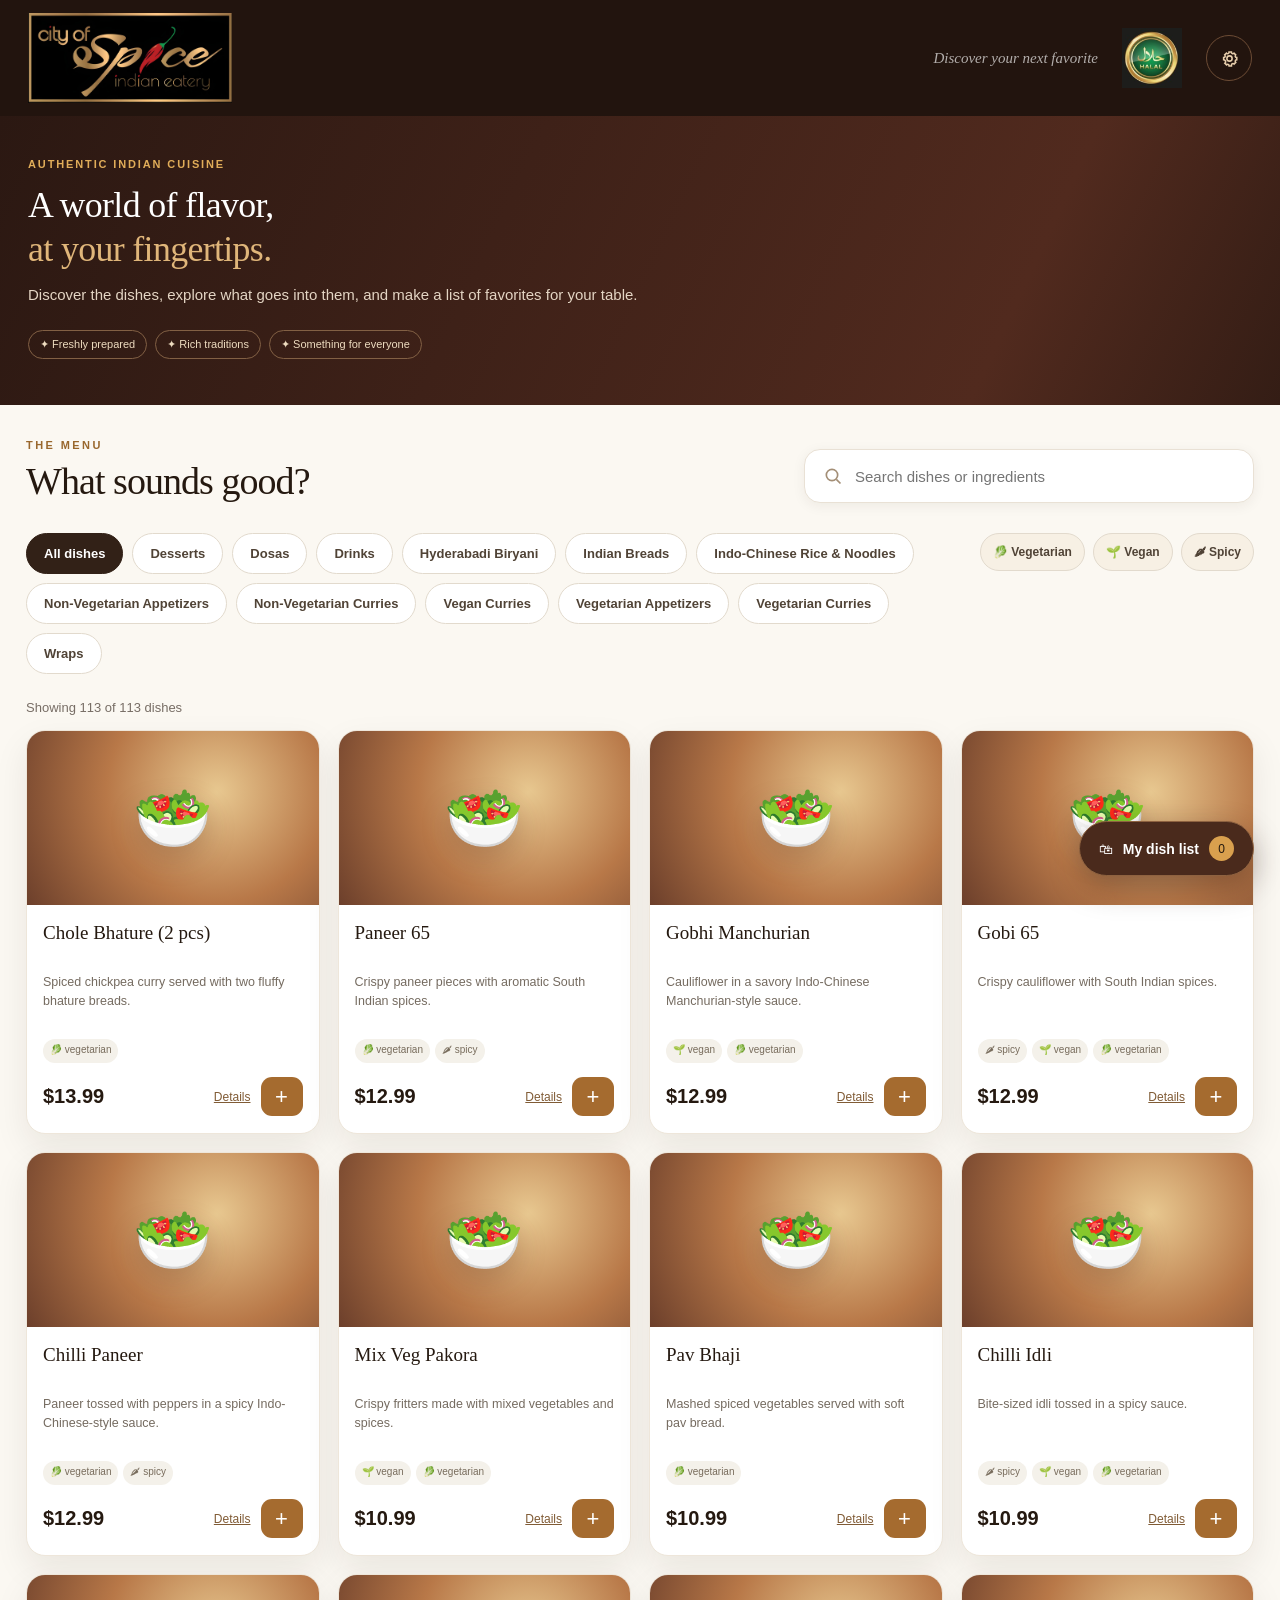
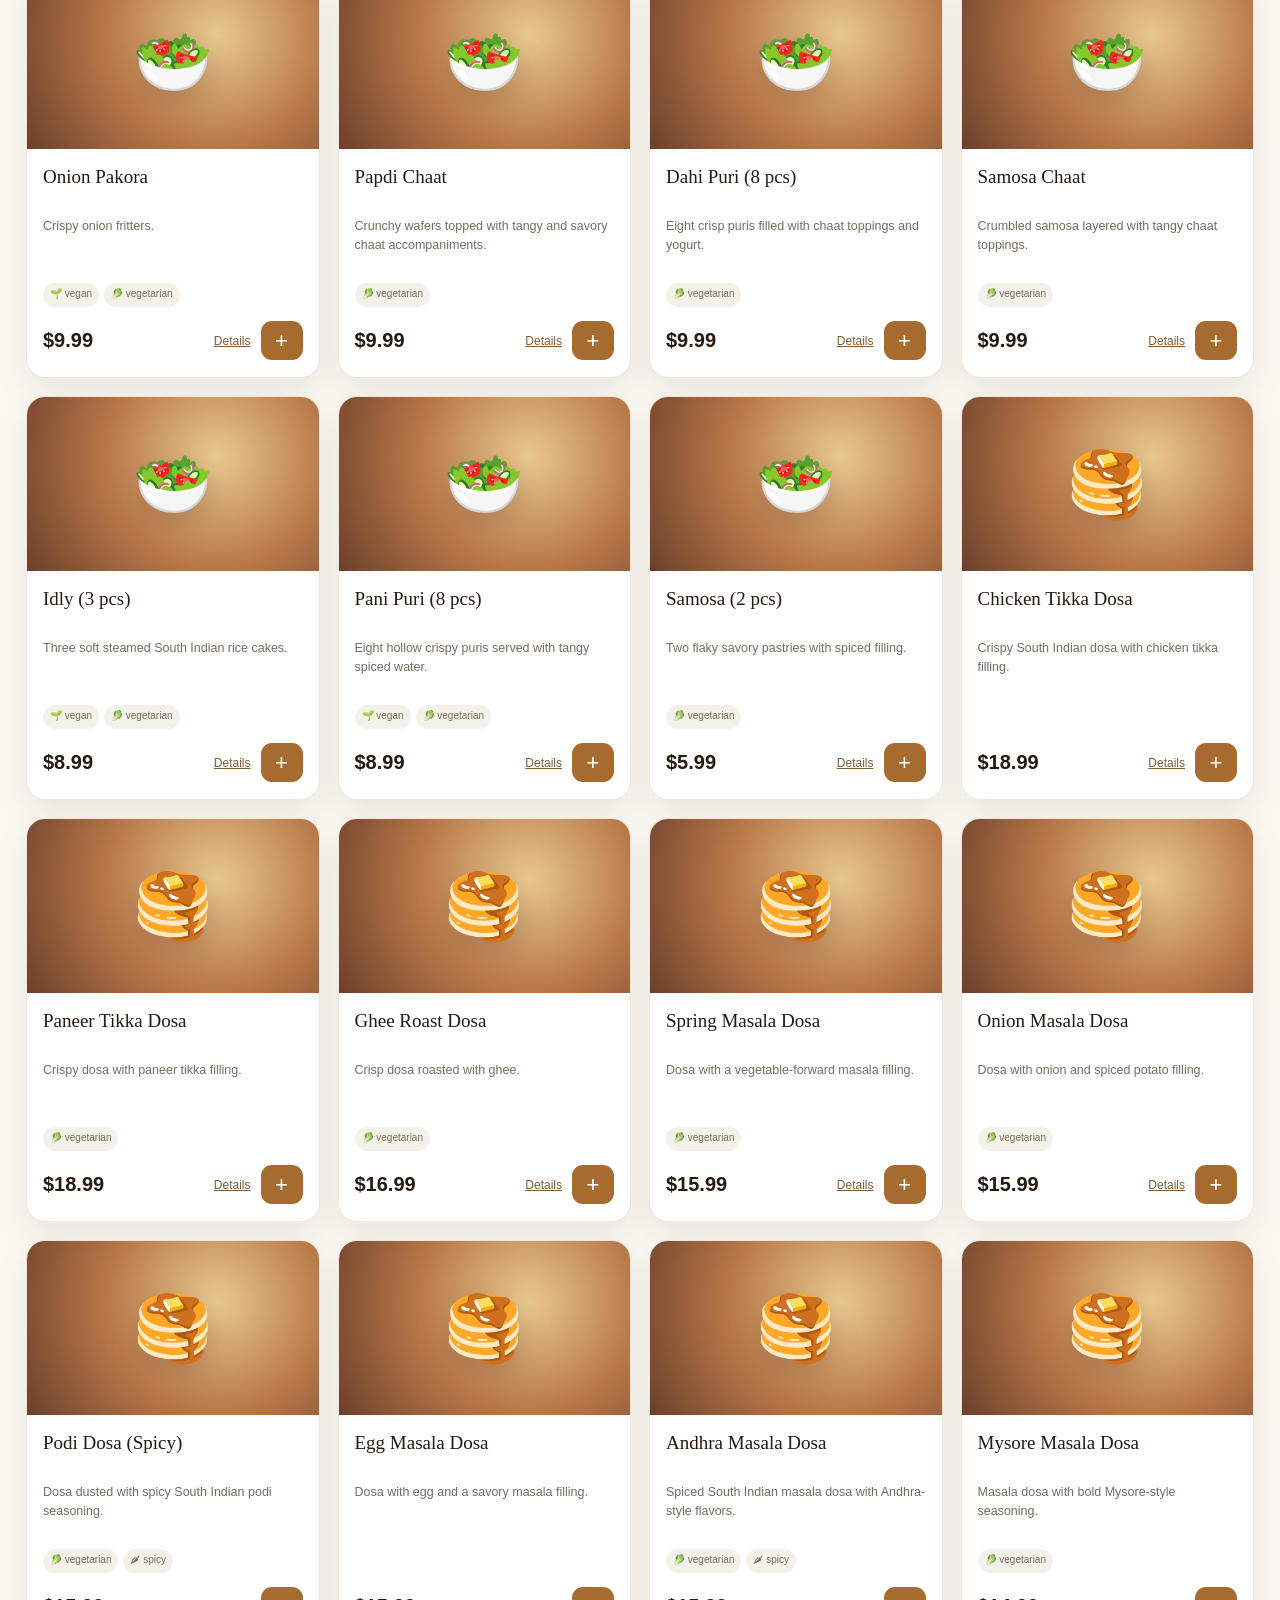
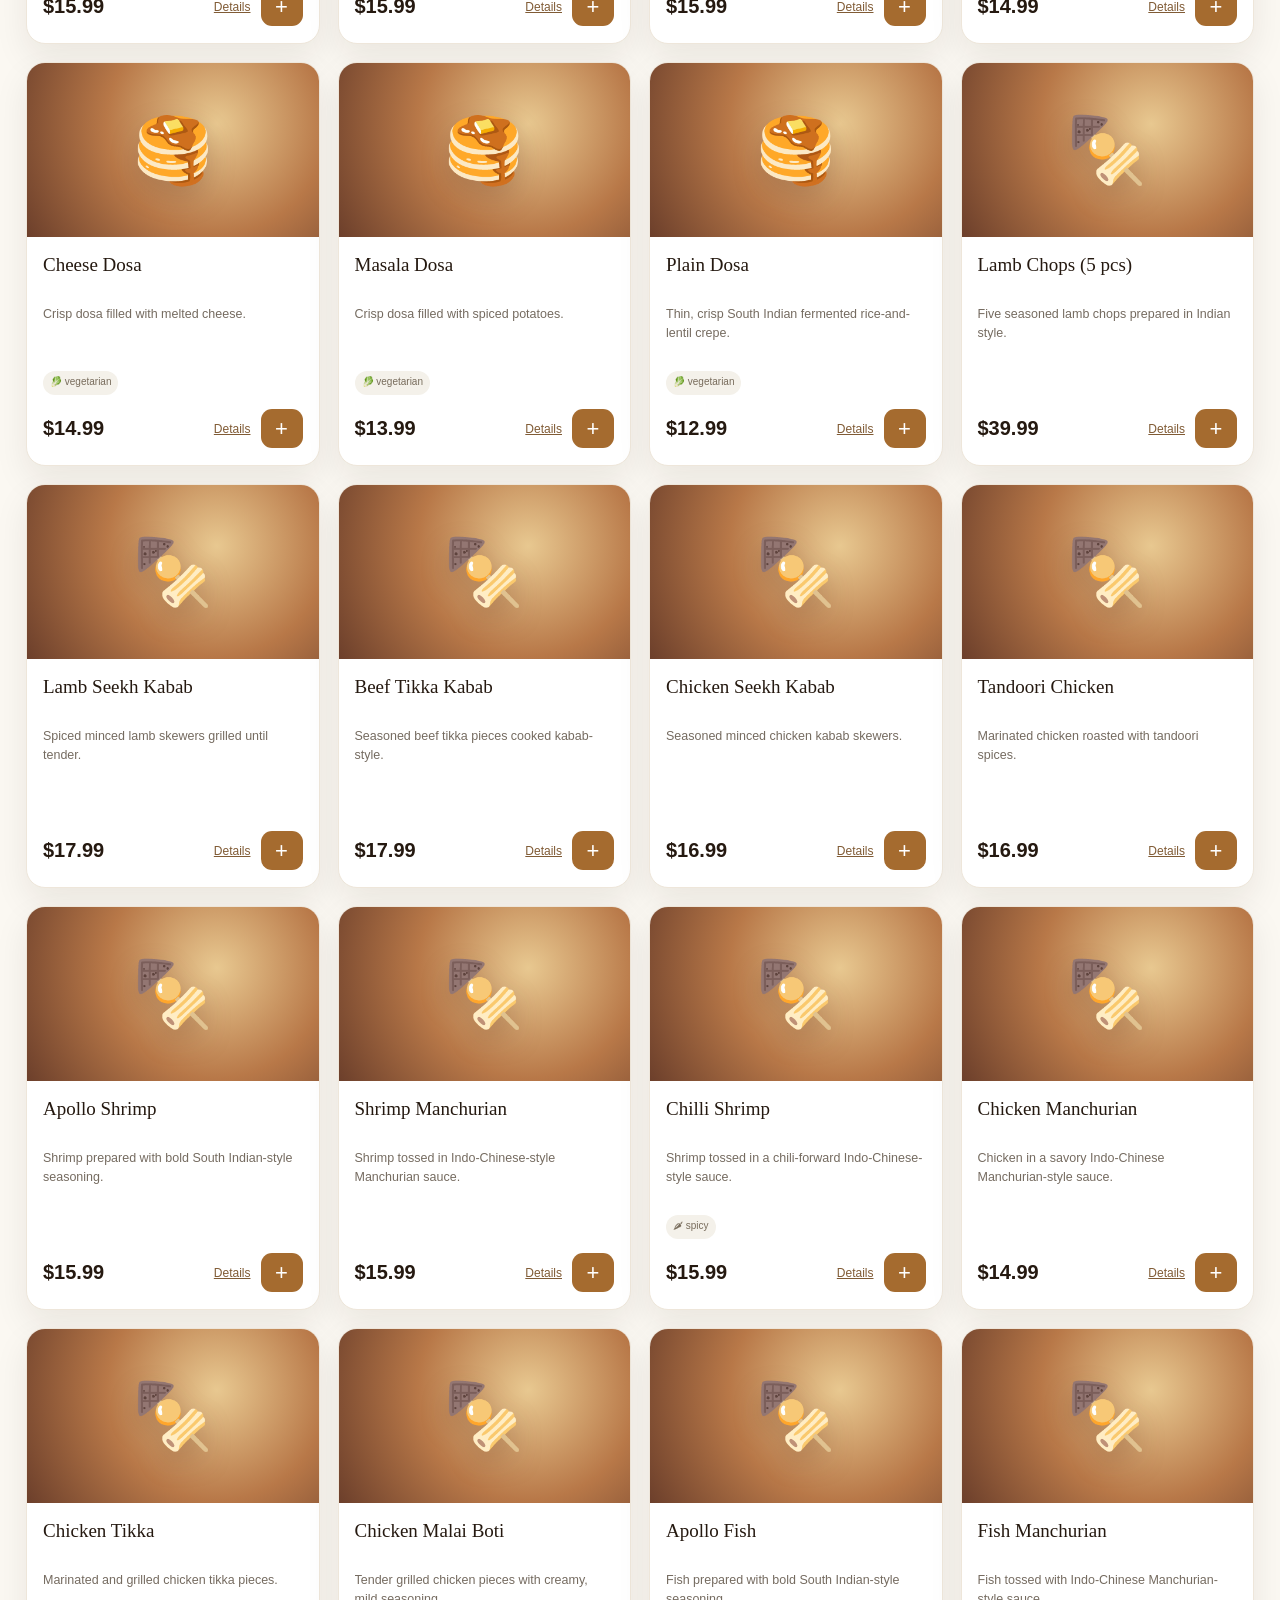
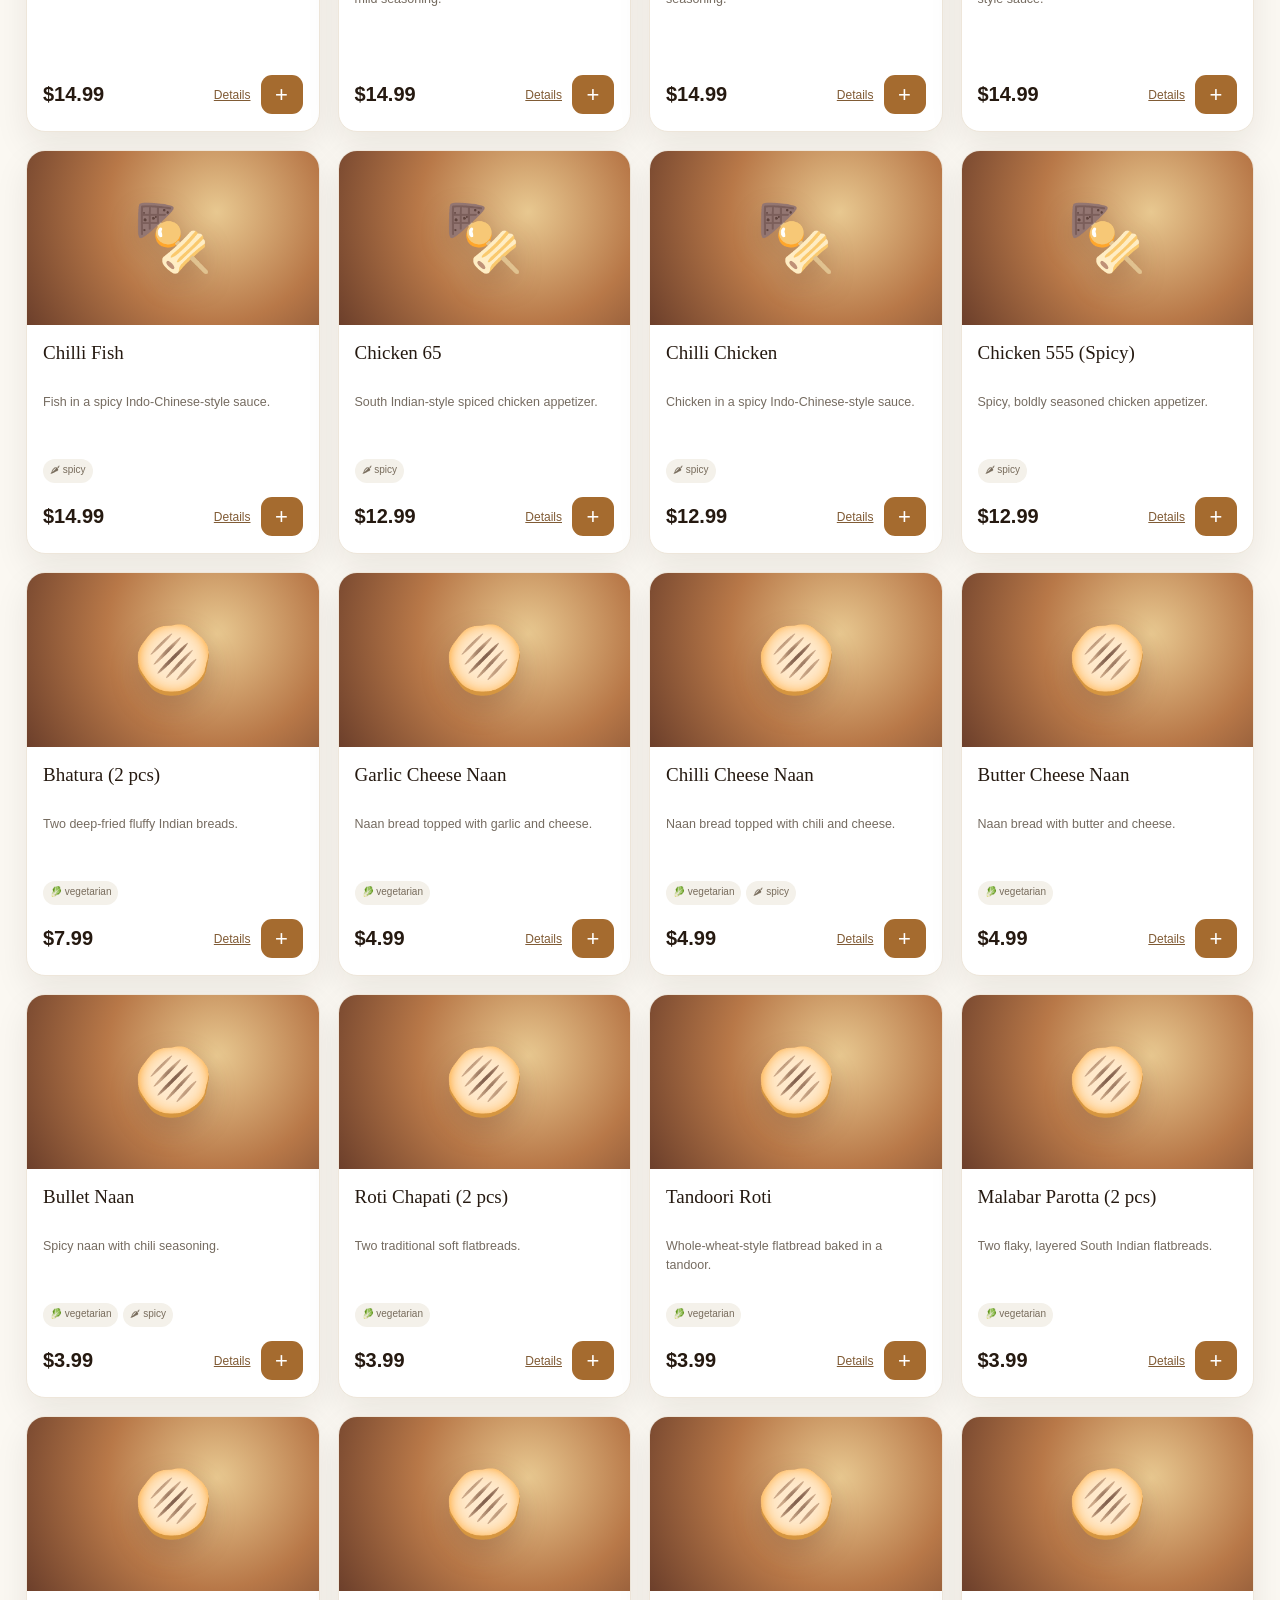
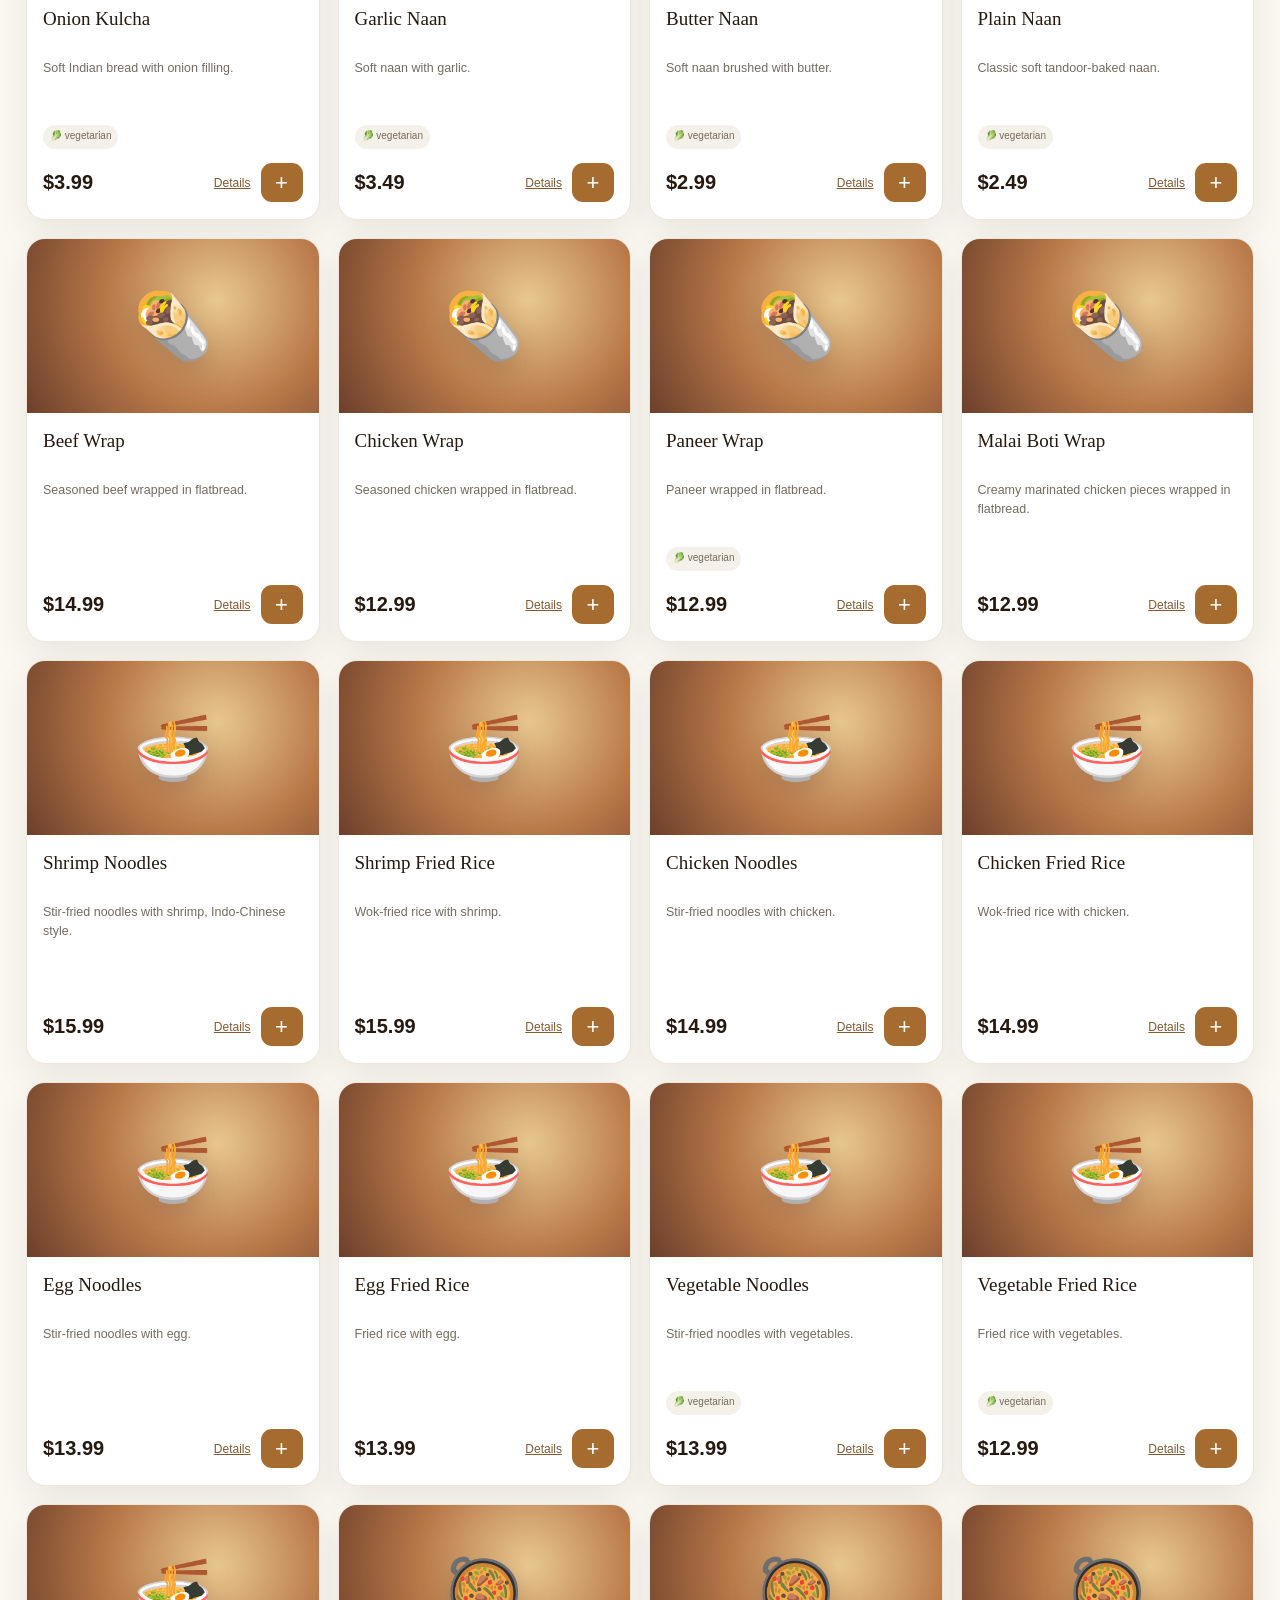
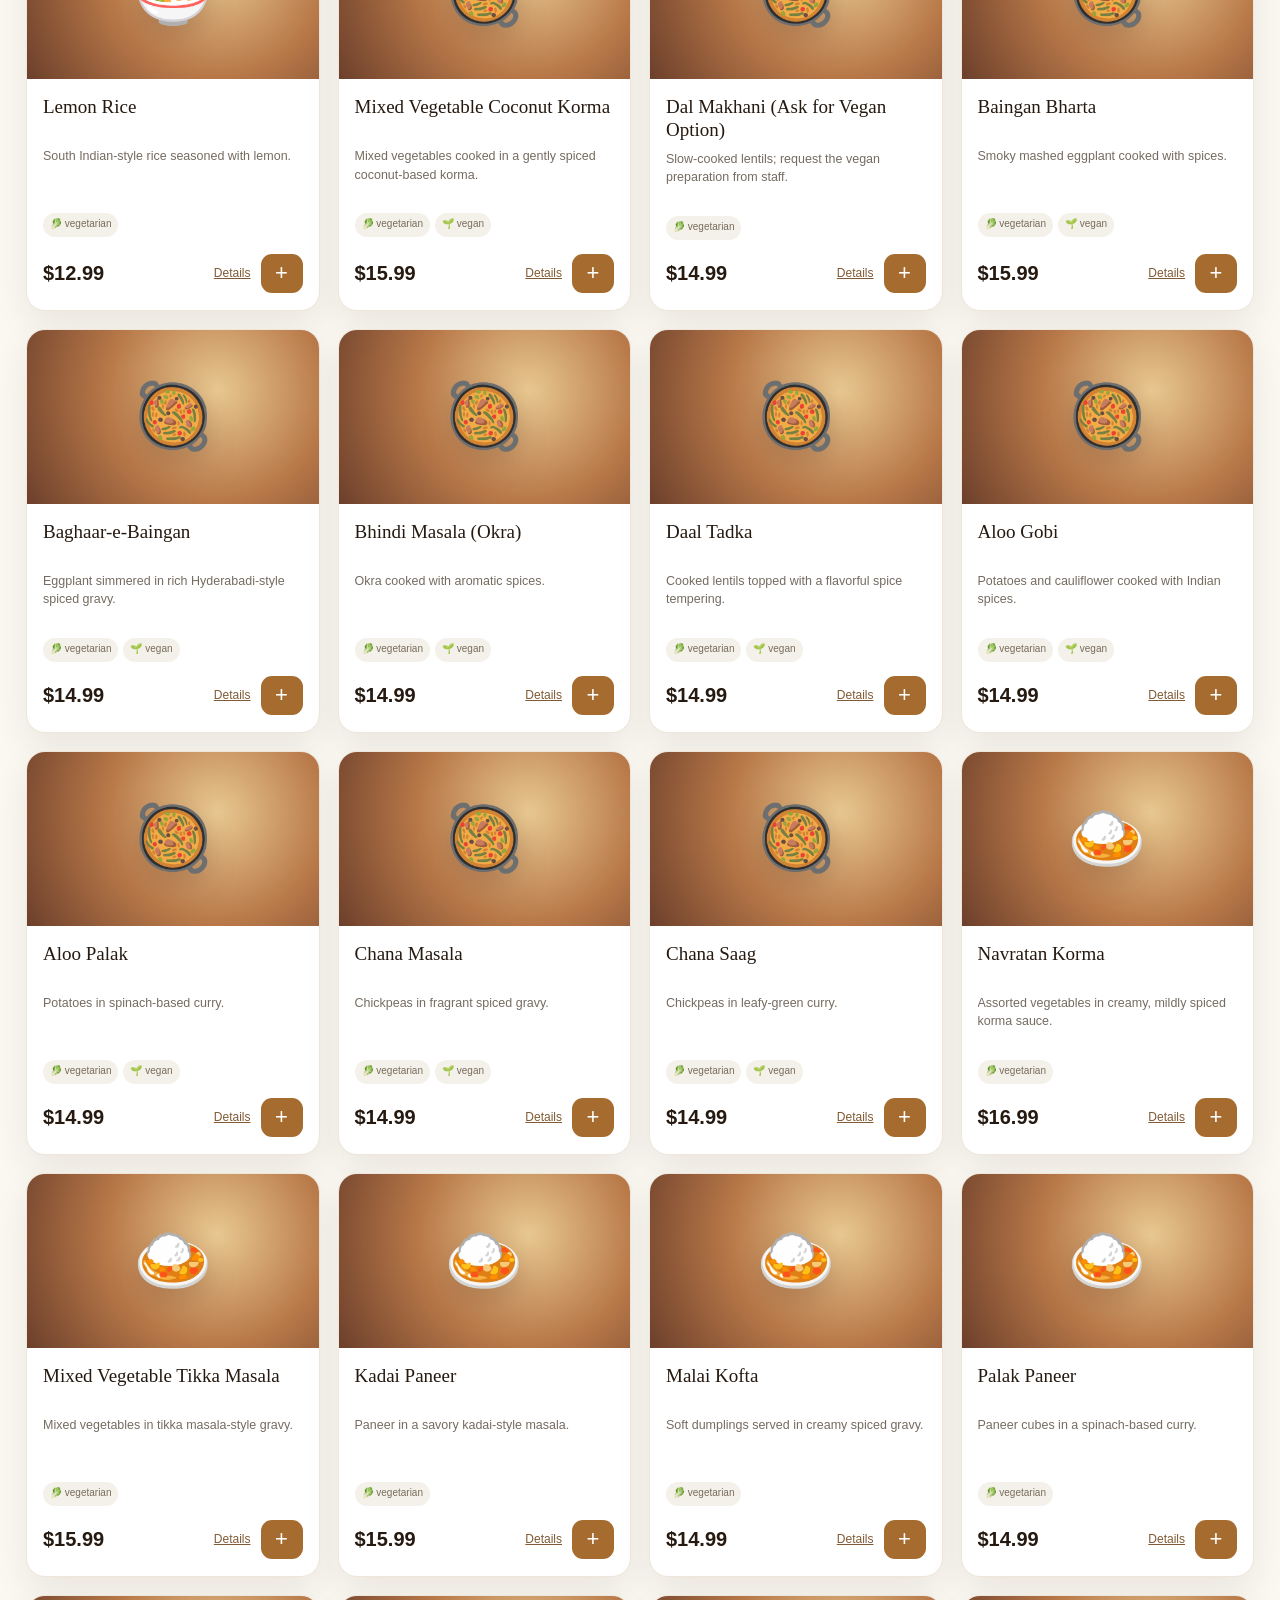
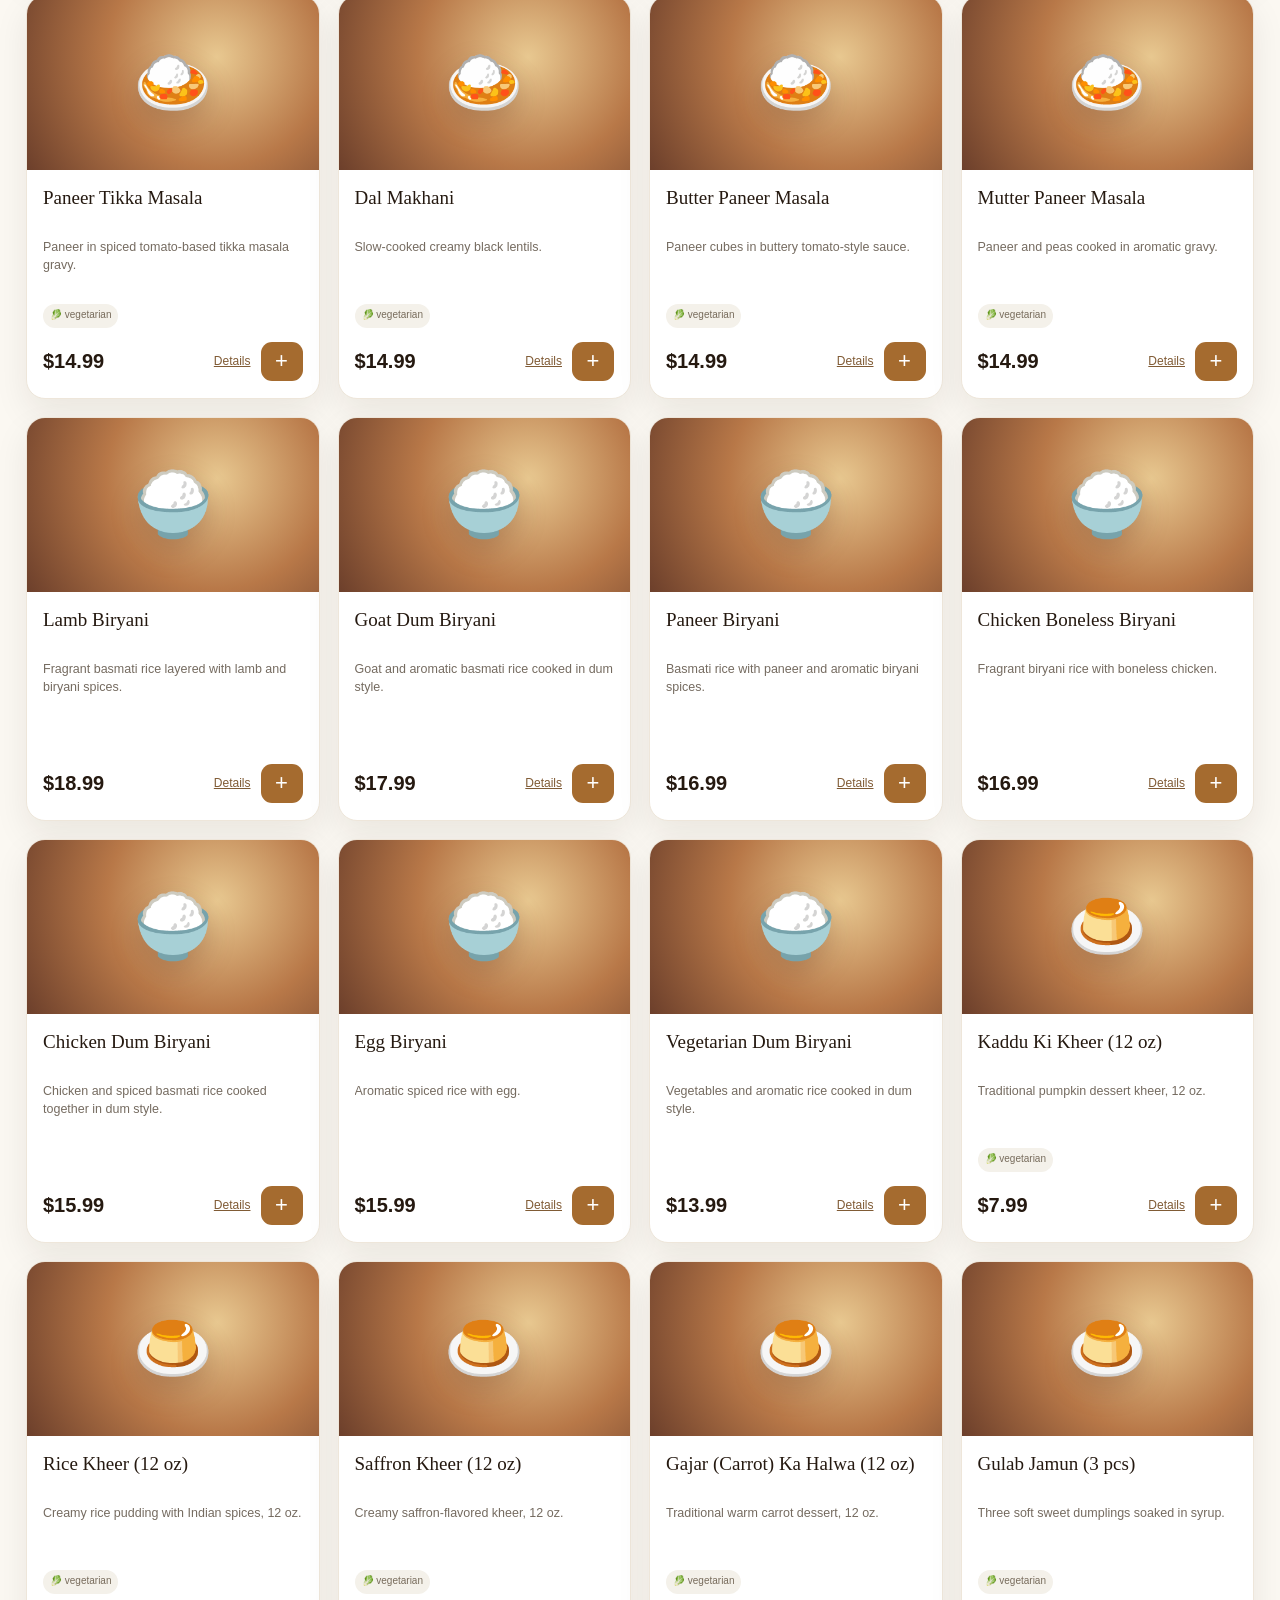
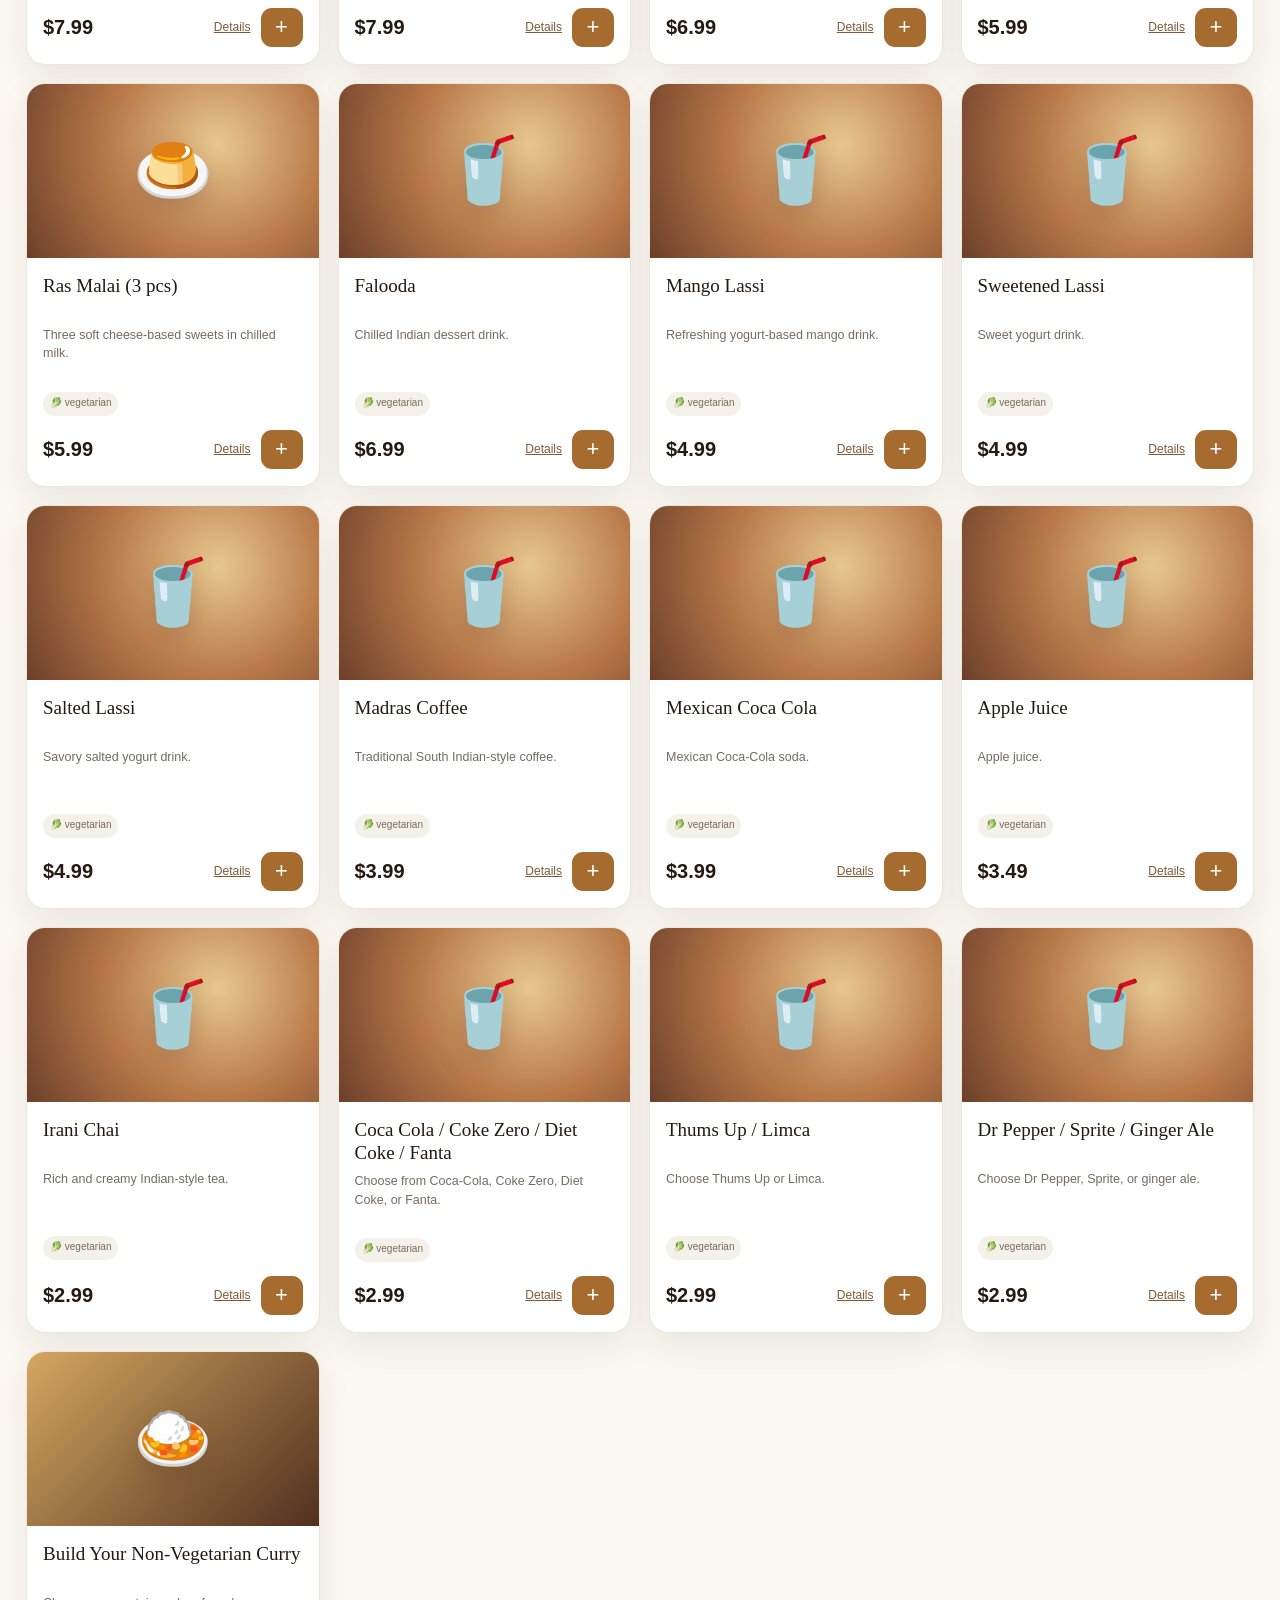
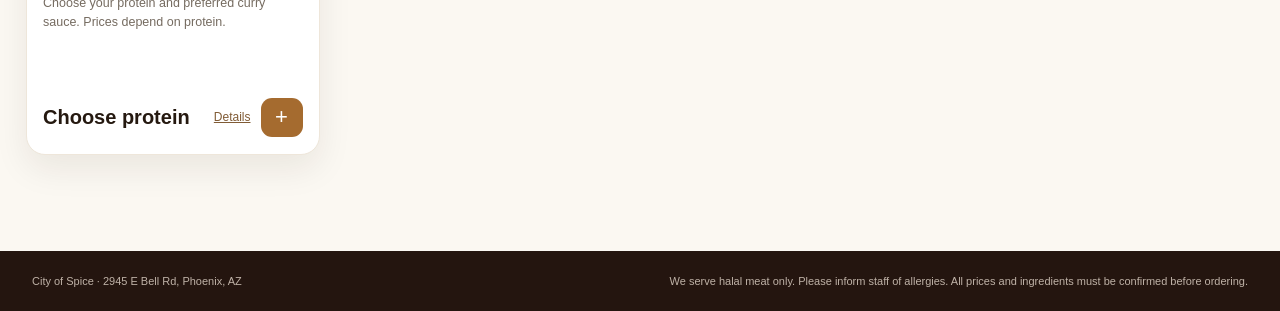
==== CityOfSpice/index.html @ f5d98ce8 "Add CityOfSpice website folder" ====
<!doctype html><html lang="en"><head><meta charset="utf-8"><meta name="viewport" content="width=device-width, initial-scale=1, viewport-fit=cover"><meta name="theme-color" content="#24150f"><meta name="apple-mobile-web-app-capable" content="yes"><meta name="apple-mobile-web-app-status-bar-style" content="black-translucent"><meta name="apple-mobile-web-app-title" content="City of Spice"><link rel="manifest" href="manifest.webmanifest"><link rel="icon" href="icon.png" type="image/png"><link rel="apple-touch-icon" href="icon.png"><title>City of Spice | Explore the Menu</title><link rel="stylesheet" href="styles.css"></head><body>
<header class="topbar"><button class="brand" id="homeBtn" aria-label="Show all dishes"><img class="brand-logo" src="city-of-spice-logo.jpg" alt="City of Spice Indian Eatery"><span class="brand-subtitle">EXPLORE THE MENU</span></button><span class="top-note">Discover your next favorite</span><img class="header-halal" src="halal-badge.png" alt="Halal" title="Halal"><button class="staff-entry" id="staffBtn" aria-label="Staff settings"><svg width="21" height="21" viewBox="0 0 24 24" fill="none" stroke="currentColor" stroke-width="1.8"><path d="M12 15a3 3 0 1 0 0-6 3 3 0 0 0 0 6Z"/><path d="M19.4 15a1.7 1.7 0 0 0 .34 1.9l.06.06-1.9 1.9-.06-.06a1.7 1.7 0 0 0-1.9-.34 1.7 1.7 0 0 0-1 1.58V21h-2.7v-.08a1.7 1.7 0 0 0-1-1.58 1.7 1.7 0 0 0-1.9.34l-.06.06-1.9-1.9.06-.06A1.7 1.7 0 0 0 7.7 15a1.7 1.7 0 0 0-1.58-1H6v-2.7h.12A1.7 1.7 0 0 0 7.7 10.3a1.7 1.7 0 0 0-.34-1.9L7.3 8.34l1.9-1.9.06.06a1.7 1.7 0 0 0 1.9.34 1.7 1.7 0 0 0 1-1.58V5h2.7v.26a1.7 1.7 0 0 0 1 1.58 1.7 1.7 0 0 0 1.9-.34l.06-.06 1.9 1.9-.06.06a1.7 1.7 0 0 0-.34 1.9 1.7 1.7 0 0 0 1.58 1H21V14h-.12a1.7 1.7 0 0 0-1.48 1Z" transform="translate(-.7 -.5)"/></svg></button></header>
<main><section class="hero"><div class="hero-inner"><span class="eyebrow">AUTHENTIC INDIAN CUISINE</span><h1>A world of flavor,<br><em>at your fingertips.</em></h1><p>Discover the dishes, explore what goes into them, and make a list of favorites for your table.</p><div class="hero-pills"><span>✦ Freshly prepared</span><span>✦ Rich traditions</span><span>✦ Something for everyone</span></div></div></section>
<section class="browse"><div class="section-head"><div><span class="eyebrow dark">THE MENU</span><h2>What sounds good?</h2></div><label class="searchbox"><svg viewBox="0 0 24 24" width="20" height="20" fill="none" stroke="currentColor" stroke-width="2"><circle cx="10.8" cy="10.8" r="6.8"/><path d="m16 16 5 5"/></svg><input id="search" type="search" placeholder="Search dishes or ingredients" autocomplete="off" aria-label="Search dishes"></label></div>
<div class="filters"><div id="categories" class="category-scroll" aria-label="Menu categories"></div><div class="dietary" id="dietary"><button class="diet" data-filter="vegetarian">🥬 Vegetarian</button><button class="diet" data-filter="vegan">🌱 Vegan</button><button class="diet" data-filter="spicy">🌶 Spicy</button></div></div><div id="resultsInfo" class="results-info"></div><div id="dishGrid" class="dish-grid"></div><div id="empty" class="empty hidden"><strong>Nothing found</strong><p>Try another search or clear your filters.</p><button id="clearFilters" class="btn btn-gold">Clear filters</button></div></section></main>
<footer><span>City of Spice · 2945 E Bell Rd, Phoenix, AZ</span><span>We serve halal meat only. Please inform staff of allergies. All prices and ingredients must be confirmed before ordering.</span></footer>
<button id="cartFab" class="cart-fab" aria-label="Open my dish list"><span>🛍</span> <b>My dish list</b><span id="cartCount" class="cart-count">0</span></button>
<div id="modalLayer" class="modal-layer hidden" aria-hidden="true"><div id="modalBackdrop" class="backdrop"></div><div class="dialog" id="dialog" role="dialog" aria-modal="true"></div></div>
<div id="toast" role="status" class="toast hidden"></div>
<script src="data.js"></script><script src="app.js"></script></body></html>
---- CityOfSpice/styles.css ----
:root{--ink:#251910;--cream:#fbf8f2;--paper:#fff;--sub:#776d65;--line:#e9e1d5;--gold:#c28b39;--wine:#5c261c;--shadow:0 14px 34px rgba(40,23,10,.08)}*{box-sizing:border-box}html{scroll-behavior:smooth}body{margin:0;font-family:-apple-system,BlinkMacSystemFont,"Segoe UI",sans-serif;color:var(--ink);background:var(--cream)}button,input,select,textarea{font:inherit}button{cursor:pointer}button:focus-visible,input:focus-visible,textarea:focus-visible,select:focus-visible{outline:3px solid #dcac5b;outline-offset:2px}.hidden{display:none!important}.topbar{height:82px;padding:0 max(24px,calc((100vw - 1380px)/2));background:#24150f;display:flex;align-items:center;gap:16px;color:white}.brand{border:0;background:none;display:flex;align-items:center;gap:13px;color:#fff;text-align:left;padding:0}.brandmark{font-size:35px;color:#e4ae55}.brand strong{display:block;font-family:Georgia,serif;letter-spacing:.1em;font-size:20px;line-height:1.1}.brand small{display:block;color:#d4b68c;font-size:9px;letter-spacing:.23em;margin-top:6px}.top-note{font-family:Georgia,serif;font-style:italic;opacity:.65;margin-left:auto}.staff-entry{border:1px solid #6d4c35;background:transparent;color:#e7ceac;width:44px;height:44px;display:grid;place-items:center;border-radius:50%}.hero{min-height:348px;background:radial-gradient(circle at 70% 55%,#572b1c 0,#331c14 46%,#25150f 80%);color:#fff;display:flex;overflow:hidden;position:relative;padding:54px max(24px,calc((100vw - 1380px)/2))}.hero-inner{z-index:1;max-width:740px}.eyebrow{display:block;color:#e1ad59;letter-spacing:.22em;font-size:11px;font-weight:750}.eyebrow.dark{color:#99672d}h1{font-family:Georgia,serif;font-size:clamp(34px,4.2vw,64px);font-weight:500;line-height:1.08;letter-spacing:-.035em;margin:14px 0 15px}h1 em{color:#e2b56a;font-weight:400}.hero p{color:#e4d5c4;font-size:16px;line-height:1.65;max-width:560px}.hero-pills{display:flex;flex-wrap:wrap;gap:9px;margin-top:22px}.hero-pills span{font-size:11px;color:#eddbbf;border:1px solid #826044;padding:8px 11px;border-radius:99px}.hero-art{flex:1;min-width:240px;position:relative}.art-circle{position:absolute;border-radius:50%;border:1px solid #92633e;right:50px;top:-100px;width:400px;height:400px;opacity:.45}.circle-two{right:95px;top:-55px;width:310px;height:310px}.art-symbol{position:absolute;right:185px;top:13px;font-size:120px;color:#be8b4e}.art-label{position:absolute;right:175px;top:180px;color:#d9af78;font:italic 20px/1.4 Georgia,serif;text-align:center}.browse{max-width:1430px;margin:auto;padding:40px 26px 96px}.section-head{display:flex;align-items:end;justify-content:space-between;gap:22px}.section-head h2{font:normal 38px Georgia,serif;margin:8px 0 0;letter-spacing:-.025em}.searchbox{min-width:320px;max-width:450px;flex:1;display:flex;align-items:center;gap:10px;background:#fff;border:1px solid var(--line);border-radius:16px;padding:0 18px;height:54px;box-shadow:0 3px 13px #321a0810}.searchbox svg{flex:none;color:#a38e76}.searchbox input{min-width:0;width:100%;border:0;outline:0;background:transparent;font-size:15px}.filters{margin-top:30px;display:flex;justify-content:space-between;gap:15px;align-items:start}.category-scroll{display:flex;gap:9px;flex-wrap:wrap;flex:1}.cat,.diet{border:1px solid #e2dacd;border-radius:99px;background:#fff;color:#504336;padding:12px 17px;font-size:13px;font-weight:650;white-space:nowrap}.cat.active{background:#322117;border-color:#322117;color:white}.dietary{display:flex;flex-wrap:wrap;gap:8px;justify-content:flex-end;max-width:370px}.diet{font-size:12px;padding:11px 12px;background:#f7f0e4}.diet.active{background:#dfe9d8;border-color:#97b583;color:#2c5b20}.results-info{font-size:13px;color:var(--sub);margin:26px 0 15px}.dish-grid{display:grid;grid-template-columns:repeat(4,minmax(0,1fr));gap:18px}.dish-card{background:white;border:1px solid #eee6da;border-radius:19px;overflow:hidden;box-shadow:var(--shadow);display:flex;flex-direction:column;min-width:0}.dish-photo{border:0;position:relative;display:grid;place-items:center;height:174px;background:radial-gradient(circle at 65% 35%,#e8c890,#b87848 50%,#6c3f2b 100%);overflow:hidden;width:100%;padding:0}.dish-photo img{width:100%;height:100%;object-fit:cover}.dish-photo .placeholder{font-size:64px;filter:drop-shadow(0 12px 14px #4a221833)}.pill{display:inline-block;border-radius:20px;padding:6px 9px;font-size:10px;font-weight:750;background:#f2e4cb;color:#7b4e20}.photo-badge{position:absolute;top:12px;left:12px;background:#fffffff0}.dish-content{padding:16px 16px 17px;display:flex;flex-direction:column;flex:1}.dish-content h3{margin:0;font:normal 19px/1.22 Georgia,serif;min-height:44px}.dish-content p{color:#756b60;font-size:12.5px;line-height:1.5;margin:8px 0 10px;display:-webkit-box;-webkit-line-clamp:3;-webkit-box-orient:vertical;overflow:hidden;min-height:56px}.tag-row{display:flex;gap:5px;flex-wrap:wrap;min-height:24px}.tag{font-size:10px;background:#f4f1ea;color:#786c5c;border-radius:20px;padding:5px 7px}.dish-bottom{display:flex;justify-content:space-between;align-items:center;gap:8px;margin-top:auto;padding-top:14px}.price{font-size:20px;font-weight:750}.small-actions{display:flex;align-items:center;gap:6px}.more{border:0;background:none;color:#805b35;text-decoration:underline;font-size:12px;padding:8px 4px}.add{border:0;background:#a56b2f;color:white;border-radius:11px;min-width:42px;height:39px;font-size:22px}.unavailable{opacity:.55}.unavailable .add{background:#b4b0a9;font-size:12px}.empty{text-align:center;padding:80px;color:#786d60}.empty strong{font-size:22px}footer{padding:24px 32px;background:#24150f;color:#bfb2a7;font-size:11px;display:flex;gap:15px;justify-content:space-between}.cart-fab{position:fixed;right:26px;bottom:24px;z-index:9;background:#4a2a1c;color:#fff;border:1px solid #8e6240;border-radius:99px;box-shadow:0 12px 30px #301b1560;padding:14px 19px;font-size:14px;display:flex;align-items:center;gap:10px}.cart-count{background:#d9a04e;color:#23180e;border-radius:99px;min-width:25px;height:25px;display:grid;place-items:center;padding:0 5px;font-size:12px}.modal-layer{position:fixed;inset:0;z-index:20;display:grid;place-items:center;padding:22px}.backdrop{position:absolute;inset:0;background:#1c120dbb;backdrop-filter:blur(4px)}.dialog{position:relative;z-index:1;background:#fffdf8;border-radius:22px;box-shadow:0 20px 80px #0004;width:min(760px,100%);max-height:92dvh;overflow:auto;padding:27px}.dialog.wide{width:min(1050px,100%)}.modal-title{font:normal 30px Georgia,serif;margin:0 0 8px}.muted{color:#81746a;font-size:13px;line-height:1.5}.modal-head{display:flex;align-items:start;justify-content:space-between;gap:15px;margin-bottom:20px}.close{border:1px solid #e6dfd5;color:#554233;background:#fff;border-radius:12px;width:38px;height:38px;font-size:22px;flex:none}.detail{display:grid;grid-template-columns:44% 1fr;gap:24px}.detail-visual{background:linear-gradient(145deg,#d7a56c,#663620);min-height:340px;border-radius:18px;display:grid;place-items:center;overflow:hidden}.detail-visual img{width:100%;height:100%;object-fit:cover}.detail-visual span{font-size:120px}.detail h2{font:normal 38px Georgia,serif;margin:10px 0}.detail p{font-size:15px;line-height:1.7;color:#6a5d4e}.detail .tag-row{margin:20px 0}.detail .price{font-size:29px}.btn{border:0;border-radius:11px;padding:12px 17px;font-weight:700;font-size:14px}.btn-gold{background:#ae7938;color:#fff}.btn-dark{background:#302018;color:#fff}.btn-soft{background:#f0e9dd;color:#60452b}.btn-red{background:#fff0e9;color:#a13f2e}.btn:disabled{opacity:.45;cursor:default}.btn-row{display:flex;flex-wrap:wrap;gap:9px;margin-top:18px}.cart-row{display:grid;grid-template-columns:1fr auto auto;align-items:center;gap:14px;padding:15px 0;border-bottom:1px solid var(--line)}.cart-row strong{display:block;font-size:15px}.cart-row small{display:block;color:#918478;margin-top:4px}.qty{display:flex;align-items:center;gap:12px}.qty button{width:30px;height:30px;border:1px solid #e4d6c3;background:white;border-radius:9px}.cart-total{display:flex;justify-content:space-between;align-items:center;padding:20px 0;border-top:1px solid #e5dccc;margin-top:12px}.cart-total strong{font-size:25px}.help-note{padding:12px 14px;border-radius:11px;background:#f7f0e6;color:#765f44;font-size:12px;line-height:1.5}.field{display:flex;flex-direction:column;gap:7px;font-weight:650;font-size:12px;color:#574437}.field input,.field select,.field textarea{width:100%;border:1px solid #dcd0c1;border-radius:10px;background:#fff;padding:12px;font-size:15px;color:#2f241a}.field textarea{min-height:92px;resize:vertical}.form-grid{display:grid;grid-template-columns:1fr 1fr;gap:15px}.field.full{grid-column:1/-1}.admin-layout{display:grid;grid-template-columns:190px 1fr;gap:20px}.admin-nav{display:flex;flex-direction:column;gap:7px}.admin-nav button{border:0;text-align:left;border-radius:10px;padding:12px;background:#f4efe6;color:#5b4737}.admin-nav button.active{background:#332219;color:#fff}.admin-row{display:grid;grid-template-columns:1fr auto;gap:12px;padding:12px 0;border-bottom:1px solid #e6dccd;align-items:center}.admin-row strong{display:block;font-size:13px}.admin-row small{display:block;margin-top:4px;color:#82766a}.admin-row .actions{display:flex;gap:5px}.admin-row .actions button{border:1px solid #e3d5c3;border-radius:8px;padding:8px;background:white;font-size:12px}.pin-box{max-width:360px;margin:auto;padding:25px 0}.pin-box .field{margin-bottom:12px}.notice{font-size:12px;border-left:3px solid #b68a52;background:#f6efdf;padding:10px 13px;color:#6b563b;margin:14px 0}.toast{position:fixed;bottom:90px;left:50%;transform:translateX(-50%);z-index:40;background:#2c2119;color:white;padding:13px 20px;border-radius:12px;box-shadow:0 8px 25px #0003;text-align:center}.checkboxes{display:flex;gap:12px;flex-wrap:wrap;margin-top:10px}.checkboxes label{font-size:13px;font-weight:400;display:flex;gap:5px;align-items:center}.upload-preview{width:112px;height:78px;object-fit:cover;border-radius:10px;border:1px solid #ddd}.file-input{font-size:12px!important}.empty-cart{text-align:center;padding:25px 0}.empty-cart span{font-size:54px}.empty-cart h3{font:normal 24px Georgia,serif}@media(max-width:1120px){.dish-grid{grid-template-columns:repeat(3,minmax(0,1fr))}.filters{display:block}.dietary{justify-content:flex-start;max-width:none;margin-top:13px}.hero-art{opacity:.5}}@media(max-width:720px){.topbar{height:70px;padding:0 15px}.brand strong{font-size:15px}.top-note{display:none}.hero{padding:35px 20px;min-height:310px}.hero-art{display:none}.hero-pills span{font-size:10px}.browse{padding:30px 14px 100px}.section-head{display:block}.section-head h2{font-size:30px}.searchbox{min-width:0;width:100%;margin-top:20px}.category-scroll{flex-wrap:nowrap;overflow:auto;padding:4px 0 8px}.dish-grid{grid-template-columns:repeat(2,minmax(0,1fr));gap:10px}.dish-photo{height:135px}.dish-content{padding:11px}.dish-content h3{font-size:16px;min-height:38px}.dish-content p{font-size:11px;min-height:50px}.price{font-size:17px}.more{font-size:11px}.add{min-width:35px;height:35px}.dialog{padding:16px}.detail{grid-template-columns:1fr}.detail-visual{min-height:200px;max-height:230px}.detail h2{font-size:29px}.admin-layout{grid-template-columns:1fr}.admin-nav{flex-direction:row;overflow:auto}.admin-nav button{white-space:nowrap}.form-grid{grid-template-columns:1fr}.field.full{grid-column:auto}footer{display:block;line-height:1.8}.cart-fab{right:12px;bottom:12px}}@media(max-width:400px){.dish-grid{grid-template-columns:1fr}.dish-photo{height:190px}}

/* Updated City of Spice branding: supplied restaurant logo and Halal badge. */
.brand{gap:10px;max-width:310px;flex-shrink:0}.brand-logo{width:190px;height:64px;object-fit:contain;object-position:center;display:block;border:0}.brand-subtitle{font-size:9px;letter-spacing:.17em;color:#e8c99f;white-space:nowrap}.header-halal{width:54px;height:54px;object-fit:contain;flex:none}.hero-brand{min-width:265px;display:flex;align-items:center;justify-content:center;gap:14px;padding-left:34px}.hero-logo{width:min(100%,440px);max-height:255px;object-fit:contain;filter:drop-shadow(0 12px 20px #170b0960)}.hero-halal{width:86px;height:86px;object-fit:contain;flex:none}.hero-art.hero-brand{opacity:1}.hero-brand .art-circle,.hero-brand .art-symbol,.hero-brand .art-label{display:none}
@media(max-width:1120px){.hero-art.hero-brand{opacity:1}.hero-halal{width:64px;height:64px}.hero-logo{max-height:210px}.brand-logo{width:150px}.brand-subtitle{display:none}}
@media(max-width:720px){.brand-logo{width:145px;height:52px}.header-halal{width:42px;height:42px}.hero{display:flex;flex-direction:column;gap:12px}.hero-art.hero-brand{display:flex;min-width:0;opacity:1;padding-left:0;justify-content:flex-start;gap:8px}.hero-logo{width:min(72vw,260px);max-height:125px}.hero-halal{width:55px;height:55px}.topbar{gap:8px}.staff-entry{margin-left:auto}}
@media(max-width:375px){.brand-logo{width:122px}.header-halal{width:36px;height:36px}}


/* City of Spice: clean single-logo layout, November 2026 */
.topbar{min-height:112px;height:auto;padding:13px max(28px,calc((100vw - 1380px)/2));gap:24px;background:#22140e}
.brand{gap:0;max-width:none;flex-shrink:1;min-width:0;display:flex;align-items:center}
.brand-logo{width:300px;height:auto;max-height:90px;object-fit:contain;object-position:left center;display:block}
.brand-subtitle{display:none}
.top-note{margin-left:auto;font-size:15px;white-space:nowrap}
.header-halal{width:60px;height:60px;object-fit:contain;flex-shrink:0}
.staff-entry{flex:none;width:46px;height:46px;margin-left:0}
.hero{min-height:0;padding:42px max(28px,calc((100vw - 1380px)/2)) 46px;background:linear-gradient(115deg,#2b1812,#512a1e 78%,#341d15);display:block}
.hero-inner{max-width:800px}
.hero .eyebrow{font-size:11px;letter-spacing:.17em}
.hero h1{font-family:Georgia,serif;font-size:clamp(27px,2.8vw,37px);font-weight:400;line-height:1.22;letter-spacing:-.018em;margin:14px 0 12px}
.hero h1 em{font-style:normal;font-weight:400;color:#e0b67a}
.hero p{font-size:15px;line-height:1.65;max-width:690px;margin:0}
.hero-pills{margin-top:22px;gap:8px}
.hero-pills span{font-size:11px;padding:7px 11px}
.browse{padding-top:34px}
@media(max-width:1120px){.brand-logo{width:255px;height:auto;max-height:78px}.top-note{display:none}}
@media(max-width:720px){
  .topbar{min-height:98px;height:auto;padding:13px 15px;gap:9px;align-items:center}
  .brand{flex:1;min-width:0;max-width:none}
  .brand-logo{width:min(100%,220px);height:auto;max-height:75px;object-position:left center}
  .header-halal{width:43px;height:43px}
  .staff-entry{width:42px;height:42px;margin-left:0}
  .hero{min-height:0;display:block;padding:28px 20px 30px}
  .hero h1{font-size:clamp(25px,6.6vw,31px);line-height:1.23;margin:11px 0 11px}
  .hero p{font-size:14px;line-height:1.6;max-width:490px}
  .hero-pills{margin-top:18px;gap:6px}
  .hero-pills span{font-size:10px;padding:7px 9px}
  .browse{padding:28px 15px 100px}
}
@media(max-width:390px){
  .topbar{padding:12px 11px;gap:7px;min-height:90px}
  .brand-logo{width:min(100%,200px);max-height:68px}
  .header-halal{width:37px;height:37px}
  .staff-entry{width:40px;height:40px}
  .hero{padding:25px 17px 28px}
  .hero h1{font-size:25px}
}

/* Printed-menu edition */
.curry-config{display:grid;gap:18px;max-width:560px}.curry-config .field{font-size:14px}.curry-selection{padding:18px 20px;border:1px solid #e4d2b3;background:#fcf5e8;border-radius:14px;font-size:19px;font-weight:700;color:#45301d}.curry-config .btn{width:max-content;max-width:100%;min-height:48px}.dish-card:has([data-detail="curry-builder"]) .dish-photo{background:linear-gradient(135deg,#d4a760,#51301f)}


/* Offline hybrid curry picker: compact, touch-friendly sauce descriptions */
.hybrid-curry{max-width:none;gap:22px}.sauce-title{font-size:14px;font-weight:750;margin-bottom:12px}.sauce-title span{display:block;color:#8c7b68;font-weight:400;font-size:12px;margin-top:4px}.sauce-grid{display:grid;grid-template-columns:repeat(3,minmax(0,1fr));gap:10px}.sauce-tile{display:flex;flex-direction:column;gap:9px;text-align:left;padding:15px;background:#fff;border:1.5px solid #e4d9c8;border-radius:14px;min-height:140px;color:#2e2119;transition:border-color .15s,background .15s}.sauce-tile.selected{border:2px solid #a5783f;background:#fbf2e5;box-shadow:0 0 0 2px #e9cc9e40}.sauce-tile-heading{display:flex;align-items:start;justify-content:space-between;gap:6px}.sauce-tile-heading strong{font-size:14px;line-height:1.25}.sauce-check{color:#8e5d21;font-weight:800;min-width:15px}.sauce-desc{font-size:12px;line-height:1.46;color:#756859;flex:1}.sauce-heat{font-size:11px;font-weight:700;color:#985d2e}.curry-summary{display:flex;align-items:center;justify-content:space-between;gap:18px;padding:17px 19px;background:#f7eee1;border:1px solid #e9d6ba;border-radius:15px}.curry-summary small{font-size:10px;letter-spacing:.12em;color:#977346;display:block;font-weight:750}.curry-summary strong{display:block;font-size:19px;margin-top:5px}.curry-summary-desc{font-size:12px;line-height:1.45;display:block;color:#756b60;margin-top:5px}.curry-summary-price{font-size:22px;font-weight:800;white-space:nowrap}.curry-action-row{display:flex;align-items:center;gap:15px;justify-content:space-between}.curry-action-row .btn{flex:1;min-width:0}.curry-qty{display:flex;align-items:center;gap:13px}.curry-qty button{width:42px;height:42px;background:#fff;border:1px solid #ddcdb8;border-radius:10px;font-size:22px}.curry-qty button:disabled{opacity:.35}.curry-qty b{min-width:20px;text-align:center}.curry-disclaimer{margin-top:16px}@media(max-width:800px){.sauce-grid{grid-template-columns:repeat(2,minmax(0,1fr))}.sauce-tile{min-height:135px}}@media(max-width:440px){.sauce-grid{gap:8px}.sauce-tile{padding:12px;min-height:155px}.sauce-tile-heading strong{font-size:13px}.curry-summary{align-items:flex-start;padding:13px}.curry-summary strong{font-size:16px}.curry-summary-price{font-size:18px}.curry-action-row{gap:8px}.curry-qty{gap:7px}.curry-qty button{width:36px;height:40px}.curry-action-row .btn{font-size:12px;padding:12px 9px}}

/* Optional customer spice preference */
.spice-choice{padding:15px 0;margin:14px 0;border-top:1px solid #eadfce;border-bottom:1px solid #eadfce}
.spice-title{font-weight:750;font-size:14px;color:#3e2b20;margin-bottom:11px}
.spice-title span{display:block;font-size:12px;font-weight:400;color:#7c6e61;margin-top:5px}
.spice-options{display:flex;gap:9px;flex-wrap:wrap}
.spice-options label{display:block;cursor:pointer;flex:1;min-width:98px}
.spice-options input{position:absolute;opacity:0;width:1px;height:1px}
.spice-options span{display:block;text-align:center;border:1px solid #ddceba;background:#fff;border-radius:12px;padding:12px 9px;font-size:13px;font-weight:700}
.spice-options input:checked+span{background:#463022;color:white;border-color:#463022;box-shadow:0 0 0 2px #c99758}
.spice-options input:focus-visible+span{outline:3px solid #dcb06c;outline-offset:2px}
.spice-admin-label{display:flex;align-items:center;gap:10px;font-size:13px;font-weight:600}
.spice-admin-label input{width:auto}
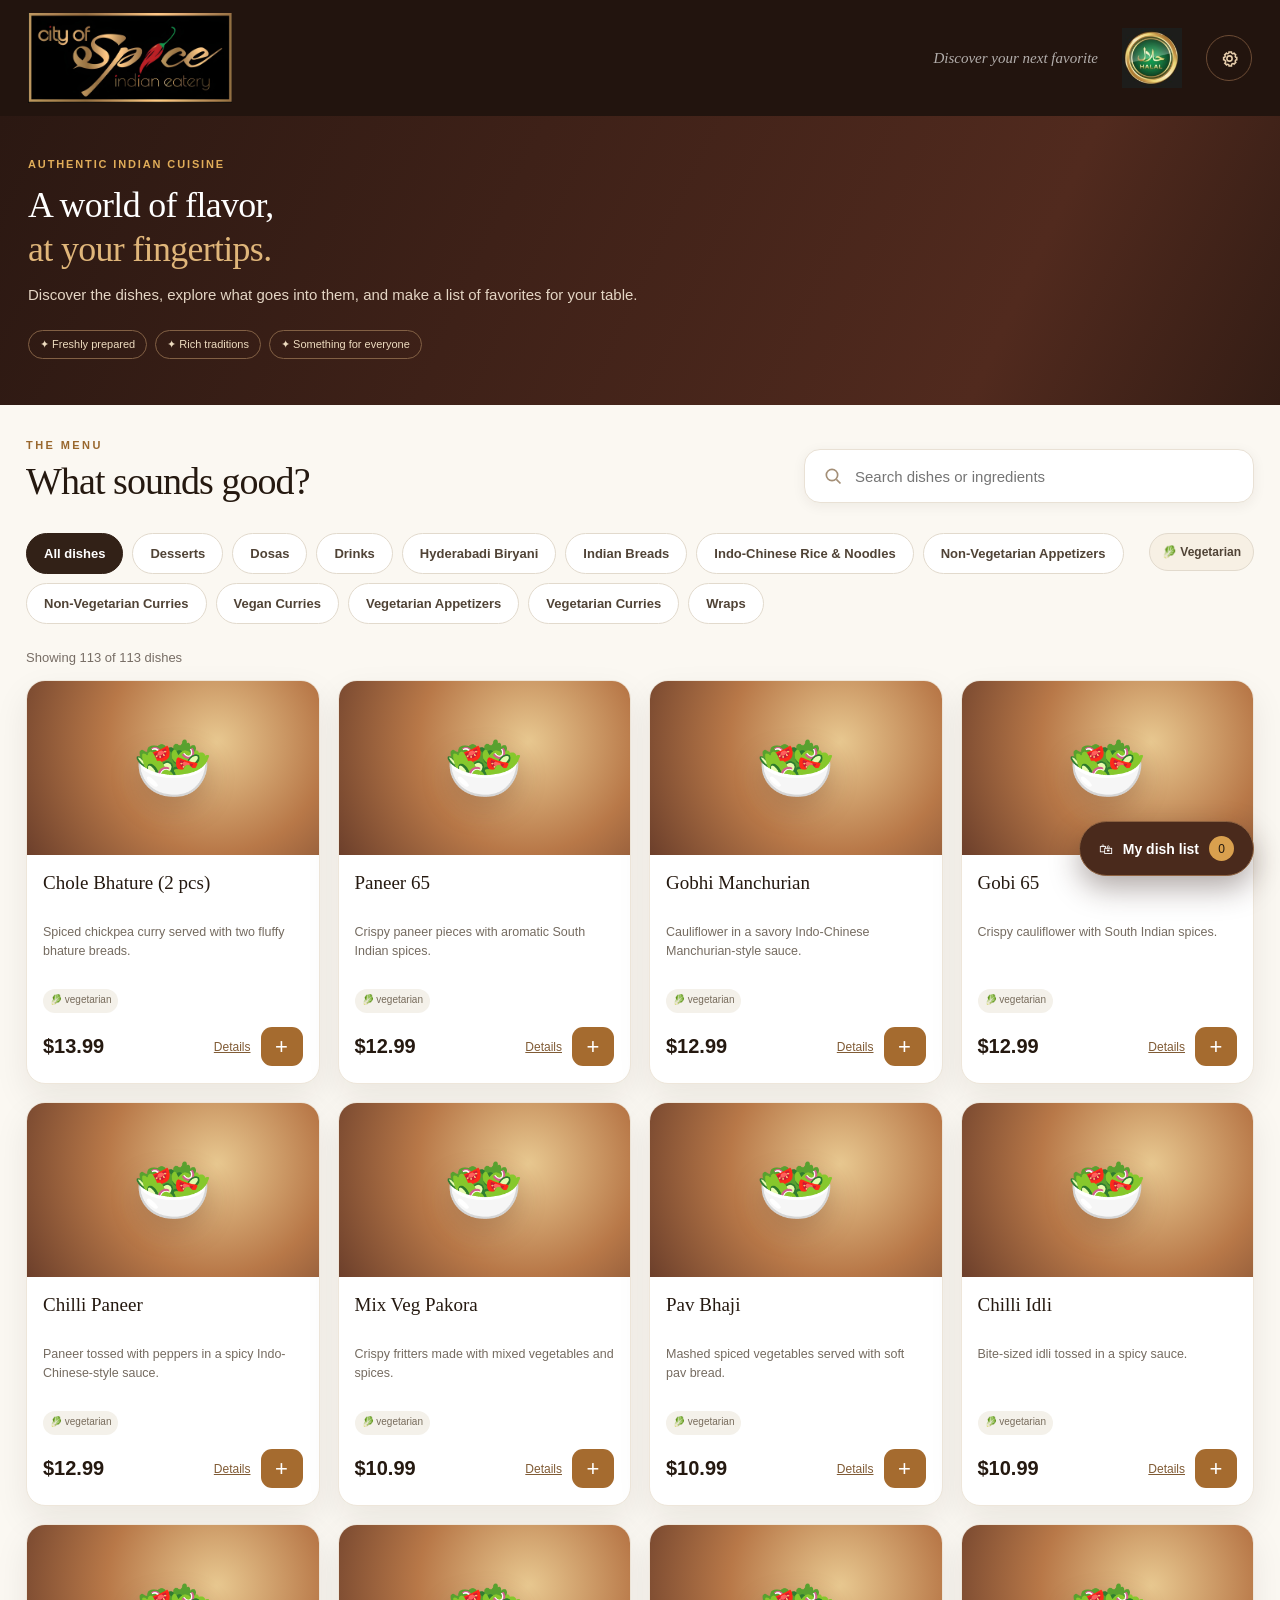
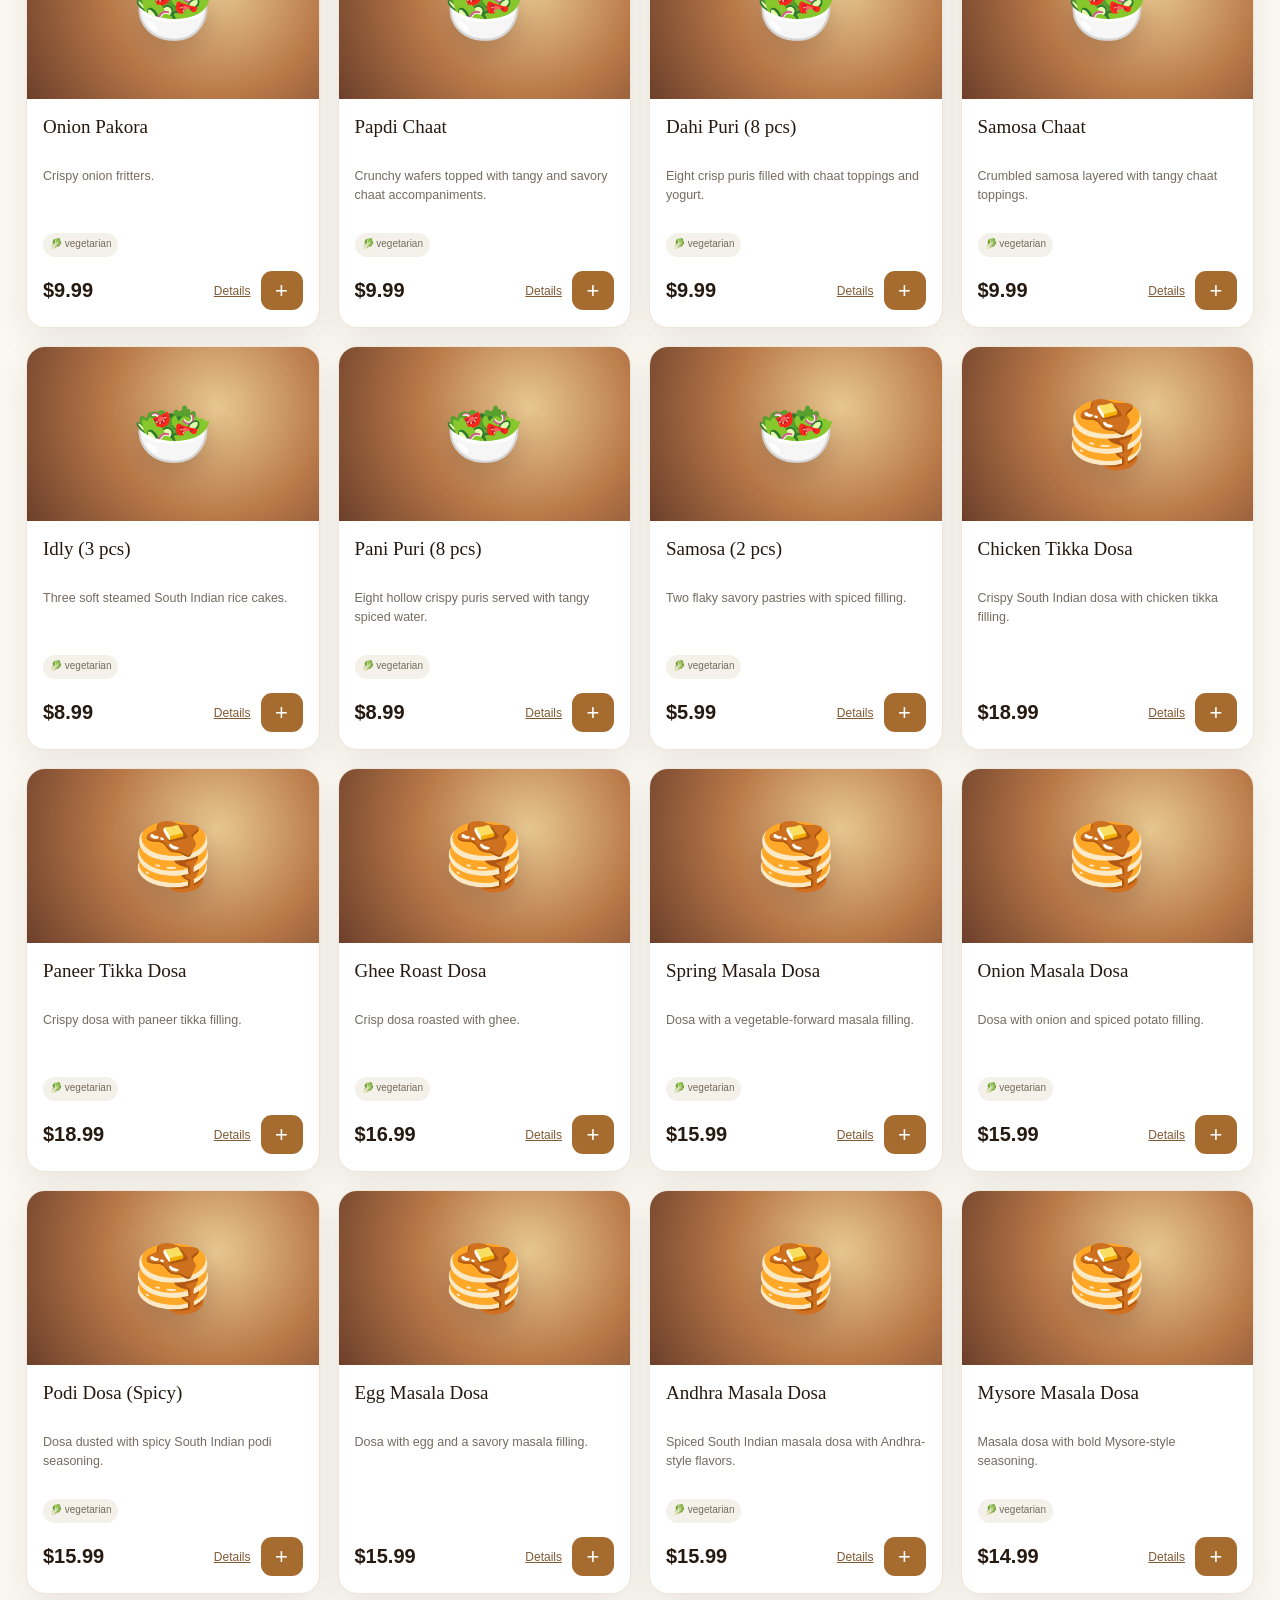
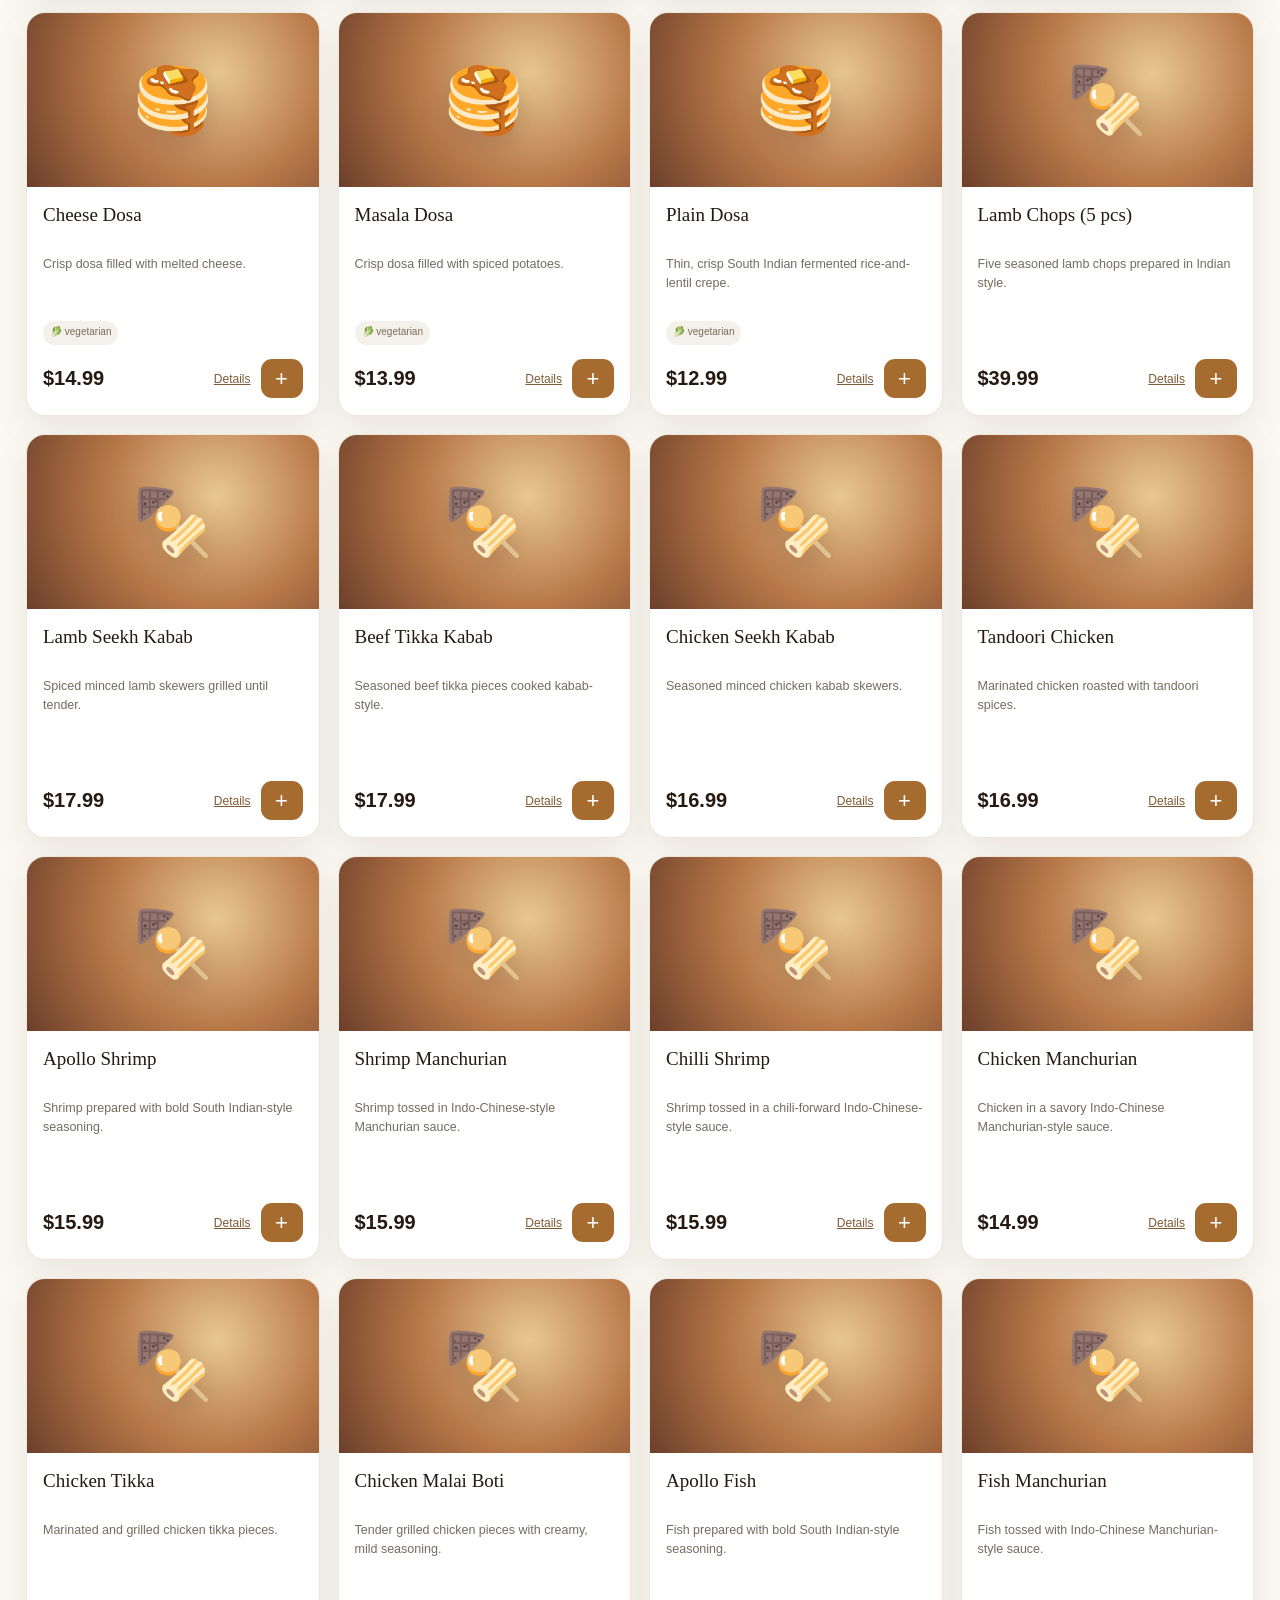
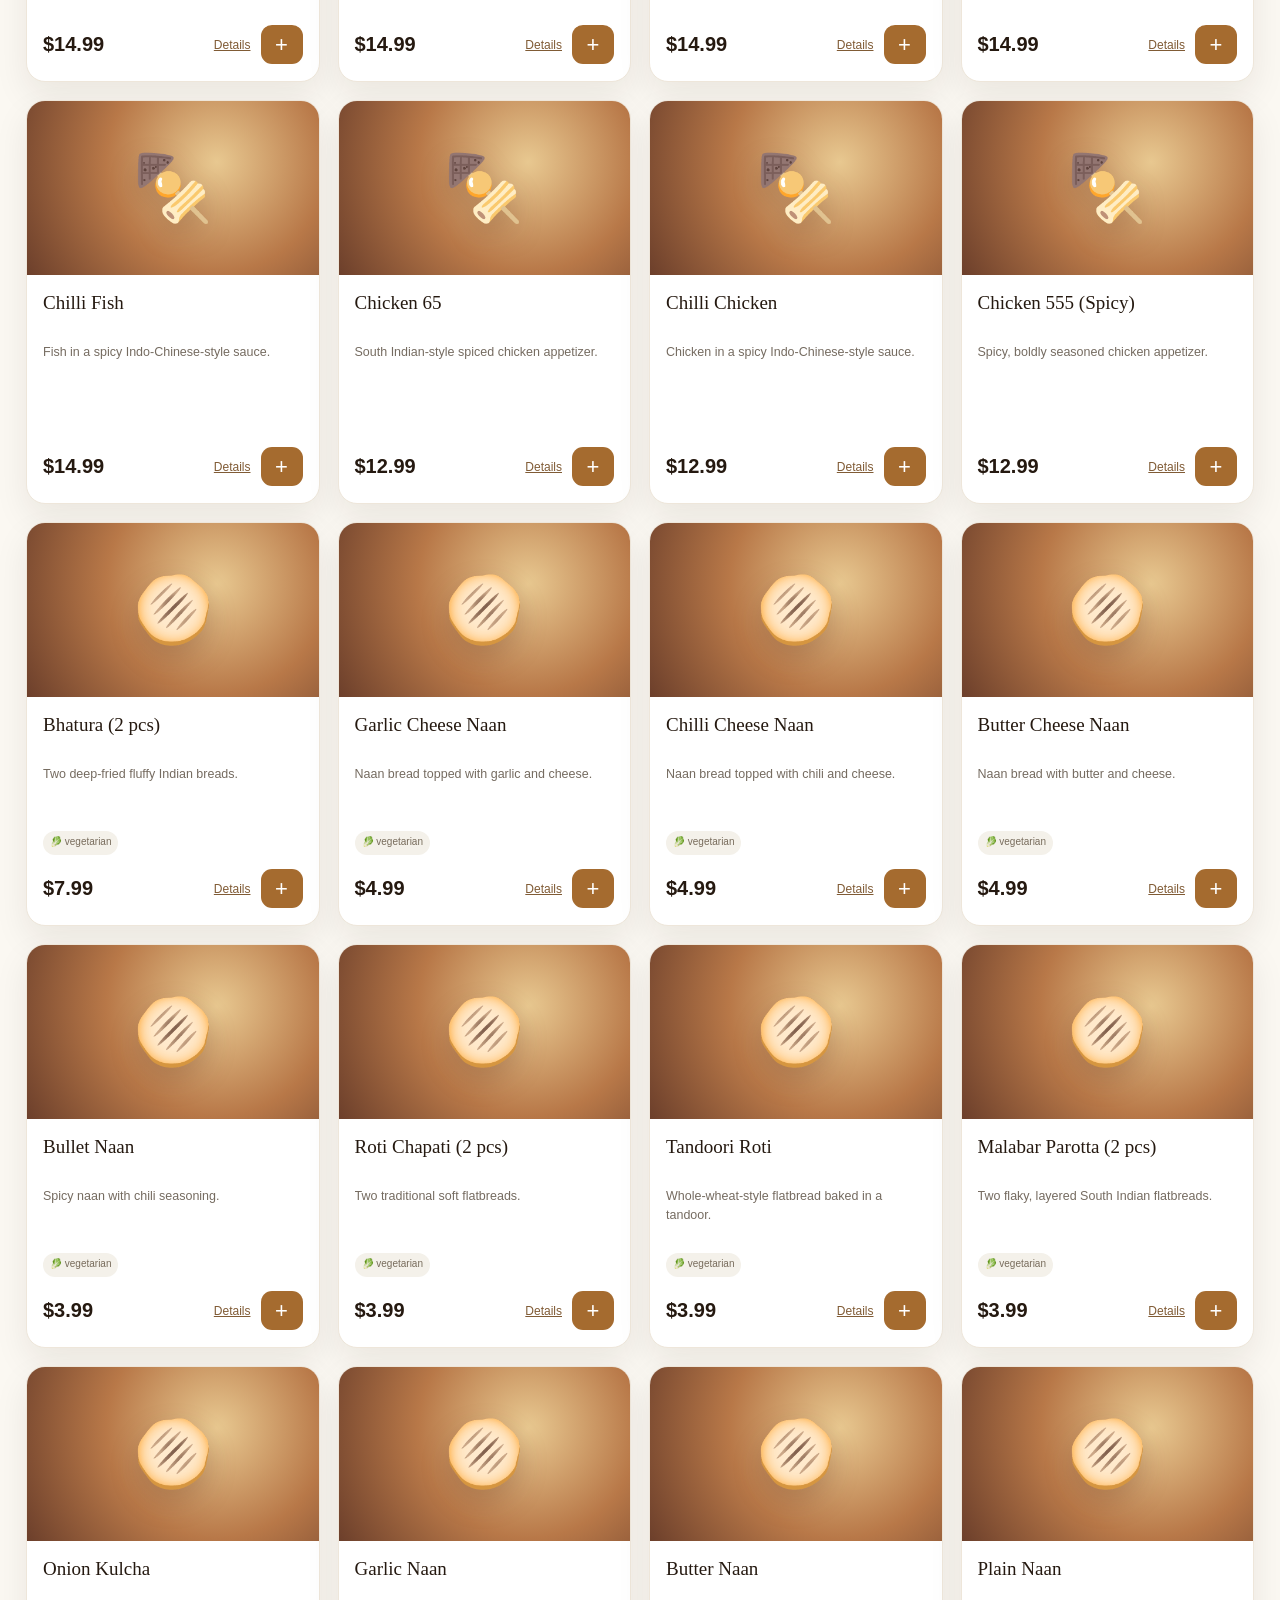
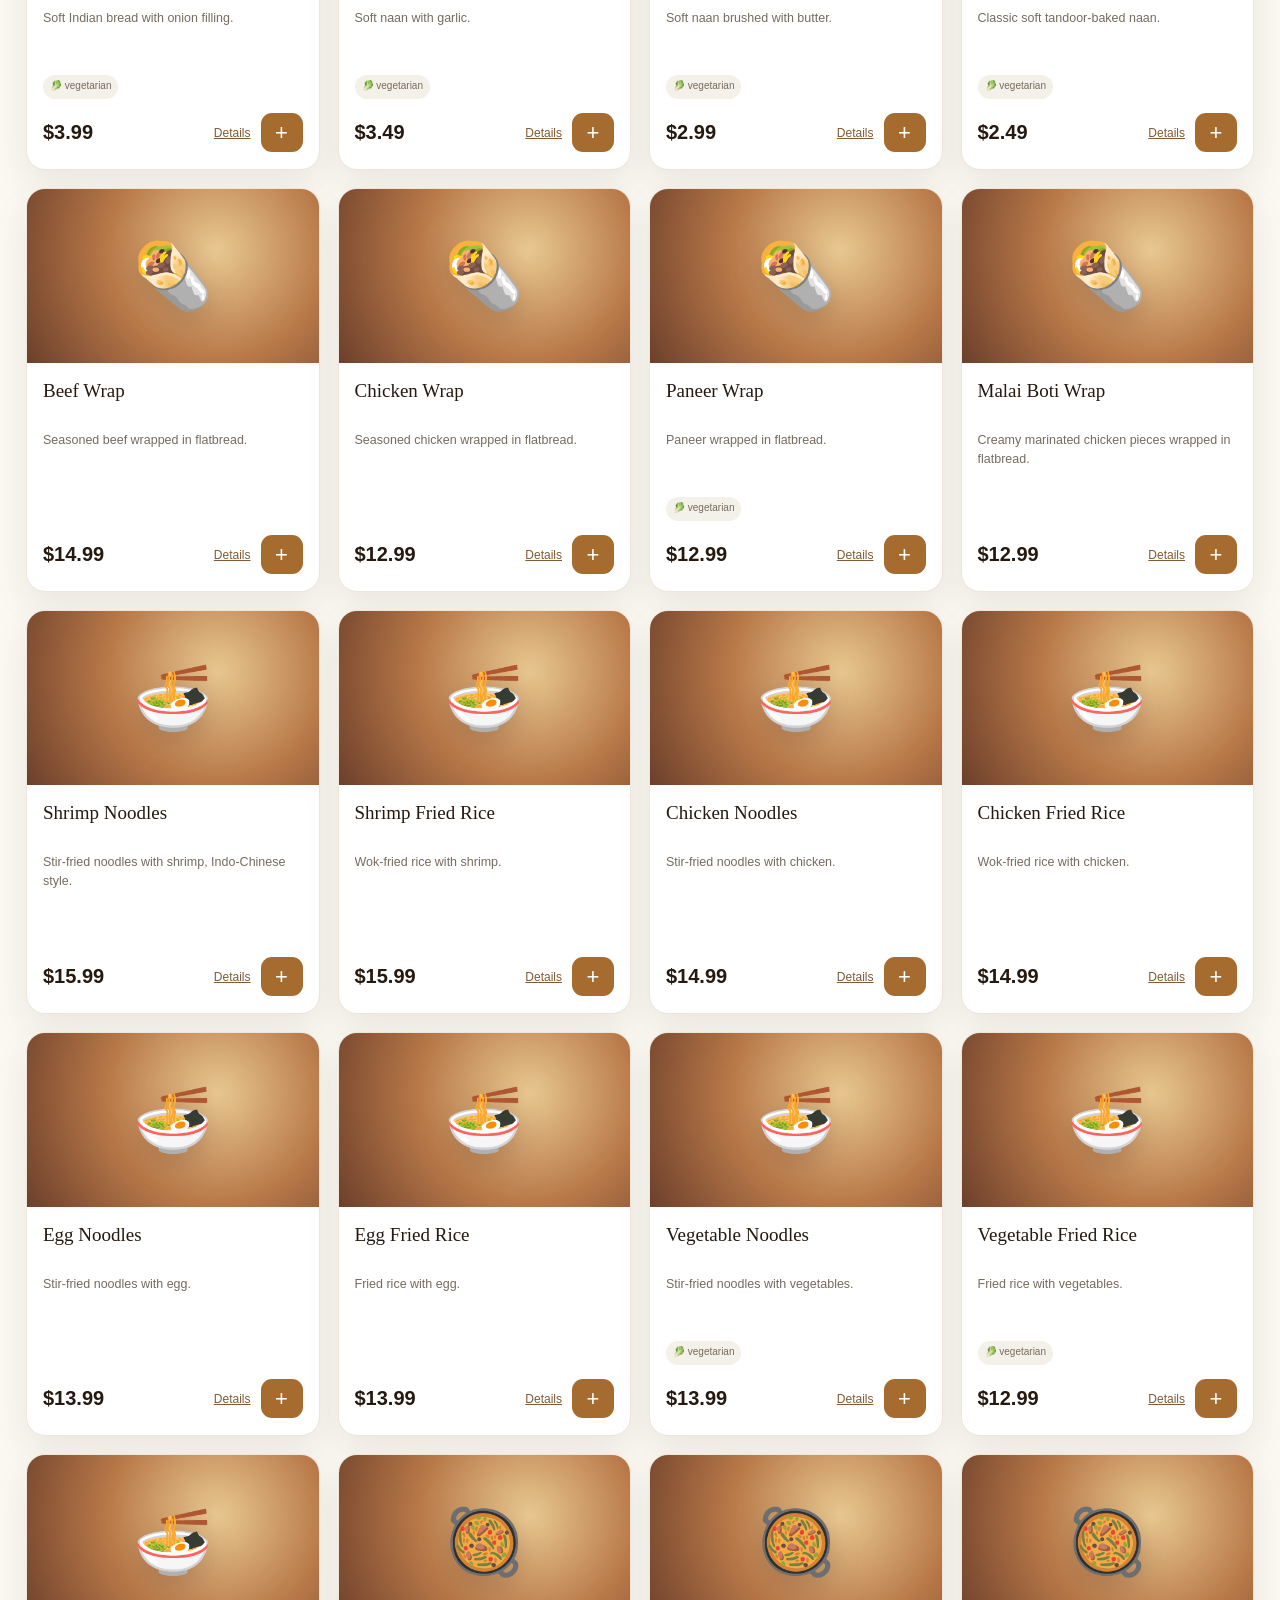
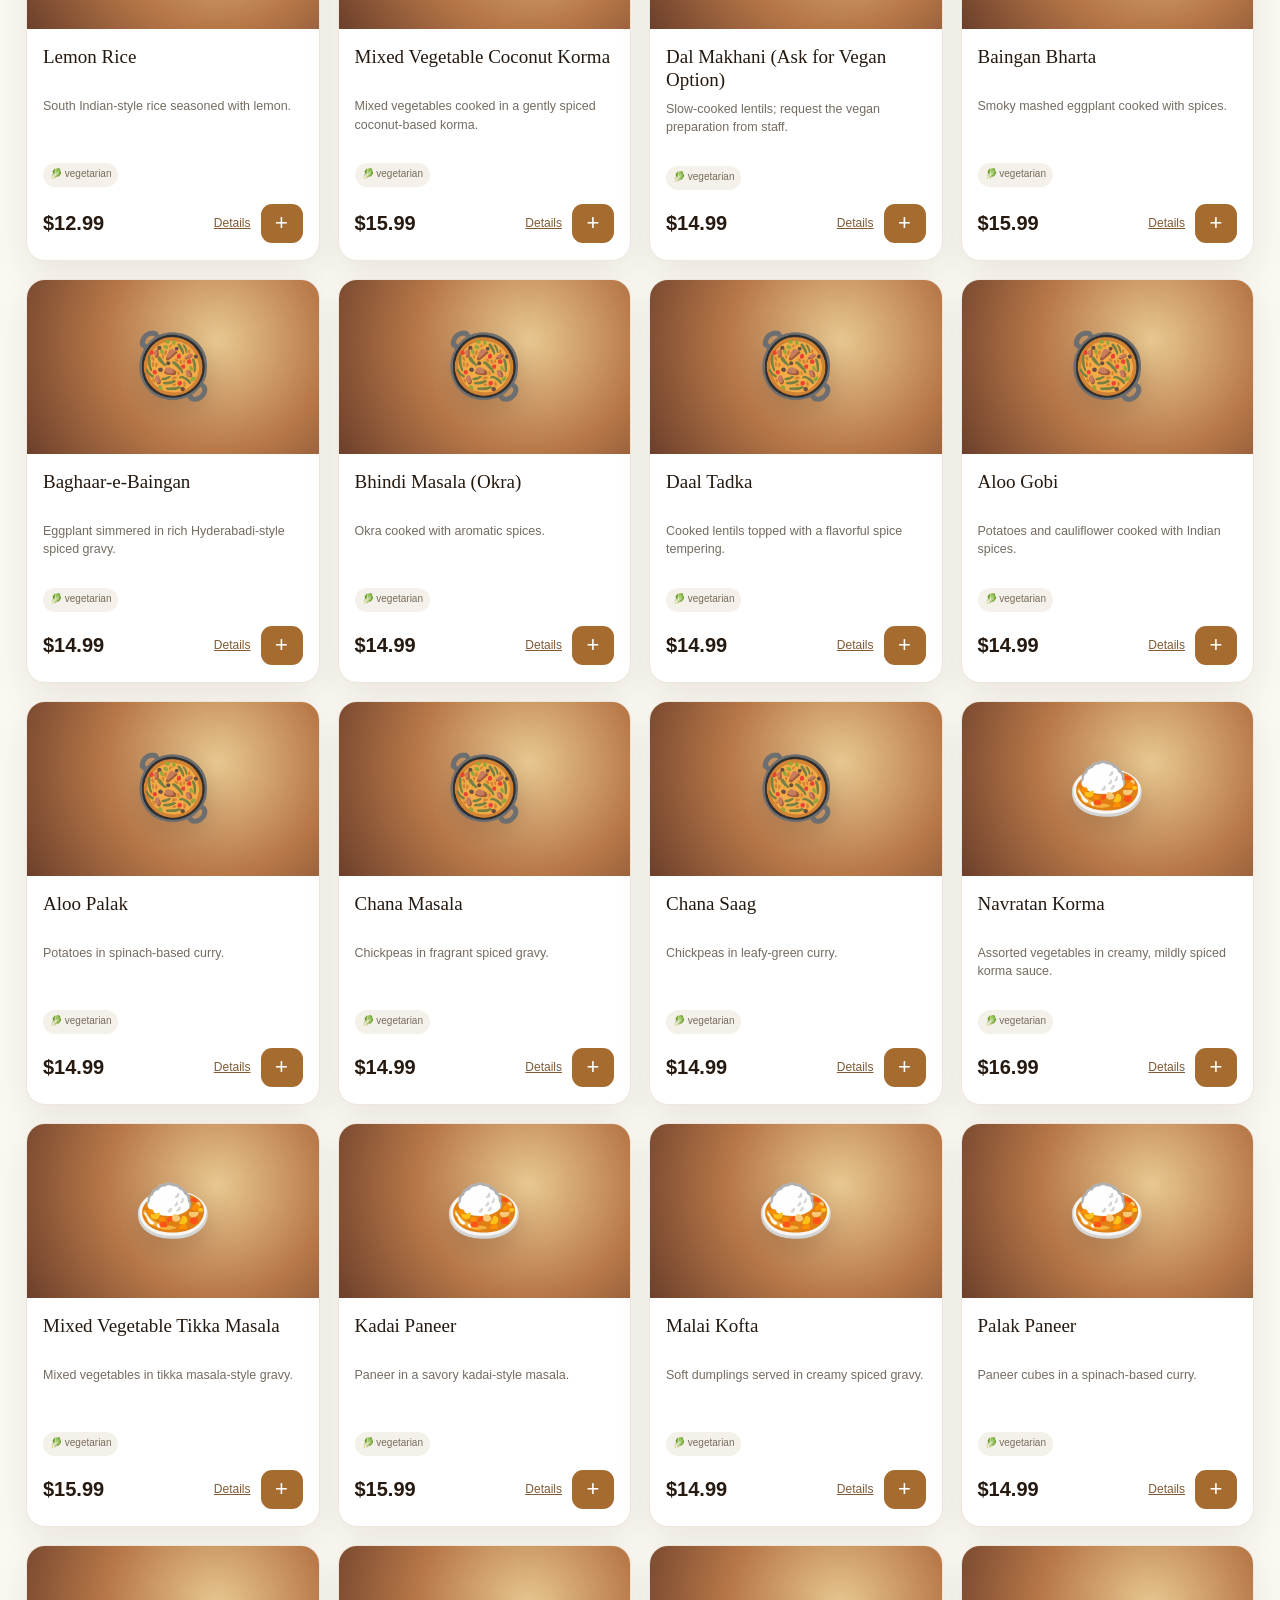
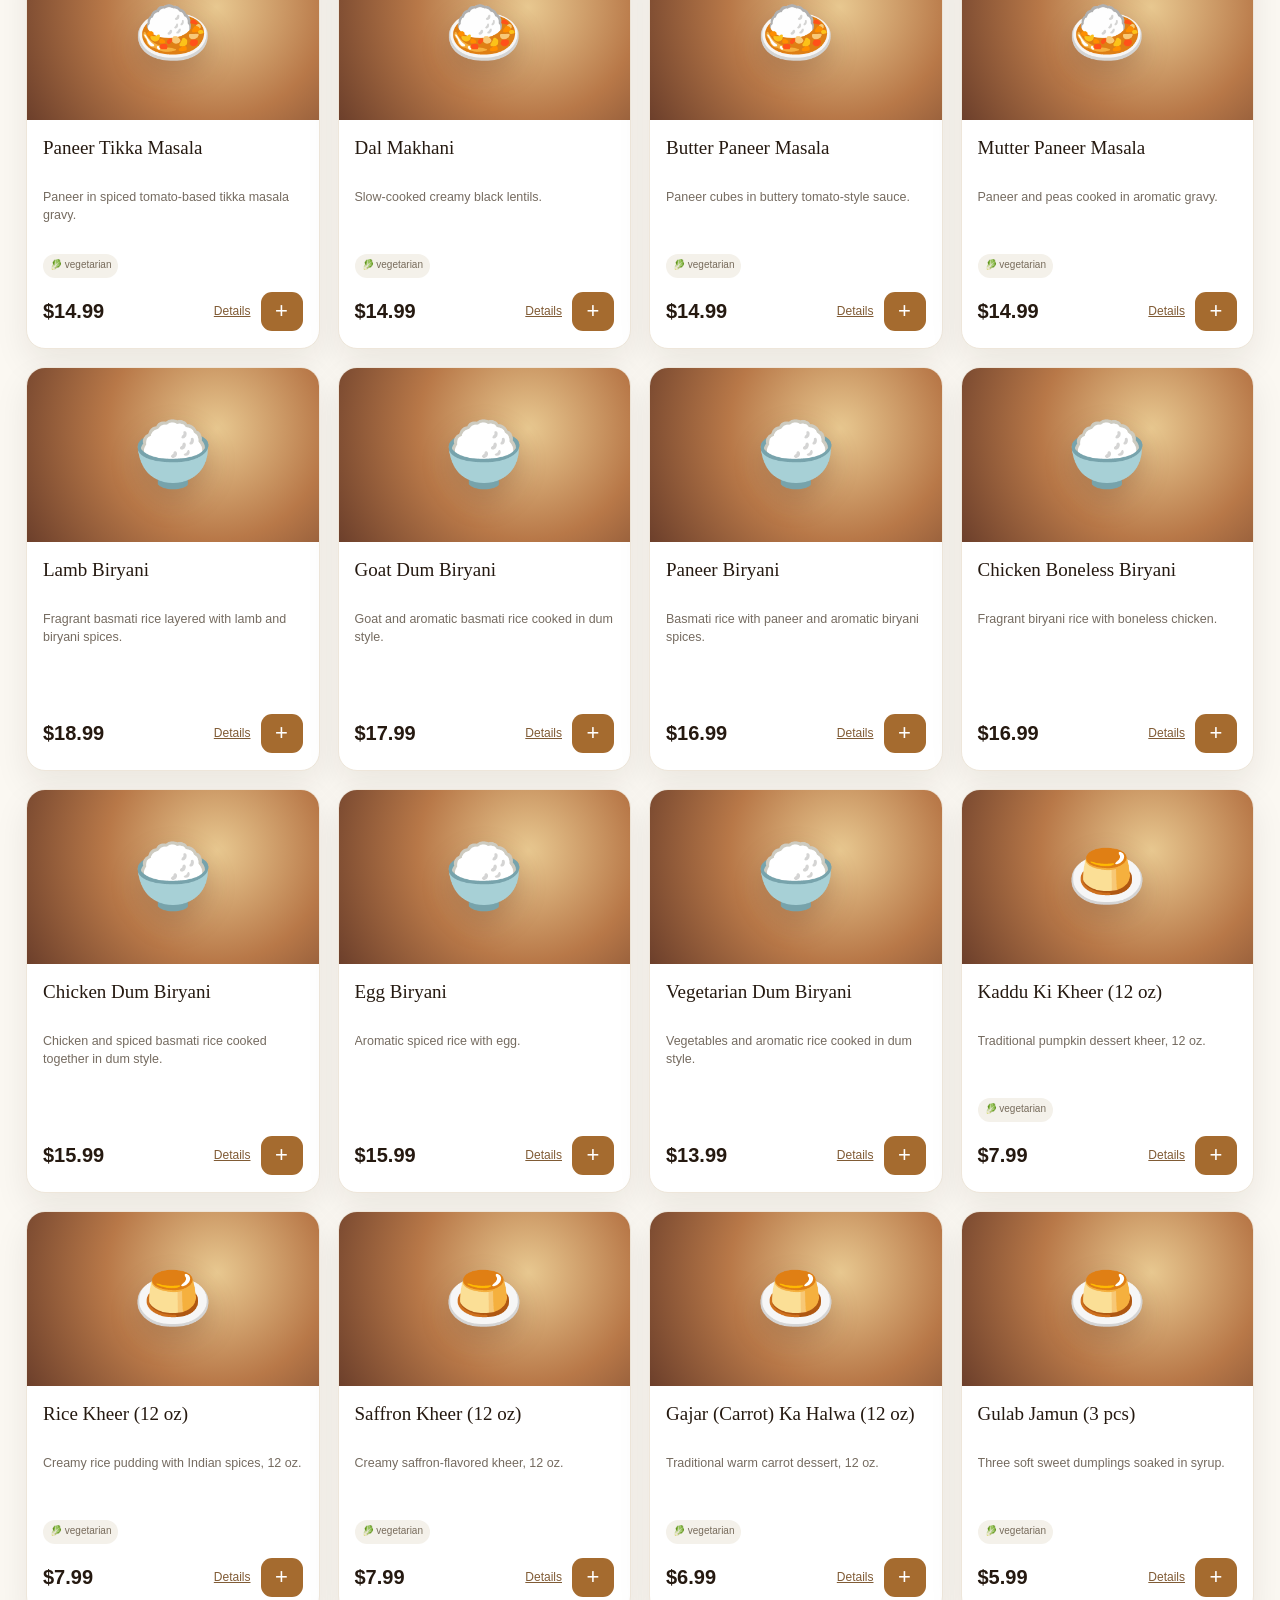
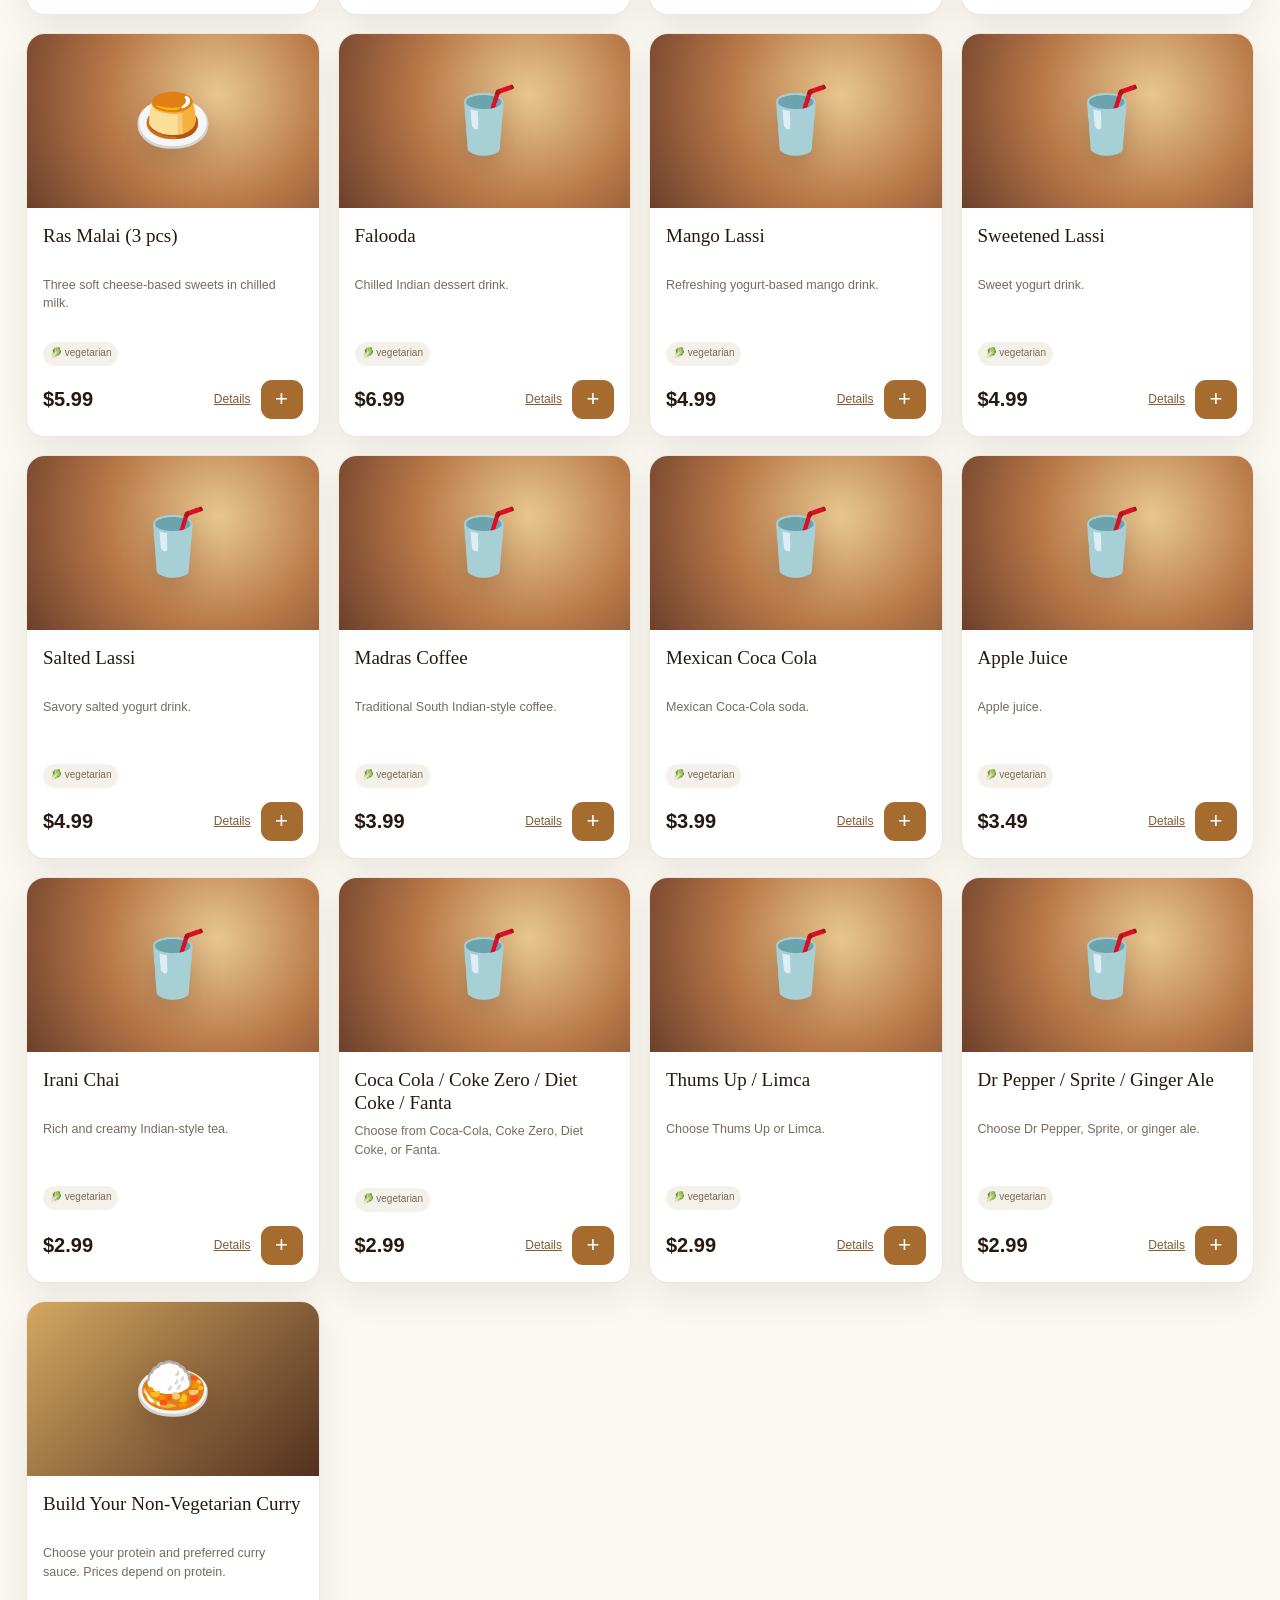
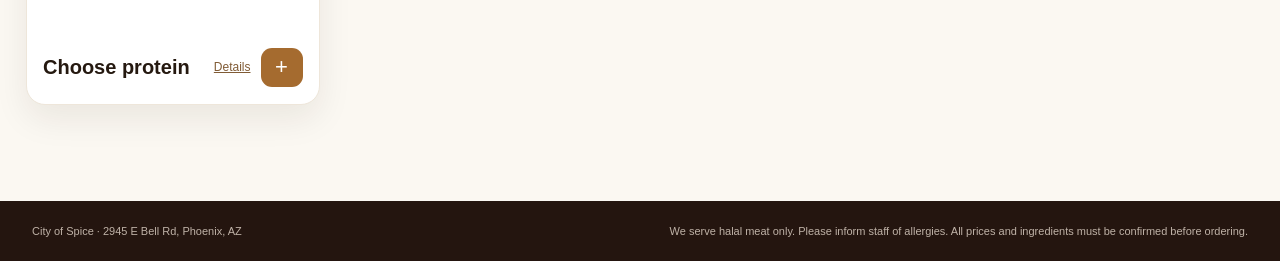
==== commit 5c62e043: "Remove unverified dietary and spice badges" ====
--- a/CityOfSpice/index.html
+++ b/CityOfSpice/index.html
@@ -2,7 +2,7 @@
 <header class="topbar"><button class="brand" id="homeBtn" aria-label="Show all dishes"><img class="brand-logo" src="city-of-spice-logo.jpg" alt="City of Spice Indian Eatery"><span class="brand-subtitle">EXPLORE THE MENU</span></button><span class="top-note">Discover your next favorite</span><img class="header-halal" src="halal-badge.png" alt="Halal" title="Halal"><button class="staff-entry" id="staffBtn" aria-label="Staff settings"><svg width="21" height="21" viewBox="0 0 24 24" fill="none" stroke="currentColor" stroke-width="1.8"><path d="M12 15a3 3 0 1 0 0-6 3 3 0 0 0 0 6Z"/><path d="M19.4 15a1.7 1.7 0 0 0 .34 1.9l.06.06-1.9 1.9-.06-.06a1.7 1.7 0 0 0-1.9-.34 1.7 1.7 0 0 0-1 1.58V21h-2.7v-.08a1.7 1.7 0 0 0-1-1.58 1.7 1.7 0 0 0-1.9.34l-.06.06-1.9-1.9.06-.06A1.7 1.7 0 0 0 7.7 15a1.7 1.7 0 0 0-1.58-1H6v-2.7h.12A1.7 1.7 0 0 0 7.7 10.3a1.7 1.7 0 0 0-.34-1.9L7.3 8.34l1.9-1.9.06.06a1.7 1.7 0 0 0 1.9.34 1.7 1.7 0 0 0 1-1.58V5h2.7v.26a1.7 1.7 0 0 0 1 1.58 1.7 1.7 0 0 0 1.9-.34l.06-.06 1.9 1.9-.06.06a1.7 1.7 0 0 0-.34 1.9 1.7 1.7 0 0 0 1.58 1H21V14h-.12a1.7 1.7 0 0 0-1.48 1Z" transform="translate(-.7 -.5)"/></svg></button></header>
 <main><section class="hero"><div class="hero-inner"><span class="eyebrow">AUTHENTIC INDIAN CUISINE</span><h1>A world of flavor,<br><em>at your fingertips.</em></h1><p>Discover the dishes, explore what goes into them, and make a list of favorites for your table.</p><div class="hero-pills"><span>✦ Freshly prepared</span><span>✦ Rich traditions</span><span>✦ Something for everyone</span></div></div></section>
 <section class="browse"><div class="section-head"><div><span class="eyebrow dark">THE MENU</span><h2>What sounds good?</h2></div><label class="searchbox"><svg viewBox="0 0 24 24" width="20" height="20" fill="none" stroke="currentColor" stroke-width="2"><circle cx="10.8" cy="10.8" r="6.8"/><path d="m16 16 5 5"/></svg><input id="search" type="search" placeholder="Search dishes or ingredients" autocomplete="off" aria-label="Search dishes"></label></div>
-<div class="filters"><div id="categories" class="category-scroll" aria-label="Menu categories"></div><div class="dietary" id="dietary"><button class="diet" data-filter="vegetarian">🥬 Vegetarian</button><button class="diet" data-filter="vegan">🌱 Vegan</button><button class="diet" data-filter="spicy">🌶 Spicy</button></div></div><div id="resultsInfo" class="results-info"></div><div id="dishGrid" class="dish-grid"></div><div id="empty" class="empty hidden"><strong>Nothing found</strong><p>Try another search or clear your filters.</p><button id="clearFilters" class="btn btn-gold">Clear filters</button></div></section></main>
+<div class="filters"><div id="categories" class="category-scroll" aria-label="Menu categories"></div><div class="dietary" id="dietary"><button class="diet" data-filter="vegetarian">🥬 Vegetarian</button></div></div><div id="resultsInfo" class="results-info"></div><div id="dishGrid" class="dish-grid"></div><div id="empty" class="empty hidden"><strong>Nothing found</strong><p>Try another search or clear your filters.</p><button id="clearFilters" class="btn btn-gold">Clear filters</button></div></section></main>
 <footer><span>City of Spice · 2945 E Bell Rd, Phoenix, AZ</span><span>We serve halal meat only. Please inform staff of allergies. All prices and ingredients must be confirmed before ordering.</span></footer>
 <button id="cartFab" class="cart-fab" aria-label="Open my dish list"><span>🛍</span> <b>My dish list</b><span id="cartCount" class="cart-count">0</span></button>
 <div id="modalLayer" class="modal-layer hidden" aria-hidden="true"><div id="modalBackdrop" class="backdrop"></div><div class="dialog" id="dialog" role="dialog" aria-modal="true"></div></div>
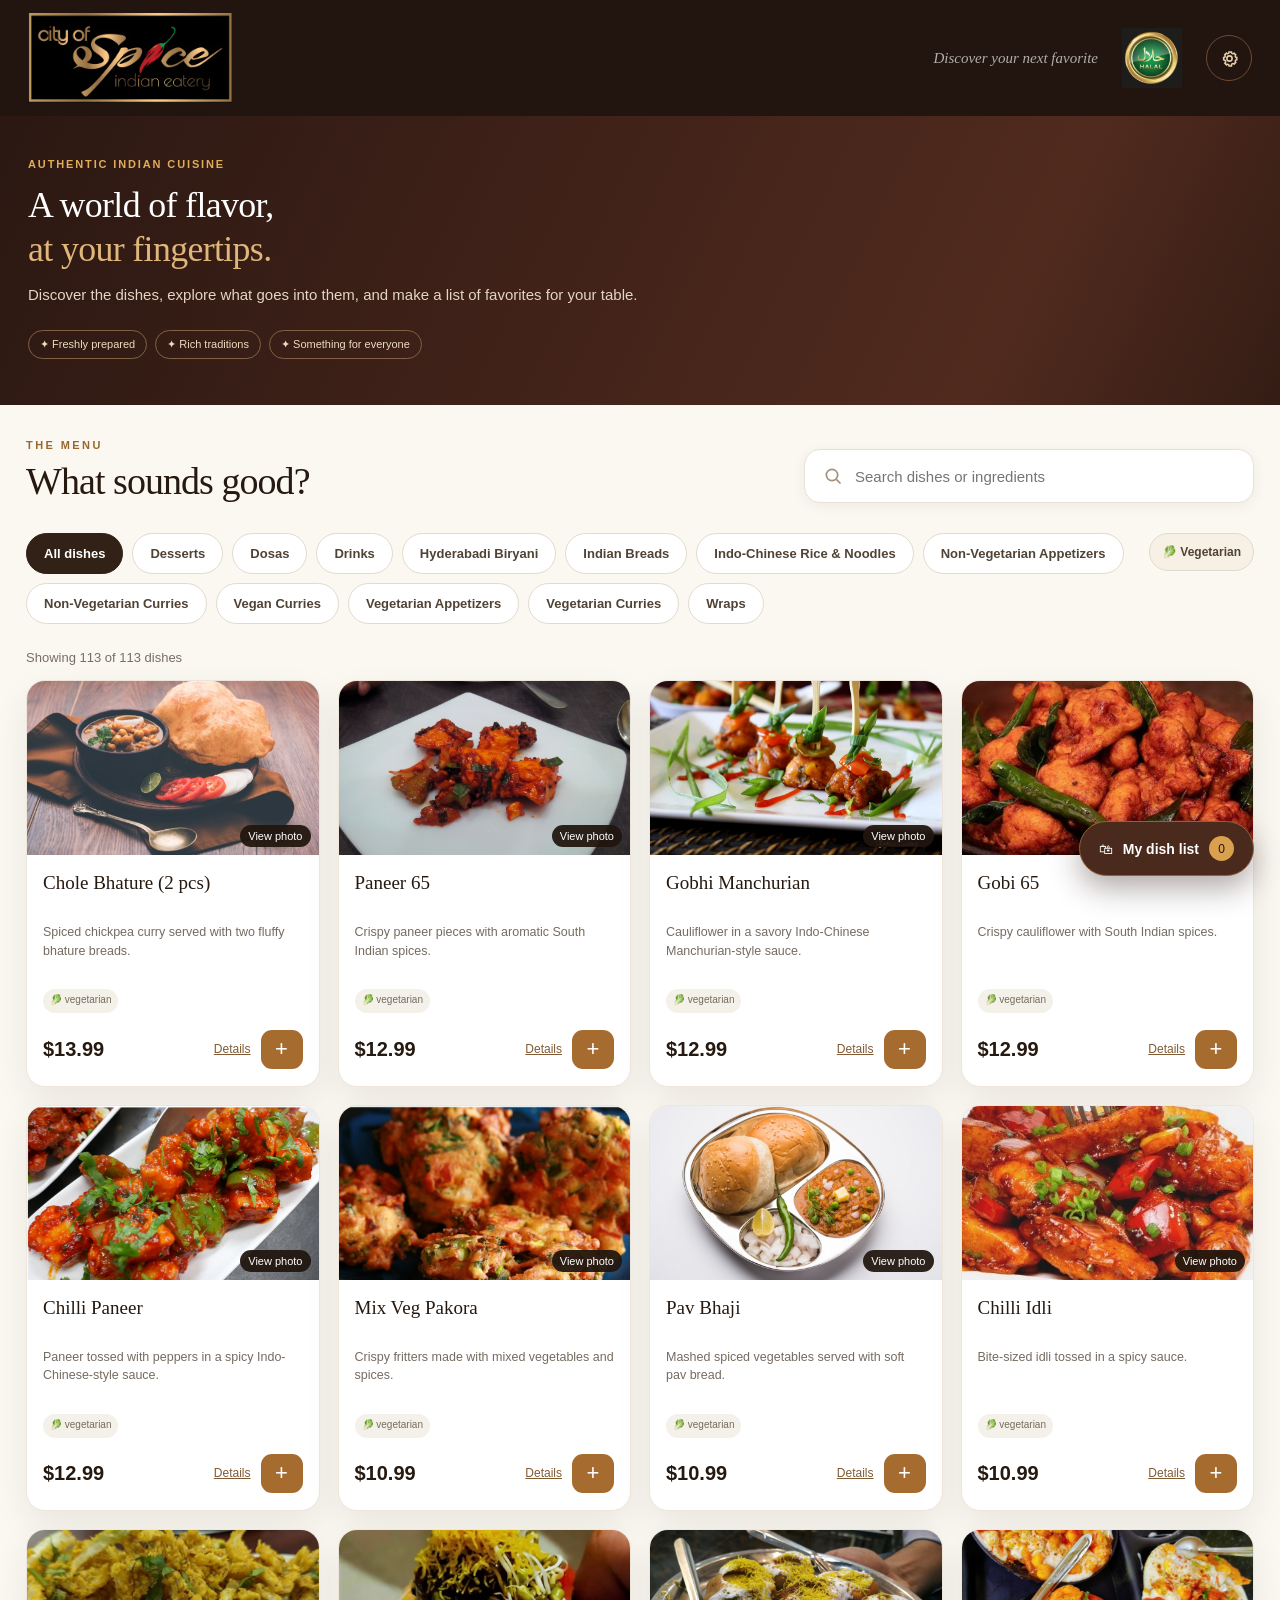
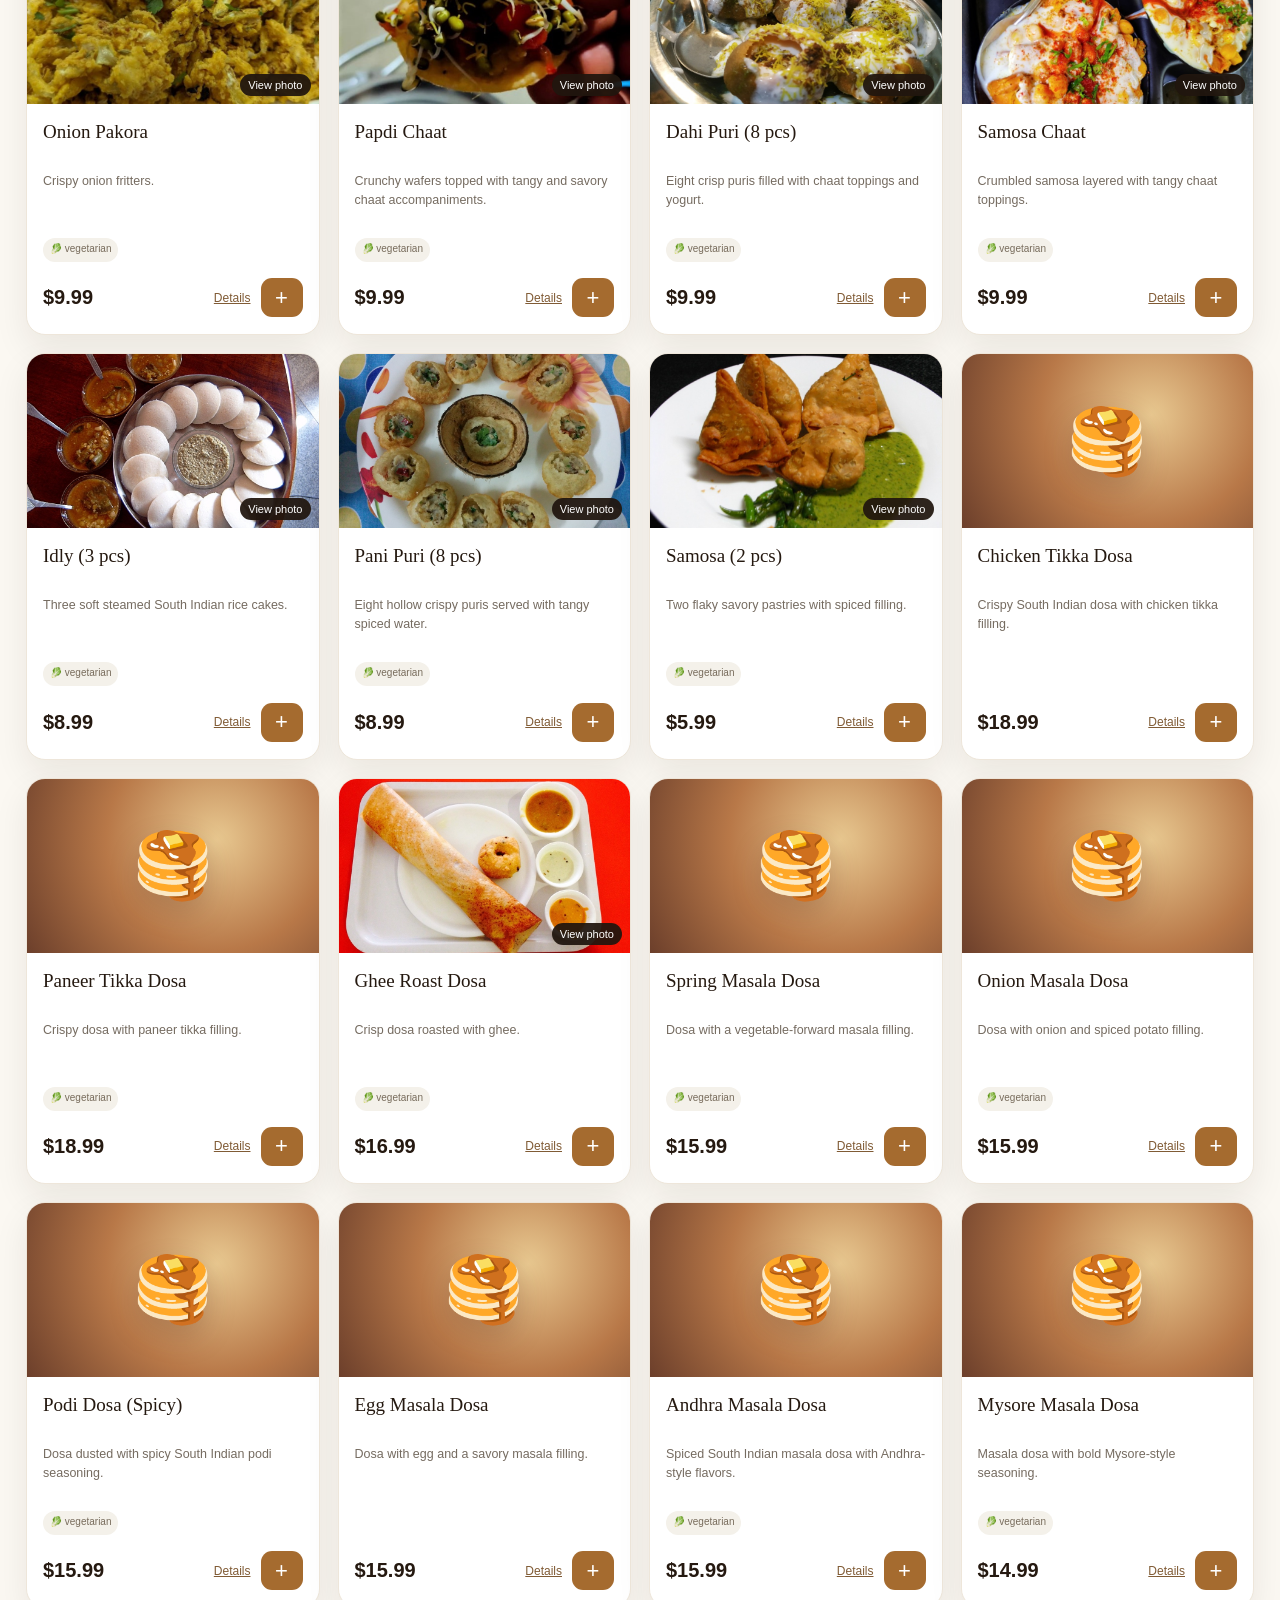
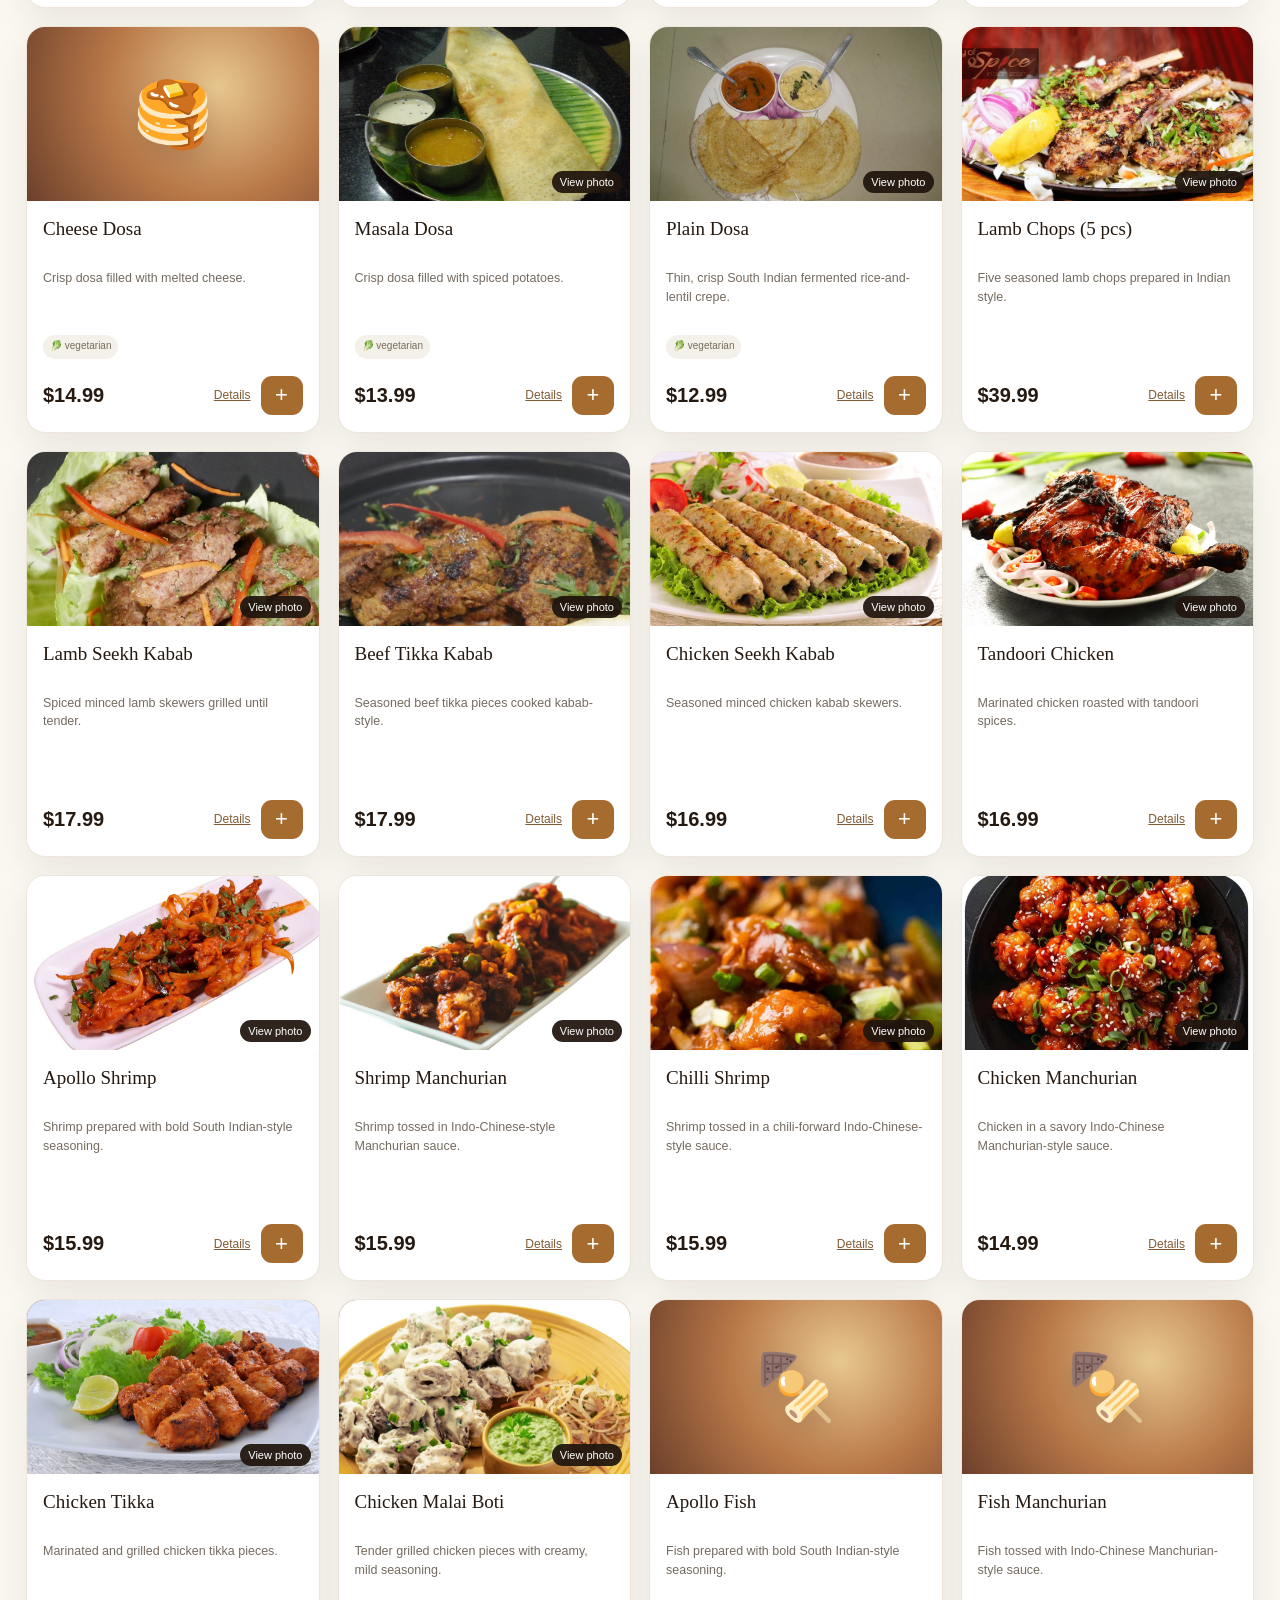
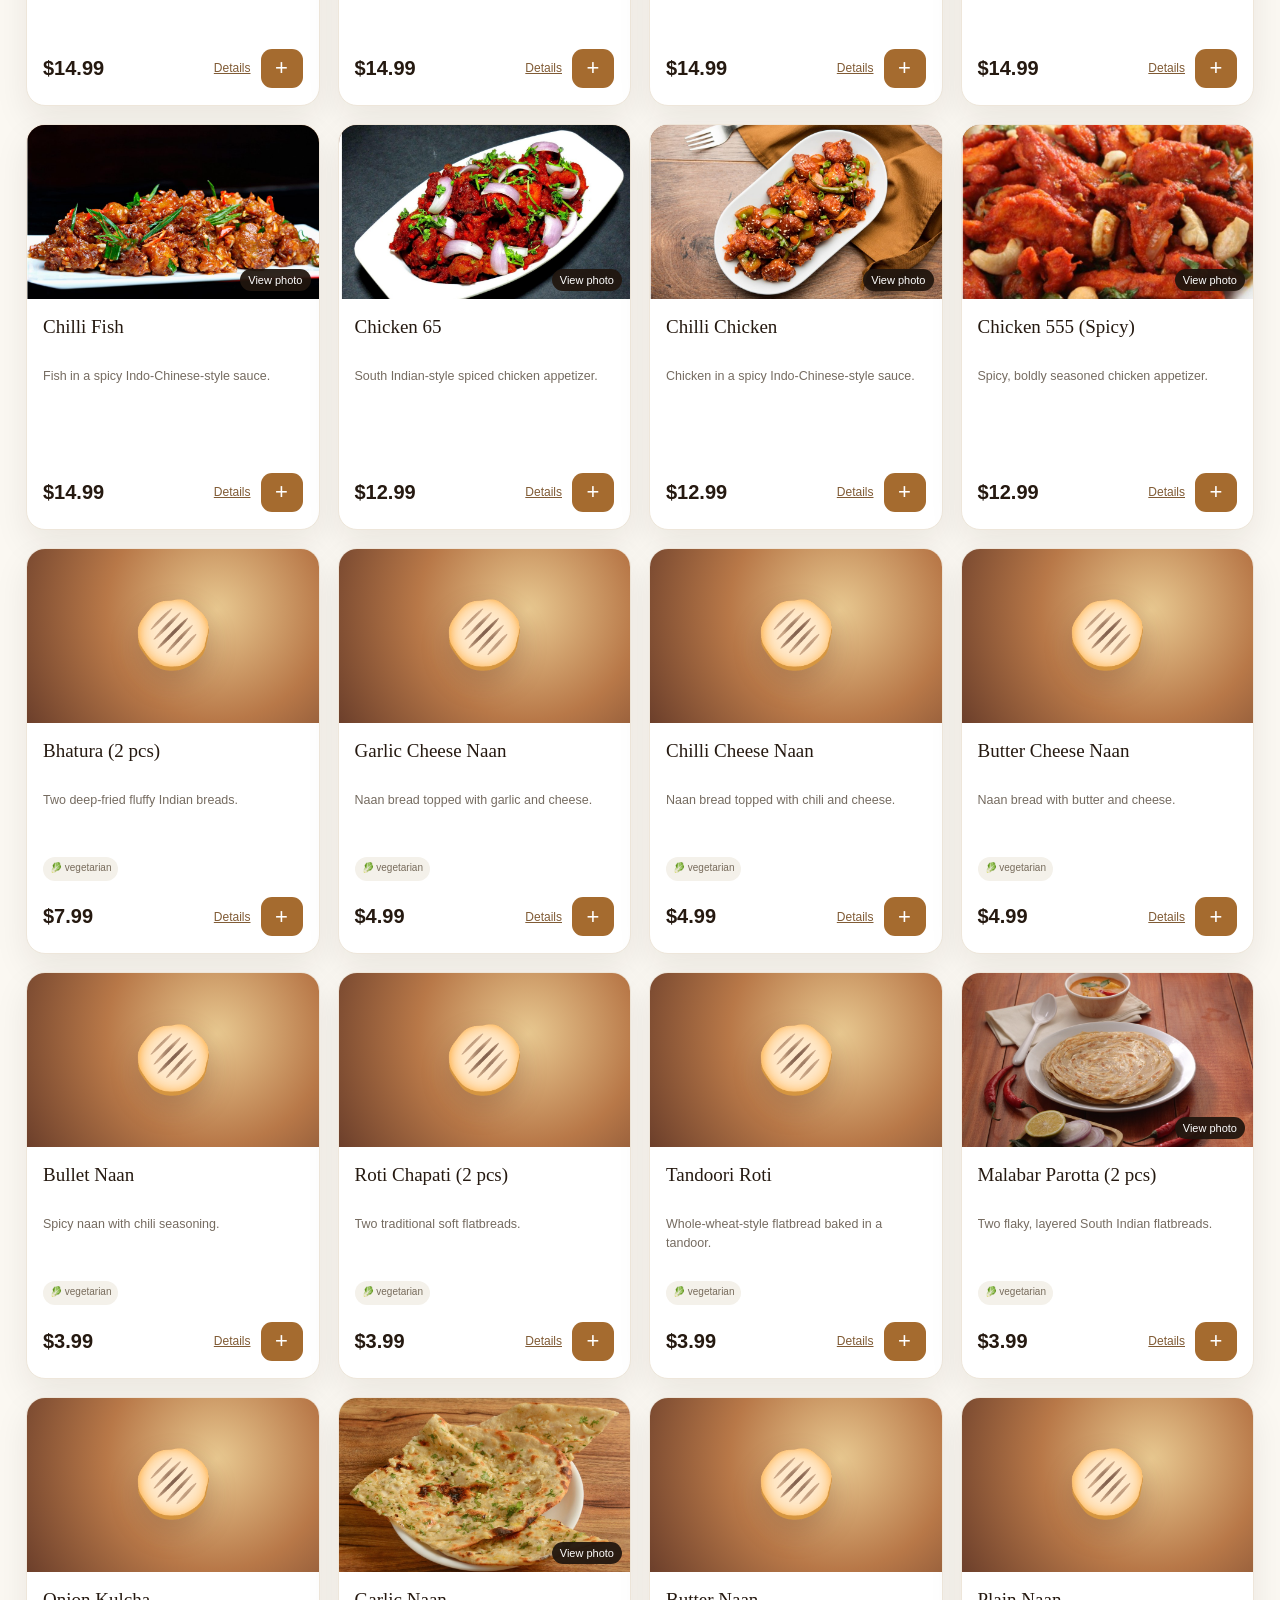
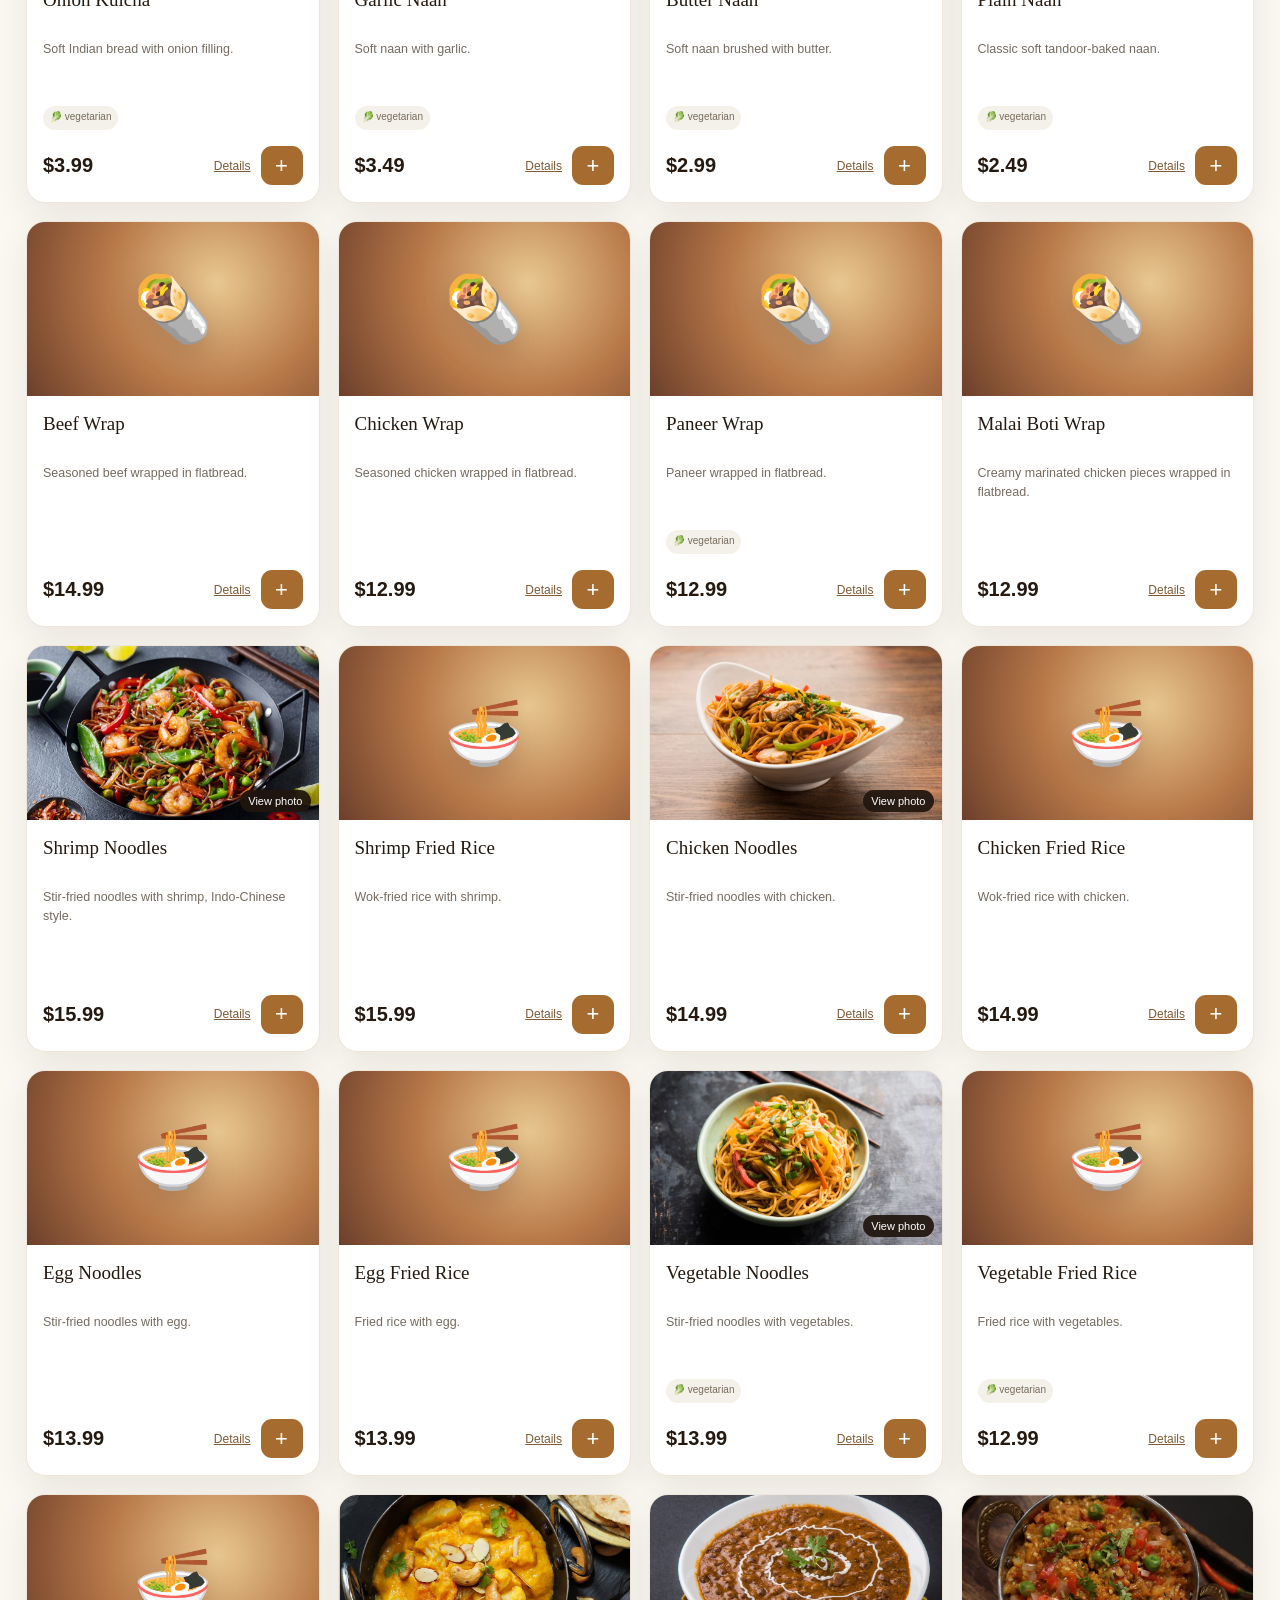
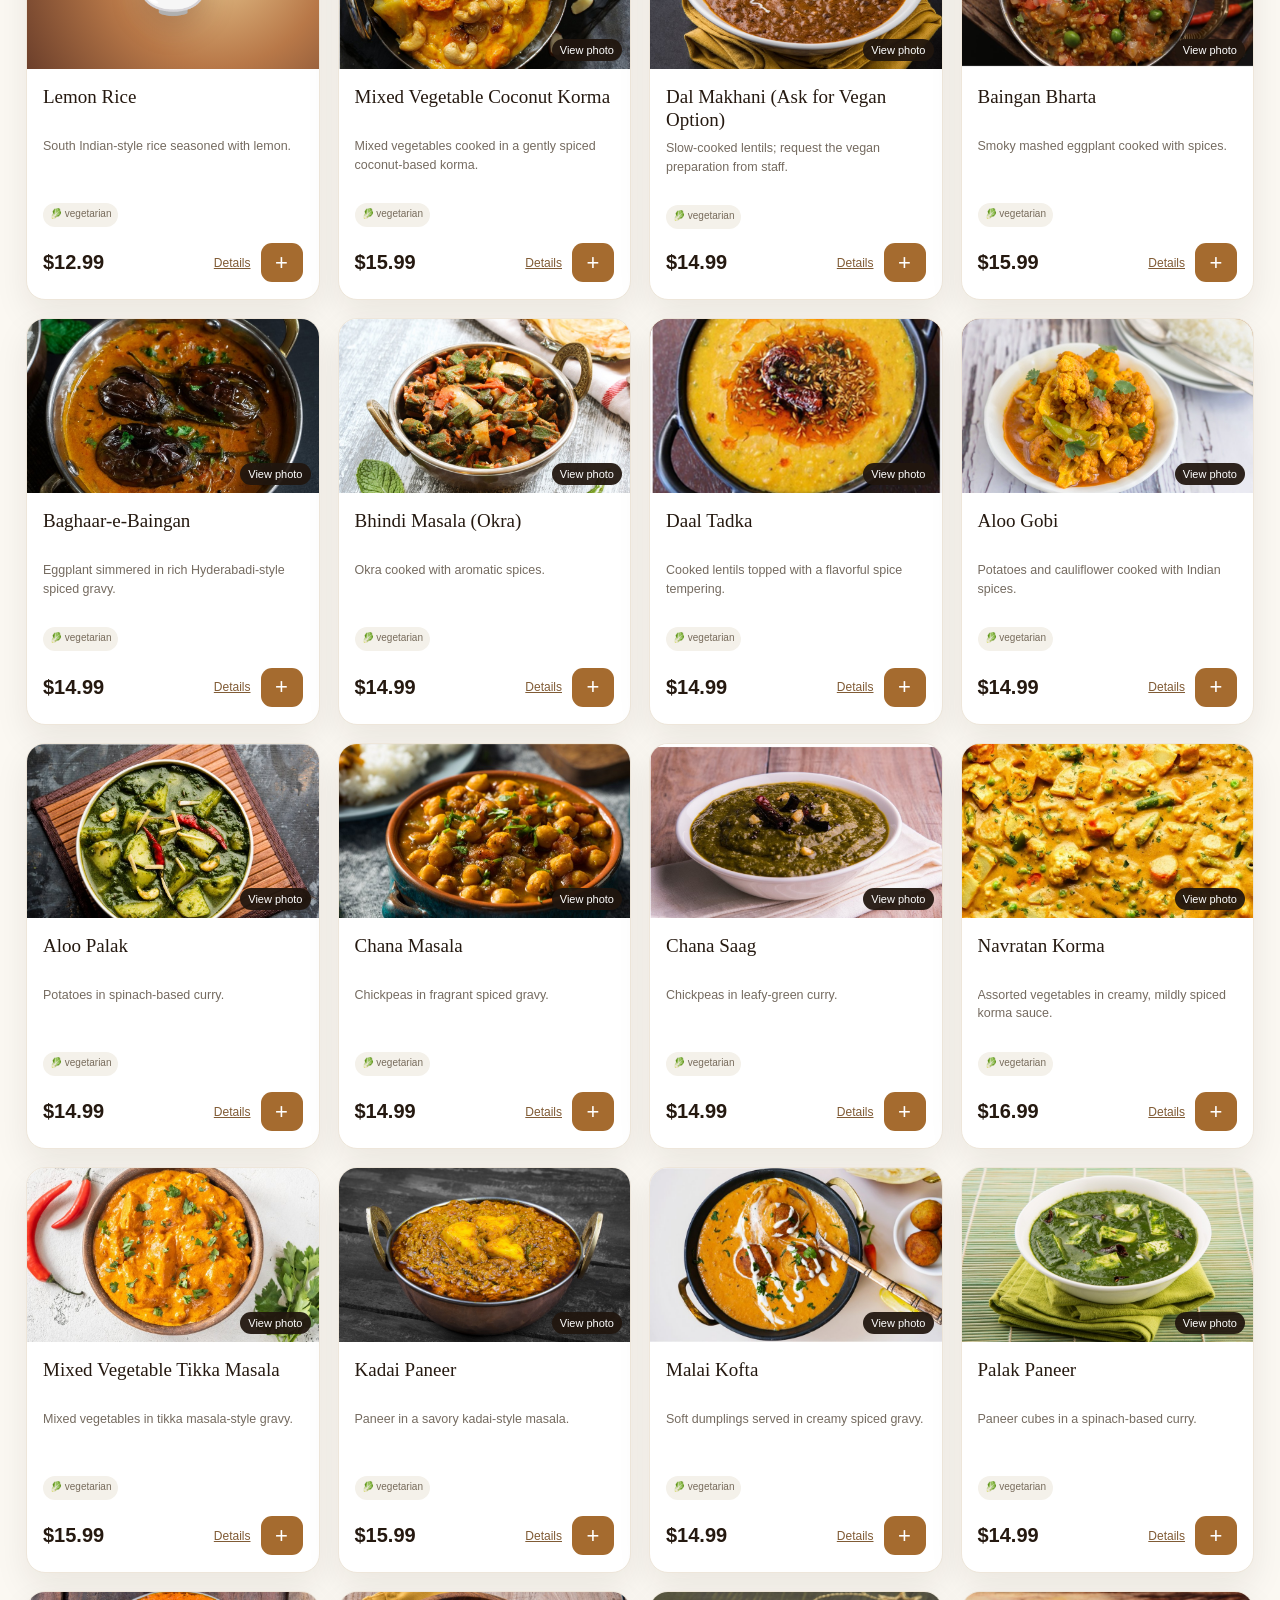
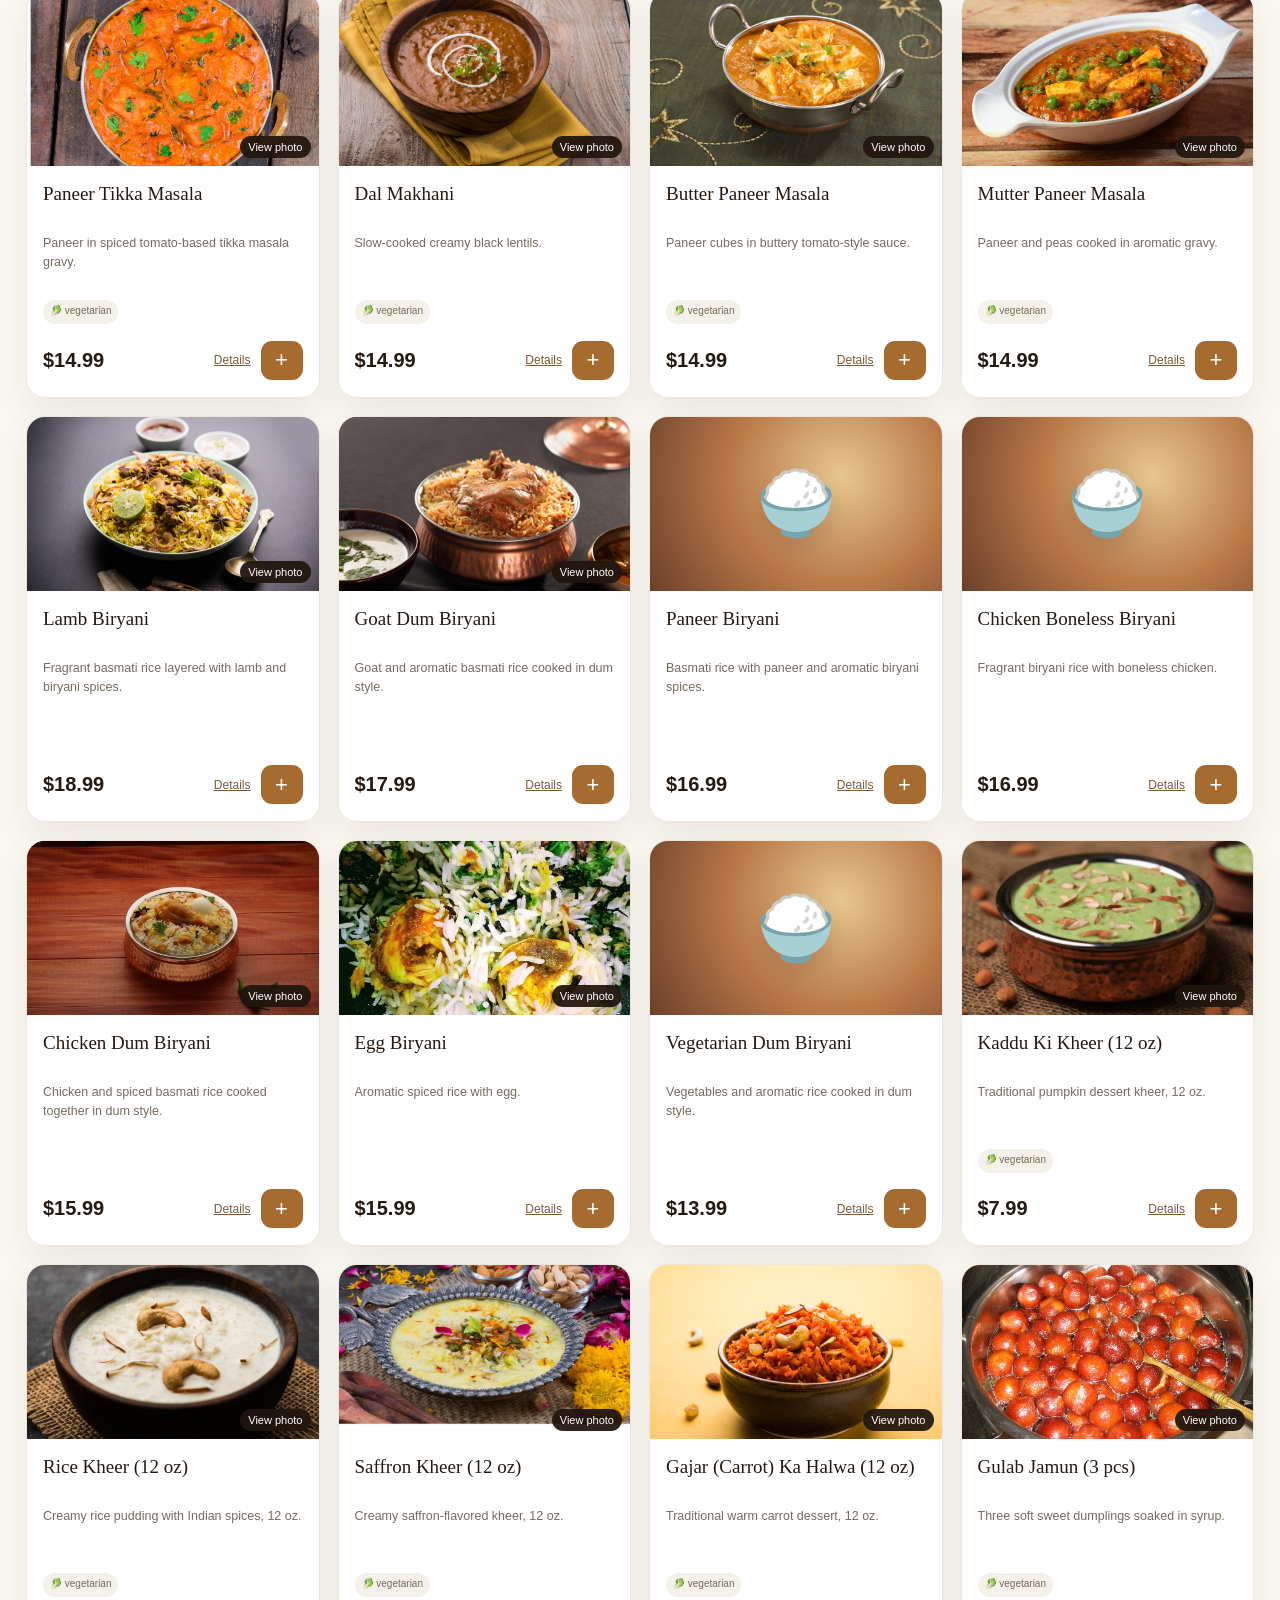
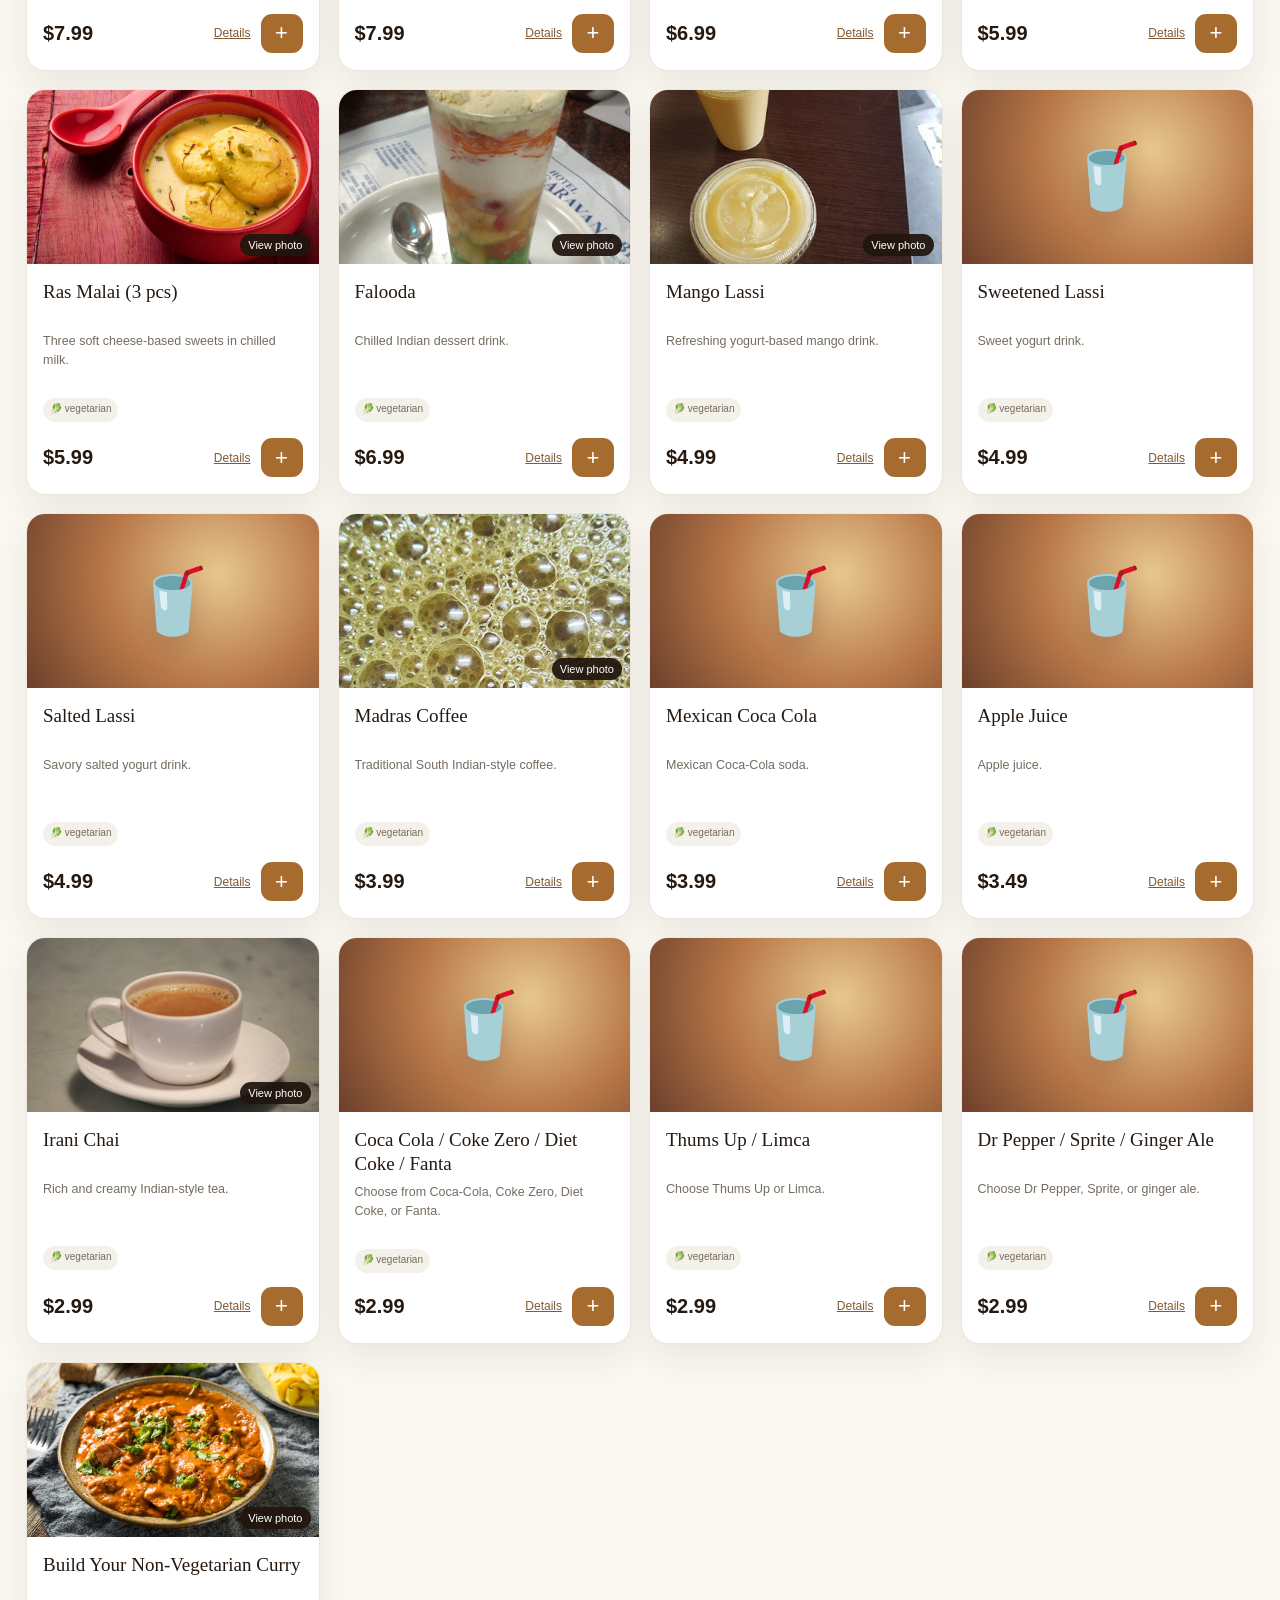
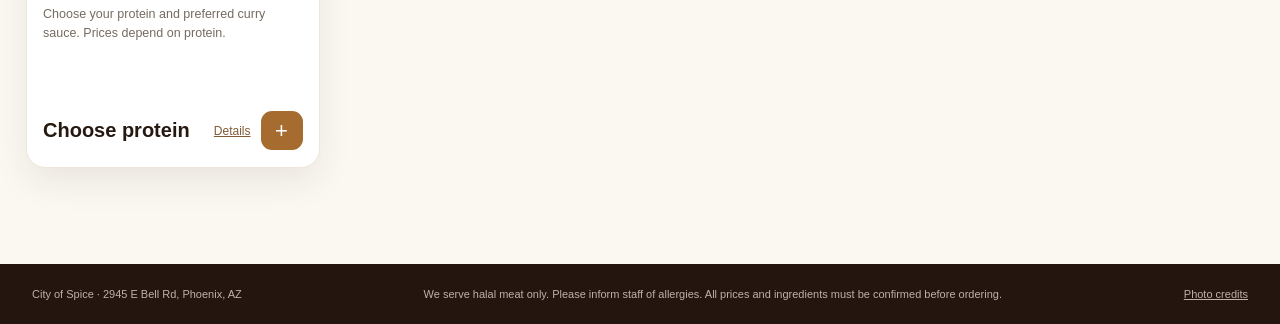
==== commit 3ed845a2: "Add dish photos and full-size menu photo viewer" ====
--- a/CityOfSpice/index.html
+++ b/CityOfSpice/index.html
@@ -3,7 +3,7 @@
 <main><section class="hero"><div class="hero-inner"><span class="eyebrow">AUTHENTIC INDIAN CUISINE</span><h1>A world of flavor,<br><em>at your fingertips.</em></h1><p>Discover the dishes, explore what goes into them, and make a list of favorites for your table.</p><div class="hero-pills"><span>✦ Freshly prepared</span><span>✦ Rich traditions</span><span>✦ Something for everyone</span></div></div></section>
 <section class="browse"><div class="section-head"><div><span class="eyebrow dark">THE MENU</span><h2>What sounds good?</h2></div><label class="searchbox"><svg viewBox="0 0 24 24" width="20" height="20" fill="none" stroke="currentColor" stroke-width="2"><circle cx="10.8" cy="10.8" r="6.8"/><path d="m16 16 5 5"/></svg><input id="search" type="search" placeholder="Search dishes or ingredients" autocomplete="off" aria-label="Search dishes"></label></div>
 <div class="filters"><div id="categories" class="category-scroll" aria-label="Menu categories"></div><div class="dietary" id="dietary"><button class="diet" data-filter="vegetarian">🥬 Vegetarian</button></div></div><div id="resultsInfo" class="results-info"></div><div id="dishGrid" class="dish-grid"></div><div id="empty" class="empty hidden"><strong>Nothing found</strong><p>Try another search or clear your filters.</p><button id="clearFilters" class="btn btn-gold">Clear filters</button></div></section></main>
-<footer><span>City of Spice · 2945 E Bell Rd, Phoenix, AZ</span><span>We serve halal meat only. Please inform staff of allergies. All prices and ingredients must be confirmed before ordering.</span></footer>
+<footer><span>City of Spice · 2945 E Bell Rd, Phoenix, AZ</span><span>We serve halal meat only. Please inform staff of allergies. All prices and ingredients must be confirmed before ordering.</span><a href="images/photo-credits.html" style="color:inherit">Photo credits</a></footer>
 <button id="cartFab" class="cart-fab" aria-label="Open my dish list"><span>🛍</span> <b>My dish list</b><span id="cartCount" class="cart-count">0</span></button>
 <div id="modalLayer" class="modal-layer hidden" aria-hidden="true"><div id="modalBackdrop" class="backdrop"></div><div class="dialog" id="dialog" role="dialog" aria-modal="true"></div></div>
 <div id="toast" role="status" class="toast hidden"></div>
--- a/CityOfSpice/styles.css
+++ b/CityOfSpice/styles.css
@@ -1,4 +1,4 @@
-:root{--ink:#251910;--cream:#fbf8f2;--paper:#fff;--sub:#776d65;--line:#e9e1d5;--gold:#c28b39;--wine:#5c261c;--shadow:0 14px 34px rgba(40,23,10,.08)}*{box-sizing:border-box}html{scroll-behavior:smooth}body{margin:0;font-family:-apple-system,BlinkMacSystemFont,"Segoe UI",sans-serif;color:var(--ink);background:var(--cream)}button,input,select,textarea{font:inherit}button{cursor:pointer}button:focus-visible,input:focus-visible,textarea:focus-visible,select:focus-visible{outline:3px solid #dcac5b;outline-offset:2px}.hidden{display:none!important}.topbar{height:82px;padding:0 max(24px,calc((100vw - 1380px)/2));background:#24150f;display:flex;align-items:center;gap:16px;color:white}.brand{border:0;background:none;display:flex;align-items:center;gap:13px;color:#fff;text-align:left;padding:0}.brandmark{font-size:35px;color:#e4ae55}.brand strong{display:block;font-family:Georgia,serif;letter-spacing:.1em;font-size:20px;line-height:1.1}.brand small{display:block;color:#d4b68c;font-size:9px;letter-spacing:.23em;margin-top:6px}.top-note{font-family:Georgia,serif;font-style:italic;opacity:.65;margin-left:auto}.staff-entry{border:1px solid #6d4c35;background:transparent;color:#e7ceac;width:44px;height:44px;display:grid;place-items:center;border-radius:50%}.hero{min-height:348px;background:radial-gradient(circle at 70% 55%,#572b1c 0,#331c14 46%,#25150f 80%);color:#fff;display:flex;overflow:hidden;position:relative;padding:54px max(24px,calc((100vw - 1380px)/2))}.hero-inner{z-index:1;max-width:740px}.eyebrow{display:block;color:#e1ad59;letter-spacing:.22em;font-size:11px;font-weight:750}.eyebrow.dark{color:#99672d}h1{font-family:Georgia,serif;font-size:clamp(34px,4.2vw,64px);font-weight:500;line-height:1.08;letter-spacing:-.035em;margin:14px 0 15px}h1 em{color:#e2b56a;font-weight:400}.hero p{color:#e4d5c4;font-size:16px;line-height:1.65;max-width:560px}.hero-pills{display:flex;flex-wrap:wrap;gap:9px;margin-top:22px}.hero-pills span{font-size:11px;color:#eddbbf;border:1px solid #826044;padding:8px 11px;border-radius:99px}.hero-art{flex:1;min-width:240px;position:relative}.art-circle{position:absolute;border-radius:50%;border:1px solid #92633e;right:50px;top:-100px;width:400px;height:400px;opacity:.45}.circle-two{right:95px;top:-55px;width:310px;height:310px}.art-symbol{position:absolute;right:185px;top:13px;font-size:120px;color:#be8b4e}.art-label{position:absolute;right:175px;top:180px;color:#d9af78;font:italic 20px/1.4 Georgia,serif;text-align:center}.browse{max-width:1430px;margin:auto;padding:40px 26px 96px}.section-head{display:flex;align-items:end;justify-content:space-between;gap:22px}.section-head h2{font:normal 38px Georgia,serif;margin:8px 0 0;letter-spacing:-.025em}.searchbox{min-width:320px;max-width:450px;flex:1;display:flex;align-items:center;gap:10px;background:#fff;border:1px solid var(--line);border-radius:16px;padding:0 18px;height:54px;box-shadow:0 3px 13px #321a0810}.searchbox svg{flex:none;color:#a38e76}.searchbox input{min-width:0;width:100%;border:0;outline:0;background:transparent;font-size:15px}.filters{margin-top:30px;display:flex;justify-content:space-between;gap:15px;align-items:start}.category-scroll{display:flex;gap:9px;flex-wrap:wrap;flex:1}.cat,.diet{border:1px solid #e2dacd;border-radius:99px;background:#fff;color:#504336;padding:12px 17px;font-size:13px;font-weight:650;white-space:nowrap}.cat.active{background:#322117;border-color:#322117;color:white}.dietary{display:flex;flex-wrap:wrap;gap:8px;justify-content:flex-end;max-width:370px}.diet{font-size:12px;padding:11px 12px;background:#f7f0e4}.diet.active{background:#dfe9d8;border-color:#97b583;color:#2c5b20}.results-info{font-size:13px;color:var(--sub);margin:26px 0 15px}.dish-grid{display:grid;grid-template-columns:repeat(4,minmax(0,1fr));gap:18px}.dish-card{background:white;border:1px solid #eee6da;border-radius:19px;overflow:hidden;box-shadow:var(--shadow);display:flex;flex-direction:column;min-width:0}.dish-photo{border:0;position:relative;display:grid;place-items:center;height:174px;background:radial-gradient(circle at 65% 35%,#e8c890,#b87848 50%,#6c3f2b 100%);overflow:hidden;width:100%;padding:0}.dish-photo img{width:100%;height:100%;object-fit:cover}.dish-photo .placeholder{font-size:64px;filter:drop-shadow(0 12px 14px #4a221833)}.pill{display:inline-block;border-radius:20px;padding:6px 9px;font-size:10px;font-weight:750;background:#f2e4cb;color:#7b4e20}.photo-badge{position:absolute;top:12px;left:12px;background:#fffffff0}.dish-content{padding:16px 16px 17px;display:flex;flex-direction:column;flex:1}.dish-content h3{margin:0;font:normal 19px/1.22 Georgia,serif;min-height:44px}.dish-content p{color:#756b60;font-size:12.5px;line-height:1.5;margin:8px 0 10px;display:-webkit-box;-webkit-line-clamp:3;-webkit-box-orient:vertical;overflow:hidden;min-height:56px}.tag-row{display:flex;gap:5px;flex-wrap:wrap;min-height:24px}.tag{font-size:10px;background:#f4f1ea;color:#786c5c;border-radius:20px;padding:5px 7px}.dish-bottom{display:flex;justify-content:space-between;align-items:center;gap:8px;margin-top:auto;padding-top:14px}.price{font-size:20px;font-weight:750}.small-actions{display:flex;align-items:center;gap:6px}.more{border:0;background:none;color:#805b35;text-decoration:underline;font-size:12px;padding:8px 4px}.add{border:0;background:#a56b2f;color:white;border-radius:11px;min-width:42px;height:39px;font-size:22px}.unavailable{opacity:.55}.unavailable .add{background:#b4b0a9;font-size:12px}.empty{text-align:center;padding:80px;color:#786d60}.empty strong{font-size:22px}footer{padding:24px 32px;background:#24150f;color:#bfb2a7;font-size:11px;display:flex;gap:15px;justify-content:space-between}.cart-fab{position:fixed;right:26px;bottom:24px;z-index:9;background:#4a2a1c;color:#fff;border:1px solid #8e6240;border-radius:99px;box-shadow:0 12px 30px #301b1560;padding:14px 19px;font-size:14px;display:flex;align-items:center;gap:10px}.cart-count{background:#d9a04e;color:#23180e;border-radius:99px;min-width:25px;height:25px;display:grid;place-items:center;padding:0 5px;font-size:12px}.modal-layer{position:fixed;inset:0;z-index:20;display:grid;place-items:center;padding:22px}.backdrop{position:absolute;inset:0;background:#1c120dbb;backdrop-filter:blur(4px)}.dialog{position:relative;z-index:1;background:#fffdf8;border-radius:22px;box-shadow:0 20px 80px #0004;width:min(760px,100%);max-height:92dvh;overflow:auto;padding:27px}.dialog.wide{width:min(1050px,100%)}.modal-title{font:normal 30px Georgia,serif;margin:0 0 8px}.muted{color:#81746a;font-size:13px;line-height:1.5}.modal-head{display:flex;align-items:start;justify-content:space-between;gap:15px;margin-bottom:20px}.close{border:1px solid #e6dfd5;color:#554233;background:#fff;border-radius:12px;width:38px;height:38px;font-size:22px;flex:none}.detail{display:grid;grid-template-columns:44% 1fr;gap:24px}.detail-visual{background:linear-gradient(145deg,#d7a56c,#663620);min-height:340px;border-radius:18px;display:grid;place-items:center;overflow:hidden}.detail-visual img{width:100%;height:100%;object-fit:cover}.detail-visual span{font-size:120px}.detail h2{font:normal 38px Georgia,serif;margin:10px 0}.detail p{font-size:15px;line-height:1.7;color:#6a5d4e}.detail .tag-row{margin:20px 0}.detail .price{font-size:29px}.btn{border:0;border-radius:11px;padding:12px 17px;font-weight:700;font-size:14px}.btn-gold{background:#ae7938;color:#fff}.btn-dark{background:#302018;color:#fff}.btn-soft{background:#f0e9dd;color:#60452b}.btn-red{background:#fff0e9;color:#a13f2e}.btn:disabled{opacity:.45;cursor:default}.btn-row{display:flex;flex-wrap:wrap;gap:9px;margin-top:18px}.cart-row{display:grid;grid-template-columns:1fr auto auto;align-items:center;gap:14px;padding:15px 0;border-bottom:1px solid var(--line)}.cart-row strong{display:block;font-size:15px}.cart-row small{display:block;color:#918478;margin-top:4px}.qty{display:flex;align-items:center;gap:12px}.qty button{width:30px;height:30px;border:1px solid #e4d6c3;background:white;border-radius:9px}.cart-total{display:flex;justify-content:space-between;align-items:center;padding:20px 0;border-top:1px solid #e5dccc;margin-top:12px}.cart-total strong{font-size:25px}.help-note{padding:12px 14px;border-radius:11px;background:#f7f0e6;color:#765f44;font-size:12px;line-height:1.5}.field{display:flex;flex-direction:column;gap:7px;font-weight:650;font-size:12px;color:#574437}.field input,.field select,.field textarea{width:100%;border:1px solid #dcd0c1;border-radius:10px;background:#fff;padding:12px;font-size:15px;color:#2f241a}.field textarea{min-height:92px;resize:vertical}.form-grid{display:grid;grid-template-columns:1fr 1fr;gap:15px}.field.full{grid-column:1/-1}.admin-layout{display:grid;grid-template-columns:190px 1fr;gap:20px}.admin-nav{display:flex;flex-direction:column;gap:7px}.admin-nav button{border:0;text-align:left;border-radius:10px;padding:12px;background:#f4efe6;color:#5b4737}.admin-nav button.active{background:#332219;color:#fff}.admin-row{display:grid;grid-template-columns:1fr auto;gap:12px;padding:12px 0;border-bottom:1px solid #e6dccd;align-items:center}.admin-row strong{display:block;font-size:13px}.admin-row small{display:block;margin-top:4px;color:#82766a}.admin-row .actions{display:flex;gap:5px}.admin-row .actions button{border:1px solid #e3d5c3;border-radius:8px;padding:8px;background:white;font-size:12px}.pin-box{max-width:360px;margin:auto;padding:25px 0}.pin-box .field{margin-bottom:12px}.notice{font-size:12px;border-left:3px solid #b68a52;background:#f6efdf;padding:10px 13px;color:#6b563b;margin:14px 0}.toast{position:fixed;bottom:90px;left:50%;transform:translateX(-50%);z-index:40;background:#2c2119;color:white;padding:13px 20px;border-radius:12px;box-shadow:0 8px 25px #0003;text-align:center}.checkboxes{display:flex;gap:12px;flex-wrap:wrap;margin-top:10px}.checkboxes label{font-size:13px;font-weight:400;display:flex;gap:5px;align-items:center}.upload-preview{width:112px;height:78px;object-fit:cover;border-radius:10px;border:1px solid #ddd}.file-input{font-size:12px!important}.empty-cart{text-align:center;padding:25px 0}.empty-cart span{font-size:54px}.empty-cart h3{font:normal 24px Georgia,serif}@media(max-width:1120px){.dish-grid{grid-template-columns:repeat(3,minmax(0,1fr))}.filters{display:block}.dietary{justify-content:flex-start;max-width:none;margin-top:13px}.hero-art{opacity:.5}}@media(max-width:720px){.topbar{height:70px;padding:0 15px}.brand strong{font-size:15px}.top-note{display:none}.hero{padding:35px 20px;min-height:310px}.hero-art{display:none}.hero-pills span{font-size:10px}.browse{padding:30px 14px 100px}.section-head{display:block}.section-head h2{font-size:30px}.searchbox{min-width:0;width:100%;margin-top:20px}.category-scroll{flex-wrap:nowrap;overflow:auto;padding:4px 0 8px}.dish-grid{grid-template-columns:repeat(2,minmax(0,1fr));gap:10px}.dish-photo{height:135px}.dish-content{padding:11px}.dish-content h3{font-size:16px;min-height:38px}.dish-content p{font-size:11px;min-height:50px}.price{font-size:17px}.more{font-size:11px}.add{min-width:35px;height:35px}.dialog{padding:16px}.detail{grid-template-columns:1fr}.detail-visual{min-height:200px;max-height:230px}.detail h2{font-size:29px}.admin-layout{grid-template-columns:1fr}.admin-nav{flex-direction:row;overflow:auto}.admin-nav button{white-space:nowrap}.form-grid{grid-template-columns:1fr}.field.full{grid-column:auto}footer{display:block;line-height:1.8}.cart-fab{right:12px;bottom:12px}}@media(max-width:400px){.dish-grid{grid-template-columns:1fr}.dish-photo{height:190px}}
+:root{--ink:#251910;--cream:#fbf8f2;--paper:#fff;--sub:#776d65;--line:#e9e1d5;--gold:#c28b39;--wine:#5c261c;--shadow:0 14px 34px rgba(40,23,10,.08)}*{box-sizing:border-box}html{scroll-behavior:smooth}body{margin:0;font-family:-apple-system,BlinkMacSystemFont,"Segoe UI",sans-serif;color:var(--ink);background:var(--cream)}button,input,select,textarea{font:inherit}button{cursor:pointer}button:focus-visible,input:focus-visible,textarea:focus-visible,select:focus-visible{outline:3px solid #dcac5b;outline-offset:2px}.hidden{display:none!important}.topbar{height:82px;padding:0 max(24px,calc((100vw - 1380px)/2));background:#24150f;display:flex;align-items:center;gap:16px;color:white}.brand{border:0;background:none;display:flex;align-items:center;gap:13px;color:#fff;text-align:left;padding:0}.brandmark{font-size:35px;color:#e4ae55}.brand strong{display:block;font-family:Georgia,serif;letter-spacing:.1em;font-size:20px;line-height:1.1}.brand small{display:block;color:#d4b68c;font-size:9px;letter-spacing:.23em;margin-top:6px}.top-note{font-family:Georgia,serif;font-style:italic;opacity:.65;margin-left:auto}.staff-entry{border:1px solid #6d4c35;background:transparent;color:#e7ceac;width:44px;height:44px;display:grid;place-items:center;border-radius:50%}.hero{min-height:348px;background:radial-gradient(circle at 70% 55%,#572b1c 0,#331c14 46%,#25150f 80%);color:#fff;display:flex;overflow:hidden;position:relative;padding:54px max(24px,calc((100vw - 1380px)/2))}.hero-inner{z-index:1;max-width:740px}.eyebrow{display:block;color:#e1ad59;letter-spacing:.22em;font-size:11px;font-weight:750}.eyebrow.dark{color:#99672d}h1{font-family:Georgia,serif;font-size:clamp(34px,4.2vw,64px);font-weight:500;line-height:1.08;letter-spacing:-.035em;margin:14px 0 15px}h1 em{color:#e2b56a;font-weight:400}.hero p{color:#e4d5c4;font-size:16px;line-height:1.65;max-width:560px}.hero-pills{display:flex;flex-wrap:wrap;gap:9px;margin-top:22px}.hero-pills span{font-size:11px;color:#eddbbf;border:1px solid #826044;padding:8px 11px;border-radius:99px}.hero-art{flex:1;min-width:240px;position:relative}.art-circle{position:absolute;border-radius:50%;border:1px solid #92633e;right:50px;top:-100px;width:400px;height:400px;opacity:.45}.circle-two{right:95px;top:-55px;width:310px;height:310px}.art-symbol{position:absolute;right:185px;top:13px;font-size:120px;color:#be8b4e}.art-label{position:absolute;right:175px;top:180px;color:#d9af78;font:italic 20px/1.4 Georgia,serif;text-align:center}.browse{max-width:1430px;margin:auto;padding:40px 26px 96px}.section-head{display:flex;align-items:end;justify-content:space-between;gap:22px}.section-head h2{font:normal 38px Georgia,serif;margin:8px 0 0;letter-spacing:-.025em}.searchbox{min-width:320px;max-width:450px;flex:1;display:flex;align-items:center;gap:10px;background:#fff;border:1px solid var(--line);border-radius:16px;padding:0 18px;height:54px;box-shadow:0 3px 13px #321a0810}.searchbox svg{flex:none;color:#a38e76}.searchbox input{min-width:0;width:100%;border:0;outline:0;background:transparent;font-size:15px}.filters{margin-top:30px;display:flex;justify-content:space-between;gap:15px;align-items:start}.category-scroll{display:flex;gap:9px;flex-wrap:wrap;flex:1}.cat,.diet{border:1px solid #e2dacd;border-radius:99px;background:#fff;color:#504336;padding:12px 17px;font-size:13px;font-weight:650;white-space:nowrap}.cat.active{background:#322117;border-color:#322117;color:white}.dietary{display:flex;flex-wrap:wrap;gap:8px;justify-content:flex-end;max-width:370px}.diet{font-size:12px;padding:11px 12px;background:#f7f0e4}.diet.active{background:#dfe9d8;border-color:#97b583;color:#2c5b20}.results-info{font-size:13px;color:var(--sub);margin:26px 0 15px}.dish-grid{display:grid;grid-template-columns:repeat(4,minmax(0,1fr));gap:18px}.dish-card{background:white;border:1px solid #eee6da;border-radius:19px;overflow:hidden;box-shadow:var(--shadow);display:flex;flex-direction:column;min-width:0}.dish-photo{border:0;position:relative;display:grid;place-items:center;height:174px;background:radial-gradient(circle at 65% 35%,#e8c890,#b87848 50%,#6c3f2b 100%);overflow:hidden;width:100%;padding:0}.dish-photo img{display:block;width:100%;height:100%;min-height:0;object-fit:cover}.dish-photo .placeholder{font-size:64px;filter:drop-shadow(0 12px 14px #4a221833)}.pill{display:inline-block;border-radius:20px;padding:6px 9px;font-size:10px;font-weight:750;background:#f2e4cb;color:#7b4e20}.photo-badge{position:absolute;top:12px;left:12px;background:#fffffff0}.dish-content{padding:16px 16px 17px;display:flex;flex-direction:column;flex:1}.dish-content h3{margin:0;font:normal 19px/1.22 Georgia,serif;min-height:44px}.dish-content p{color:#756b60;font-size:12.5px;line-height:1.5;margin:8px 0 10px;display:-webkit-box;-webkit-line-clamp:3;-webkit-box-orient:vertical;overflow:hidden;min-height:56px}.tag-row{display:flex;gap:5px;flex-wrap:wrap;min-height:24px}.tag{font-size:10px;background:#f4f1ea;color:#786c5c;border-radius:20px;padding:5px 7px}.dish-bottom{display:flex;justify-content:space-between;align-items:center;gap:8px;margin-top:auto;padding-top:14px}.price{font-size:20px;font-weight:750}.small-actions{display:flex;align-items:center;gap:6px}.more{border:0;background:none;color:#805b35;text-decoration:underline;font-size:12px;padding:8px 4px}.add{border:0;background:#a56b2f;color:white;border-radius:11px;min-width:42px;height:39px;font-size:22px}.unavailable{opacity:.55}.unavailable .add{background:#b4b0a9;font-size:12px}.empty{text-align:center;padding:80px;color:#786d60}.empty strong{font-size:22px}footer{padding:24px 32px;background:#24150f;color:#bfb2a7;font-size:11px;display:flex;gap:15px;justify-content:space-between}.cart-fab{position:fixed;right:26px;bottom:24px;z-index:9;background:#4a2a1c;color:#fff;border:1px solid #8e6240;border-radius:99px;box-shadow:0 12px 30px #301b1560;padding:14px 19px;font-size:14px;display:flex;align-items:center;gap:10px}.cart-count{background:#d9a04e;color:#23180e;border-radius:99px;min-width:25px;height:25px;display:grid;place-items:center;padding:0 5px;font-size:12px}.modal-layer{position:fixed;inset:0;z-index:20;display:grid;place-items:center;padding:22px}.backdrop{position:absolute;inset:0;background:#1c120dbb;backdrop-filter:blur(4px)}.dialog{position:relative;z-index:1;background:#fffdf8;border-radius:22px;box-shadow:0 20px 80px #0004;width:min(760px,100%);max-height:92dvh;overflow:auto;padding:27px}.dialog.wide{width:min(1050px,100%)}.modal-title{font:normal 30px Georgia,serif;margin:0 0 8px}.muted{color:#81746a;font-size:13px;line-height:1.5}.modal-head{display:flex;align-items:start;justify-content:space-between;gap:15px;margin-bottom:20px}.close{border:1px solid #e6dfd5;color:#554233;background:#fff;border-radius:12px;width:38px;height:38px;font-size:22px;flex:none}.detail{display:grid;grid-template-columns:44% 1fr;gap:24px}.detail-visual{background:linear-gradient(145deg,#d7a56c,#663620);min-height:340px;border-radius:18px;display:grid;place-items:center;overflow:hidden}.detail-visual img{display:block;width:100%;height:100%;min-height:0;object-fit:contain}.detail-visual span{font-size:120px}.detail h2{font:normal 38px Georgia,serif;margin:10px 0}.detail p{font-size:15px;line-height:1.7;color:#6a5d4e}.detail .tag-row{margin:20px 0}.detail .price{font-size:29px}.btn{border:0;border-radius:11px;padding:12px 17px;font-weight:700;font-size:14px}.btn-gold{background:#ae7938;color:#fff}.btn-dark{background:#302018;color:#fff}.btn-soft{background:#f0e9dd;color:#60452b}.btn-red{background:#fff0e9;color:#a13f2e}.btn:disabled{opacity:.45;cursor:default}.btn-row{display:flex;flex-wrap:wrap;gap:9px;margin-top:18px}.cart-row{display:grid;grid-template-columns:1fr auto auto;align-items:center;gap:14px;padding:15px 0;border-bottom:1px solid var(--line)}.cart-row strong{display:block;font-size:15px}.cart-row small{display:block;color:#918478;margin-top:4px}.qty{display:flex;align-items:center;gap:12px}.qty button{width:30px;height:30px;border:1px solid #e4d6c3;background:white;border-radius:9px}.cart-total{display:flex;justify-content:space-between;align-items:center;padding:20px 0;border-top:1px solid #e5dccc;margin-top:12px}.cart-total strong{font-size:25px}.help-note{padding:12px 14px;border-radius:11px;background:#f7f0e6;color:#765f44;font-size:12px;line-height:1.5}.field{display:flex;flex-direction:column;gap:7px;font-weight:650;font-size:12px;color:#574437}.field input,.field select,.field textarea{width:100%;border:1px solid #dcd0c1;border-radius:10px;background:#fff;padding:12px;font-size:15px;color:#2f241a}.field textarea{min-height:92px;resize:vertical}.form-grid{display:grid;grid-template-columns:1fr 1fr;gap:15px}.field.full{grid-column:1/-1}.admin-layout{display:grid;grid-template-columns:190px 1fr;gap:20px}.admin-nav{display:flex;flex-direction:column;gap:7px}.admin-nav button{border:0;text-align:left;border-radius:10px;padding:12px;background:#f4efe6;color:#5b4737}.admin-nav button.active{background:#332219;color:#fff}.admin-row{display:grid;grid-template-columns:1fr auto;gap:12px;padding:12px 0;border-bottom:1px solid #e6dccd;align-items:center}.admin-row strong{display:block;font-size:13px}.admin-row small{display:block;margin-top:4px;color:#82766a}.admin-row .actions{display:flex;gap:5px}.admin-row .actions button{border:1px solid #e3d5c3;border-radius:8px;padding:8px;background:white;font-size:12px}.pin-box{max-width:360px;margin:auto;padding:25px 0}.pin-box .field{margin-bottom:12px}.notice{font-size:12px;border-left:3px solid #b68a52;background:#f6efdf;padding:10px 13px;color:#6b563b;margin:14px 0}.toast{position:fixed;bottom:90px;left:50%;transform:translateX(-50%);z-index:40;background:#2c2119;color:white;padding:13px 20px;border-radius:12px;box-shadow:0 8px 25px #0003;text-align:center}.checkboxes{display:flex;gap:12px;flex-wrap:wrap;margin-top:10px}.checkboxes label{font-size:13px;font-weight:400;display:flex;gap:5px;align-items:center}.upload-preview{width:112px;height:78px;object-fit:cover;border-radius:10px;border:1px solid #ddd}.file-input{font-size:12px!important}.empty-cart{text-align:center;padding:25px 0}.empty-cart span{font-size:54px}.empty-cart h3{font:normal 24px Georgia,serif}@media(max-width:1120px){.dish-grid{grid-template-columns:repeat(3,minmax(0,1fr))}.filters{display:block}.dietary{justify-content:flex-start;max-width:none;margin-top:13px}.hero-art{opacity:.5}}@media(max-width:720px){.topbar{height:70px;padding:0 15px}.brand strong{font-size:15px}.top-note{display:none}.hero{padding:35px 20px;min-height:310px}.hero-art{display:none}.hero-pills span{font-size:10px}.browse{padding:30px 14px 100px}.section-head{display:block}.section-head h2{font-size:30px}.searchbox{min-width:0;width:100%;margin-top:20px}.category-scroll{flex-wrap:nowrap;overflow:auto;padding:4px 0 8px}.dish-grid{grid-template-columns:repeat(2,minmax(0,1fr));gap:10px}.dish-photo{height:135px}.dish-content{padding:11px}.dish-content h3{font-size:16px;min-height:38px}.dish-content p{font-size:11px;min-height:50px}.price{font-size:17px}.more{font-size:11px}.add{min-width:35px;height:35px}.dialog{padding:16px}.detail{grid-template-columns:1fr}.detail-visual{min-height:200px;max-height:230px}.detail h2{font-size:29px}.admin-layout{grid-template-columns:1fr}.admin-nav{flex-direction:row;overflow:auto}.admin-nav button{white-space:nowrap}.form-grid{grid-template-columns:1fr}.field.full{grid-column:auto}footer{display:block;line-height:1.8}.cart-fab{right:12px;bottom:12px}}@media(max-width:400px){.dish-grid{grid-template-columns:1fr}.dish-photo{height:190px}}
 
 /* Updated City of Spice branding: supplied restaurant logo and Halal badge. */
 .brand{gap:10px;max-width:310px;flex-shrink:0}.brand-logo{width:190px;height:64px;object-fit:contain;object-position:center;display:block;border:0}.brand-subtitle{font-size:9px;letter-spacing:.17em;color:#e8c99f;white-space:nowrap}.header-halal{width:54px;height:54px;object-fit:contain;flex:none}.hero-brand{min-width:265px;display:flex;align-items:center;justify-content:center;gap:14px;padding-left:34px}.hero-logo{width:min(100%,440px);max-height:255px;object-fit:contain;filter:drop-shadow(0 12px 20px #170b0960)}.hero-halal{width:86px;height:86px;object-fit:contain;flex:none}.hero-art.hero-brand{opacity:1}.hero-brand .art-circle,.hero-brand .art-symbol,.hero-brand .art-label{display:none}
@@ -66,3 +66,42 @@
 .spice-options input:focus-visible+span{outline:3px solid #dcb06c;outline-offset:2px}
 .spice-admin-label{display:flex;align-items:center;gap:10px;font-size:13px;font-weight:600}
 .spice-admin-label input{width:auto}
+
+/* Uniform thumbnails open a separate, uncropped photo view. */
+.dish-grid {
+  grid-auto-rows: 1fr;
+}
+.dish-photo {
+  flex-shrink: 0;
+}
+.dish-photo[data-photo] {
+  cursor: zoom-in;
+}
+.photo-view-label {
+  position: absolute;
+  right: 8px;
+  bottom: 8px;
+  padding: 5px 8px;
+  border-radius: 12px;
+  background: #21160eee;
+  color: #fff;
+  font-size: 11px;
+}
+.full-dish-photo {
+  display: block;
+  width: auto;
+  height: auto;
+  max-width: 100%;
+  max-height: 72dvh;
+  margin: auto;
+  border-radius: 12px;
+}
+.detail-visual img {
+  height: auto;
+}
+.detail-visual:has(img) {
+  align-self: start;
+  min-height: 0;
+  max-height: none;
+  background: none;
+}
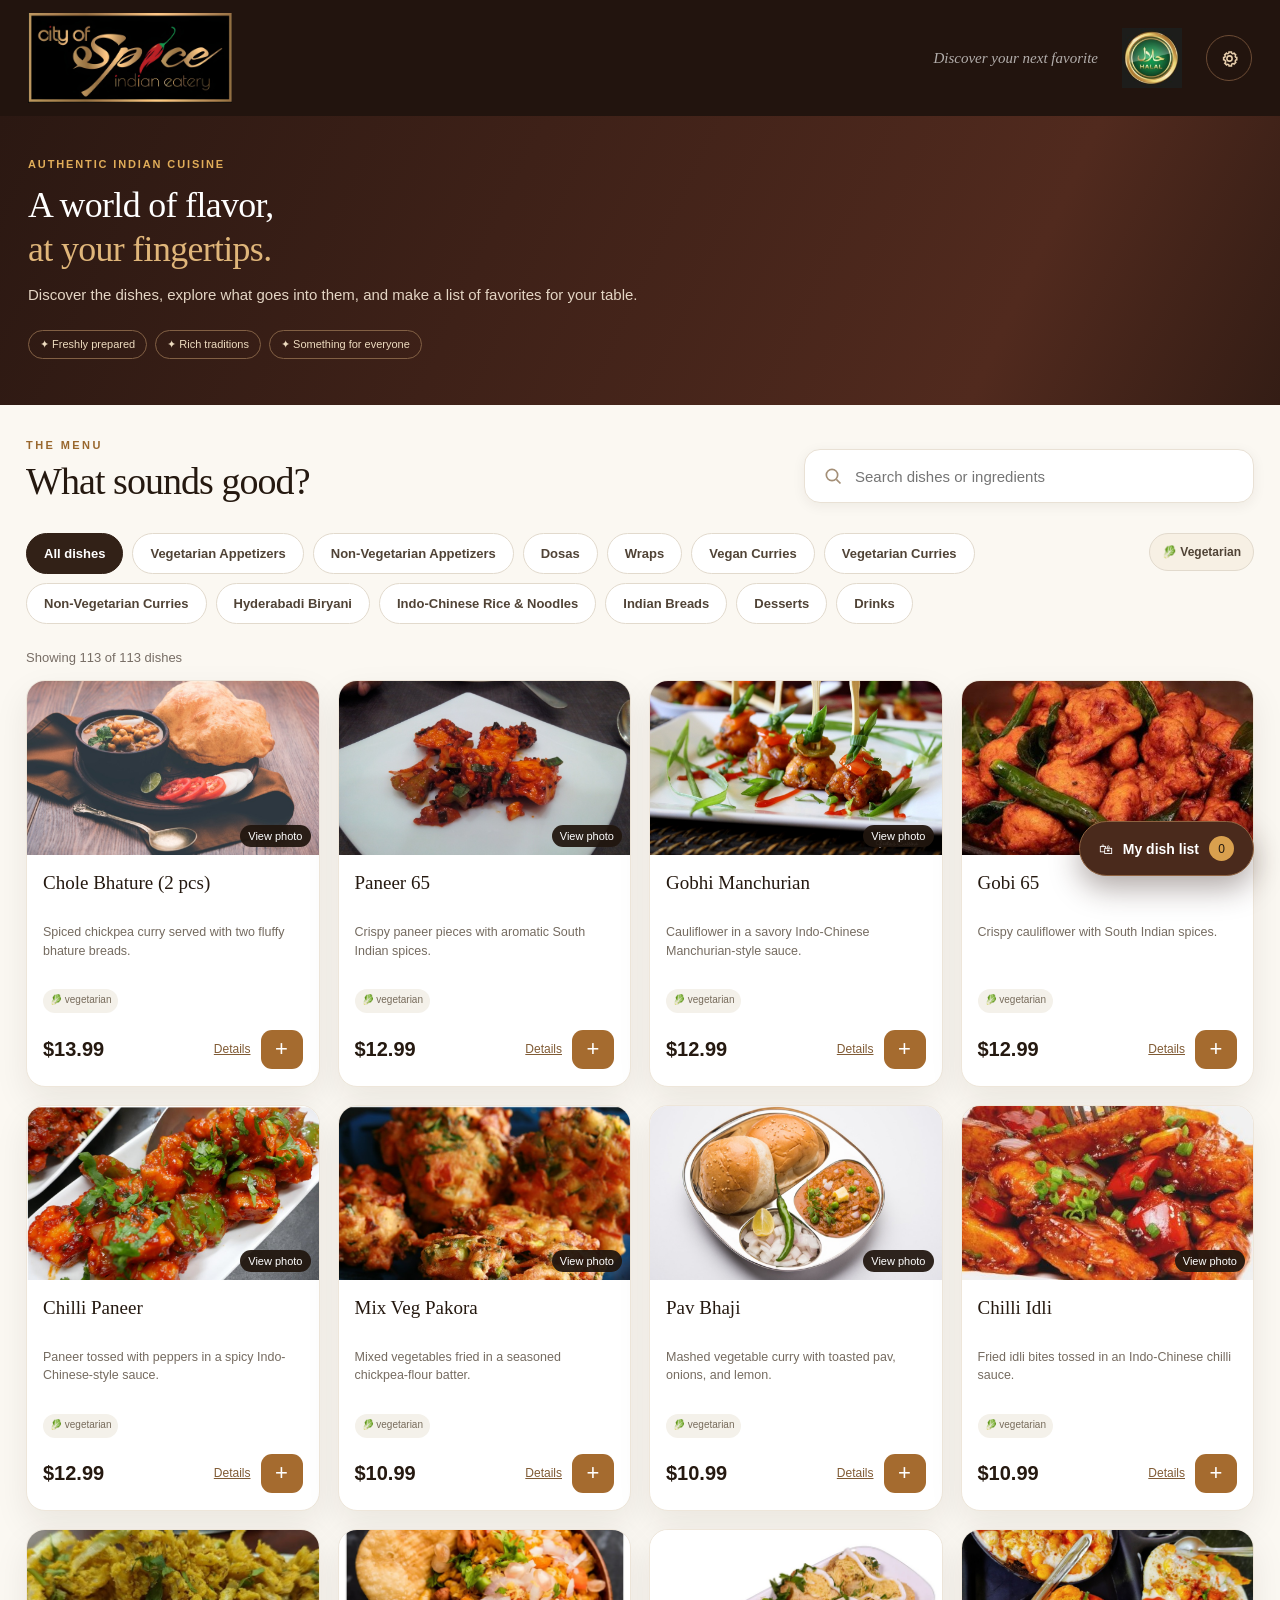
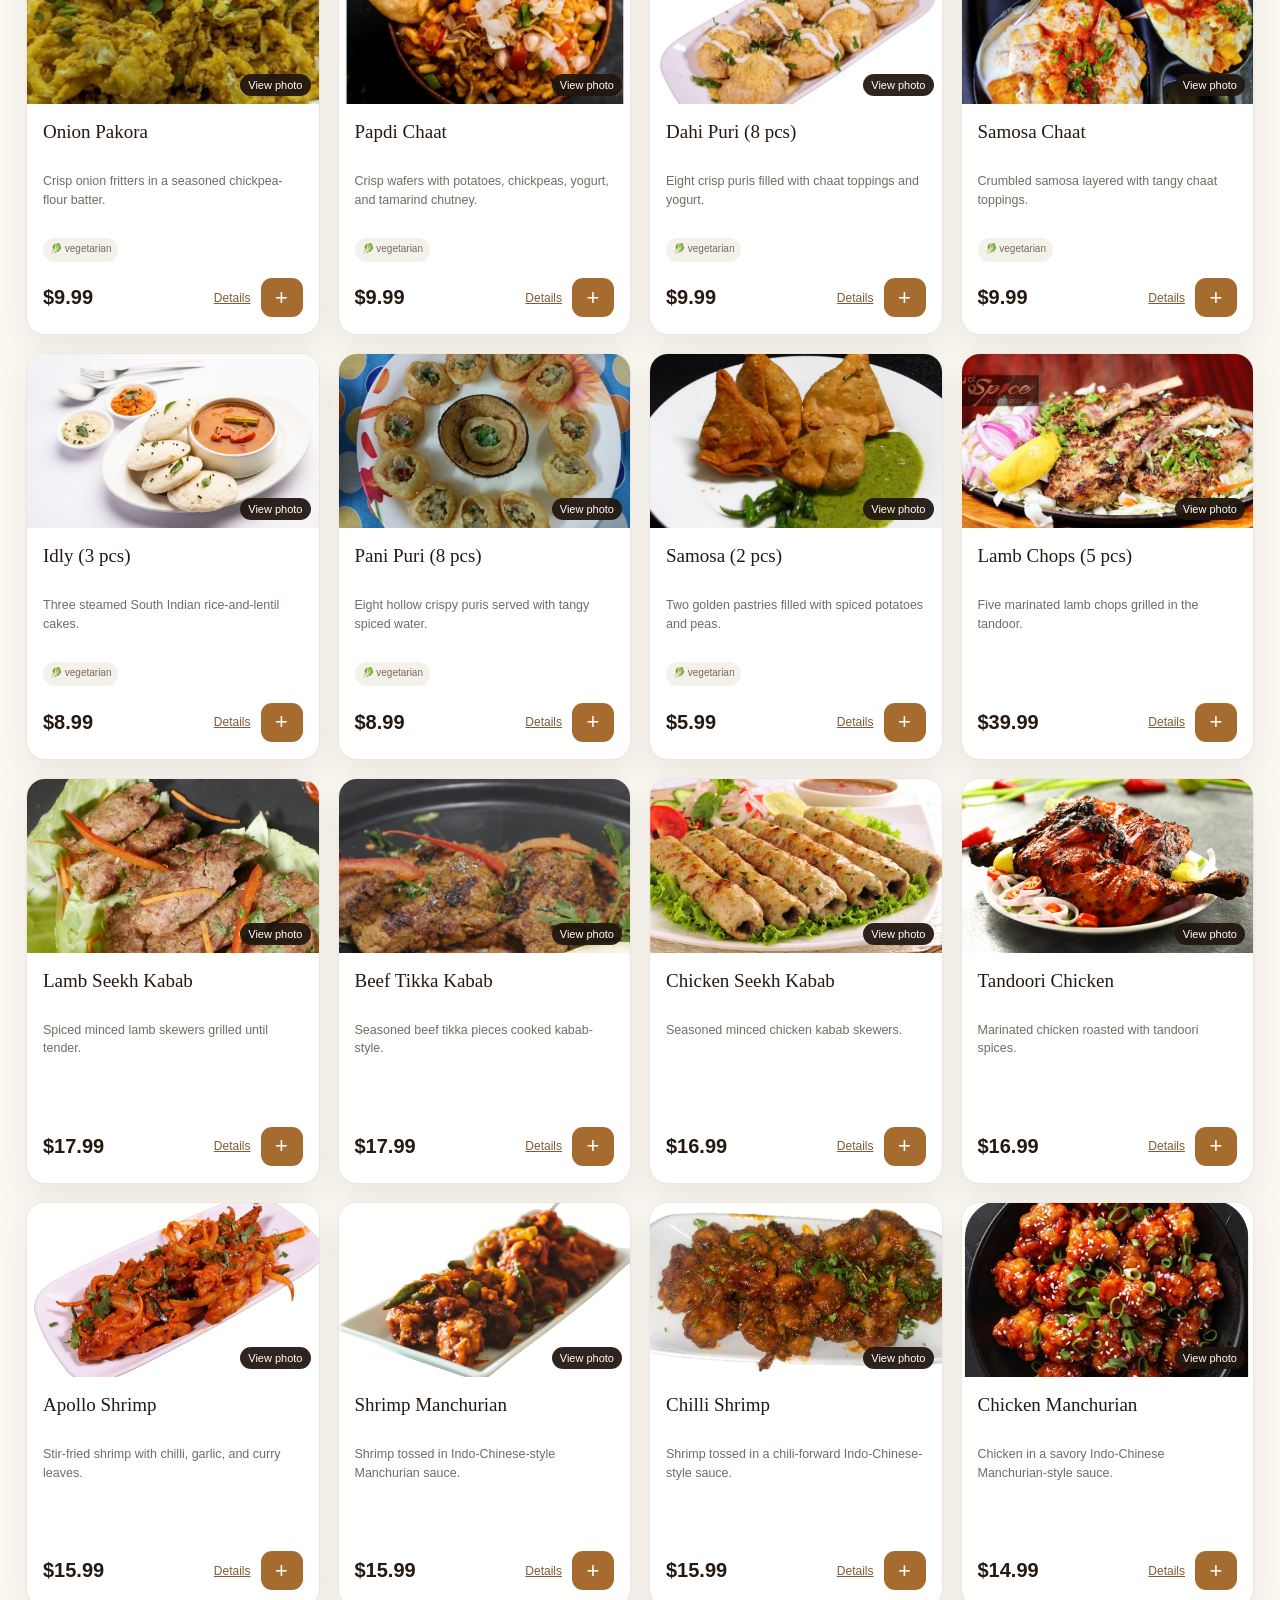
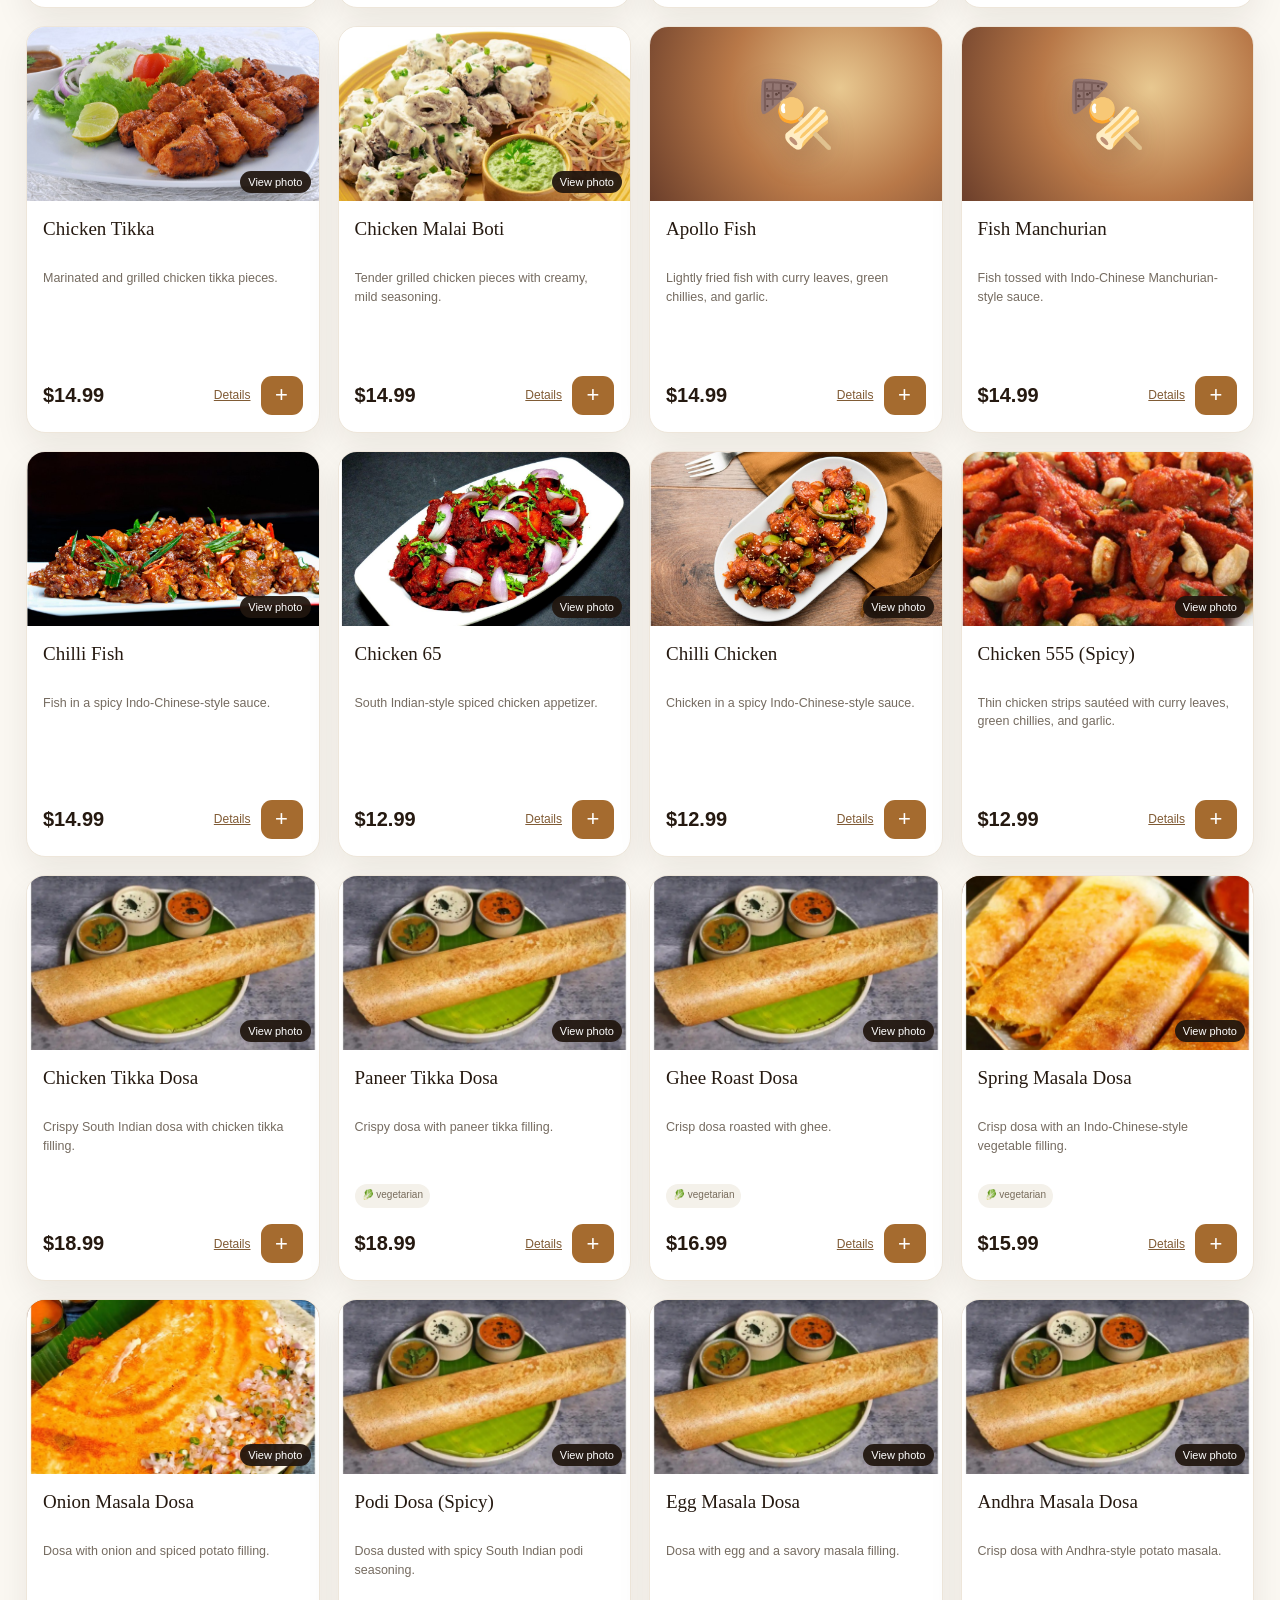
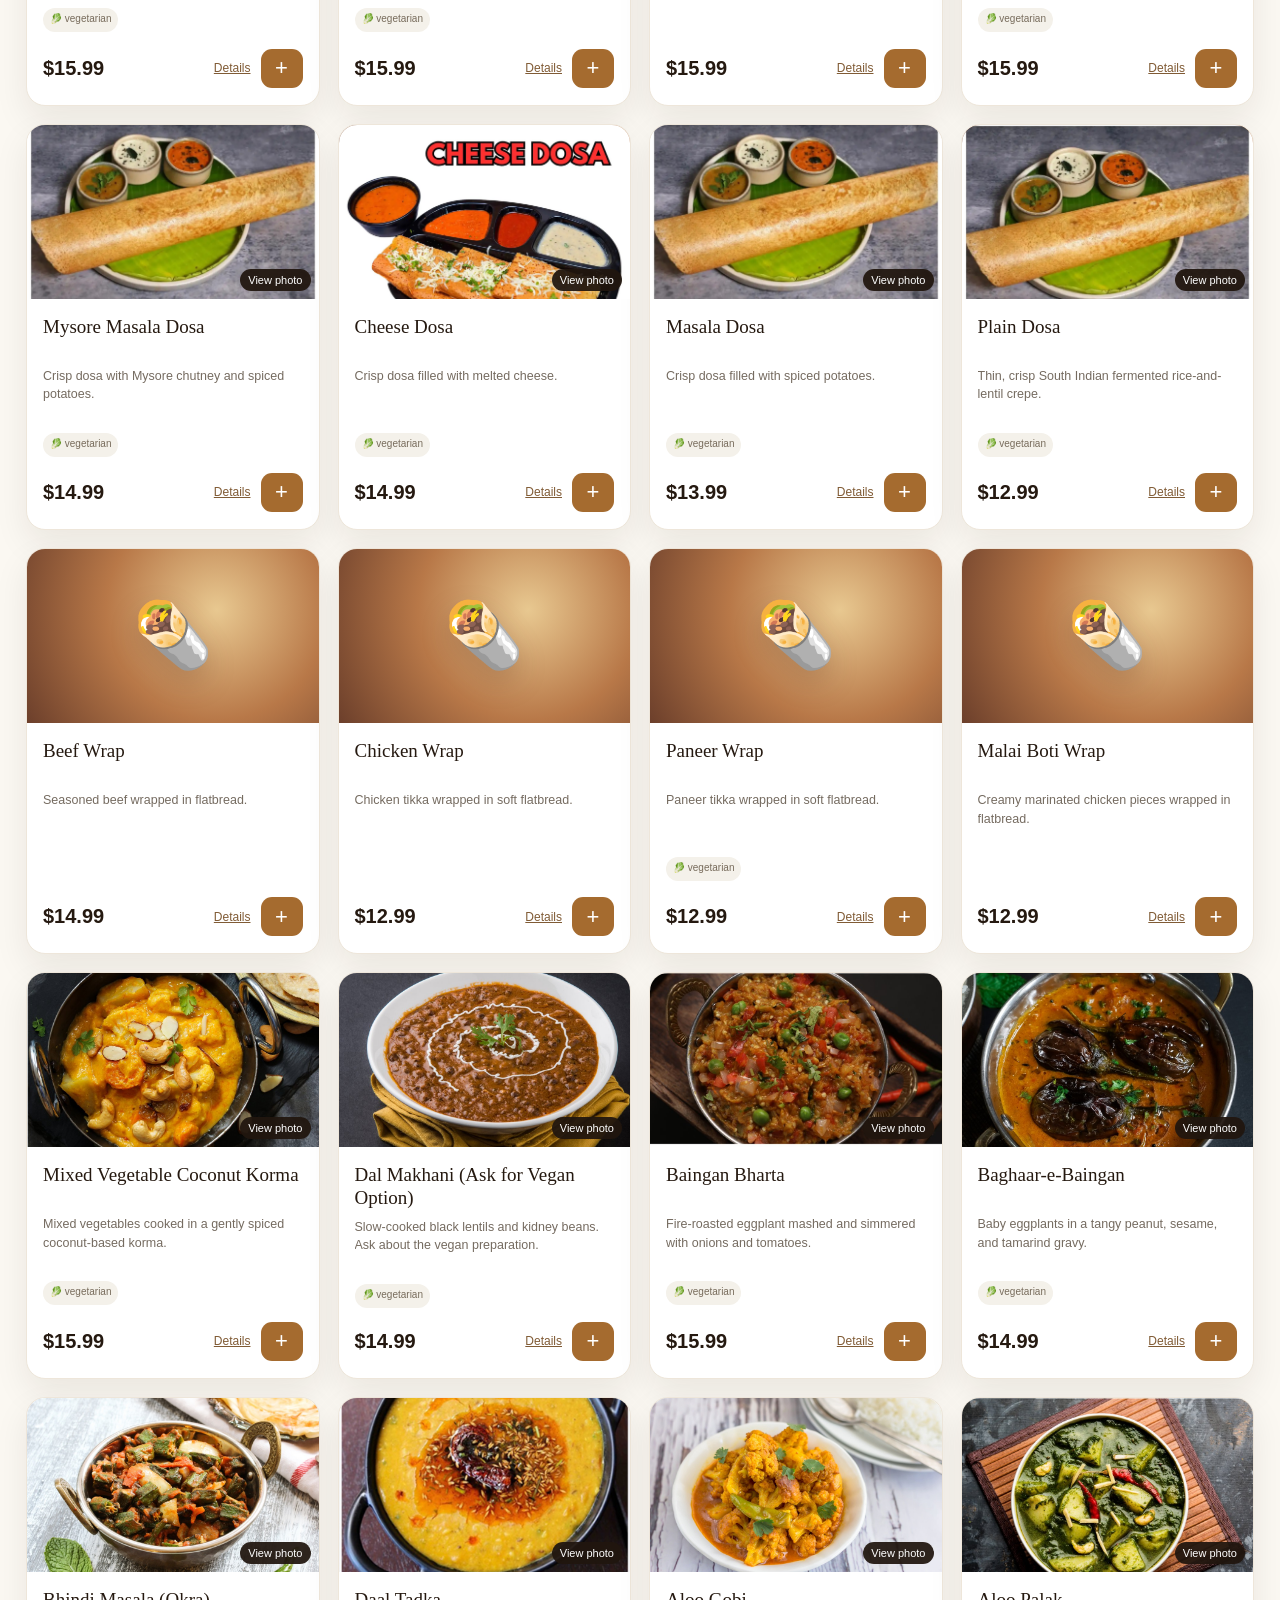
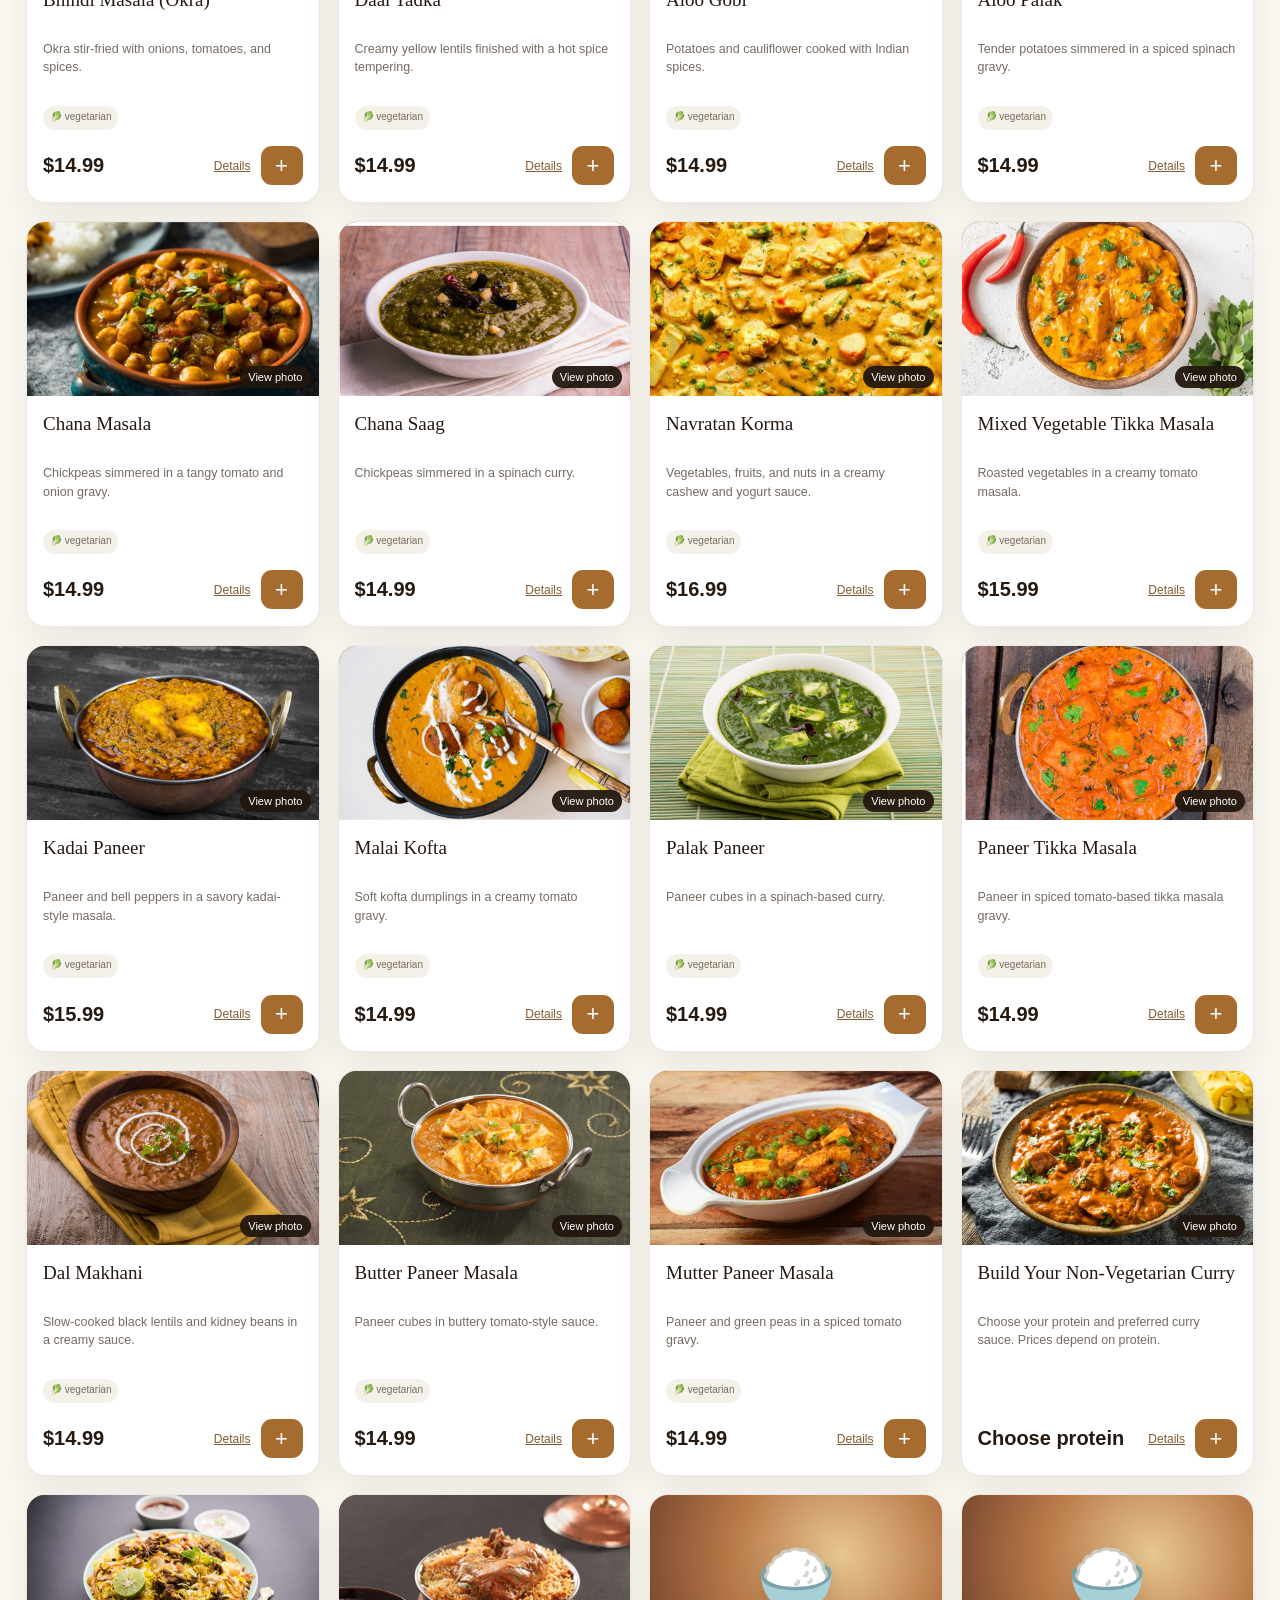
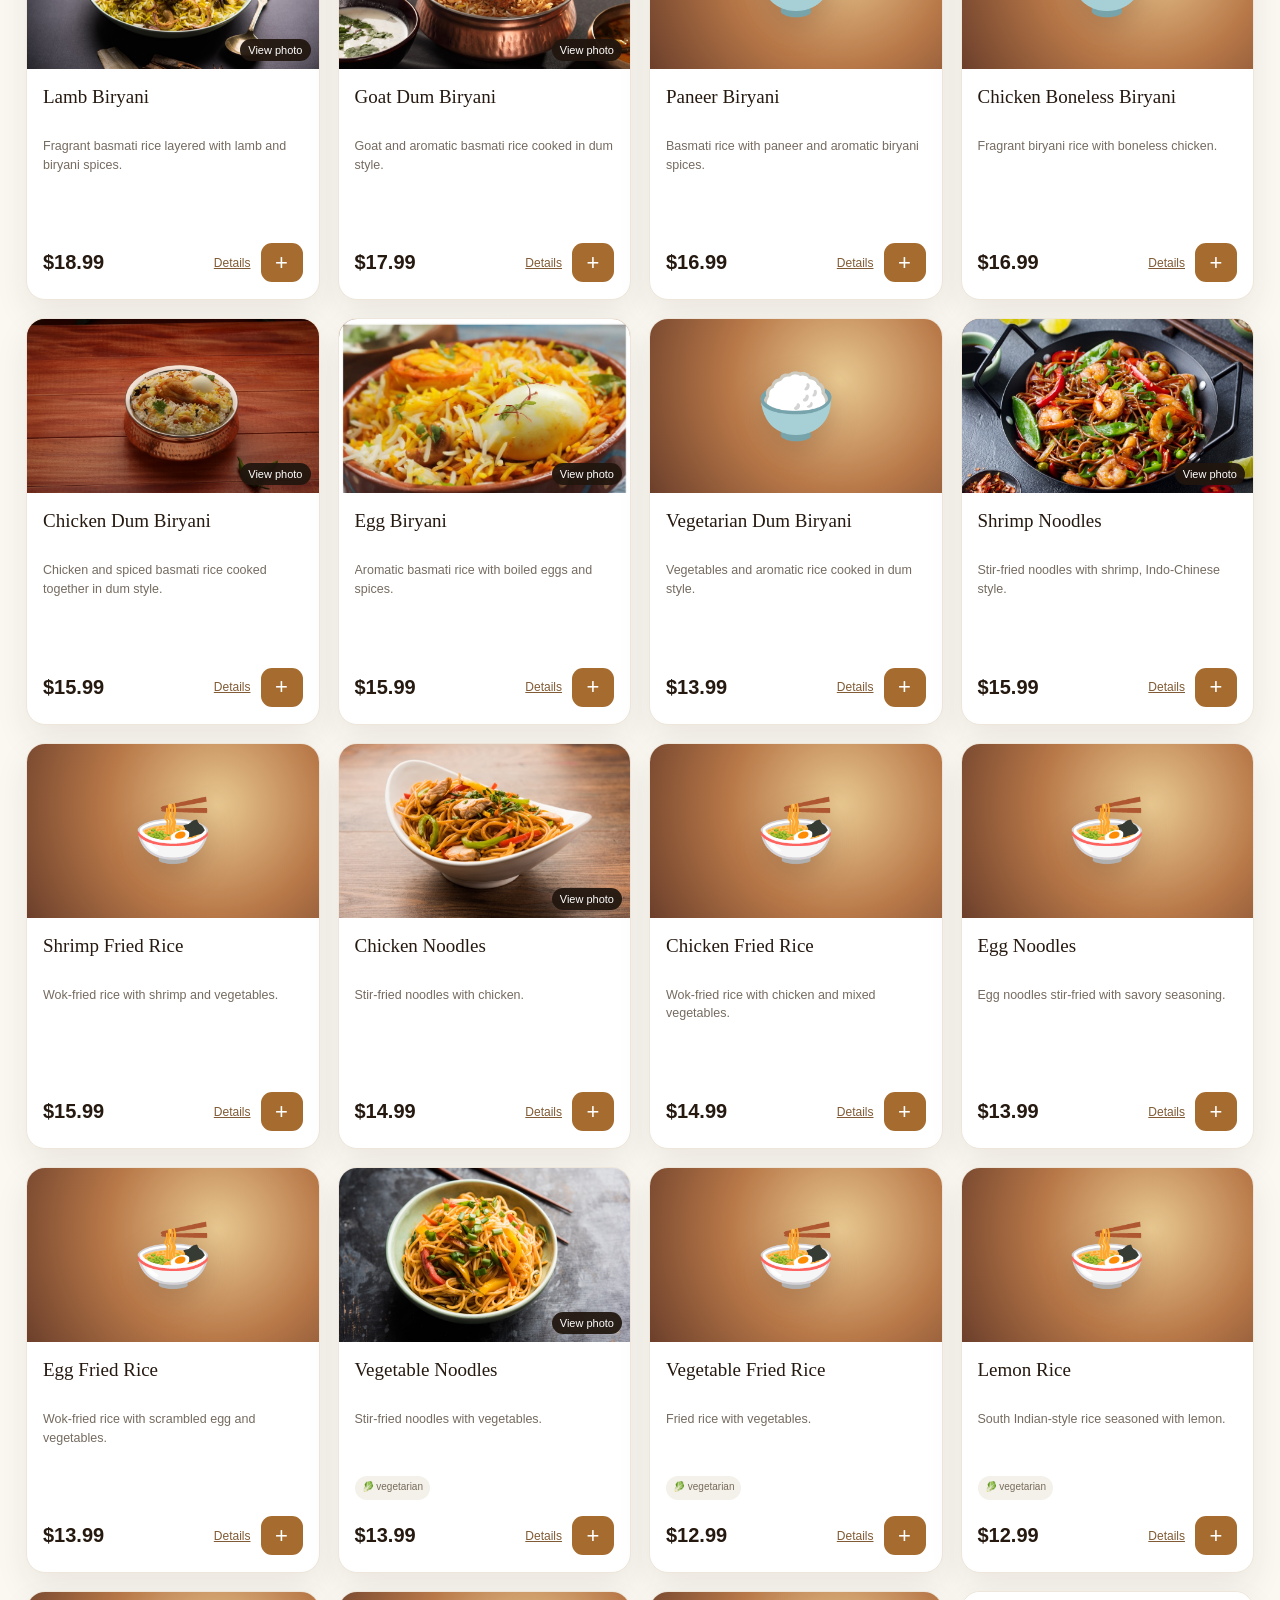
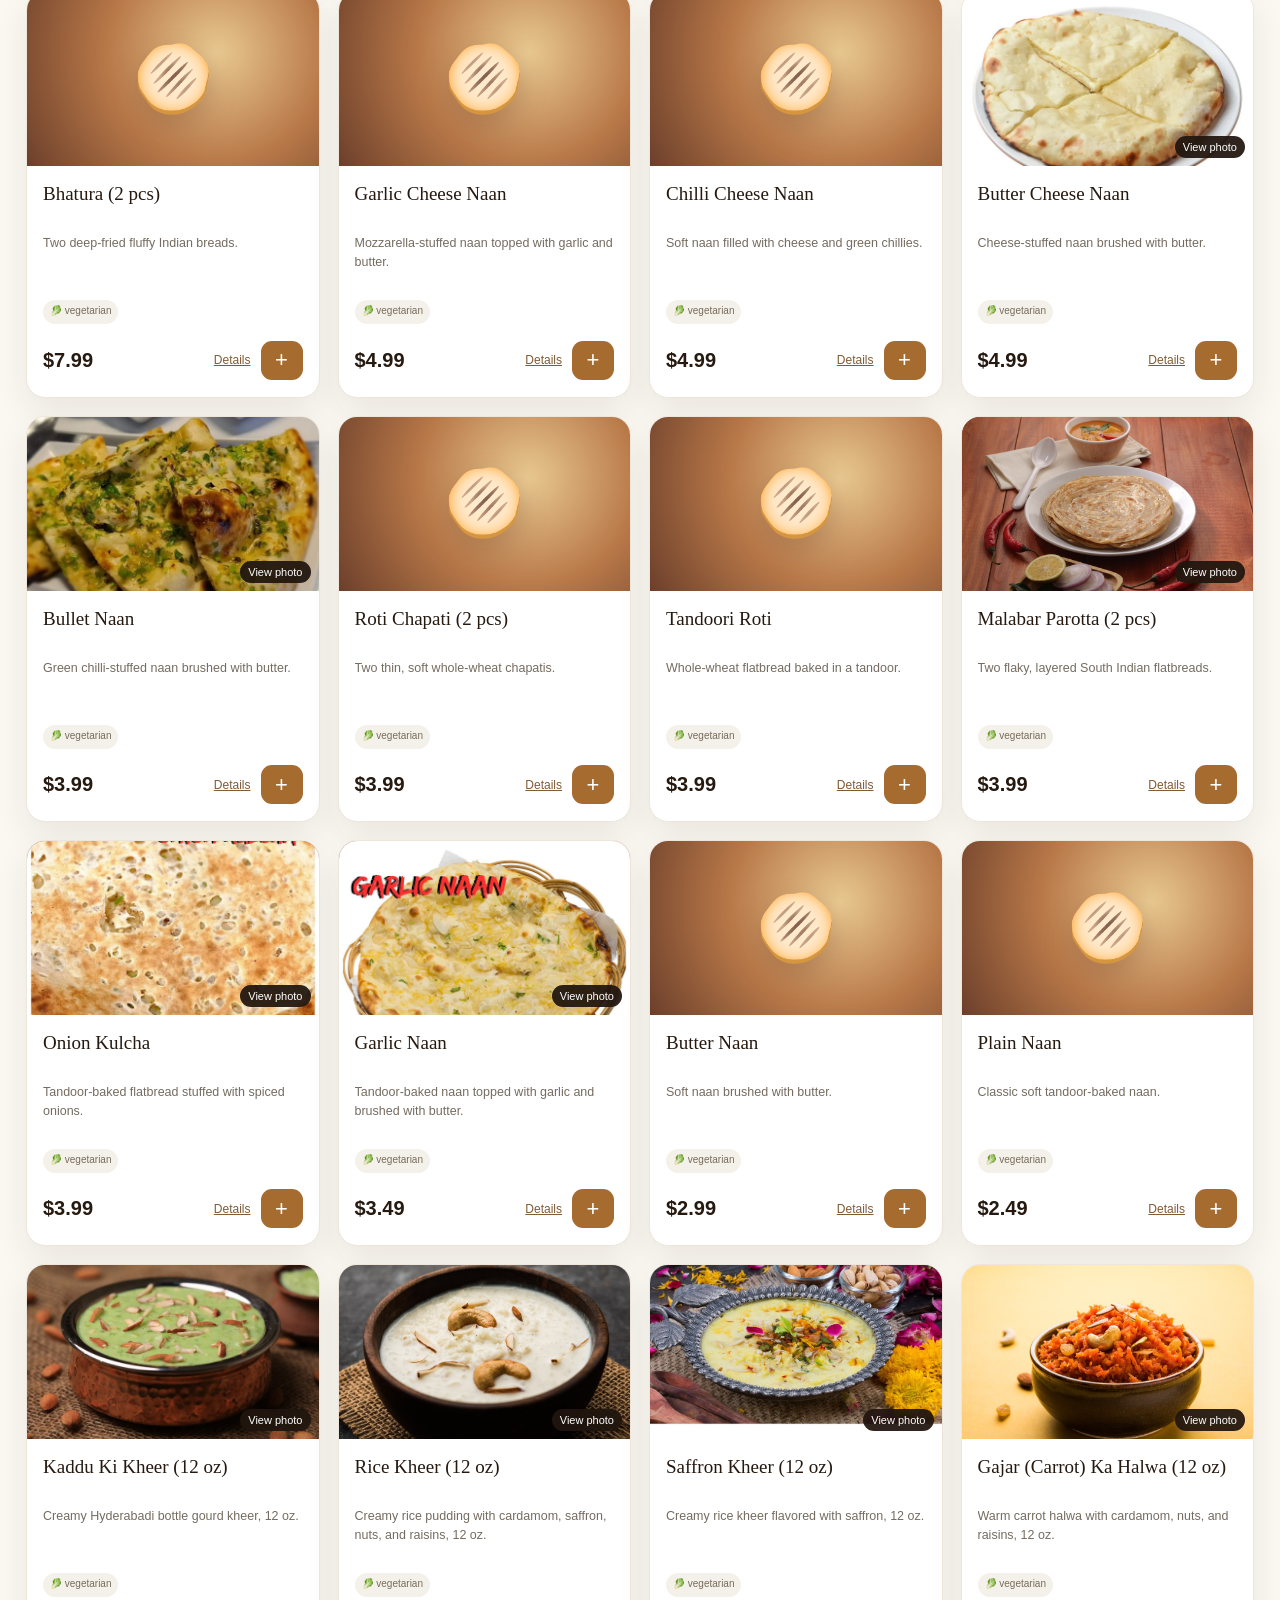
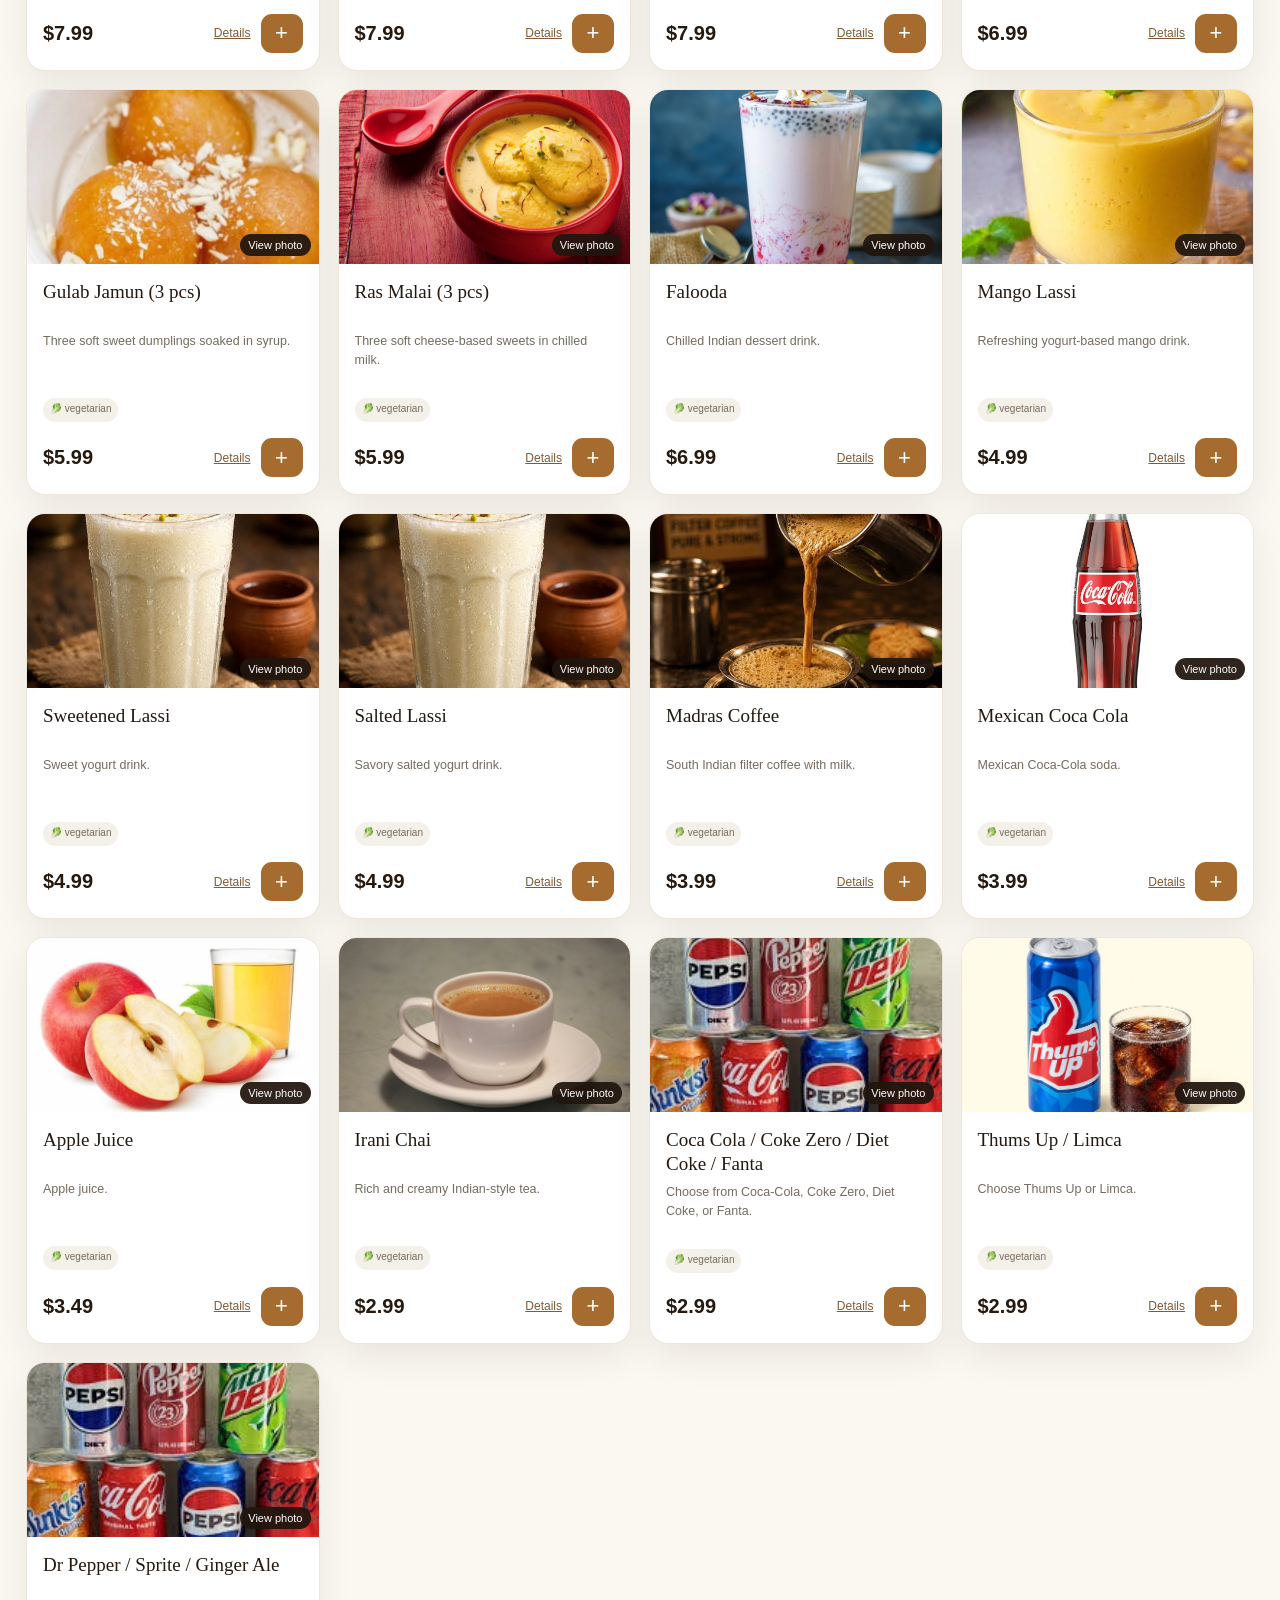
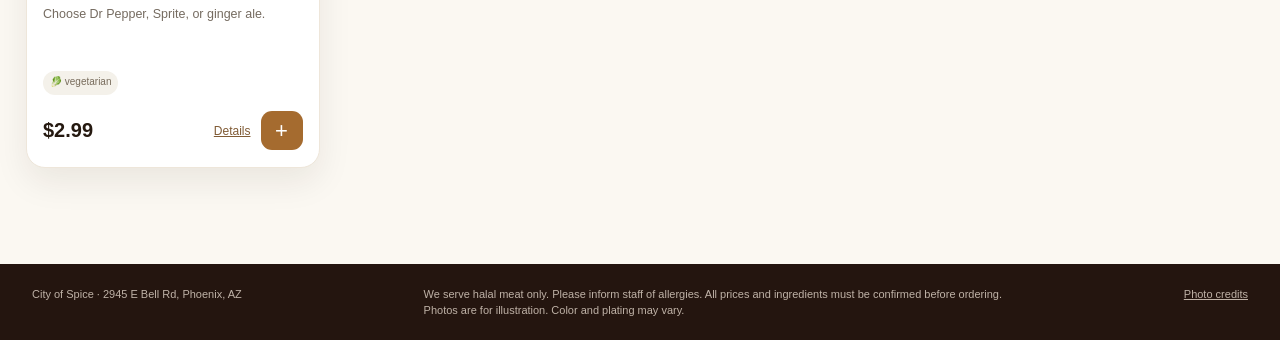
==== commit c95b28c5: "Add menu photo illustration note" ====
--- a/CityOfSpice/index.html
+++ b/CityOfSpice/index.html
@@ -3,7 +3,7 @@
 <main><section class="hero"><div class="hero-inner"><span class="eyebrow">AUTHENTIC INDIAN CUISINE</span><h1>A world of flavor,<br><em>at your fingertips.</em></h1><p>Discover the dishes, explore what goes into them, and make a list of favorites for your table.</p><div class="hero-pills"><span>✦ Freshly prepared</span><span>✦ Rich traditions</span><span>✦ Something for everyone</span></div></div></section>
 <section class="browse"><div class="section-head"><div><span class="eyebrow dark">THE MENU</span><h2>What sounds good?</h2></div><label class="searchbox"><svg viewBox="0 0 24 24" width="20" height="20" fill="none" stroke="currentColor" stroke-width="2"><circle cx="10.8" cy="10.8" r="6.8"/><path d="m16 16 5 5"/></svg><input id="search" type="search" placeholder="Search dishes or ingredients" autocomplete="off" aria-label="Search dishes"></label></div>
 <div class="filters"><div id="categories" class="category-scroll" aria-label="Menu categories"></div><div class="dietary" id="dietary"><button class="diet" data-filter="vegetarian">🥬 Vegetarian</button></div></div><div id="resultsInfo" class="results-info"></div><div id="dishGrid" class="dish-grid"></div><div id="empty" class="empty hidden"><strong>Nothing found</strong><p>Try another search or clear your filters.</p><button id="clearFilters" class="btn btn-gold">Clear filters</button></div></section></main>
-<footer><span>City of Spice · 2945 E Bell Rd, Phoenix, AZ</span><span>We serve halal meat only. Please inform staff of allergies. All prices and ingredients must be confirmed before ordering.</span><a href="images/photo-credits.html" style="color:inherit">Photo credits</a></footer>
+<footer><span>City of Spice · 2945 E Bell Rd, Phoenix, AZ</span><span>We serve halal meat only. Please inform staff of allergies. All prices and ingredients must be confirmed before ordering.<small class="menu-photo-note">Photos are for illustration. Color and plating may vary.</small></span><a href="images/photo-credits.html" style="color:inherit">Photo credits</a></footer>
 <button id="cartFab" class="cart-fab" aria-label="Open my dish list"><span>🛍</span> <b>My dish list</b><span id="cartCount" class="cart-count">0</span></button>
 <div id="modalLayer" class="modal-layer hidden" aria-hidden="true"><div id="modalBackdrop" class="backdrop"></div><div class="dialog" id="dialog" role="dialog" aria-modal="true"></div></div>
 <div id="toast" role="status" class="toast hidden"></div>
--- a/CityOfSpice/styles.css
+++ b/CityOfSpice/styles.css
@@ -58,10 +58,10 @@
 .spice-choice{padding:15px 0;margin:14px 0;border-top:1px solid #eadfce;border-bottom:1px solid #eadfce}
 .spice-title{font-weight:750;font-size:14px;color:#3e2b20;margin-bottom:11px}
 .spice-title span{display:block;font-size:12px;font-weight:400;color:#7c6e61;margin-top:5px}
-.spice-options{display:flex;gap:9px;flex-wrap:wrap}
-.spice-options label{display:block;cursor:pointer;flex:1;min-width:98px}
+.spice-options{display:flex;gap:6px;flex-wrap:wrap}
+.spice-options label{display:block;cursor:pointer}
 .spice-options input{position:absolute;opacity:0;width:1px;height:1px}
-.spice-options span{display:block;text-align:center;border:1px solid #ddceba;background:#fff;border-radius:12px;padding:12px 9px;font-size:13px;font-weight:700}
+.spice-options span{display:inline-flex;align-items:center;justify-content:center;min-height:36px;padding:4px 10px;border:1px solid #ddceba;background:#fff;border-radius:20px;font-size:12px;font-weight:700}
 .spice-options input:checked+span{background:#463022;color:white;border-color:#463022;box-shadow:0 0 0 2px #c99758}
 .spice-options input:focus-visible+span{outline:3px solid #dcb06c;outline-offset:2px}
 .spice-admin-label{display:flex;align-items:center;gap:10px;font-size:13px;font-weight:600}
@@ -105,3 +105,21 @@
   max-height: none;
   background: none;
 }
+
+.curry-bread {
+  margin-top: 20px;
+  padding: 14px;
+  border: 1px solid #eadcc9;
+  border-radius: 14px;
+  background: #fbf6ee;
+}
+.curry-bread h3 { margin: 0 0 8px; }
+.curry-bread-controls {
+  display: flex;
+  flex-wrap: wrap;
+  align-items: end;
+  gap: 10px;
+}
+.curry-bread-controls .field { flex: 1 1 175px; min-width: 0; }
+
+.menu-photo-note { display: block; margin-top: 4px; font-size: inherit; }
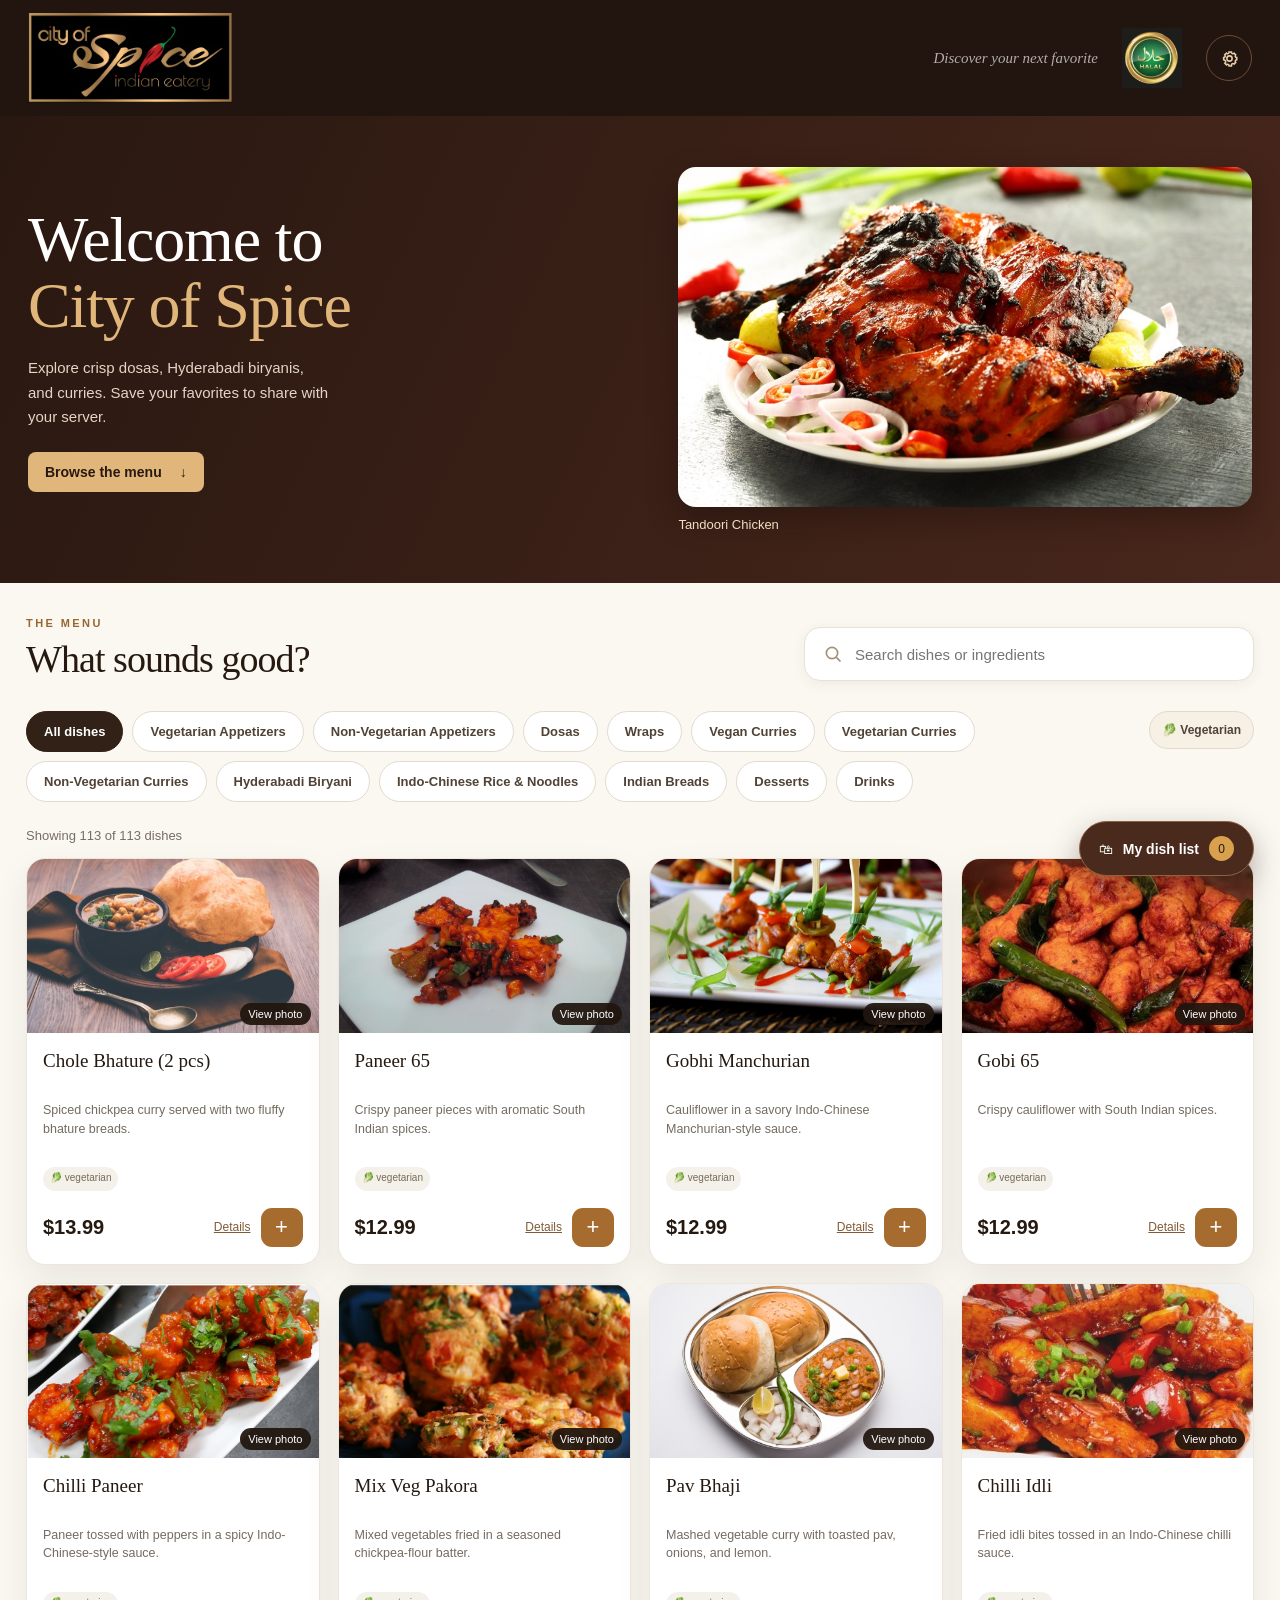
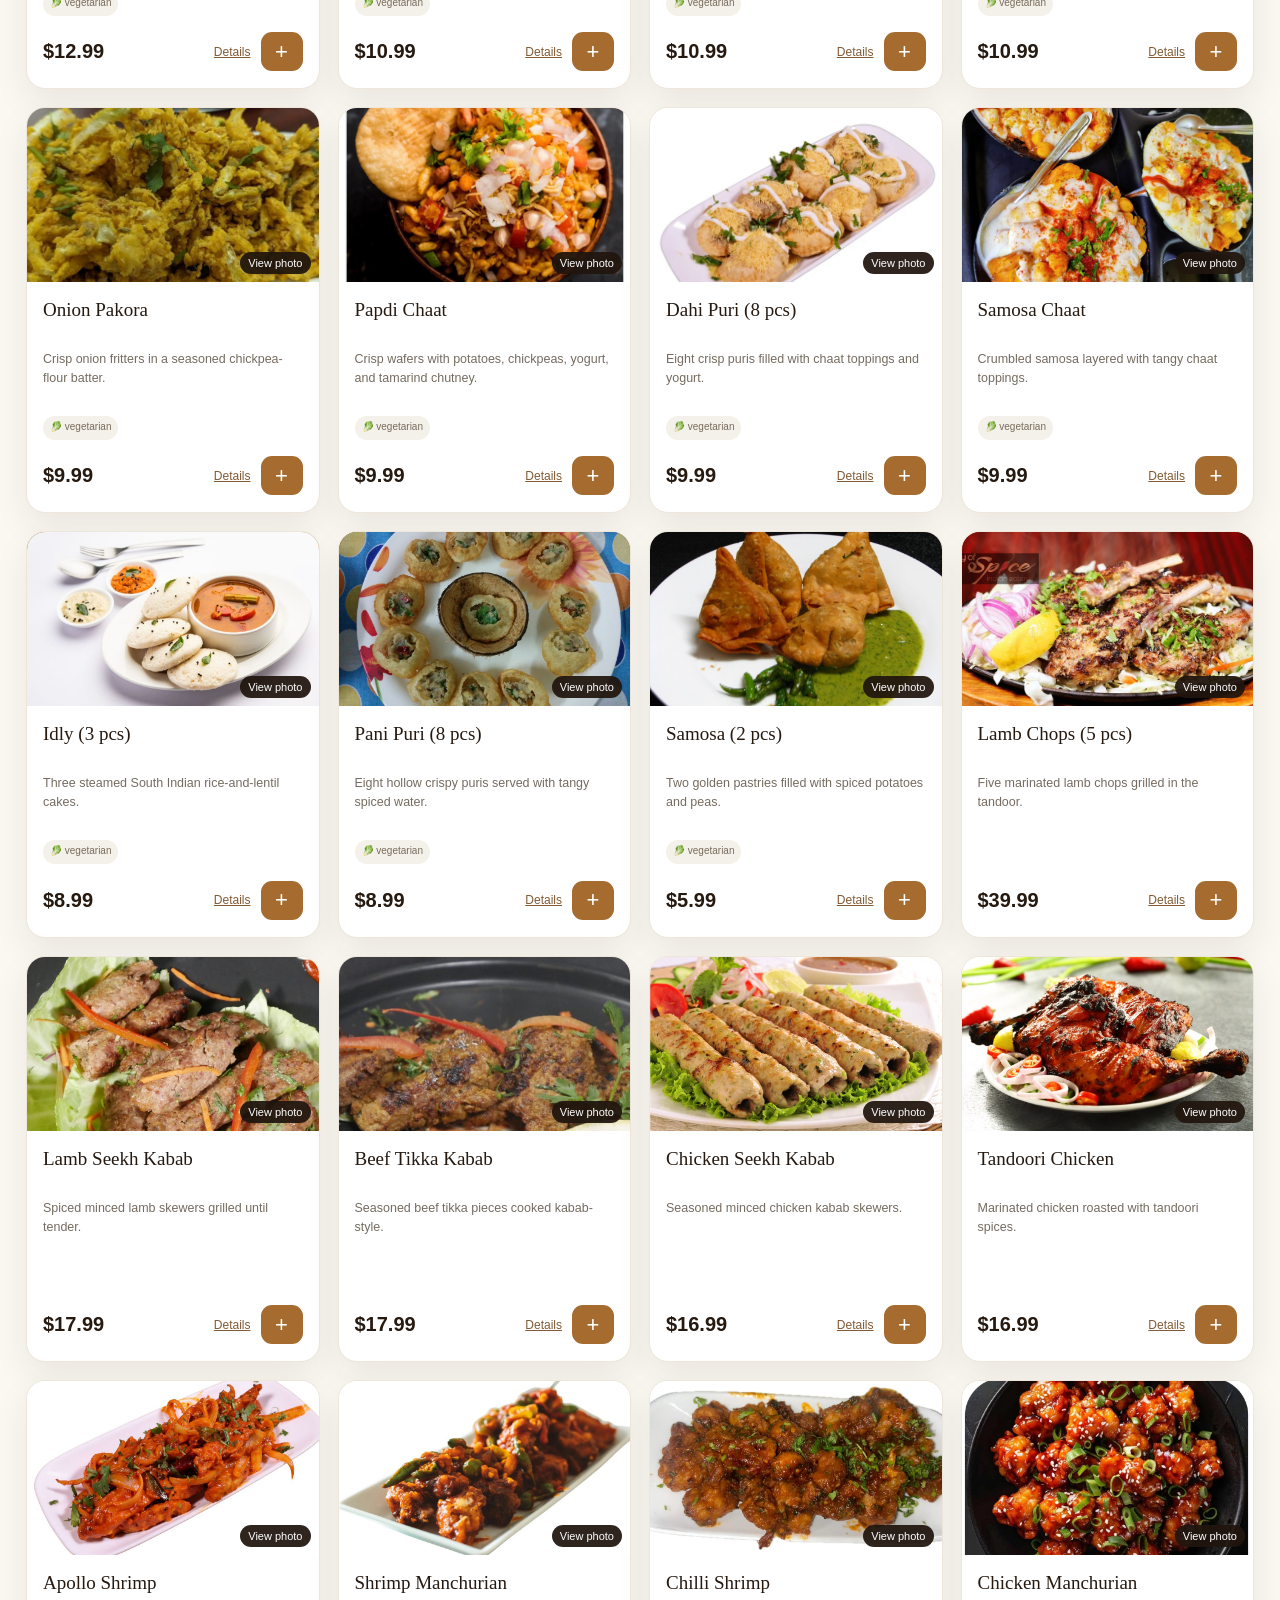
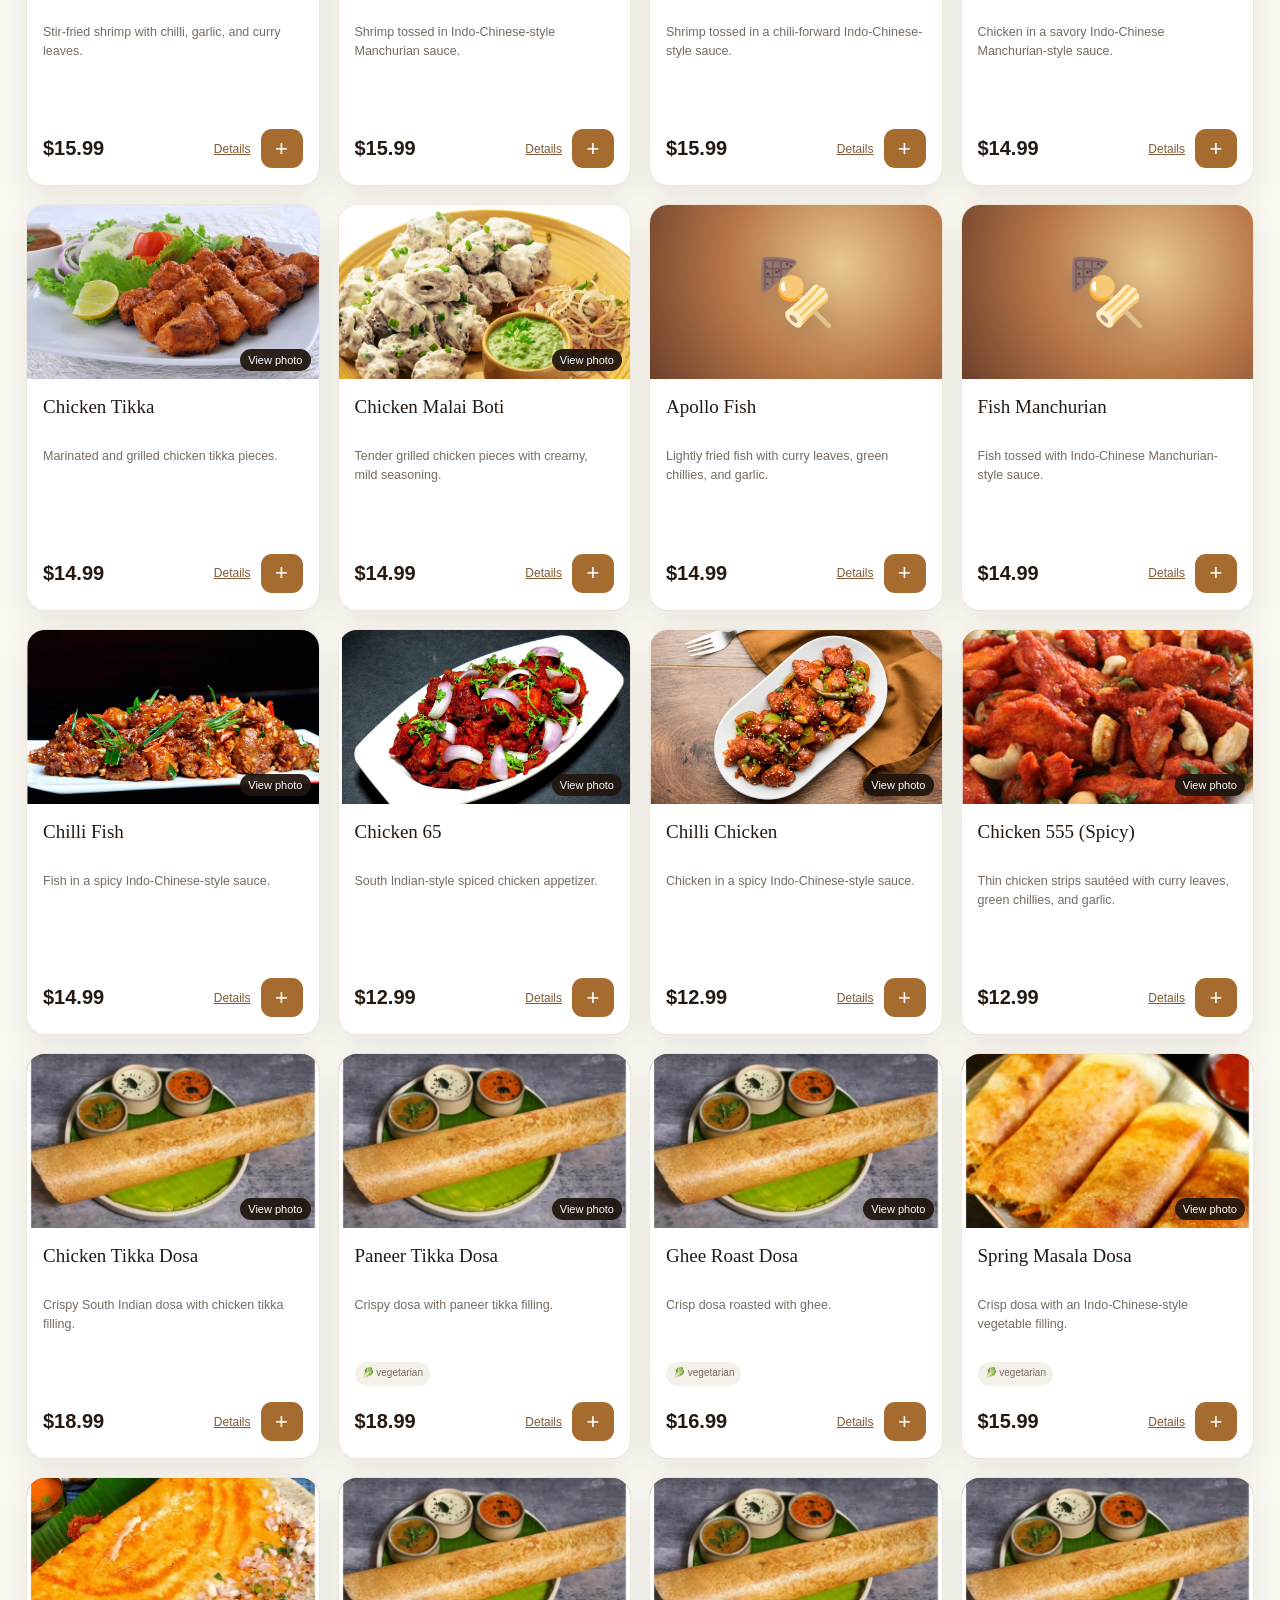
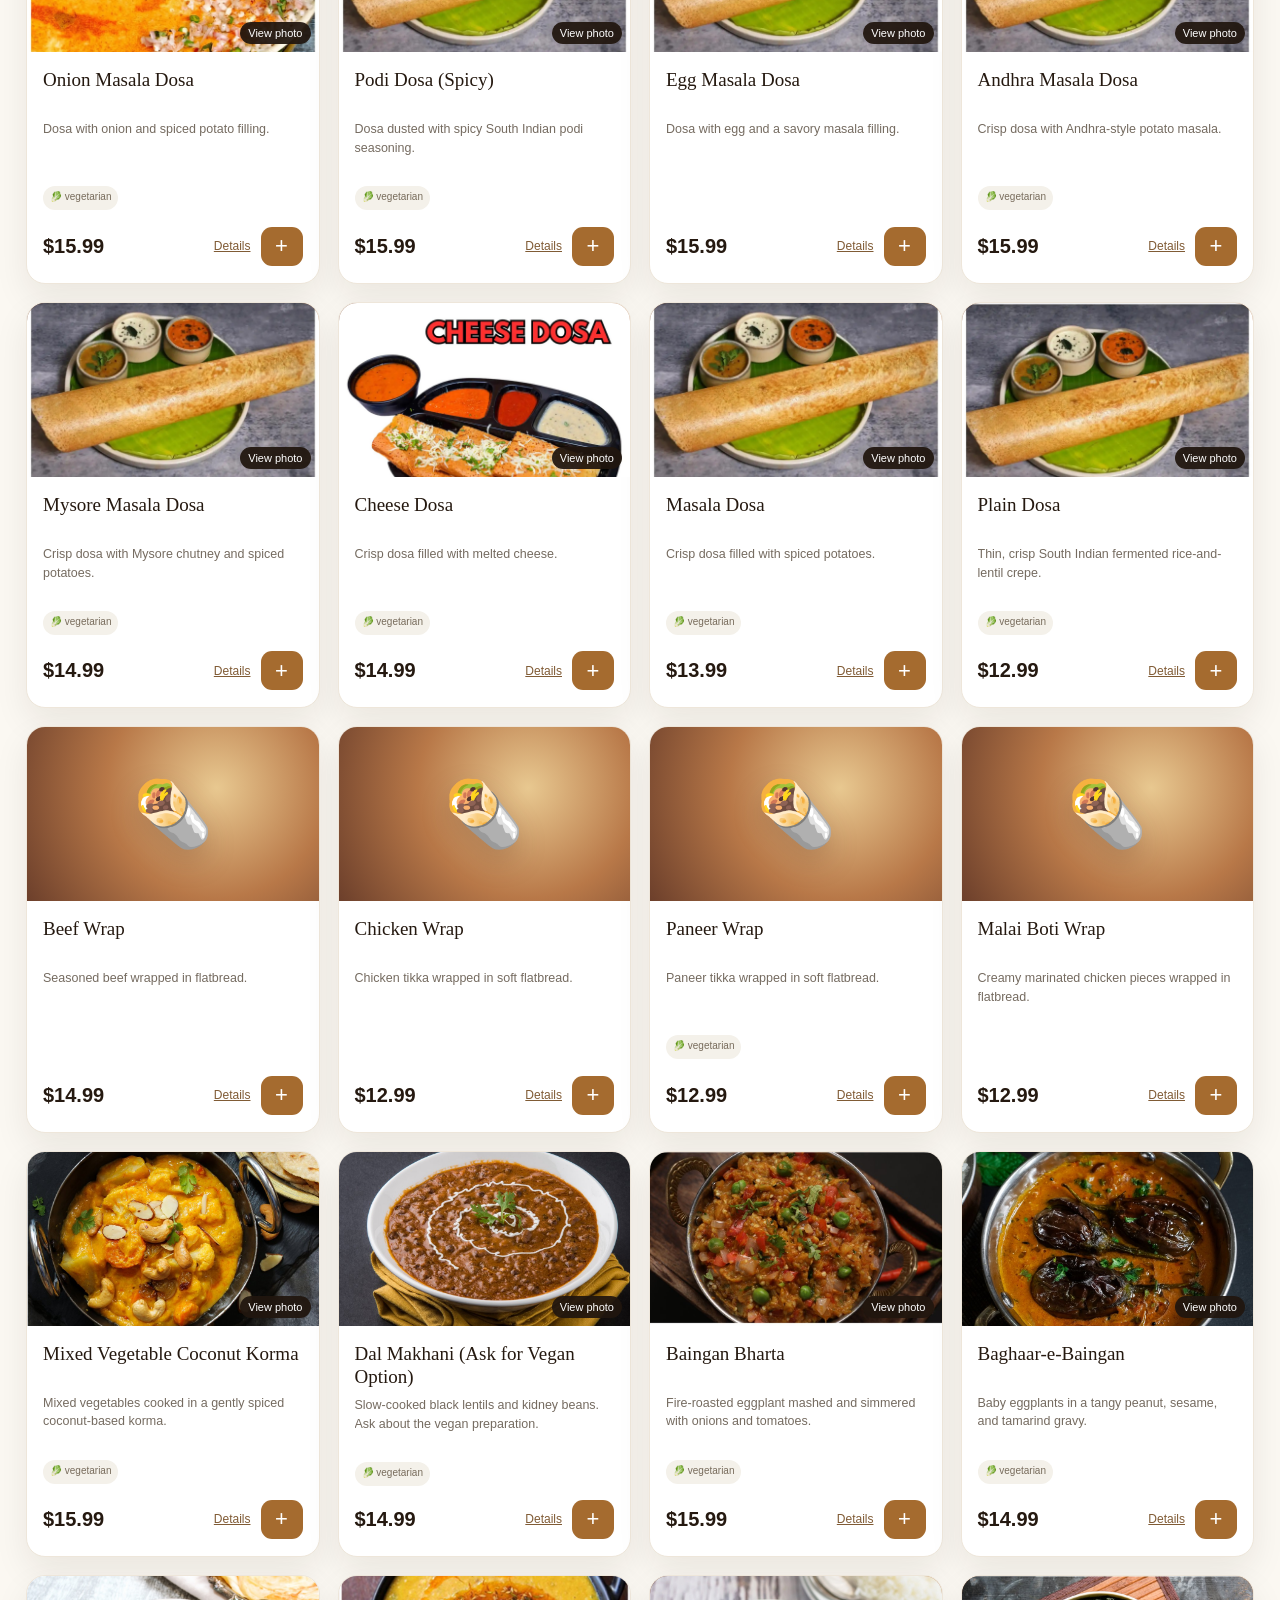
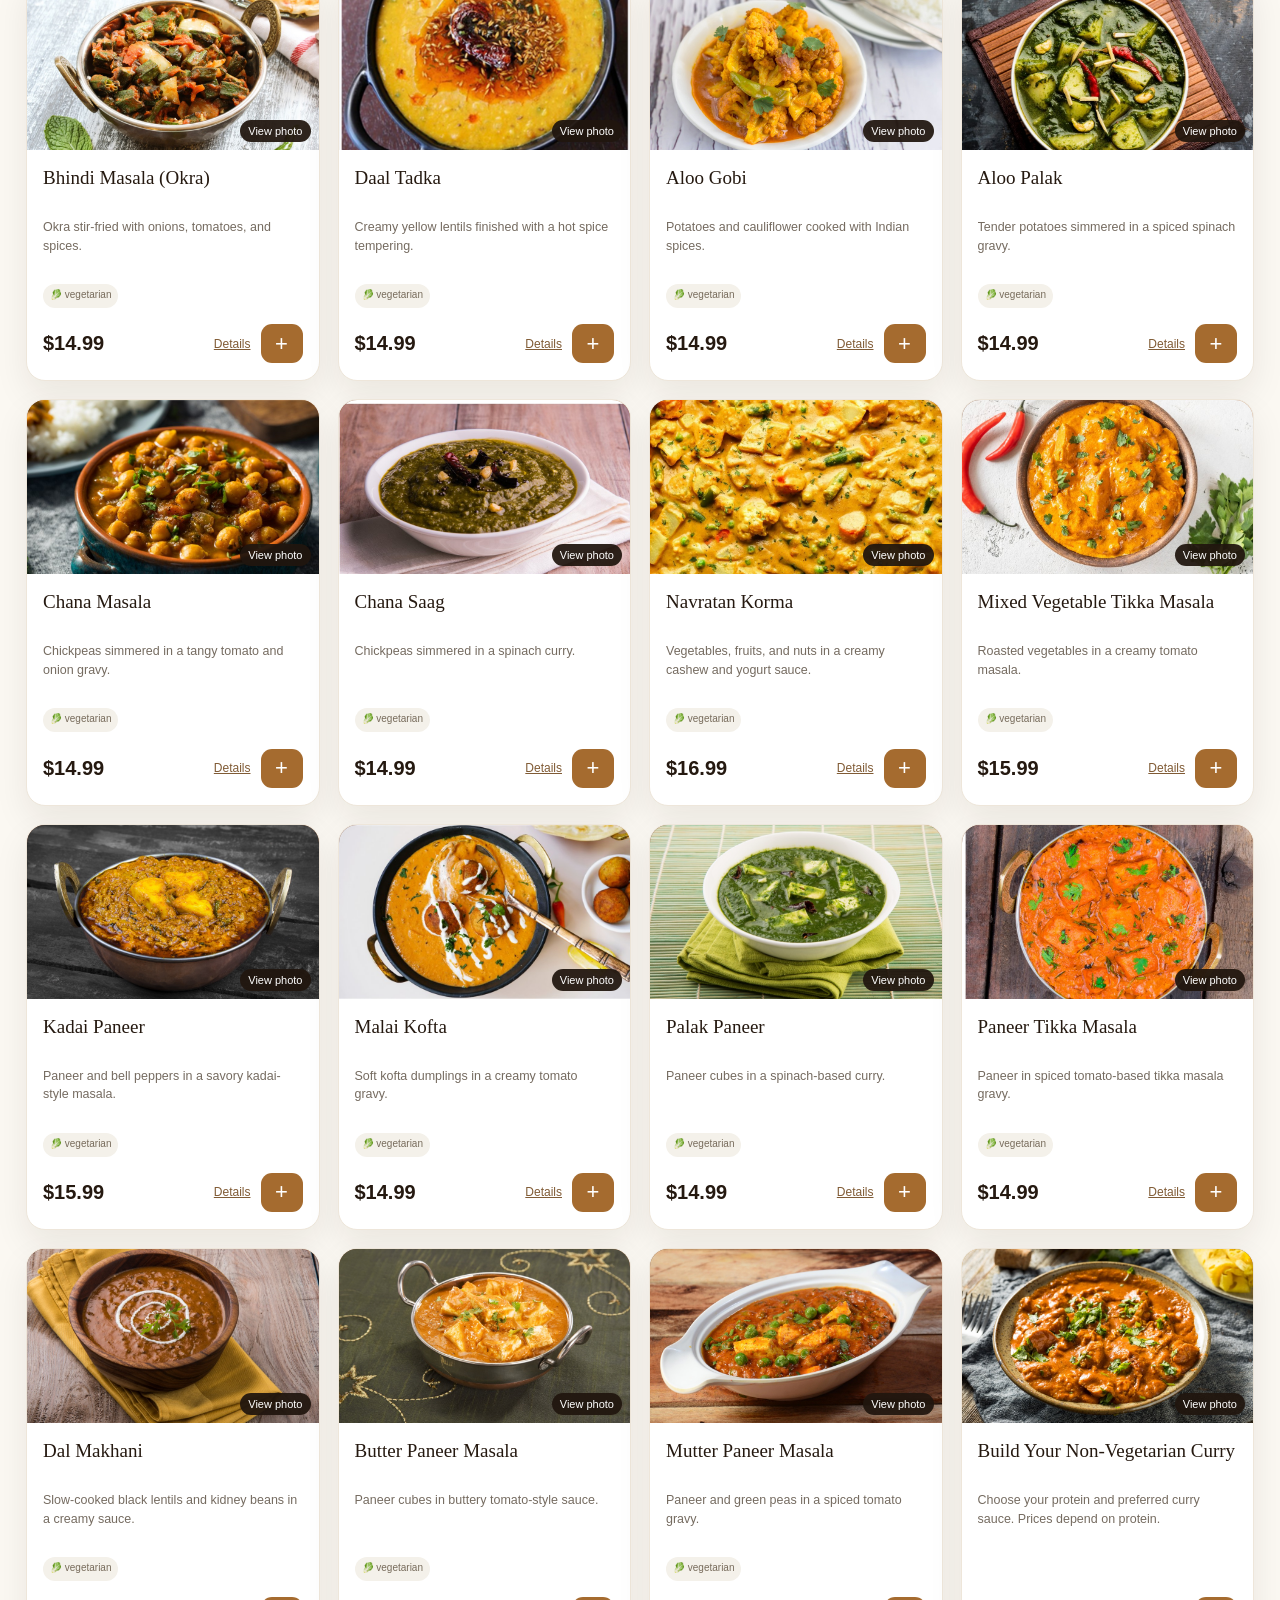
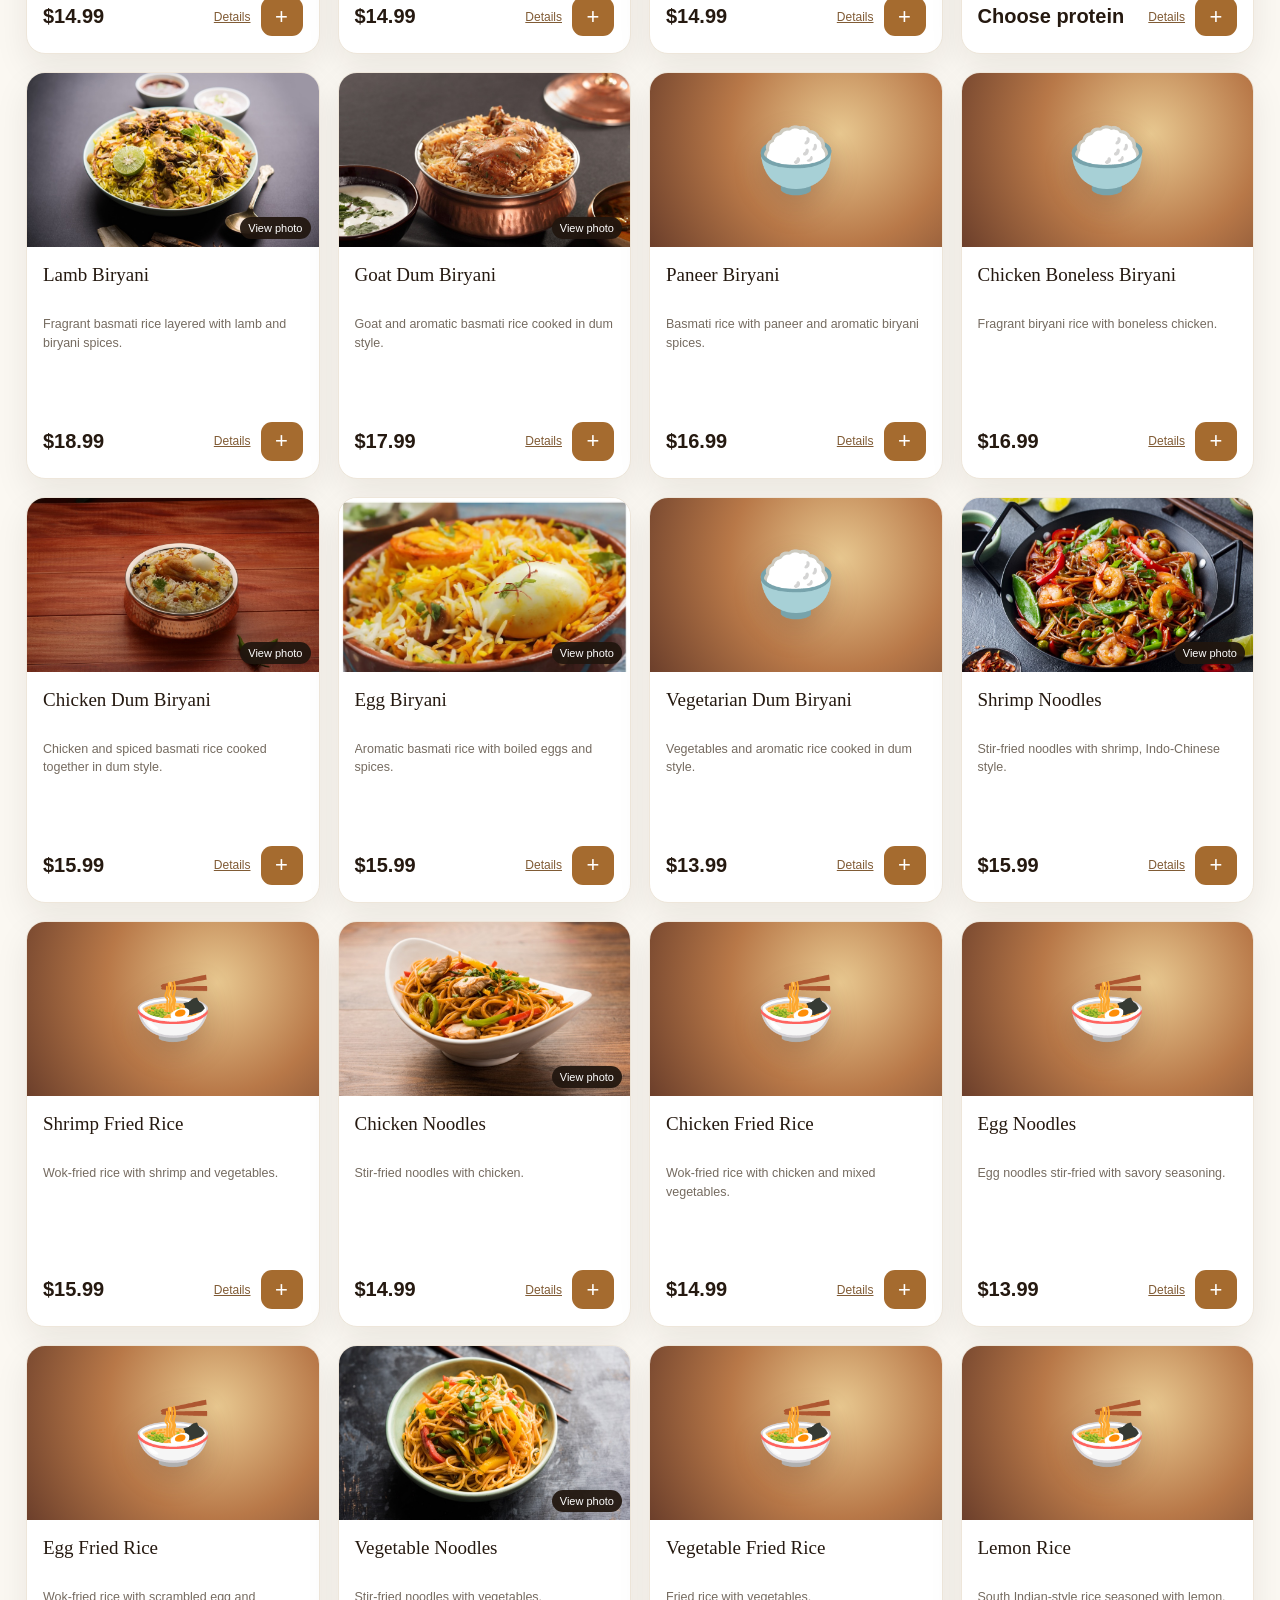
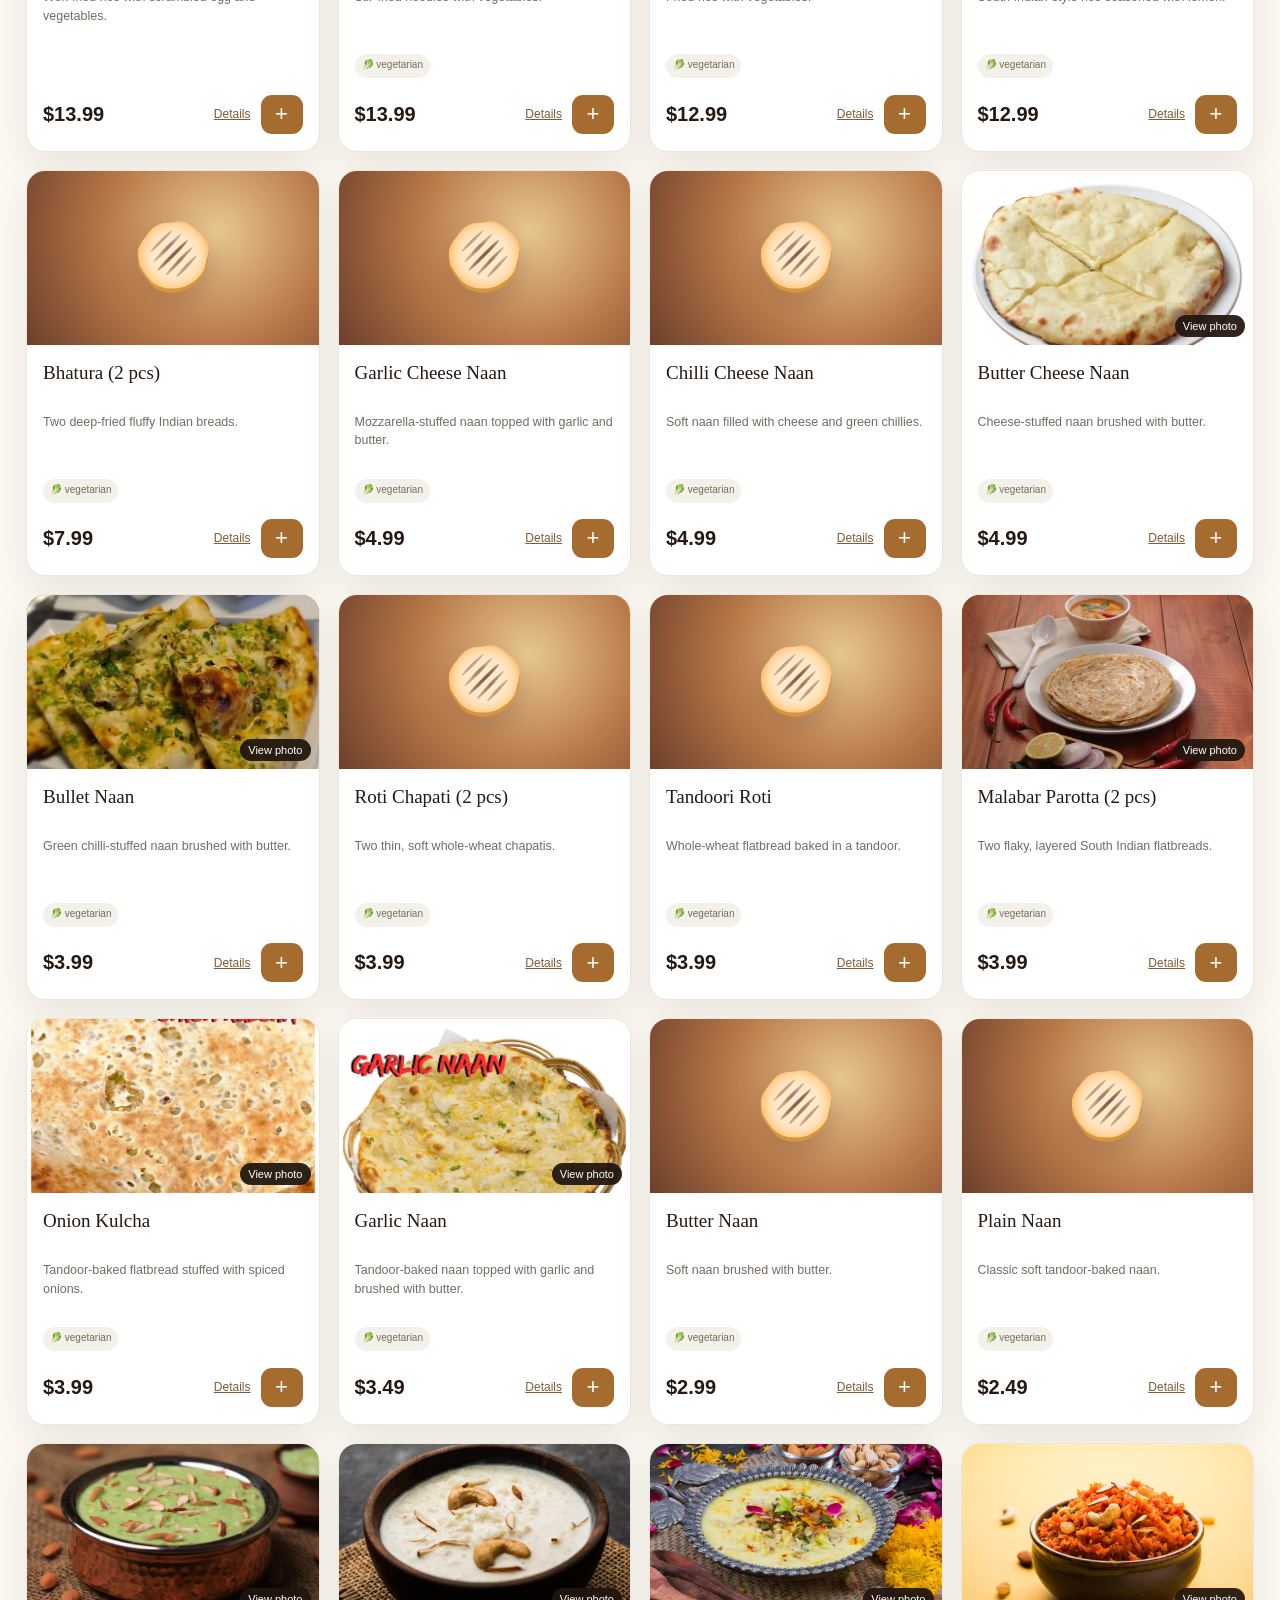
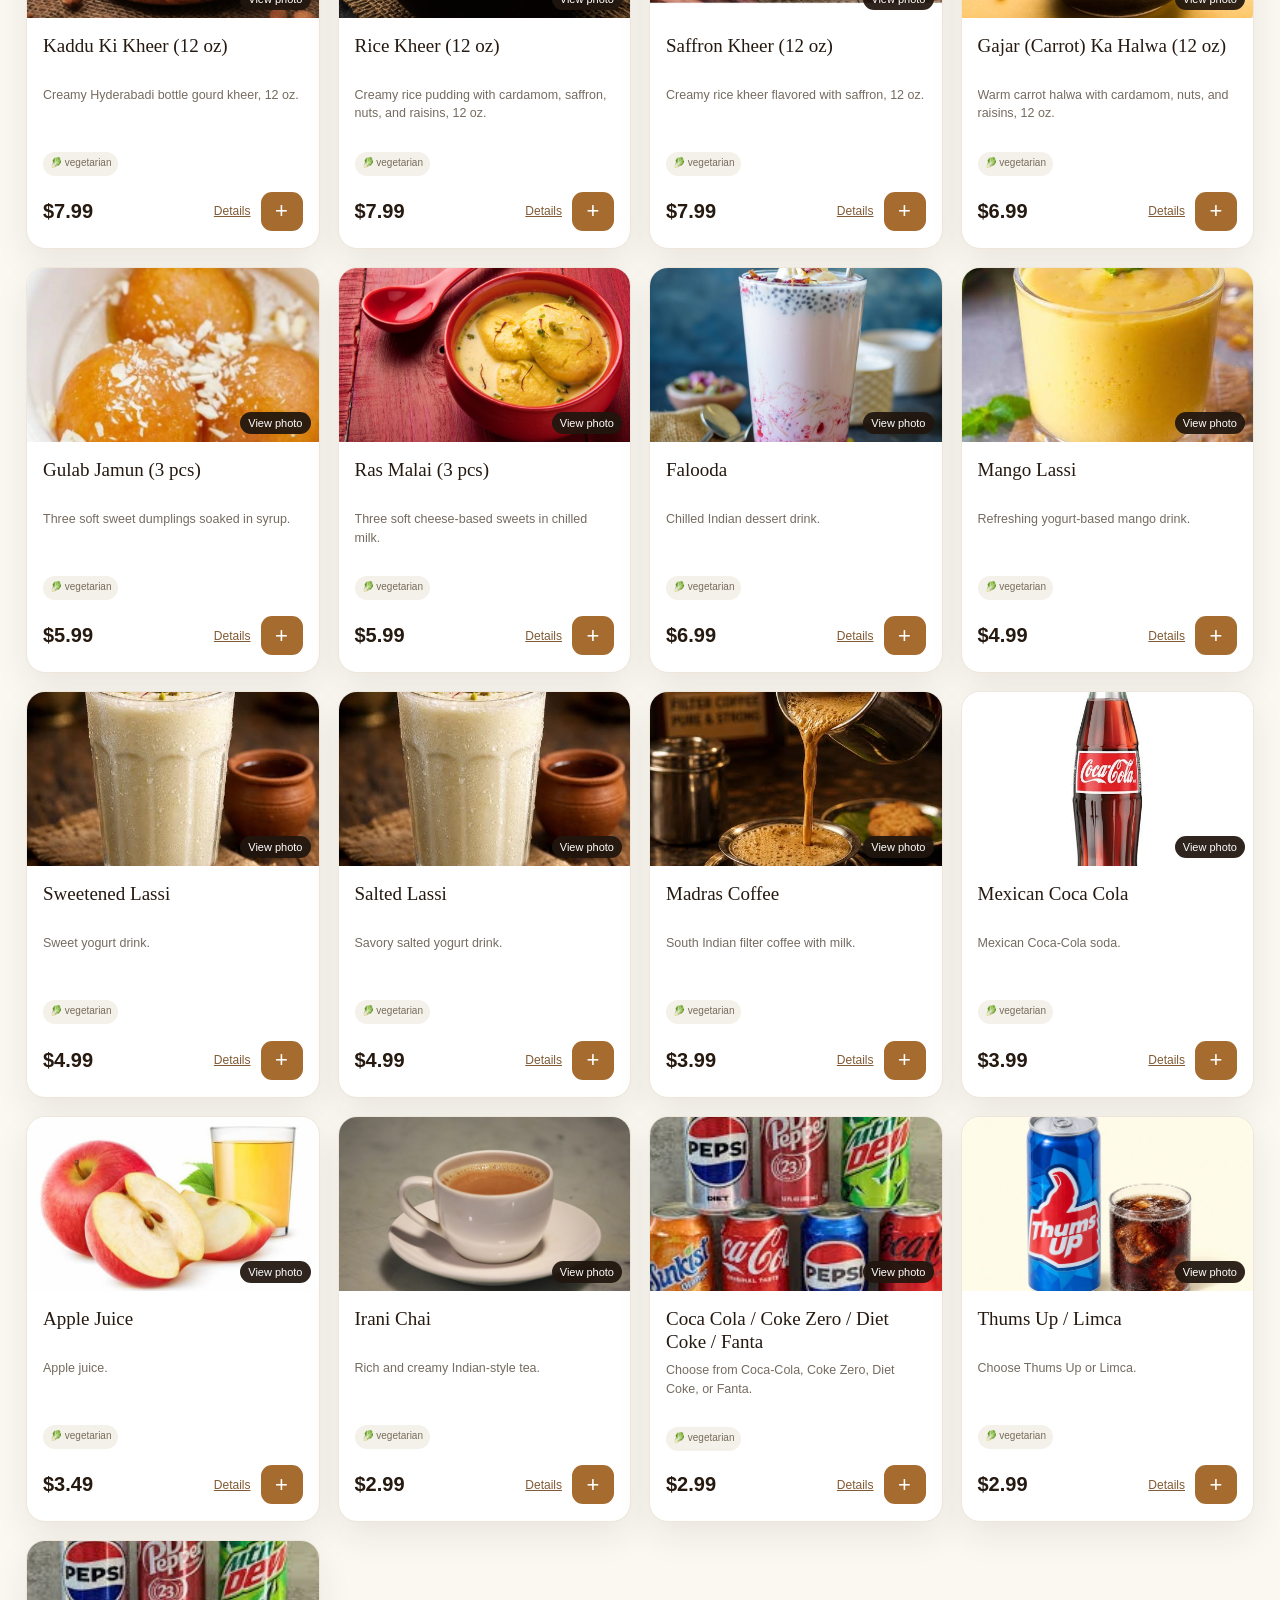
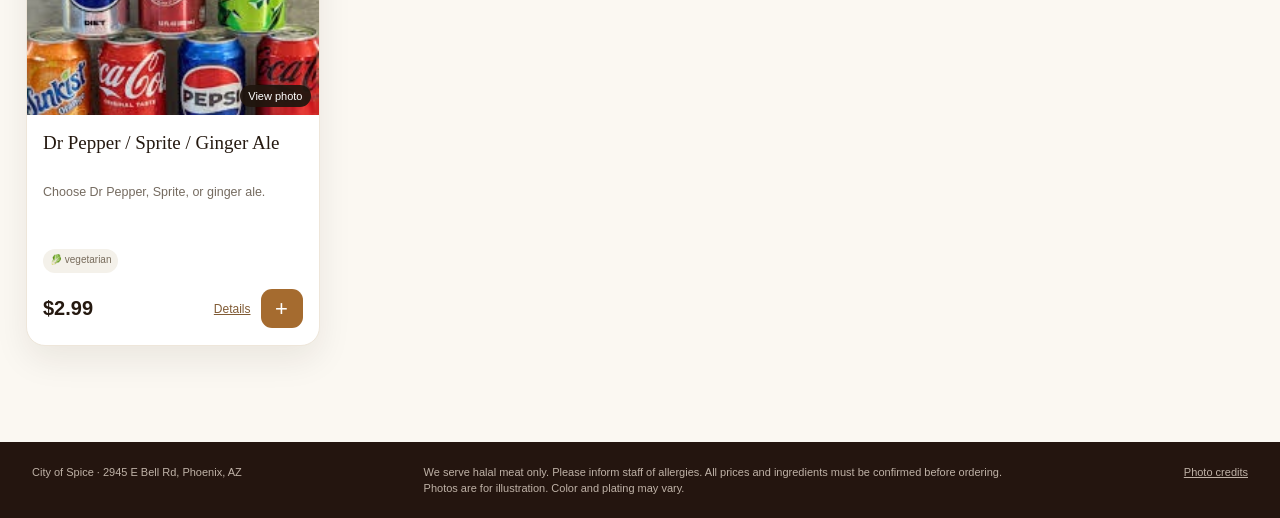
==== commit 35e52d55: "Add featured dish slideshow to menu banner" ====
--- a/CityOfSpice/index.html
+++ b/CityOfSpice/index.html
@@ -1,10 +1,22 @@
 <!doctype html><html lang="en"><head><meta charset="utf-8"><meta name="viewport" content="width=device-width, initial-scale=1, viewport-fit=cover"><meta name="theme-color" content="#24150f"><meta name="apple-mobile-web-app-capable" content="yes"><meta name="apple-mobile-web-app-status-bar-style" content="black-translucent"><meta name="apple-mobile-web-app-title" content="City of Spice"><link rel="manifest" href="manifest.webmanifest"><link rel="icon" href="icon.png" type="image/png"><link rel="apple-touch-icon" href="icon.png"><title>City of Spice | Explore the Menu</title><link rel="stylesheet" href="styles.css"></head><body>
 <header class="topbar"><button class="brand" id="homeBtn" aria-label="Show all dishes"><img class="brand-logo" src="city-of-spice-logo.jpg" alt="City of Spice Indian Eatery"><span class="brand-subtitle">EXPLORE THE MENU</span></button><span class="top-note">Discover your next favorite</span><img class="header-halal" src="halal-badge.png" alt="Halal" title="Halal"><button class="staff-entry" id="staffBtn" aria-label="Staff settings"><svg width="21" height="21" viewBox="0 0 24 24" fill="none" stroke="currentColor" stroke-width="1.8"><path d="M12 15a3 3 0 1 0 0-6 3 3 0 0 0 0 6Z"/><path d="M19.4 15a1.7 1.7 0 0 0 .34 1.9l.06.06-1.9 1.9-.06-.06a1.7 1.7 0 0 0-1.9-.34 1.7 1.7 0 0 0-1 1.58V21h-2.7v-.08a1.7 1.7 0 0 0-1-1.58 1.7 1.7 0 0 0-1.9.34l-.06.06-1.9-1.9.06-.06A1.7 1.7 0 0 0 7.7 15a1.7 1.7 0 0 0-1.58-1H6v-2.7h.12A1.7 1.7 0 0 0 7.7 10.3a1.7 1.7 0 0 0-.34-1.9L7.3 8.34l1.9-1.9.06.06a1.7 1.7 0 0 0 1.9.34 1.7 1.7 0 0 0 1-1.58V5h2.7v.26a1.7 1.7 0 0 0 1 1.58 1.7 1.7 0 0 0 1.9-.34l.06-.06 1.9 1.9-.06.06a1.7 1.7 0 0 0-.34 1.9 1.7 1.7 0 0 0 1.58 1H21V14h-.12a1.7 1.7 0 0 0-1.48 1Z" transform="translate(-.7 -.5)"/></svg></button></header>
-<main><section class="hero"><div class="hero-inner"><span class="eyebrow">AUTHENTIC INDIAN CUISINE</span><h1>A world of flavor,<br><em>at your fingertips.</em></h1><p>Discover the dishes, explore what goes into them, and make a list of favorites for your table.</p><div class="hero-pills"><span>✦ Freshly prepared</span><span>✦ Rich traditions</span><span>✦ Something for everyone</span></div></div></section>
-<section class="browse"><div class="section-head"><div><span class="eyebrow dark">THE MENU</span><h2>What sounds good?</h2></div><label class="searchbox"><svg viewBox="0 0 24 24" width="20" height="20" fill="none" stroke="currentColor" stroke-width="2"><circle cx="10.8" cy="10.8" r="6.8"/><path d="m16 16 5 5"/></svg><input id="search" type="search" placeholder="Search dishes or ingredients" autocomplete="off" aria-label="Search dishes"></label></div>
+<main><section class="hero hero-featured">
+  <div class="hero-featured-copy">
+    <h1>Welcome to<br><em>City of Spice</em></h1>
+    <p>Explore crisp dosas, Hyderabadi biryanis, and curries. Save your favorites to share with your server.</p>
+    <a class="hero-featured-link" href="#menu">Browse the menu <span aria-hidden="true">↓</span></a>
+  </div>
+  <figure class="hero-slideshow" aria-label="Featured dish photos">
+    <img class="hero-featured-photo" id="featuredPhoto" src="images/samosa.jpg" alt="Samosa">
+    <figcaption class="hero-slide-caption">
+      <span id="featuredName">Samosa</span>
+    </figcaption>
+  </figure>
+</section>
+<section class="browse" id="menu"><div class="section-head"><div><span class="eyebrow dark">THE MENU</span><h2>What sounds good?</h2></div><label class="searchbox"><svg viewBox="0 0 24 24" width="20" height="20" fill="none" stroke="currentColor" stroke-width="2"><circle cx="10.8" cy="10.8" r="6.8"/><path d="m16 16 5 5"/></svg><input id="search" type="search" placeholder="Search dishes or ingredients" autocomplete="off" aria-label="Search dishes"></label></div>
 <div class="filters"><div id="categories" class="category-scroll" aria-label="Menu categories"></div><div class="dietary" id="dietary"><button class="diet" data-filter="vegetarian">🥬 Vegetarian</button></div></div><div id="resultsInfo" class="results-info"></div><div id="dishGrid" class="dish-grid"></div><div id="empty" class="empty hidden"><strong>Nothing found</strong><p>Try another search or clear your filters.</p><button id="clearFilters" class="btn btn-gold">Clear filters</button></div></section></main>
 <footer><span>City of Spice · 2945 E Bell Rd, Phoenix, AZ</span><span>We serve halal meat only. Please inform staff of allergies. All prices and ingredients must be confirmed before ordering.<small class="menu-photo-note">Photos are for illustration. Color and plating may vary.</small></span><a href="images/photo-credits.html" style="color:inherit">Photo credits</a></footer>
 <button id="cartFab" class="cart-fab" aria-label="Open my dish list"><span>🛍</span> <b>My dish list</b><span id="cartCount" class="cart-count">0</span></button>
 <div id="modalLayer" class="modal-layer hidden" aria-hidden="true"><div id="modalBackdrop" class="backdrop"></div><div class="dialog" id="dialog" role="dialog" aria-modal="true"></div></div>
 <div id="toast" role="status" class="toast hidden"></div>
-<script src="data.js"></script><script src="app.js"></script></body></html>
+<script src="data.js"></script><script src="app.js"></script><script src="hero-slideshow.js"></script></body></html>
--- a/CityOfSpice/styles.css
+++ b/CityOfSpice/styles.css
@@ -123,3 +123,58 @@
 .curry-bread-controls .field { flex: 1 1 175px; min-width: 0; }
 
 .menu-photo-note { display: block; margin-top: 4px; font-size: inherit; }
+
+.hero.hero-featured {
+  display: grid;
+  grid-template-columns: minmax(0, 1fr) minmax(0, 1fr);
+  align-items: center;
+  gap: clamp(24px, 6vw, 96px);
+  padding-block: clamp(24px, 4vw, 56px);
+  background: linear-gradient(115deg, #291811, #49271c);
+}
+.hero-featured h1 {
+  font-size: clamp(36px, 5vw, 76px);
+  line-height: 1.02;
+  margin: 0 0 18px;
+}
+.hero-featured p { max-width: 36ch; }
+.hero-featured-link {
+  display: inline-flex;
+  align-items: center;
+  gap: 18px;
+  margin-top: 22px;
+  padding: 12px 17px;
+  background: #e0b67a;
+  color: #291811;
+  border-radius: 8px;
+  font-weight: 700;
+  font-size: 14px;
+  text-decoration: none;
+}
+.hero-featured-link:hover { background: #f1cc94; }
+.hero-featured-link:focus-visible { outline: 2px solid #fff5e5; outline-offset: 4px; }
+.hero-featured-photo {
+  display: block;
+  width: 100%;
+  aspect-ratio: 16 / 10;
+  max-height: 340px;
+  object-fit: cover;
+  border-radius: 18px;
+  box-shadow: 0 12px 30px #1a0d0866;
+}
+#menu { scroll-margin-top: 110px; }
+@media (max-width: 620px) {
+  .hero.hero-featured { grid-template-columns: 1fr; gap: 20px; }
+  .hero-featured h1 { font-size: clamp(34px, 8vw, 48px); margin-bottom: 12px; }
+  .hero-featured-link { margin-top: 16px; }
+  .hero-featured-photo { aspect-ratio: 2 / 1; max-height: 180px; border-radius: 12px; }
+}
+
+.hero-slideshow { min-width: 0; margin: 0; }
+.hero-slide-caption {
+  display: flex;
+  align-items: center;
+  margin-top: 10px;
+  color: #f0ddc2;
+  font-size: 13px;
+}
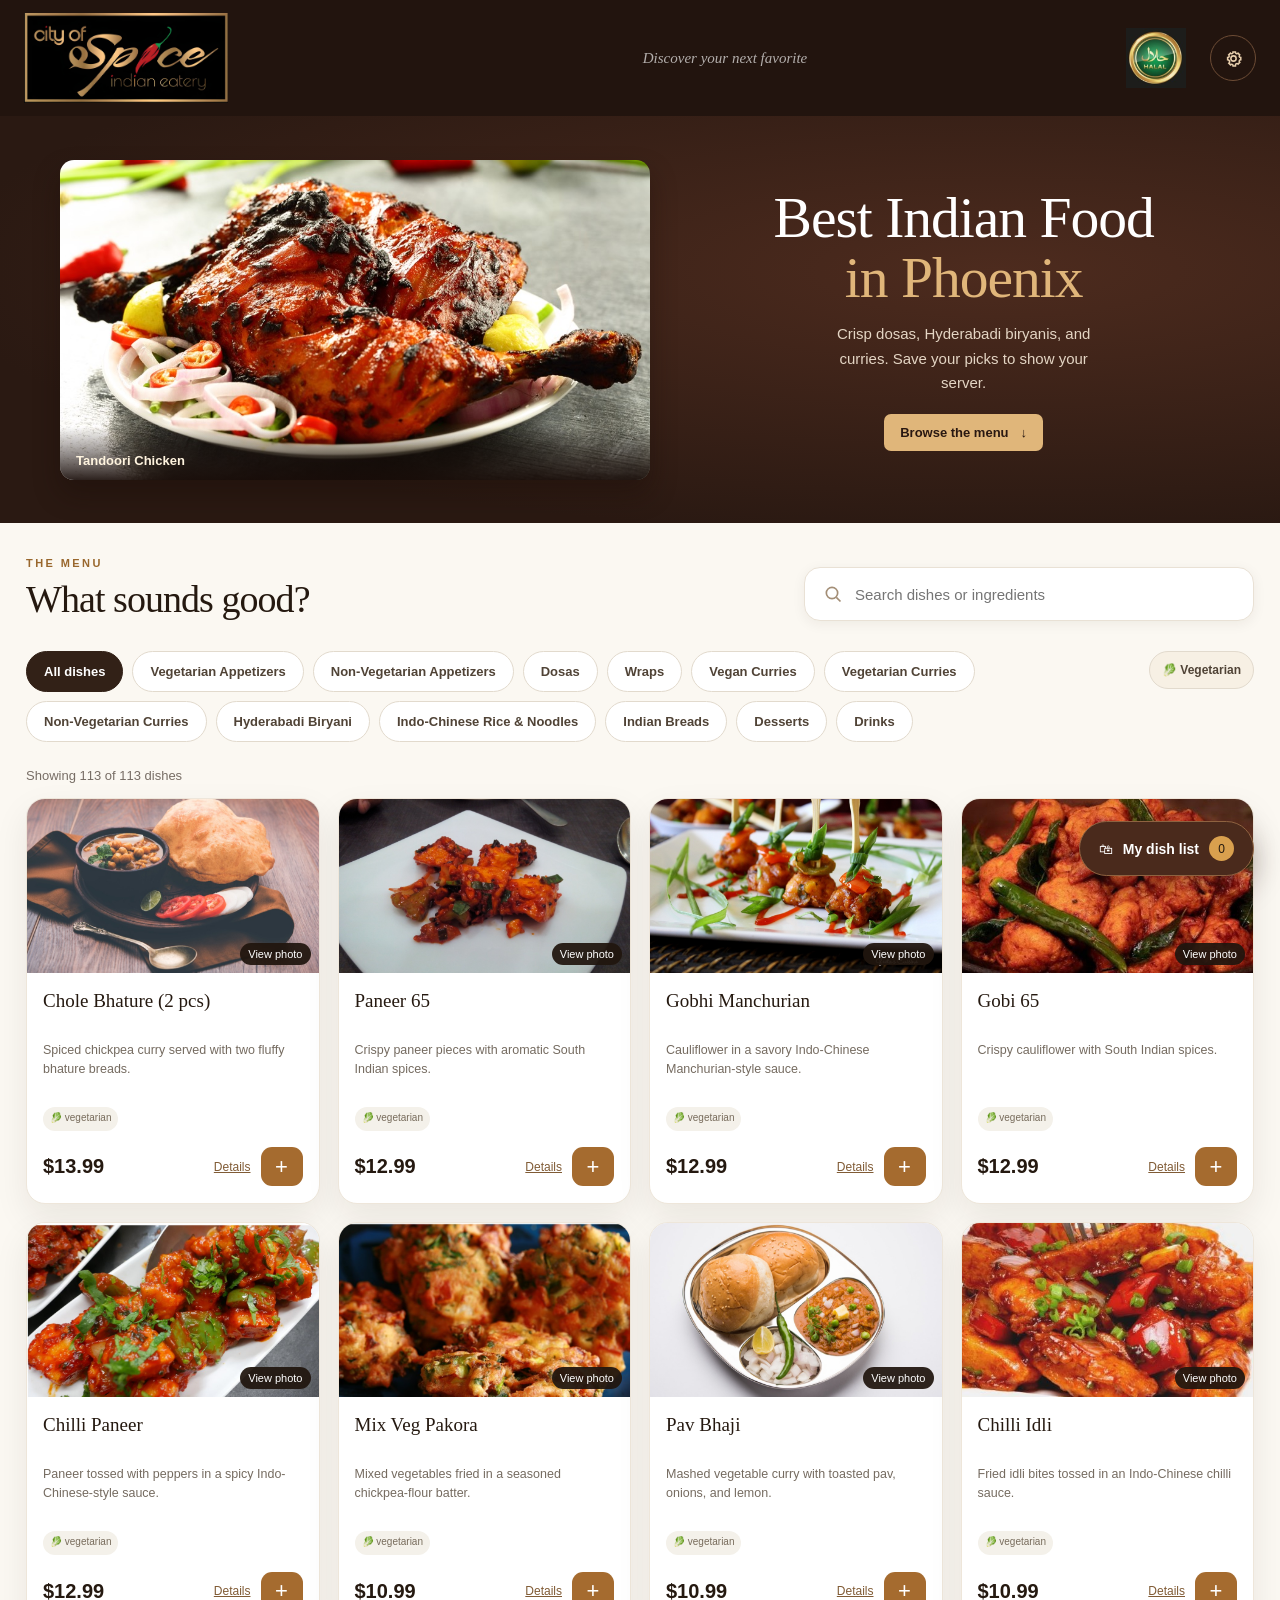
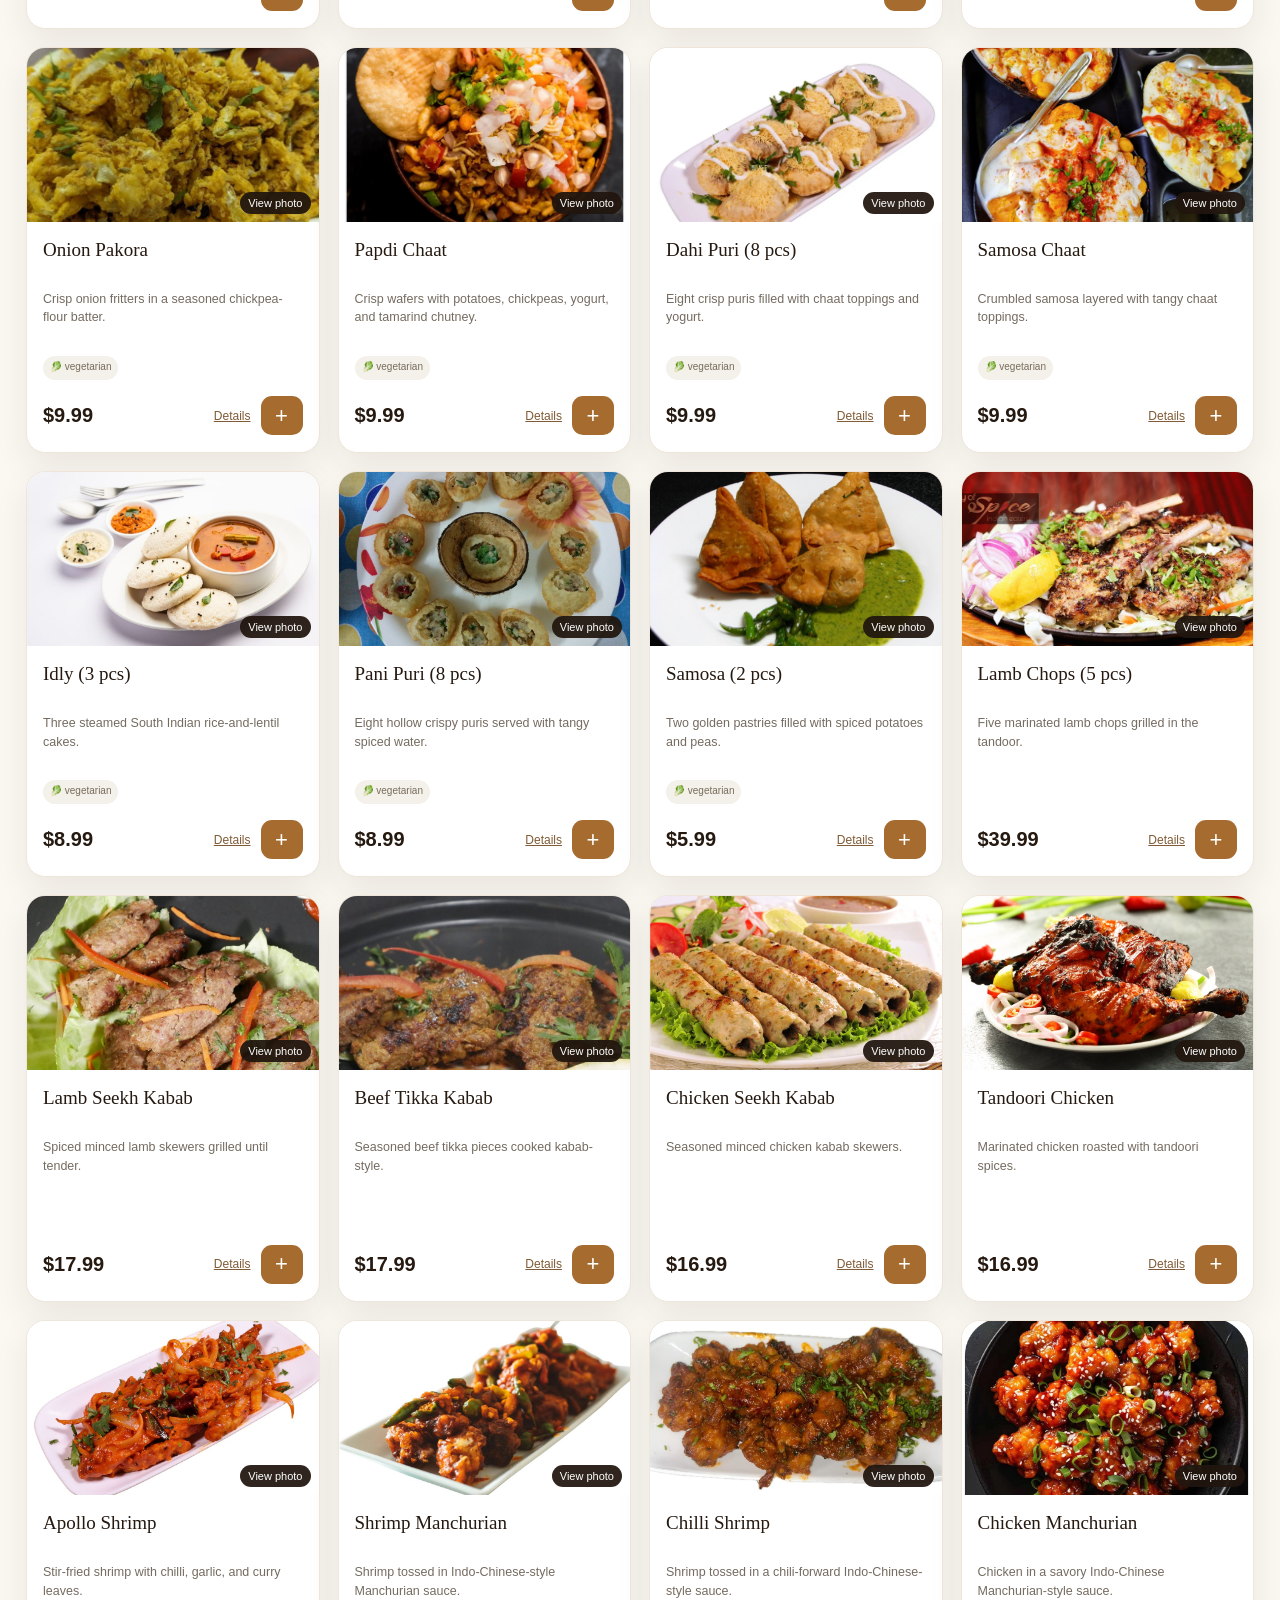
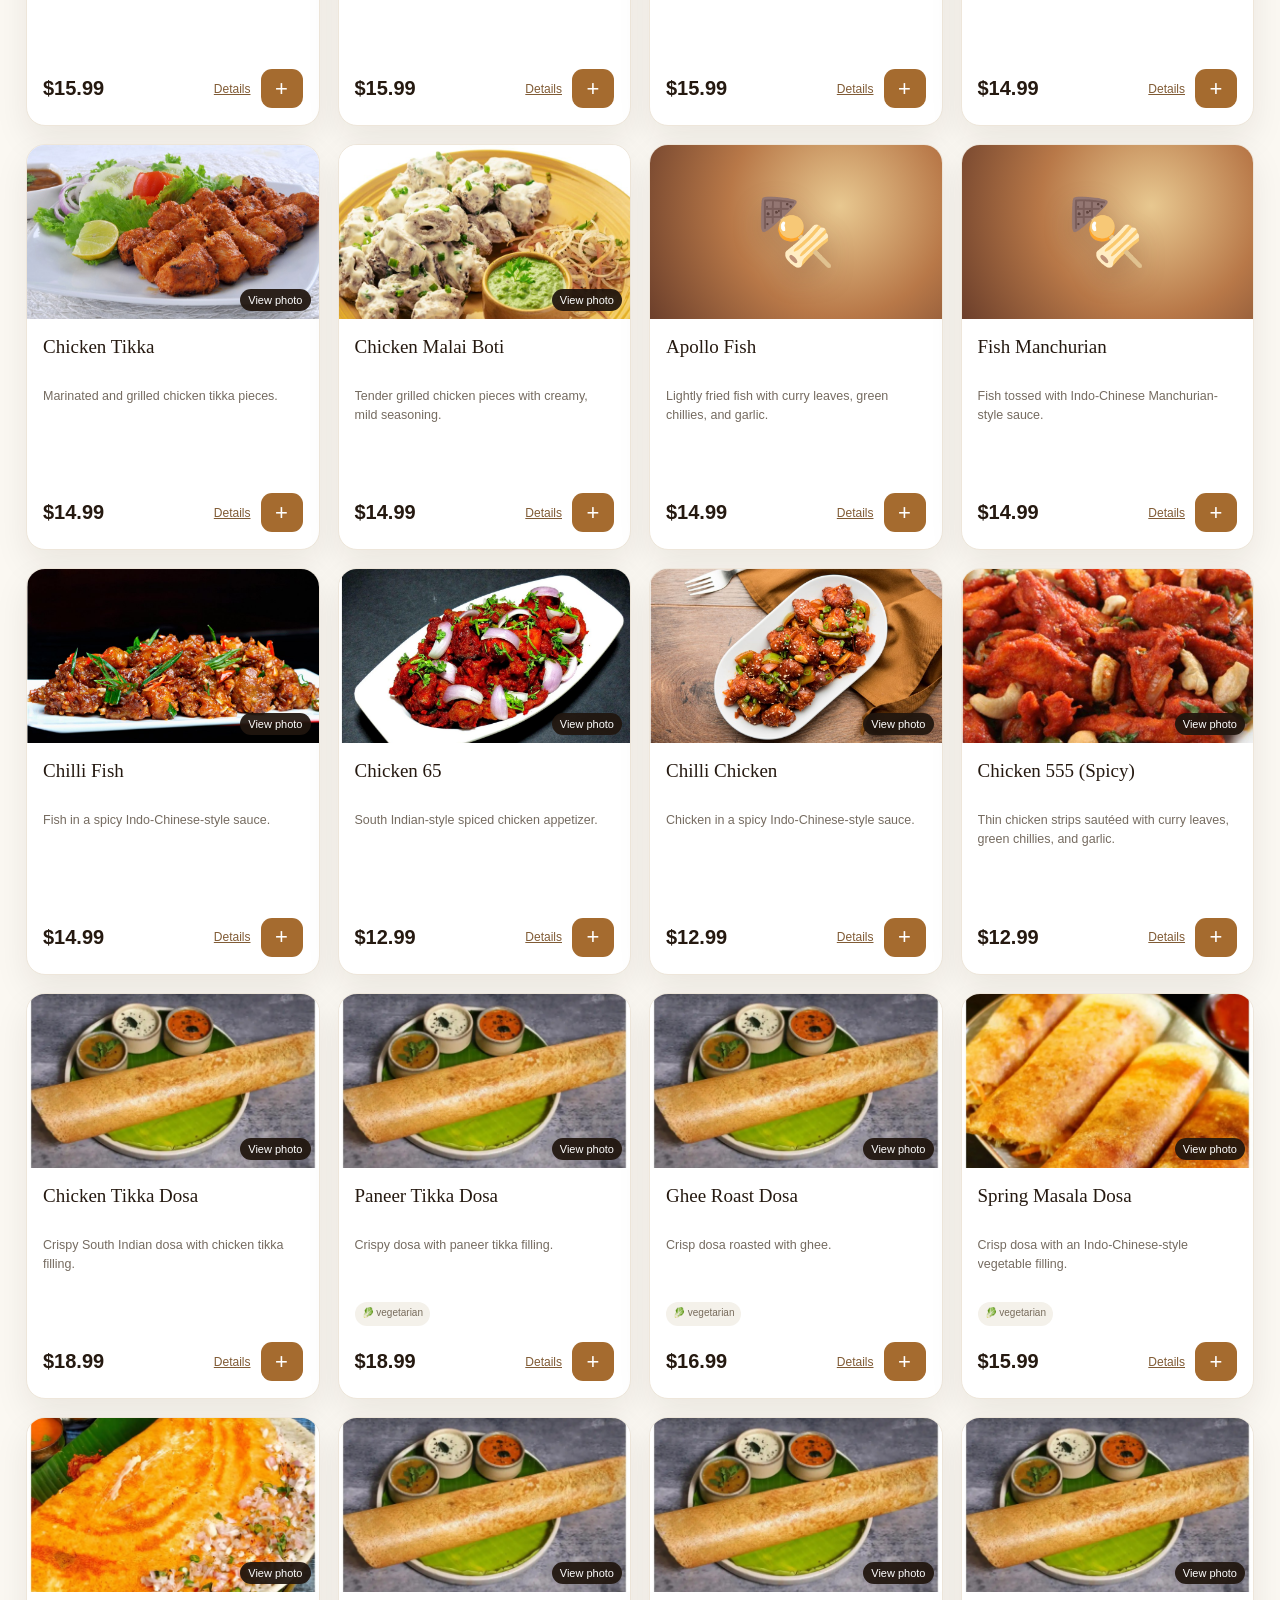
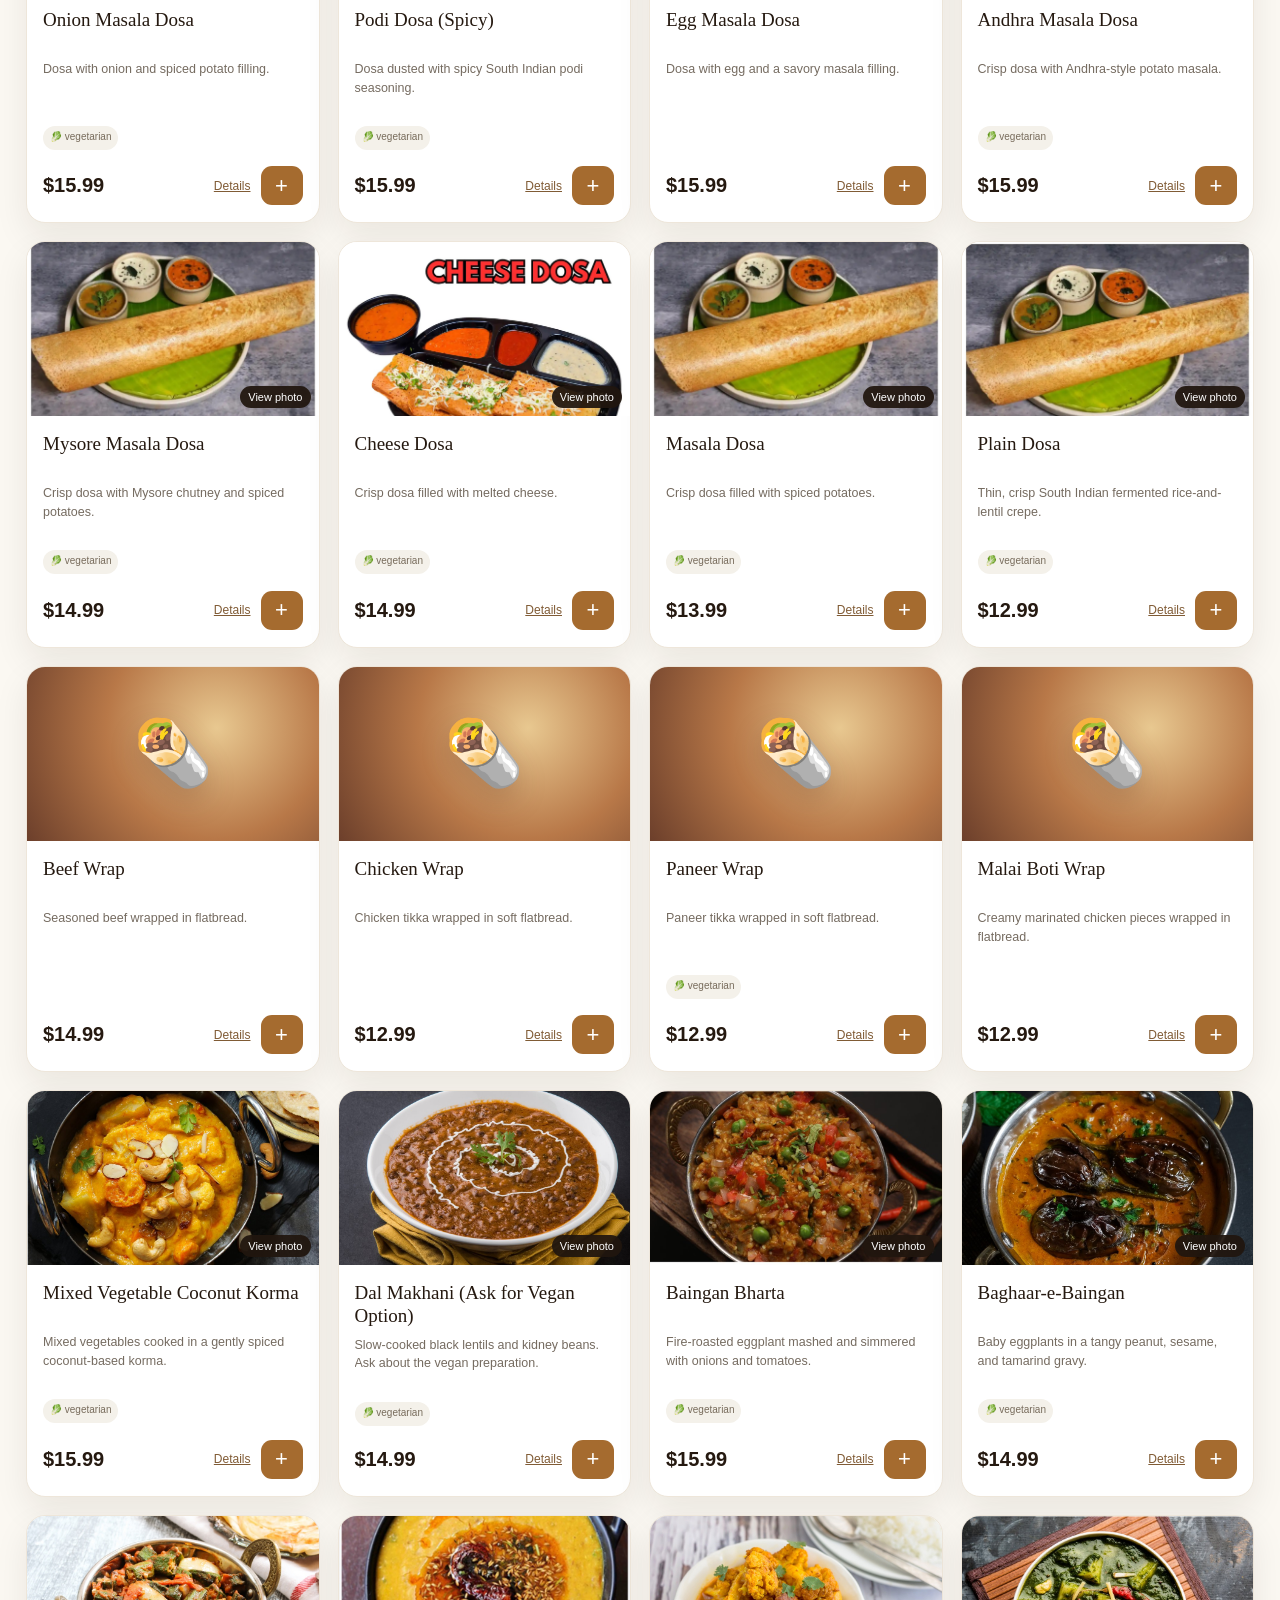
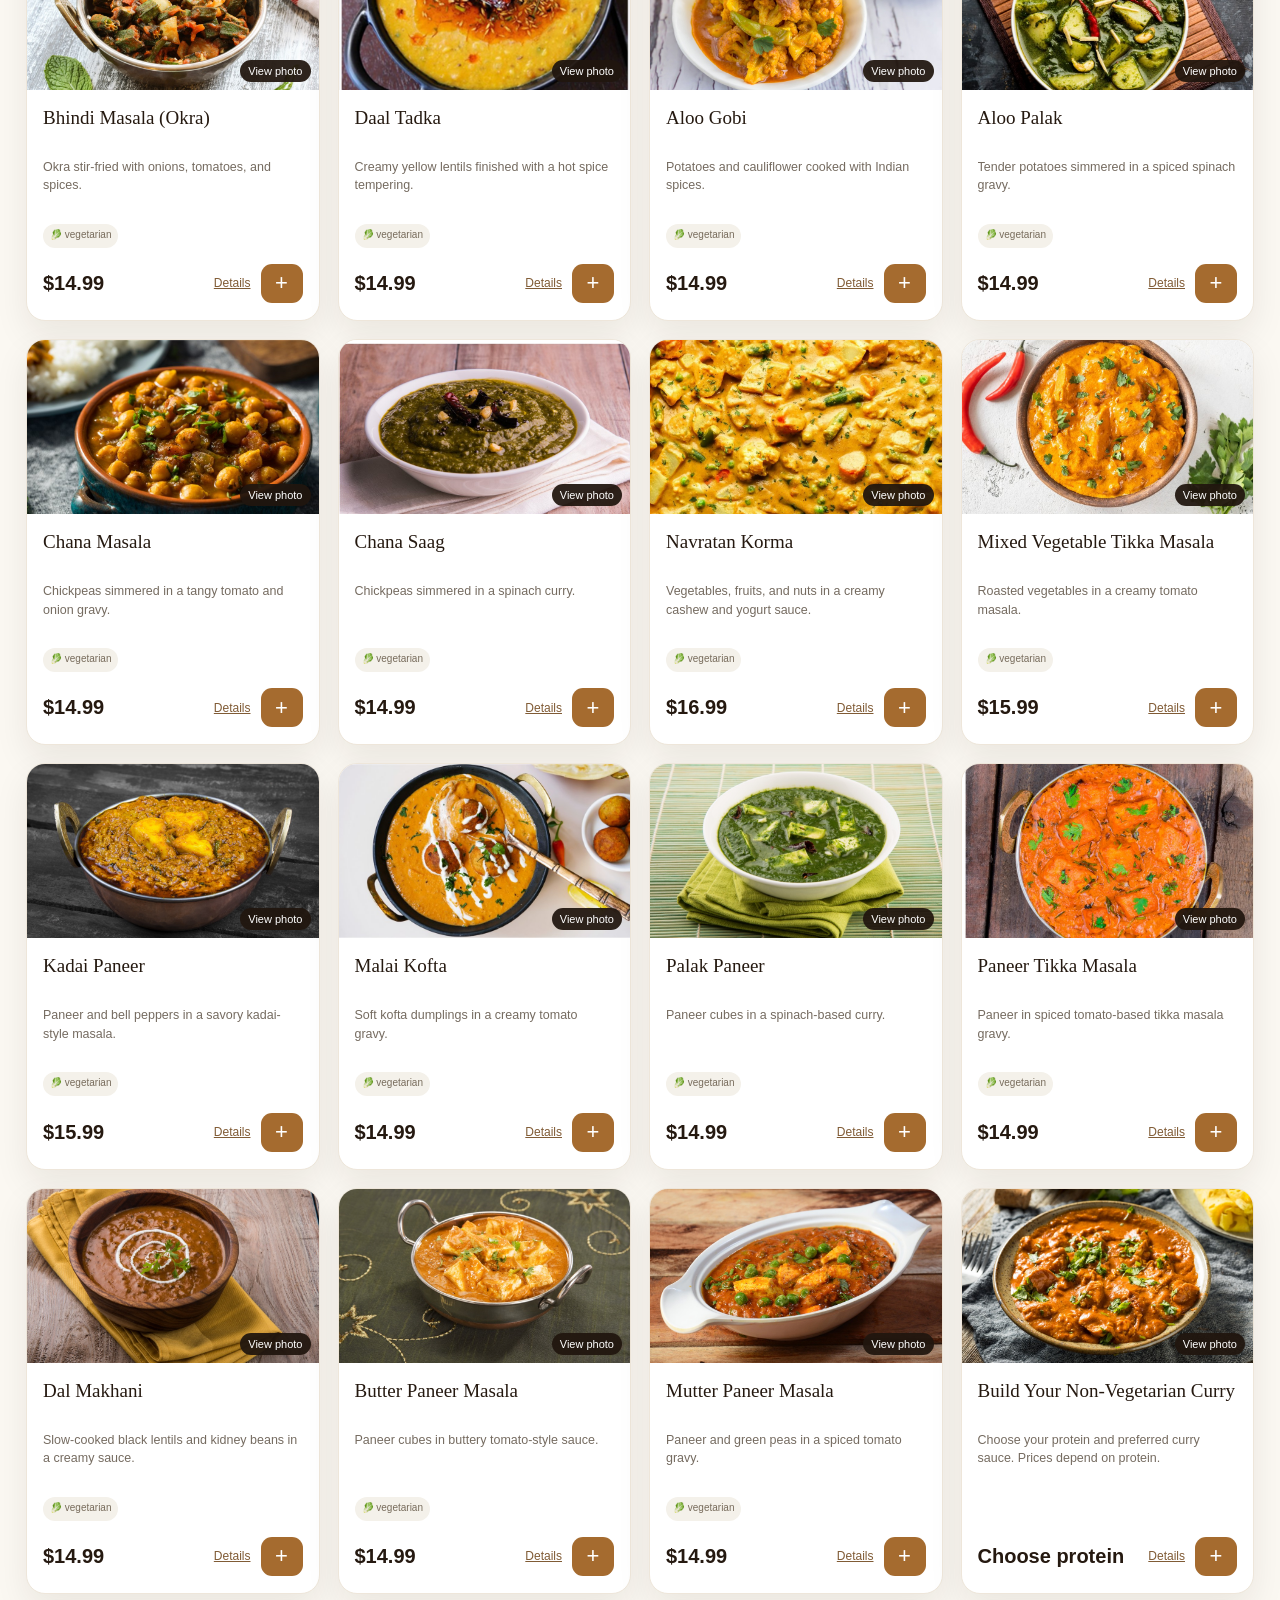
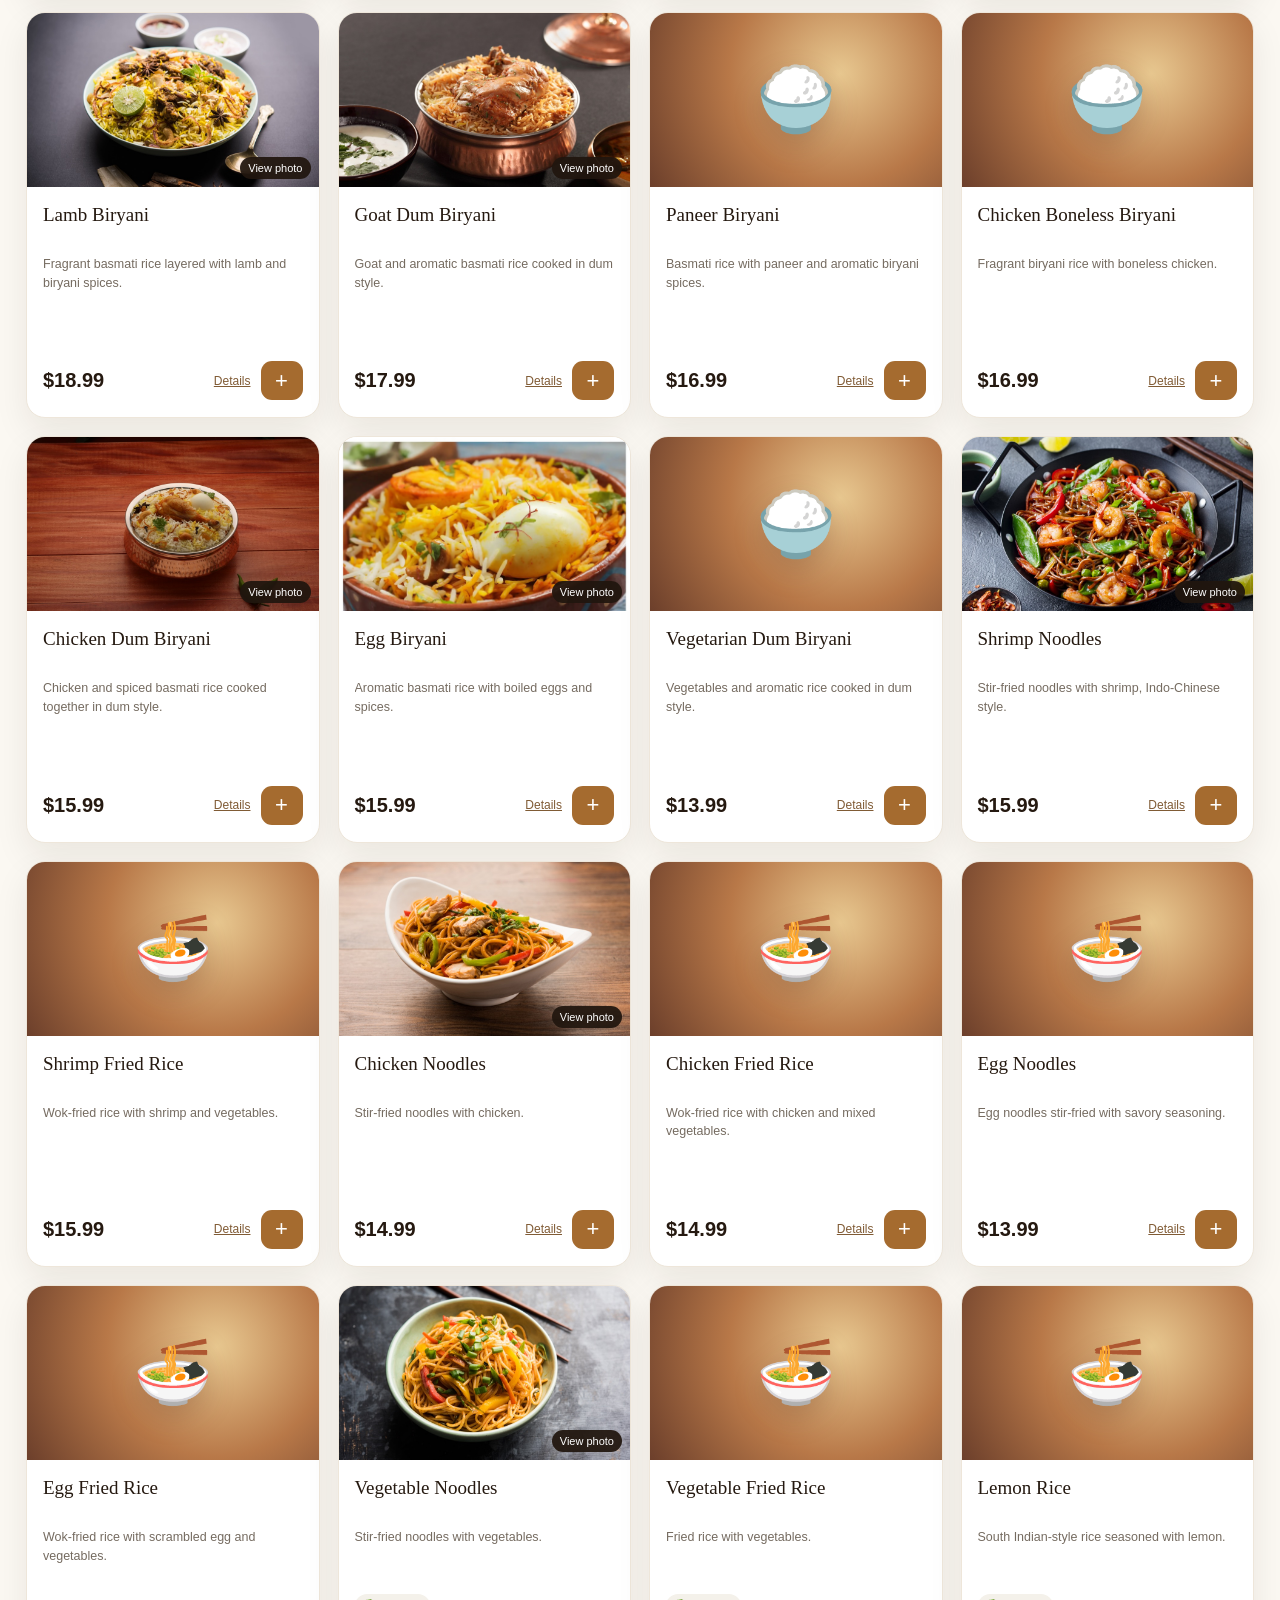
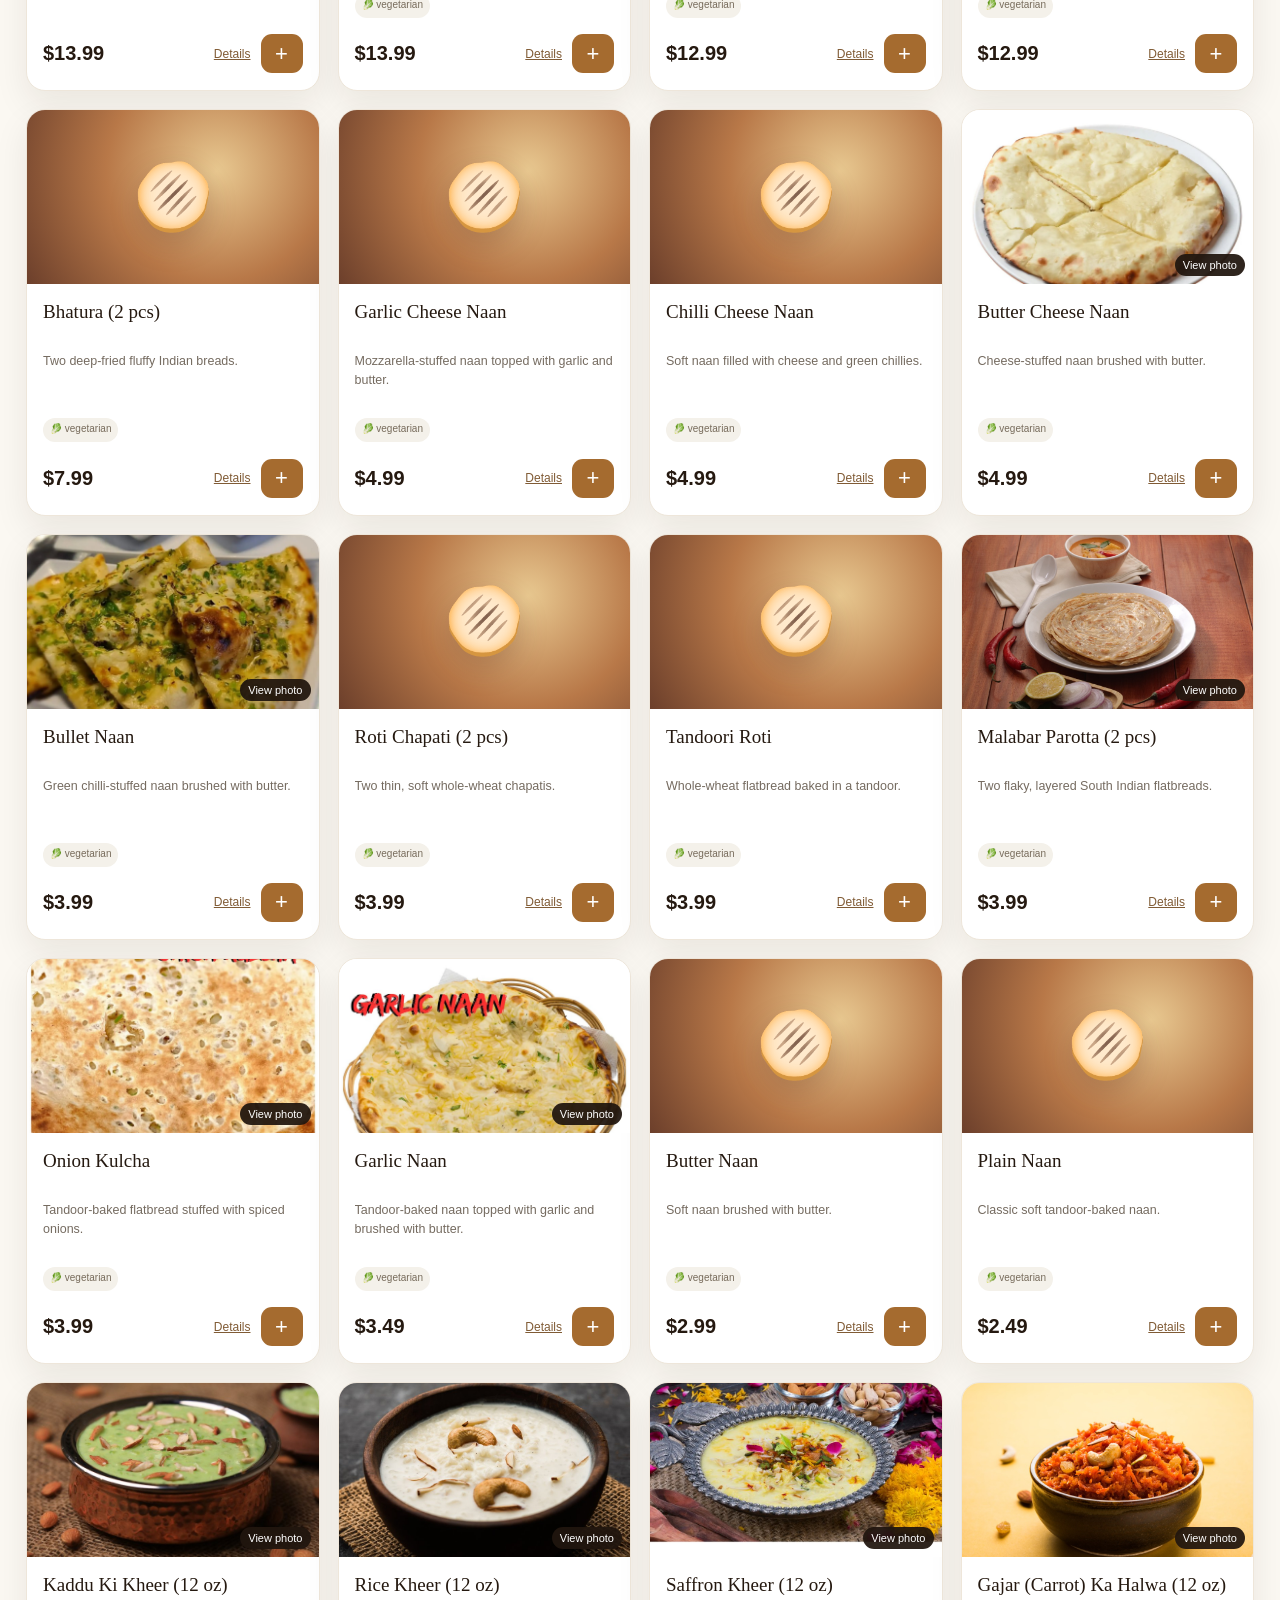
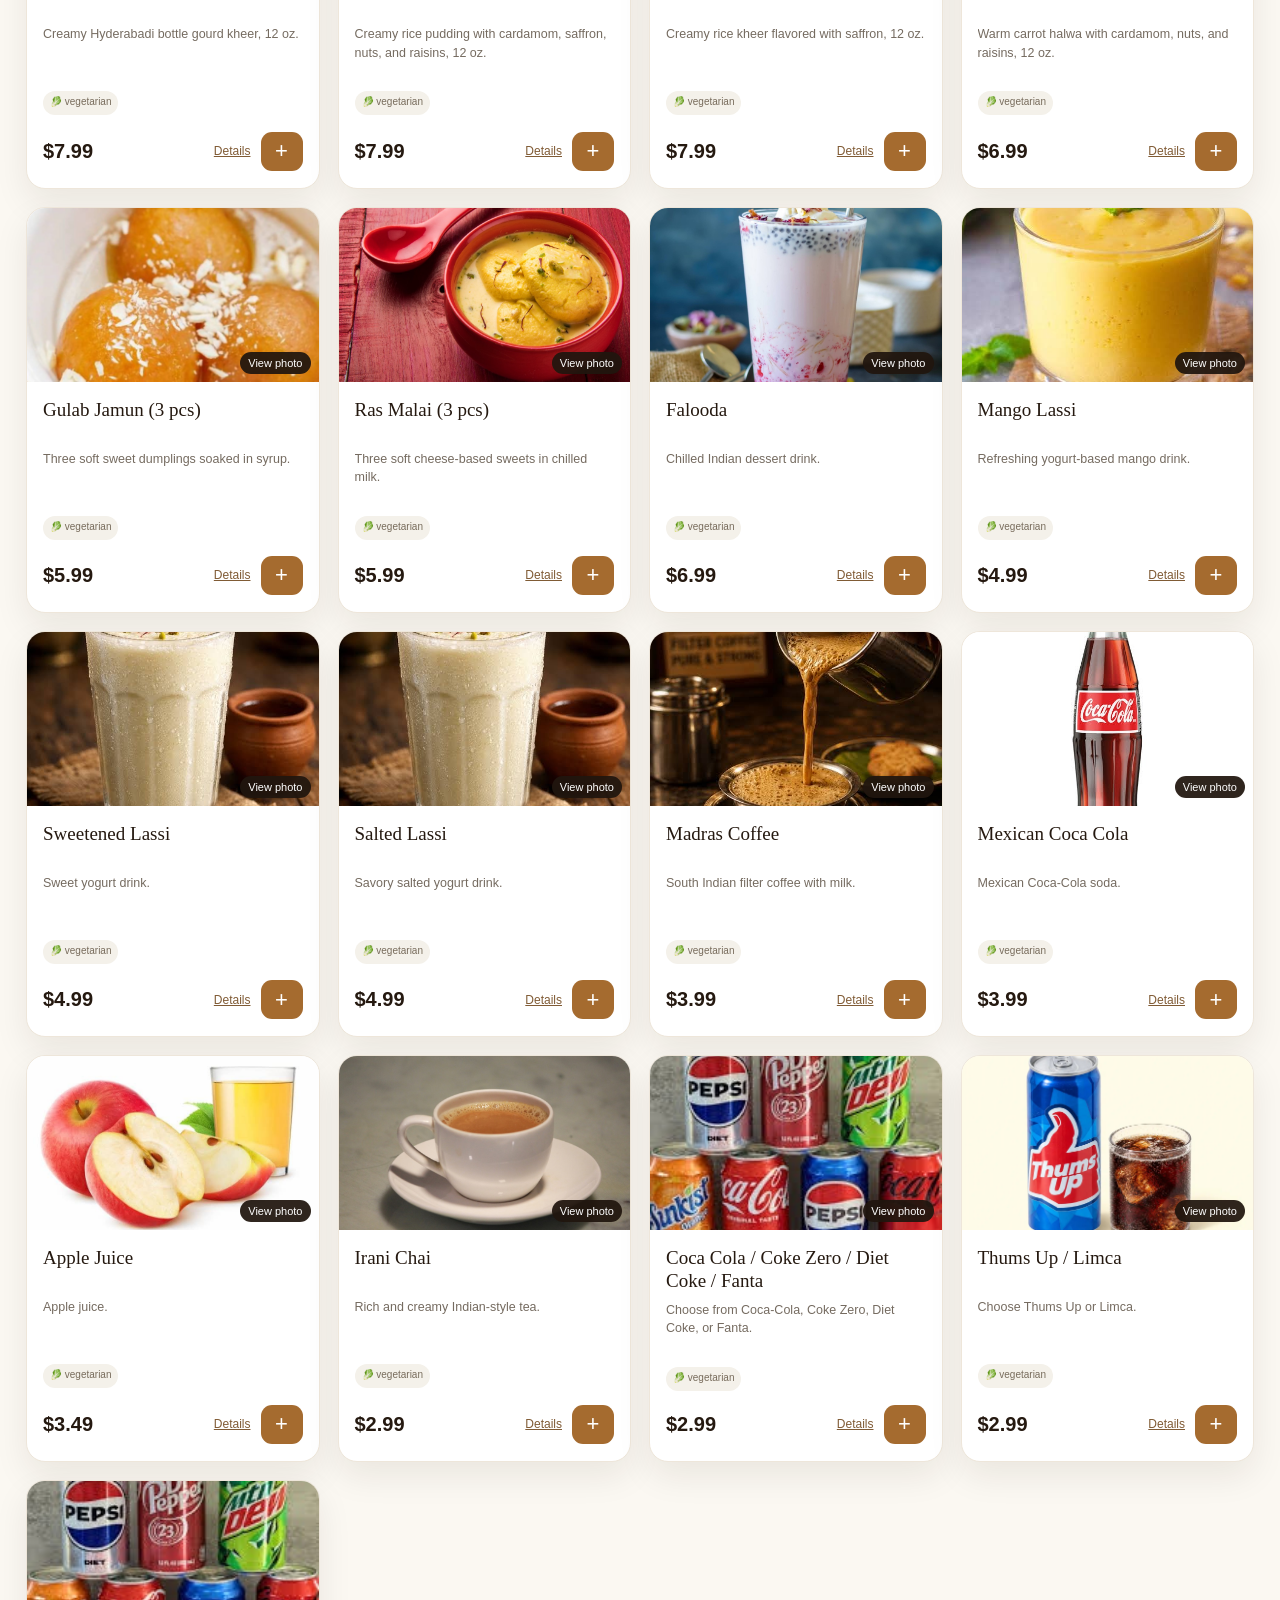
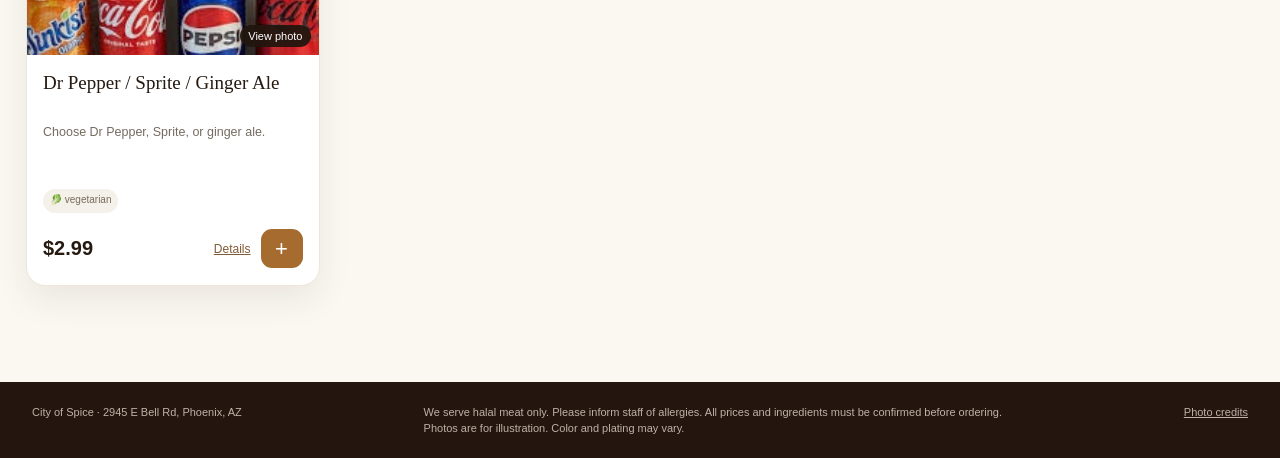
==== commit 98a51880: "Refine featured menu banner and header" ====
--- a/CityOfSpice/index.html
+++ b/CityOfSpice/index.html
@@ -1,17 +1,19 @@
 <!doctype html><html lang="en"><head><meta charset="utf-8"><meta name="viewport" content="width=device-width, initial-scale=1, viewport-fit=cover"><meta name="theme-color" content="#24150f"><meta name="apple-mobile-web-app-capable" content="yes"><meta name="apple-mobile-web-app-status-bar-style" content="black-translucent"><meta name="apple-mobile-web-app-title" content="City of Spice"><link rel="manifest" href="manifest.webmanifest"><link rel="icon" href="icon.png" type="image/png"><link rel="apple-touch-icon" href="icon.png"><title>City of Spice | Explore the Menu</title><link rel="stylesheet" href="styles.css"></head><body>
 <header class="topbar"><button class="brand" id="homeBtn" aria-label="Show all dishes"><img class="brand-logo" src="city-of-spice-logo.jpg" alt="City of Spice Indian Eatery"><span class="brand-subtitle">EXPLORE THE MENU</span></button><span class="top-note">Discover your next favorite</span><img class="header-halal" src="halal-badge.png" alt="Halal" title="Halal"><button class="staff-entry" id="staffBtn" aria-label="Staff settings"><svg width="21" height="21" viewBox="0 0 24 24" fill="none" stroke="currentColor" stroke-width="1.8"><path d="M12 15a3 3 0 1 0 0-6 3 3 0 0 0 0 6Z"/><path d="M19.4 15a1.7 1.7 0 0 0 .34 1.9l.06.06-1.9 1.9-.06-.06a1.7 1.7 0 0 0-1.9-.34 1.7 1.7 0 0 0-1 1.58V21h-2.7v-.08a1.7 1.7 0 0 0-1-1.58 1.7 1.7 0 0 0-1.9.34l-.06.06-1.9-1.9.06-.06A1.7 1.7 0 0 0 7.7 15a1.7 1.7 0 0 0-1.58-1H6v-2.7h.12A1.7 1.7 0 0 0 7.7 10.3a1.7 1.7 0 0 0-.34-1.9L7.3 8.34l1.9-1.9.06.06a1.7 1.7 0 0 0 1.9.34 1.7 1.7 0 0 0 1-1.58V5h2.7v.26a1.7 1.7 0 0 0 1 1.58 1.7 1.7 0 0 0 1.9-.34l.06-.06 1.9 1.9-.06.06a1.7 1.7 0 0 0-.34 1.9 1.7 1.7 0 0 0 1.58 1H21V14h-.12a1.7 1.7 0 0 0-1.48 1Z" transform="translate(-.7 -.5)"/></svg></button></header>
 <main><section class="hero hero-featured">
-  <div class="hero-featured-copy">
-    <h1>Welcome to<br><em>City of Spice</em></h1>
-    <p>Explore crisp dosas, Hyderabadi biryanis, and curries. Save your favorites to share with your server.</p>
-    <a class="hero-featured-link" href="#menu">Browse the menu <span aria-hidden="true">↓</span></a>
+  <div class="hero-featured-layout">
+    <div class="hero-featured-copy">
+      <h1>Best Indian Food<br><em>in Phoenix</em></h1>
+      <p>Crisp dosas, Hyderabadi biryanis, and curries. Save your picks to show your server.</p>
+      <a class="hero-featured-link" href="#menu">Browse the menu <span aria-hidden="true">↓</span></a>
+    </div>
+    <figure class="hero-slideshow" aria-label="Featured dish photos">
+      <img class="hero-featured-photo" id="featuredPhoto" src="images/samosa.jpg" alt="Samosa">
+      <figcaption class="hero-slide-caption">
+        <span id="featuredName">Samosa</span>
+      </figcaption>
+    </figure>
   </div>
-  <figure class="hero-slideshow" aria-label="Featured dish photos">
-    <img class="hero-featured-photo" id="featuredPhoto" src="images/samosa.jpg" alt="Samosa">
-    <figcaption class="hero-slide-caption">
-      <span id="featuredName">Samosa</span>
-    </figcaption>
-  </figure>
 </section>
 <section class="browse" id="menu"><div class="section-head"><div><span class="eyebrow dark">THE MENU</span><h2>What sounds good?</h2></div><label class="searchbox"><svg viewBox="0 0 24 24" width="20" height="20" fill="none" stroke="currentColor" stroke-width="2"><circle cx="10.8" cy="10.8" r="6.8"/><path d="m16 16 5 5"/></svg><input id="search" type="search" placeholder="Search dishes or ingredients" autocomplete="off" aria-label="Search dishes"></label></div>
 <div class="filters"><div id="categories" class="category-scroll" aria-label="Menu categories"></div><div class="dietary" id="dietary"><button class="diet" data-filter="vegetarian">🥬 Vegetarian</button></div></div><div id="resultsInfo" class="results-info"></div><div id="dishGrid" class="dish-grid"></div><div id="empty" class="empty hidden"><strong>Nothing found</strong><p>Try another search or clear your filters.</p><button id="clearFilters" class="btn btn-gold">Clear filters</button></div></section></main>
--- a/CityOfSpice/styles.css
+++ b/CityOfSpice/styles.css
@@ -124,57 +124,81 @@
 
 .menu-photo-note { display: block; margin-top: 4px; font-size: inherit; }
 
+/* Featured dishes banner */
 .hero.hero-featured {
+  padding: clamp(22px, 3.4vw, 48px) clamp(18px, 4vw, 56px);
+  background: radial-gradient(ellipse at 78% 38%, #4d2b1e, #2a1912 75%);
+}
+.hero-featured-layout {
   display: grid;
-  grid-template-columns: minmax(0, 1fr) minmax(0, 1fr);
+  grid-template-columns: minmax(0, 1.15fr) minmax(0, 1fr);
+  grid-template-areas: "photo copy";
   align-items: center;
-  gap: clamp(24px, 6vw, 96px);
-  padding-block: clamp(24px, 4vw, 56px);
-  background: linear-gradient(115deg, #291811, #49271c);
-}
+  gap: clamp(22px, 4.5vw, 68px);
+  max-width: 1160px;
+  margin-inline: auto;
+}
+.hero-featured-copy { grid-area: copy; text-align: center; }
 .hero-featured h1 {
-  font-size: clamp(36px, 5vw, 76px);
-  line-height: 1.02;
-  margin: 0 0 18px;
-}
-.hero-featured p { max-width: 36ch; }
+  font-size: clamp(36px, 4.5vw, 64px);
+  line-height: 1.04;
+  margin: 0 0 14px;
+}
+.hero-featured p { max-width: 34ch; margin-inline: auto; }
 .hero-featured-link {
   display: inline-flex;
   align-items: center;
-  gap: 18px;
-  margin-top: 22px;
-  padding: 12px 17px;
+  gap: 12px;
+  margin-top: 18px;
+  padding: 11px 16px;
   background: #e0b67a;
   color: #291811;
-  border-radius: 8px;
+  border-radius: 7px;
   font-weight: 700;
-  font-size: 14px;
+  font-size: 13px;
   text-decoration: none;
 }
 .hero-featured-link:hover { background: #f1cc94; }
 .hero-featured-link:focus-visible { outline: 2px solid #fff5e5; outline-offset: 4px; }
+.hero-slideshow {
+  grid-area: photo;
+  position: relative;
+  min-width: 0;
+  margin: 0;
+  border-radius: 14px;
+  overflow: hidden;
+  isolation: isolate;
+  background: #21150e;
+  box-shadow: 0 14px 26px #190c0866;
+}
 .hero-featured-photo {
   display: block;
   width: 100%;
   aspect-ratio: 16 / 10;
-  max-height: 340px;
+  max-height: 320px;
   object-fit: cover;
-  border-radius: 18px;
-  box-shadow: 0 12px 30px #1a0d0866;
+}
+.hero-slide-caption {
+  position: absolute;
+  inset: auto 0 0;
+  padding: 26px 16px 12px;
+  background: linear-gradient(transparent, #180c08e8);
+  color: #fff4df;
+  font-size: 13px;
+  font-weight: 650;
 }
 #menu { scroll-margin-top: 110px; }
 @media (max-width: 620px) {
-  .hero.hero-featured { grid-template-columns: 1fr; gap: 20px; }
-  .hero-featured h1 { font-size: clamp(34px, 8vw, 48px); margin-bottom: 12px; }
-  .hero-featured-link { margin-top: 16px; }
-  .hero-featured-photo { aspect-ratio: 2 / 1; max-height: 180px; border-radius: 12px; }
-}
-
-.hero-slideshow { min-width: 0; margin: 0; }
-.hero-slide-caption {
-  display: flex;
-  align-items: center;
-  margin-top: 10px;
-  color: #f0ddc2;
-  font-size: 13px;
-}
+  .hero-featured-layout {
+    grid-template-columns: 1fr;
+    grid-template-areas: "copy" "photo";
+    gap: 20px;
+  }
+  .hero-featured h1 { font-size: clamp(34px, 8vw, 48px); margin-bottom: 10px; }
+  .hero-featured-link { margin-top: 14px; }
+  .hero-featured-photo { aspect-ratio: 16 / 8; max-height: 190px; }
+}
+
+/* Keep the badge and staff button together at the trailing edge. */
+.topbar { padding-inline: clamp(11px, 2vw, 24px); }
+.topbar .header-halal { margin-inline-start: auto; }
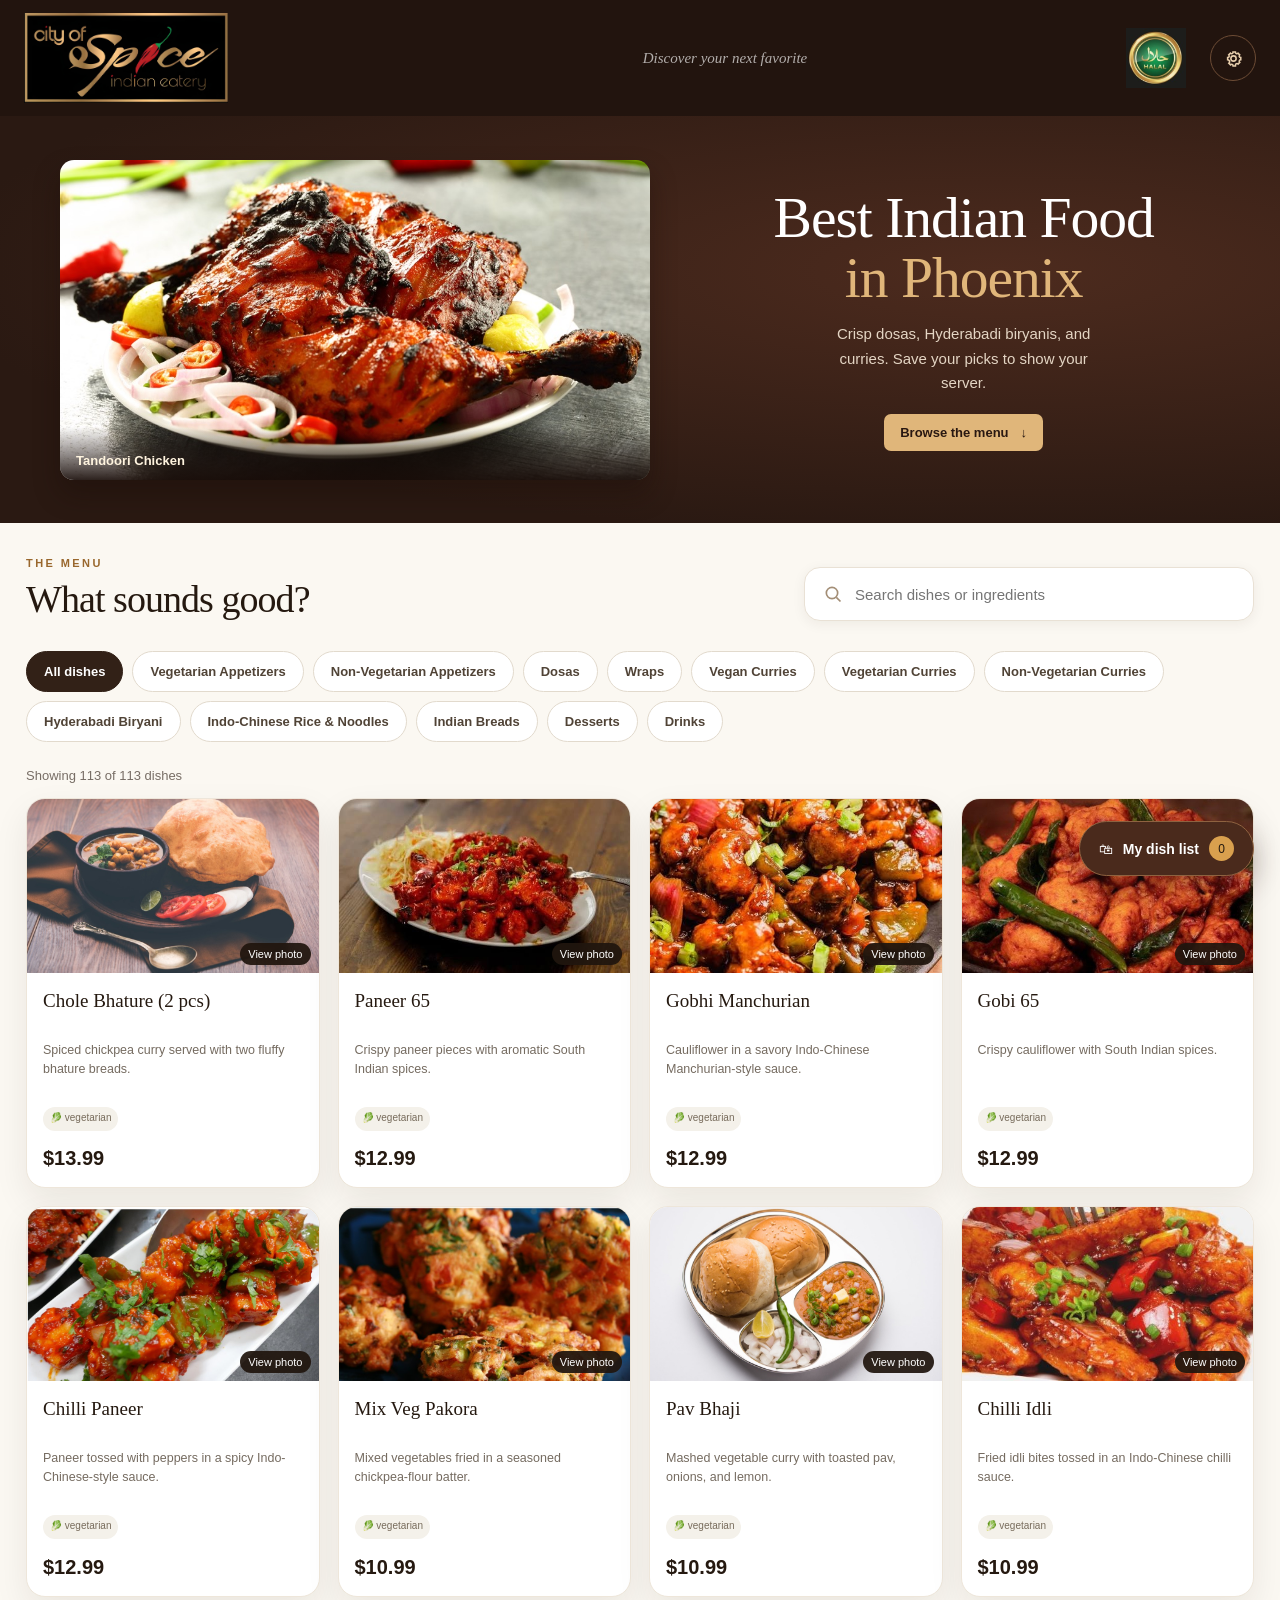
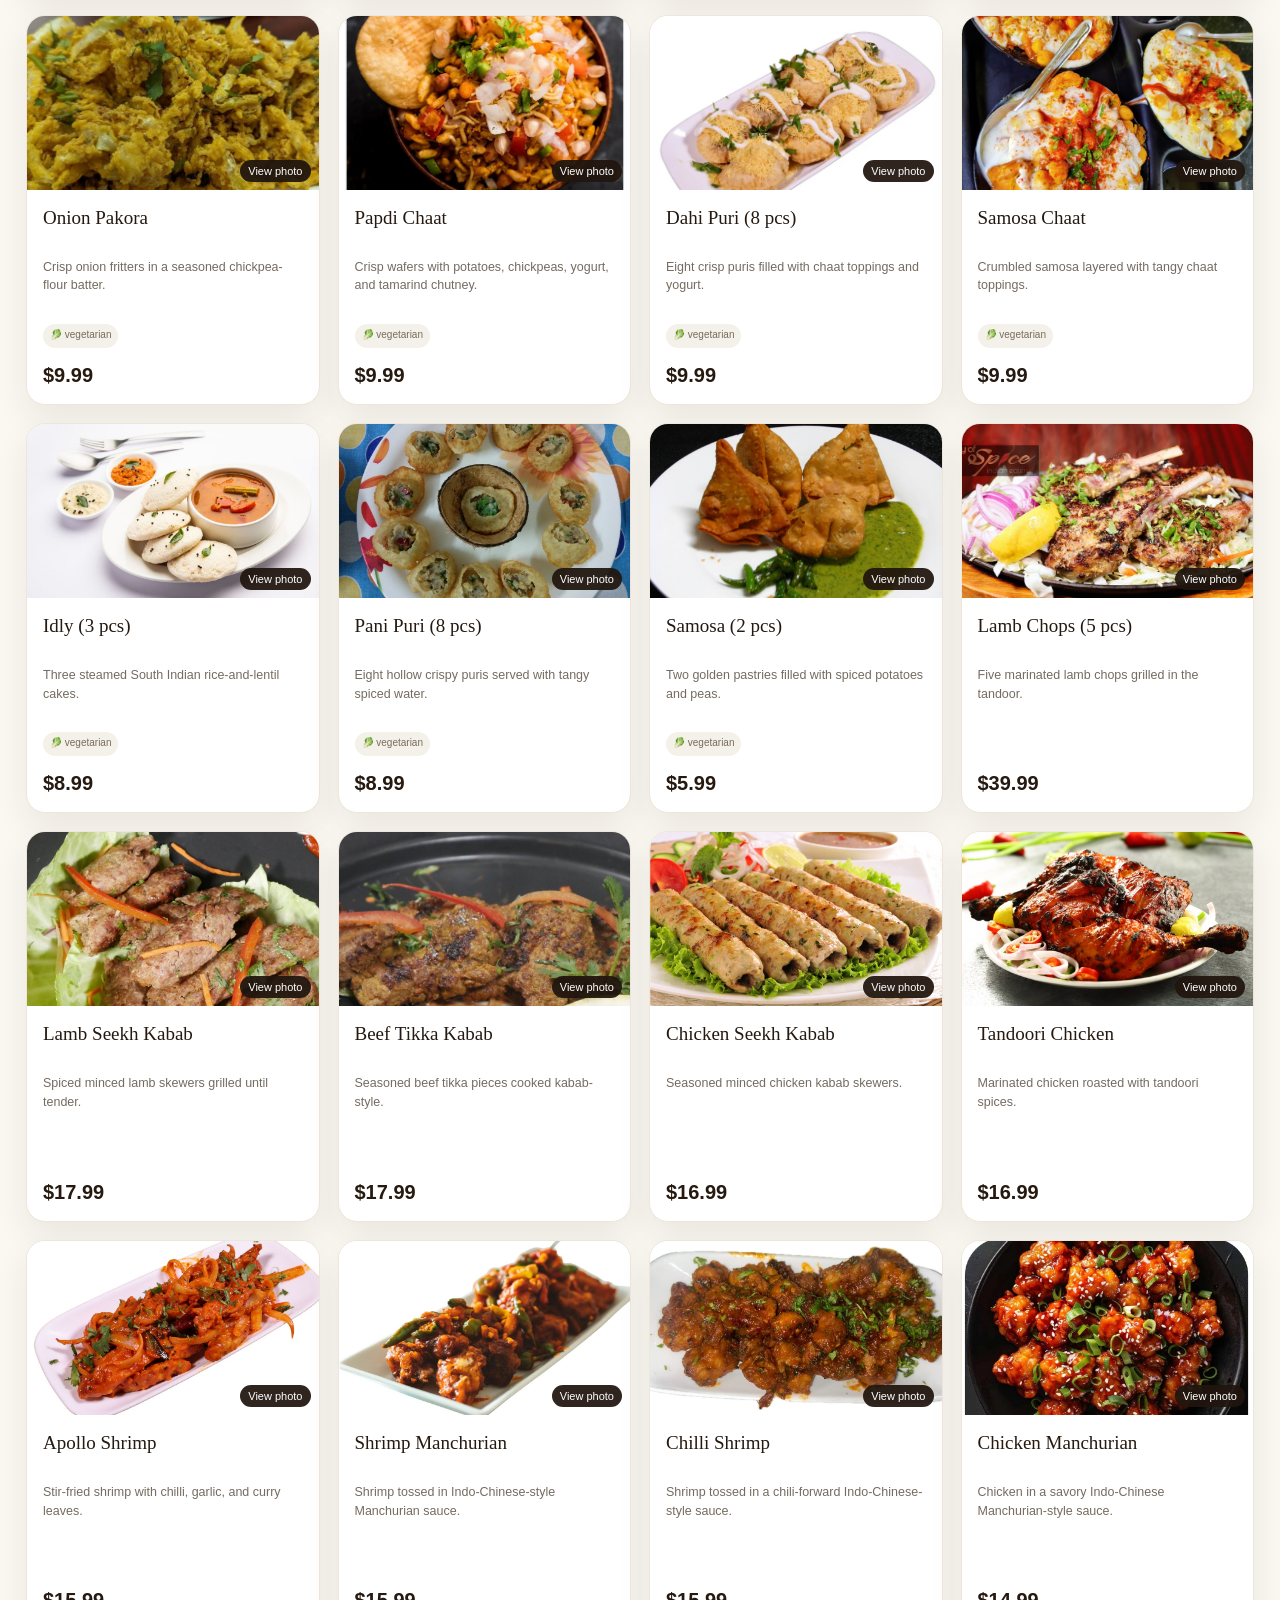
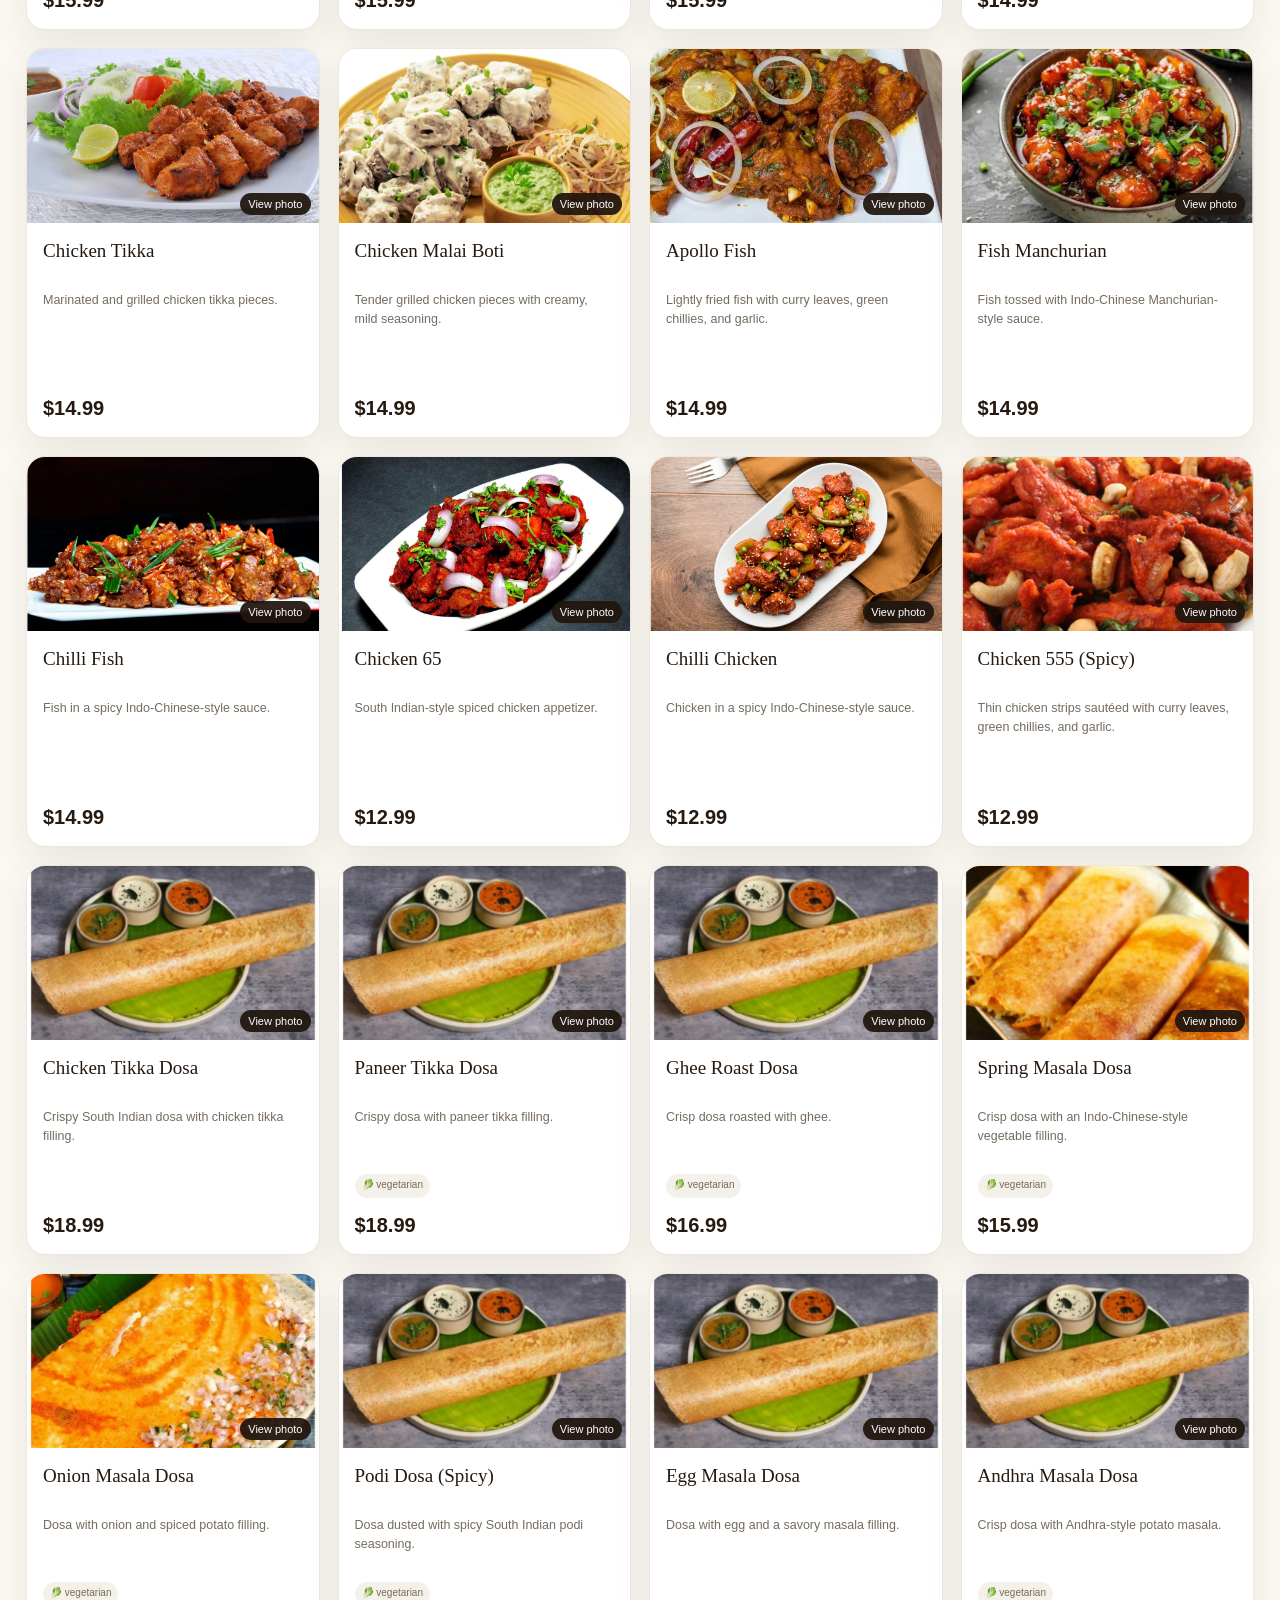
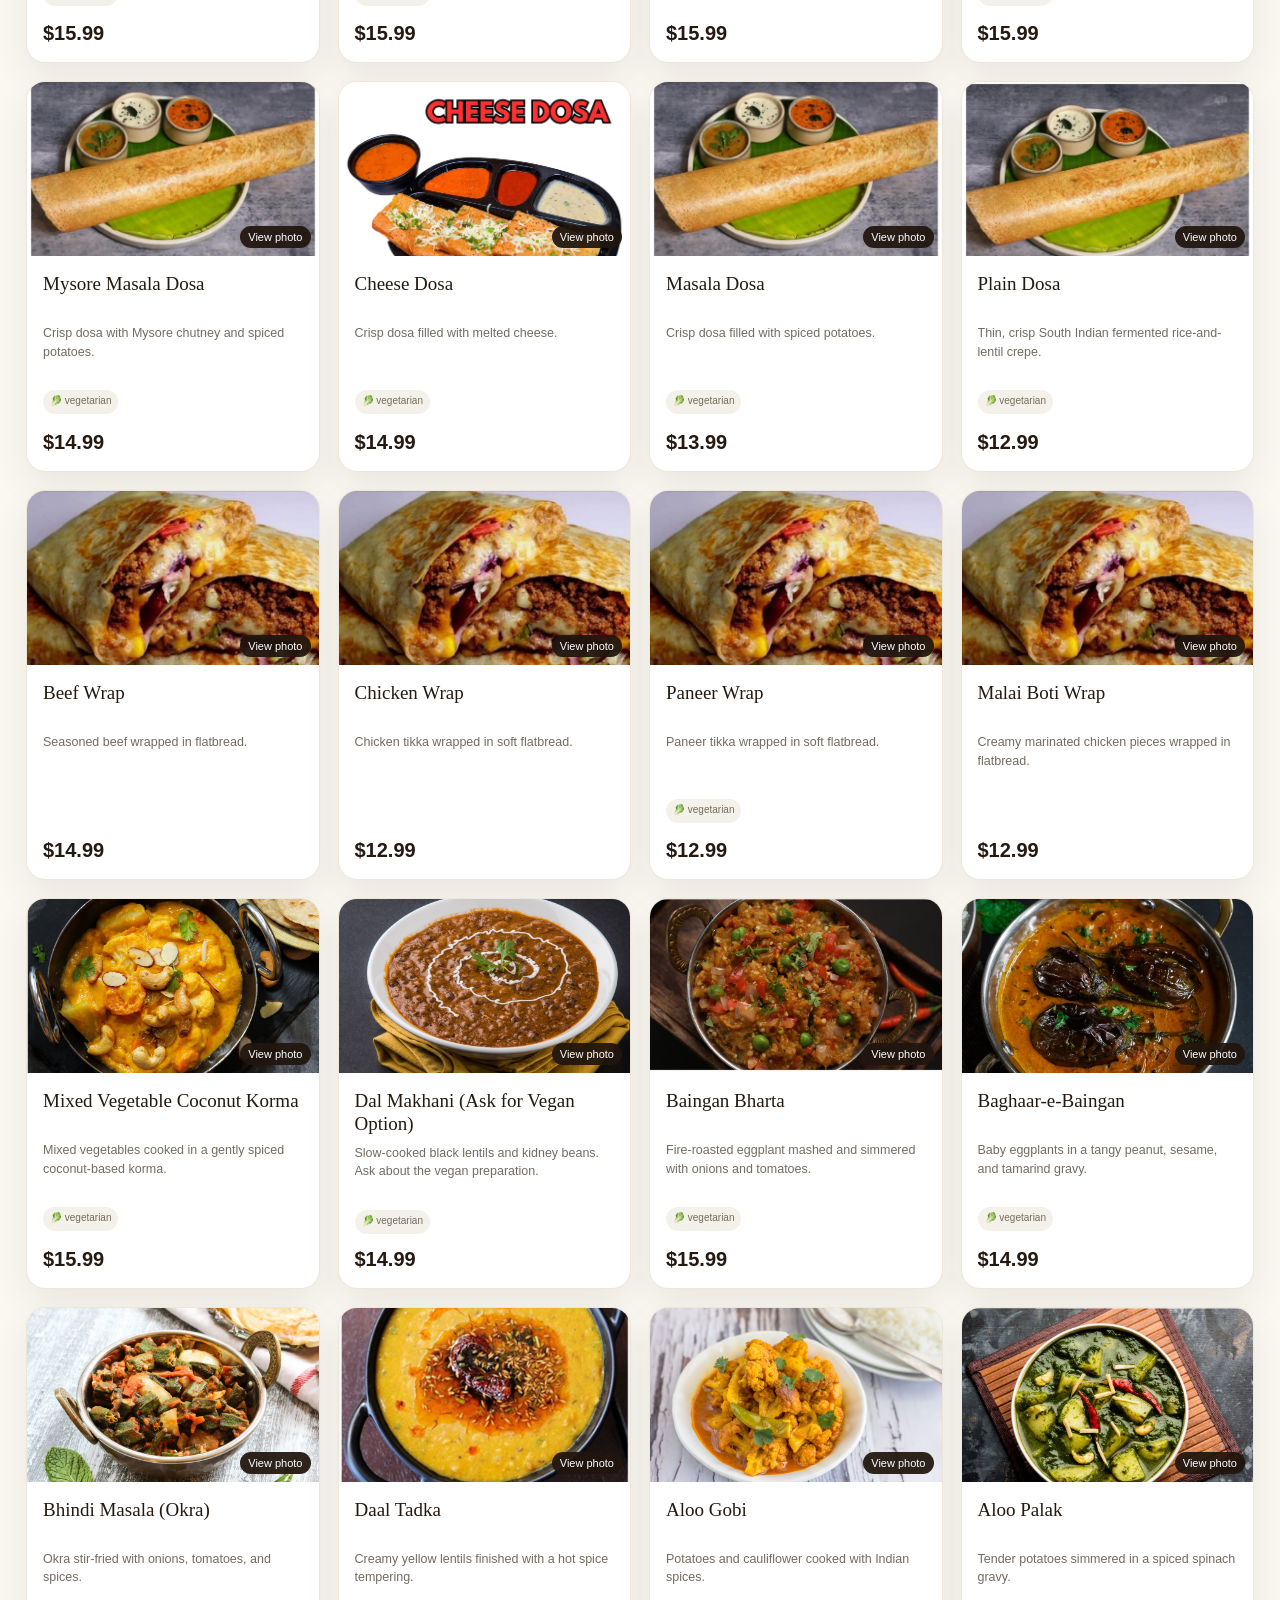
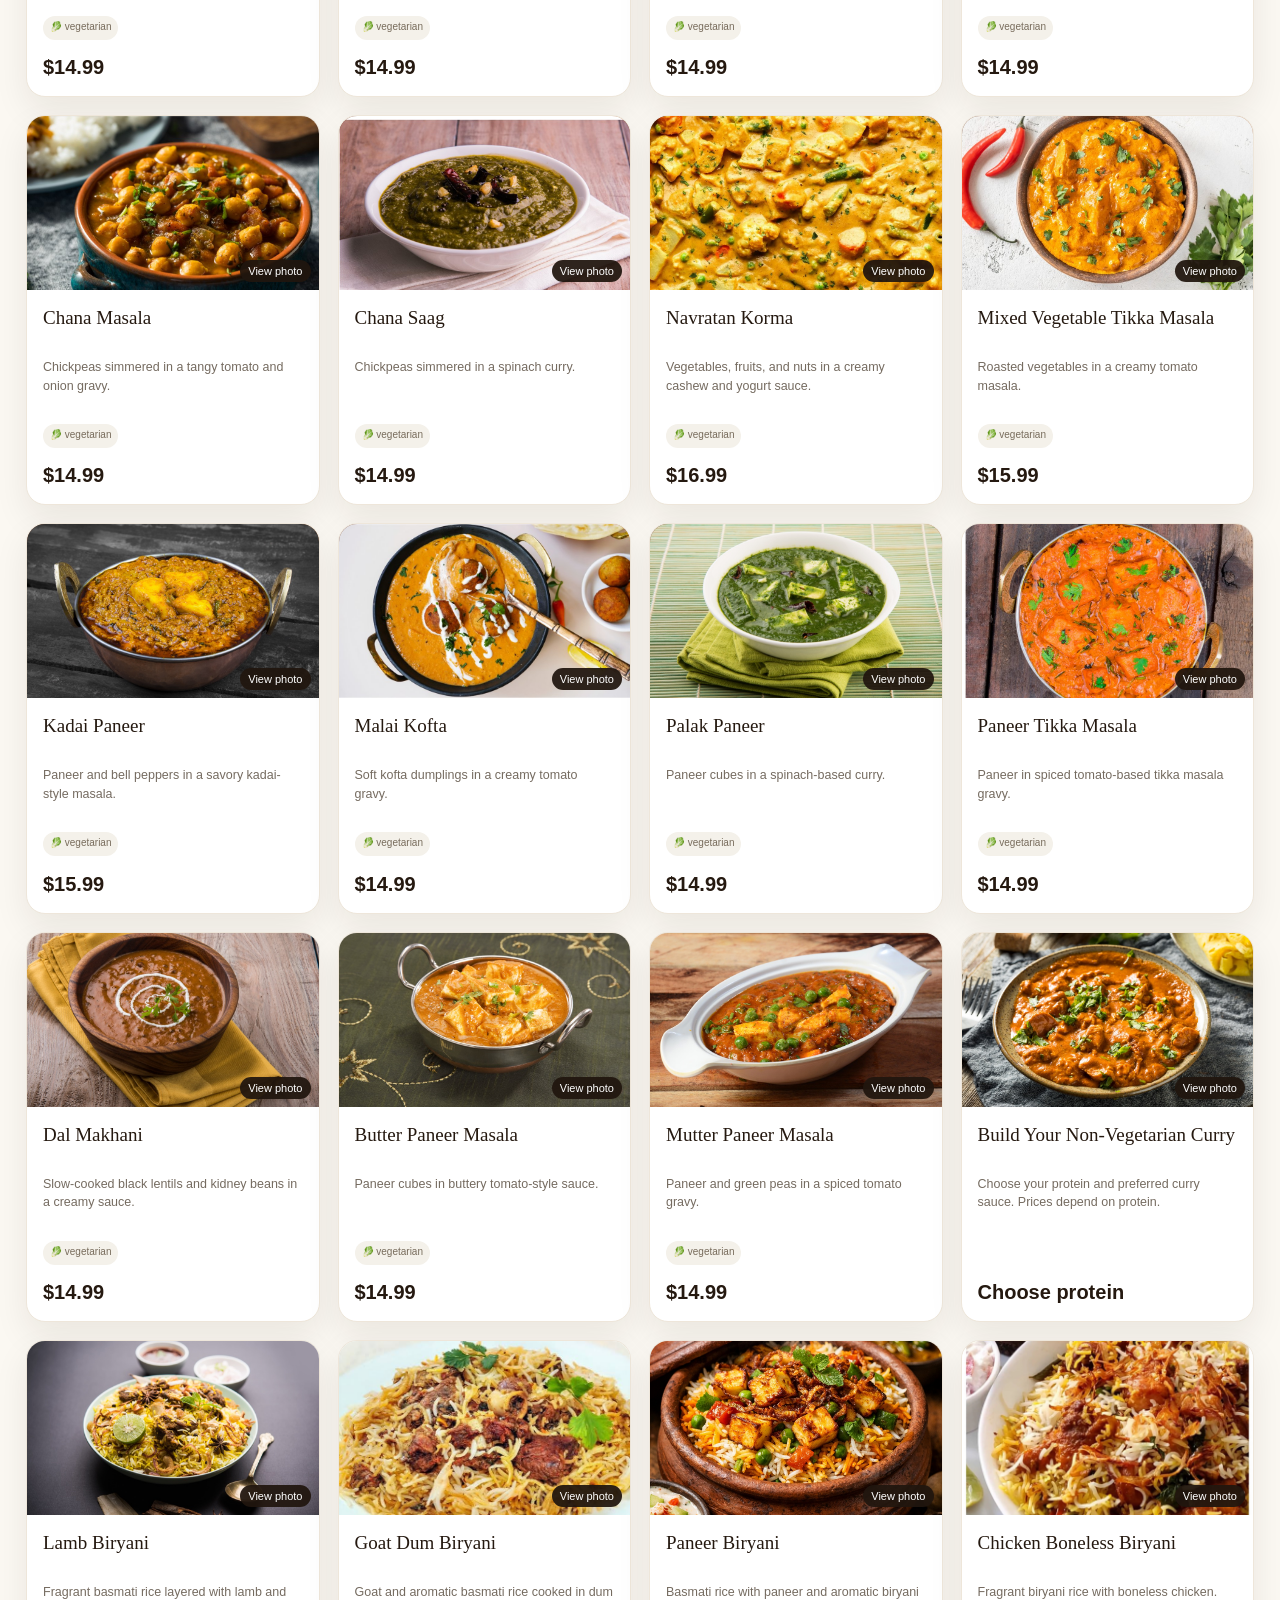
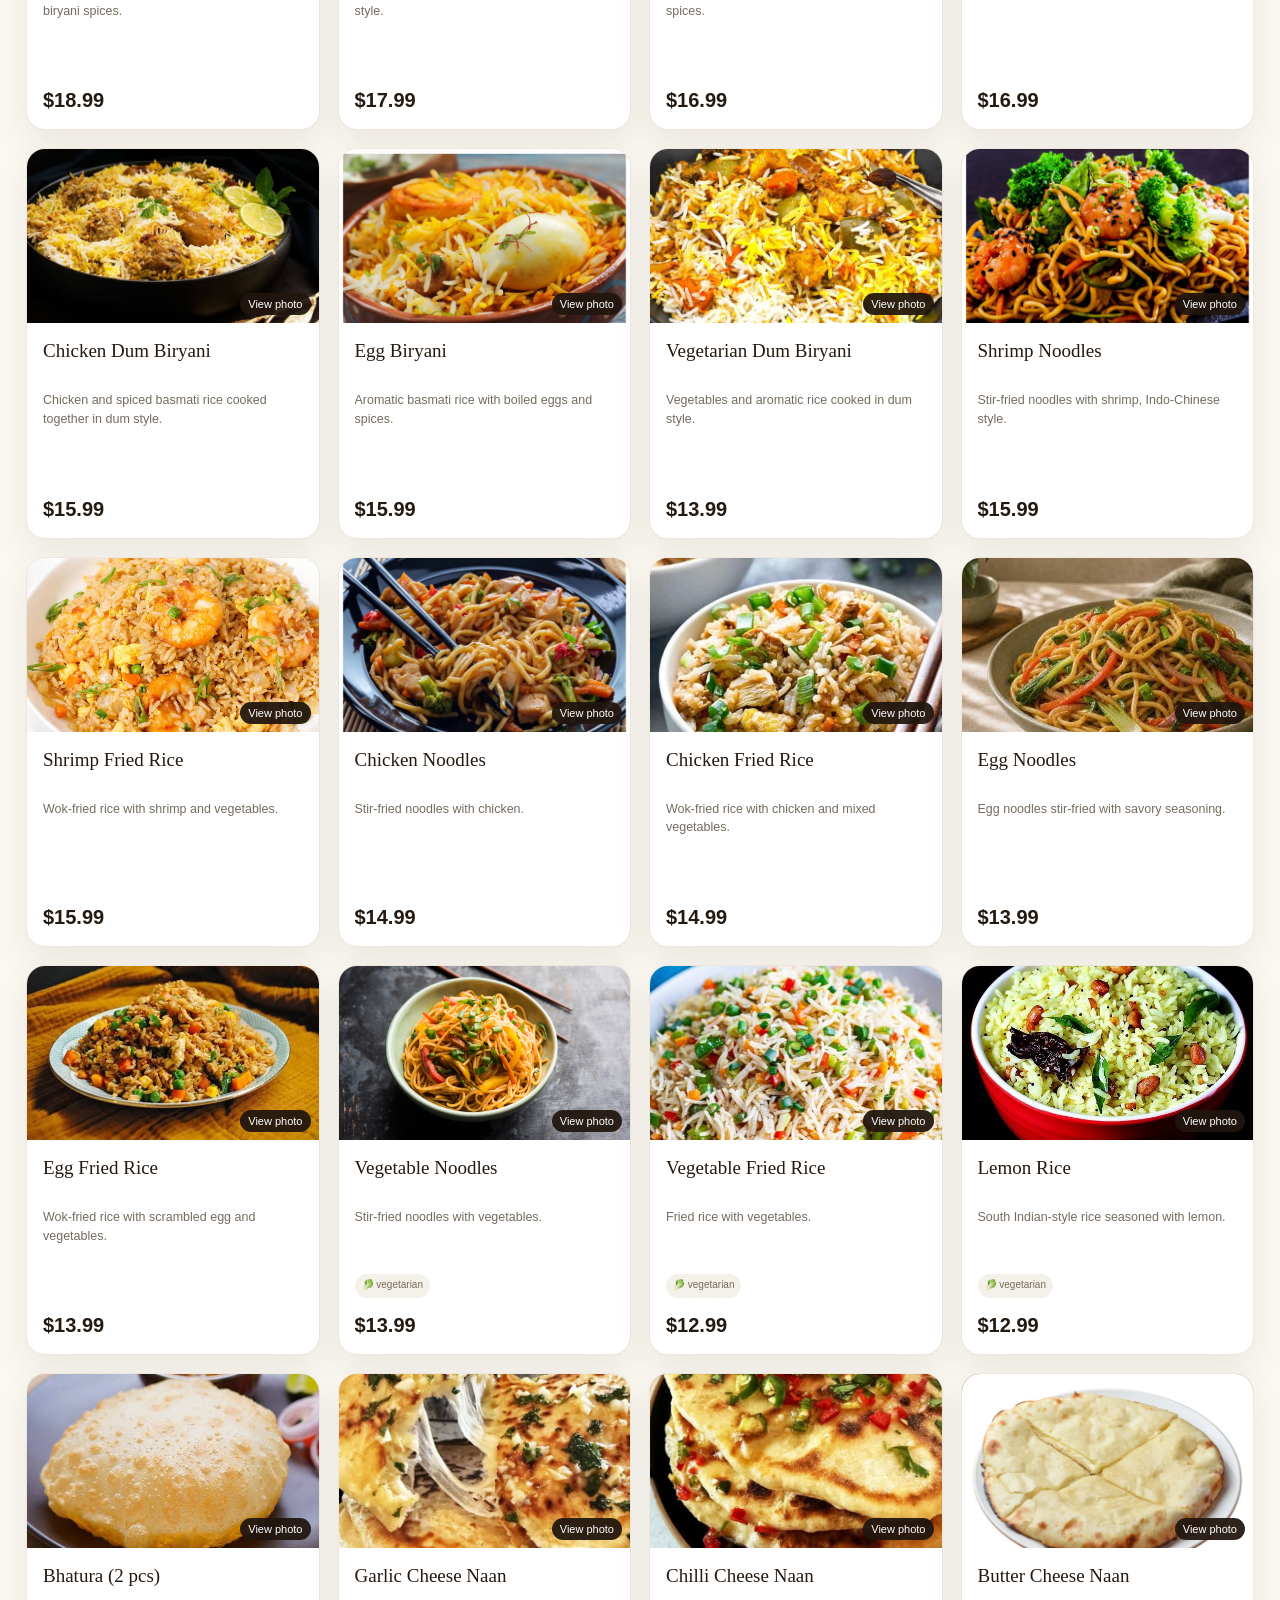
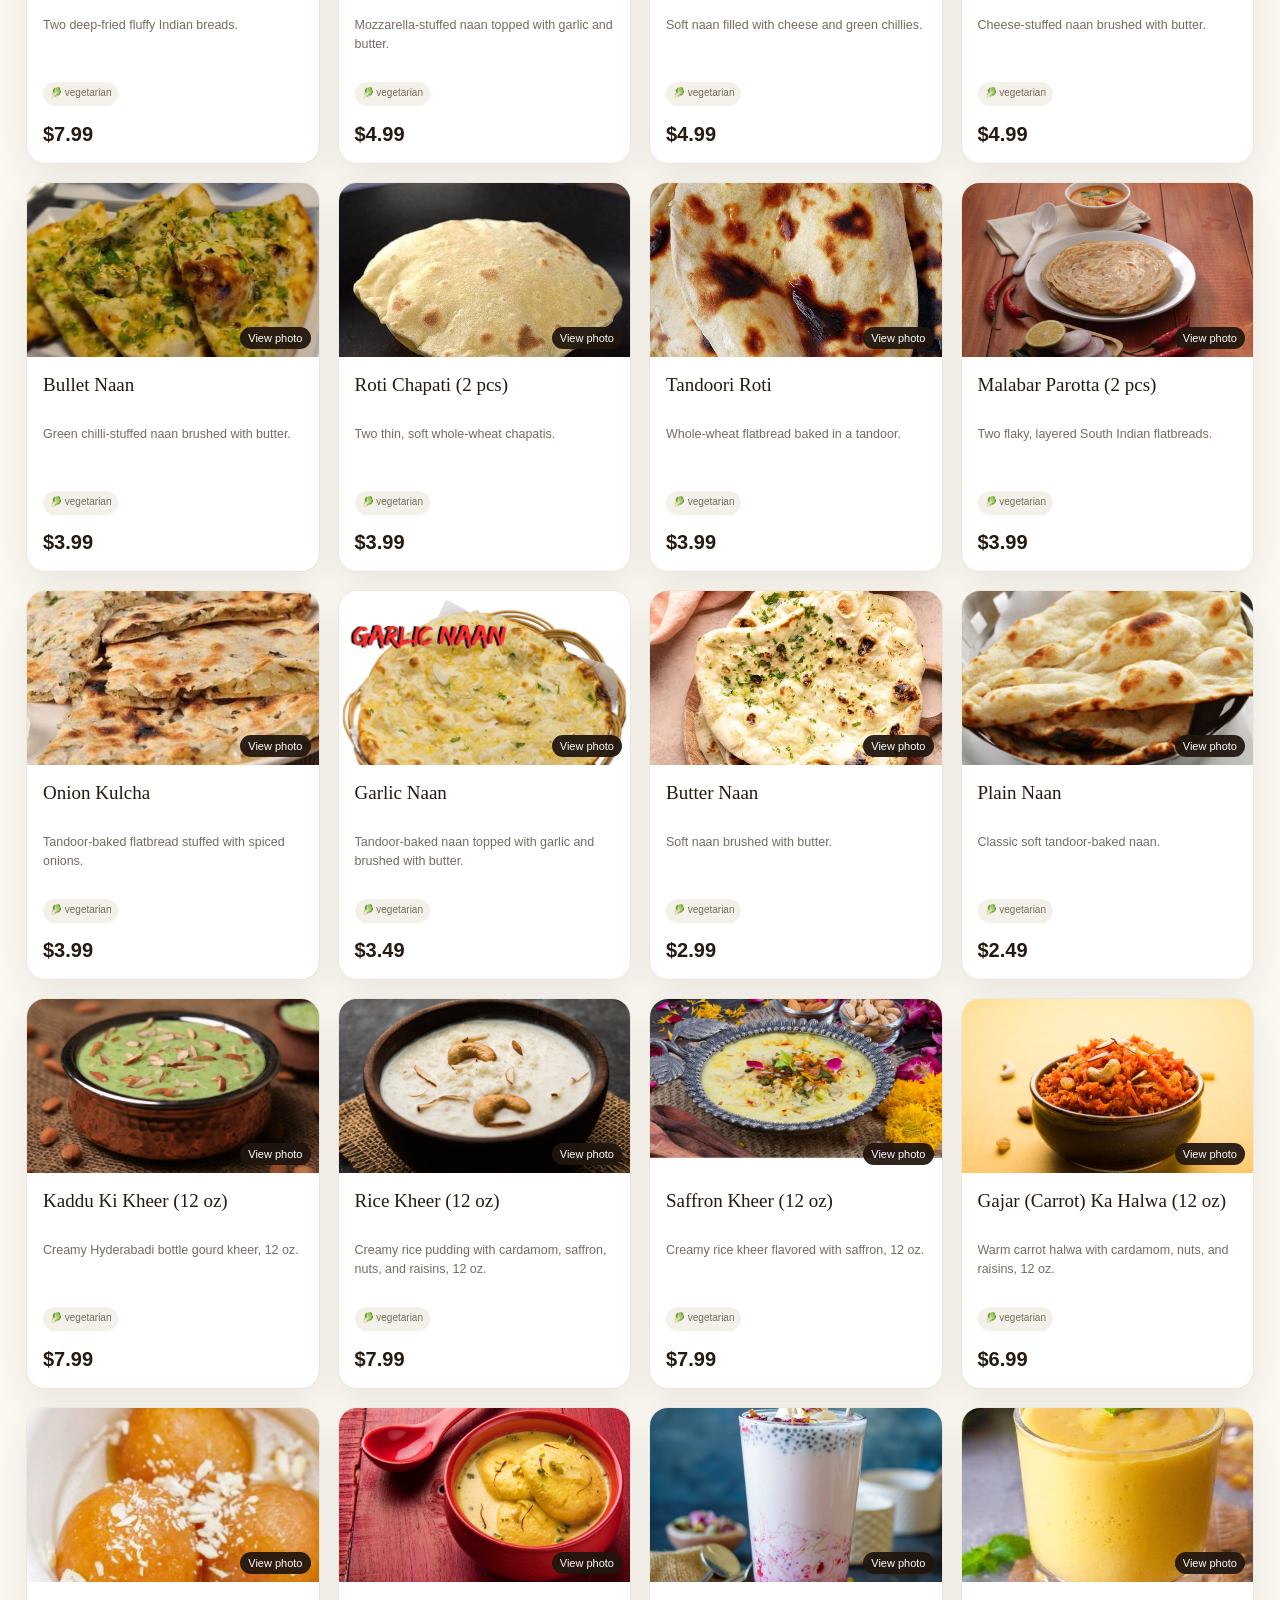
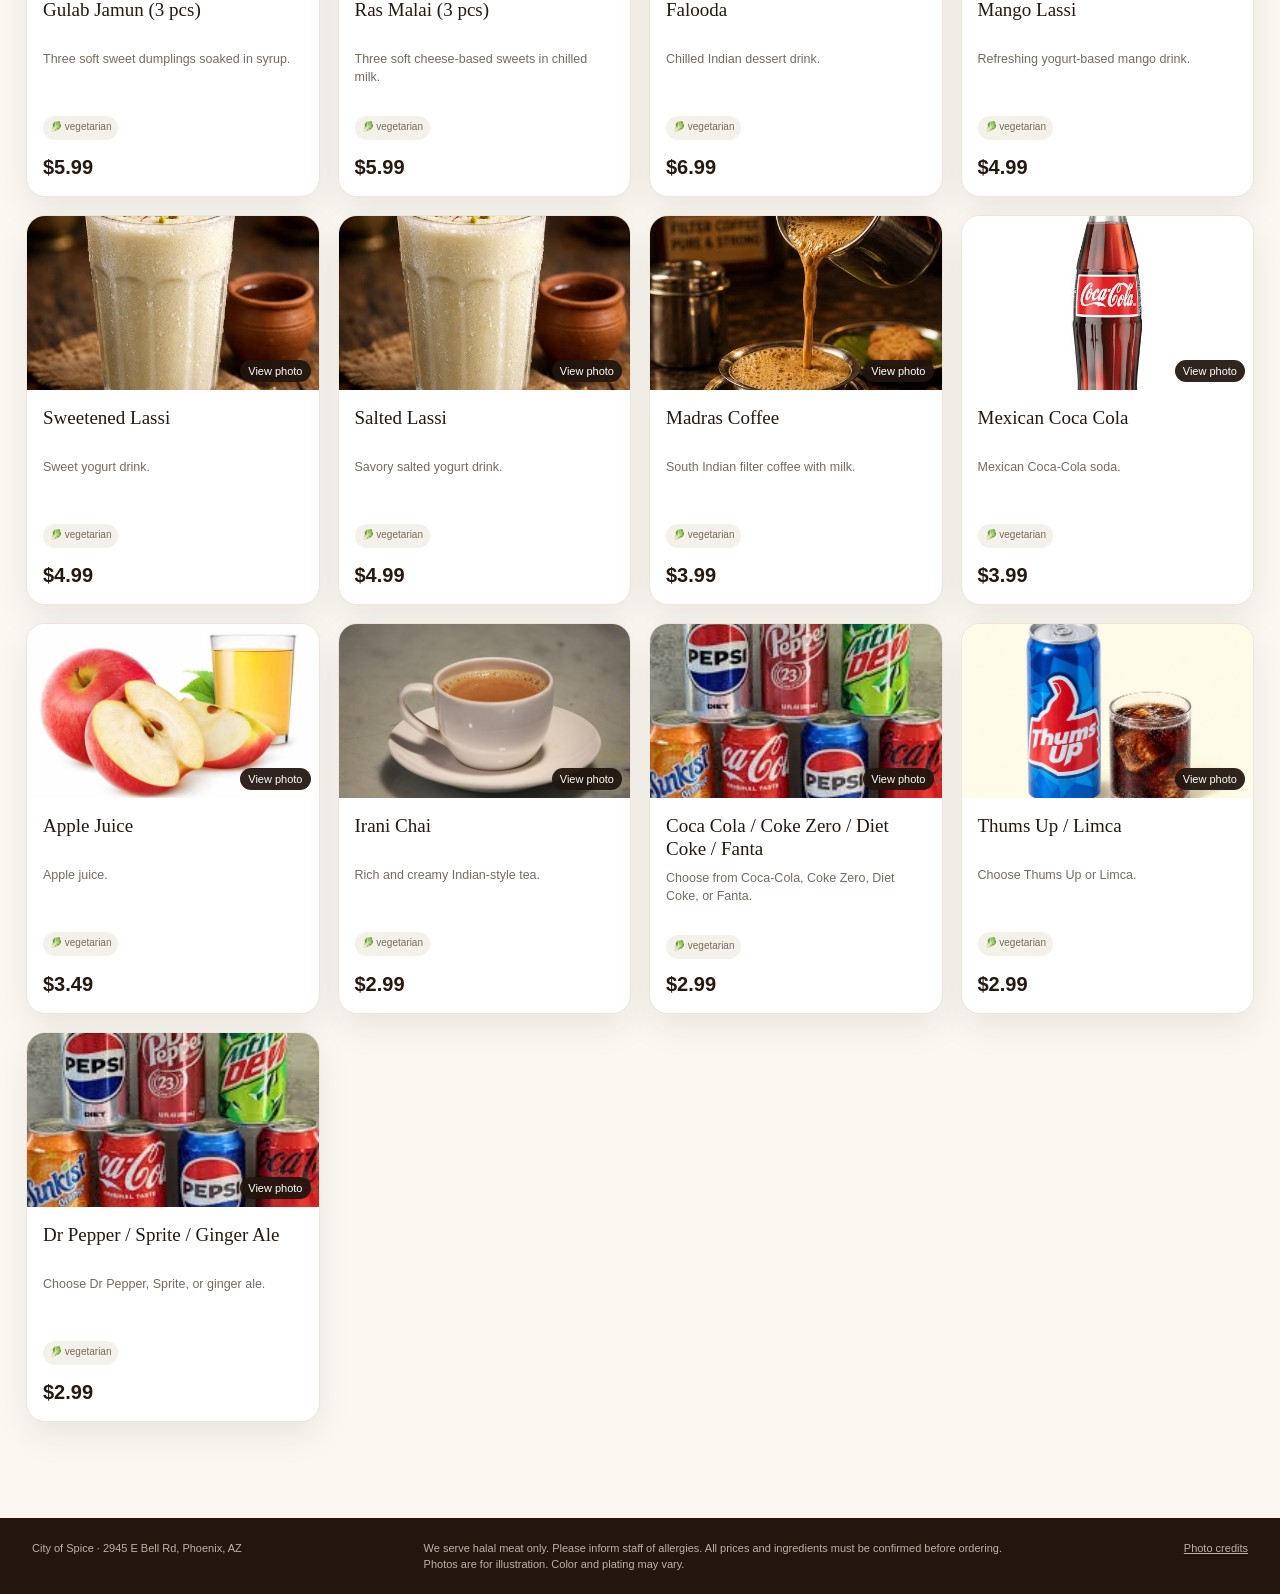
==== commit a1b9a1ef: "Remove standalone vegetarian menu filter" ====
--- a/CityOfSpice/index.html
+++ b/CityOfSpice/index.html
@@ -16,7 +16,7 @@
   </div>
 </section>
 <section class="browse" id="menu"><div class="section-head"><div><span class="eyebrow dark">THE MENU</span><h2>What sounds good?</h2></div><label class="searchbox"><svg viewBox="0 0 24 24" width="20" height="20" fill="none" stroke="currentColor" stroke-width="2"><circle cx="10.8" cy="10.8" r="6.8"/><path d="m16 16 5 5"/></svg><input id="search" type="search" placeholder="Search dishes or ingredients" autocomplete="off" aria-label="Search dishes"></label></div>
-<div class="filters"><div id="categories" class="category-scroll" aria-label="Menu categories"></div><div class="dietary" id="dietary"><button class="diet" data-filter="vegetarian">🥬 Vegetarian</button></div></div><div id="resultsInfo" class="results-info"></div><div id="dishGrid" class="dish-grid"></div><div id="empty" class="empty hidden"><strong>Nothing found</strong><p>Try another search or clear your filters.</p><button id="clearFilters" class="btn btn-gold">Clear filters</button></div></section></main>
+<div class="filters"><div id="categories" class="category-scroll" aria-label="Menu categories"></div></div><div id="resultsInfo" class="results-info"></div><div id="dishGrid" class="dish-grid"></div><div id="empty" class="empty hidden"><strong>Nothing found</strong><p>Try another search or clear your filters.</p><button id="clearFilters" class="btn btn-gold">Clear filters</button></div></section></main>
 <footer><span>City of Spice · 2945 E Bell Rd, Phoenix, AZ</span><span>We serve halal meat only. Please inform staff of allergies. All prices and ingredients must be confirmed before ordering.<small class="menu-photo-note">Photos are for illustration. Color and plating may vary.</small></span><a href="images/photo-credits.html" style="color:inherit">Photo credits</a></footer>
 <button id="cartFab" class="cart-fab" aria-label="Open my dish list"><span>🛍</span> <b>My dish list</b><span id="cartCount" class="cart-count">0</span></button>
 <div id="modalLayer" class="modal-layer hidden" aria-hidden="true"><div id="modalBackdrop" class="backdrop"></div><div class="dialog" id="dialog" role="dialog" aria-modal="true"></div></div>
--- a/CityOfSpice/styles.css
+++ b/CityOfSpice/styles.css
@@ -1,4 +1,4 @@
-:root{--ink:#251910;--cream:#fbf8f2;--paper:#fff;--sub:#776d65;--line:#e9e1d5;--gold:#c28b39;--wine:#5c261c;--shadow:0 14px 34px rgba(40,23,10,.08)}*{box-sizing:border-box}html{scroll-behavior:smooth}body{margin:0;font-family:-apple-system,BlinkMacSystemFont,"Segoe UI",sans-serif;color:var(--ink);background:var(--cream)}button,input,select,textarea{font:inherit}button{cursor:pointer}button:focus-visible,input:focus-visible,textarea:focus-visible,select:focus-visible{outline:3px solid #dcac5b;outline-offset:2px}.hidden{display:none!important}.topbar{height:82px;padding:0 max(24px,calc((100vw - 1380px)/2));background:#24150f;display:flex;align-items:center;gap:16px;color:white}.brand{border:0;background:none;display:flex;align-items:center;gap:13px;color:#fff;text-align:left;padding:0}.brandmark{font-size:35px;color:#e4ae55}.brand strong{display:block;font-family:Georgia,serif;letter-spacing:.1em;font-size:20px;line-height:1.1}.brand small{display:block;color:#d4b68c;font-size:9px;letter-spacing:.23em;margin-top:6px}.top-note{font-family:Georgia,serif;font-style:italic;opacity:.65;margin-left:auto}.staff-entry{border:1px solid #6d4c35;background:transparent;color:#e7ceac;width:44px;height:44px;display:grid;place-items:center;border-radius:50%}.hero{min-height:348px;background:radial-gradient(circle at 70% 55%,#572b1c 0,#331c14 46%,#25150f 80%);color:#fff;display:flex;overflow:hidden;position:relative;padding:54px max(24px,calc((100vw - 1380px)/2))}.hero-inner{z-index:1;max-width:740px}.eyebrow{display:block;color:#e1ad59;letter-spacing:.22em;font-size:11px;font-weight:750}.eyebrow.dark{color:#99672d}h1{font-family:Georgia,serif;font-size:clamp(34px,4.2vw,64px);font-weight:500;line-height:1.08;letter-spacing:-.035em;margin:14px 0 15px}h1 em{color:#e2b56a;font-weight:400}.hero p{color:#e4d5c4;font-size:16px;line-height:1.65;max-width:560px}.hero-pills{display:flex;flex-wrap:wrap;gap:9px;margin-top:22px}.hero-pills span{font-size:11px;color:#eddbbf;border:1px solid #826044;padding:8px 11px;border-radius:99px}.hero-art{flex:1;min-width:240px;position:relative}.art-circle{position:absolute;border-radius:50%;border:1px solid #92633e;right:50px;top:-100px;width:400px;height:400px;opacity:.45}.circle-two{right:95px;top:-55px;width:310px;height:310px}.art-symbol{position:absolute;right:185px;top:13px;font-size:120px;color:#be8b4e}.art-label{position:absolute;right:175px;top:180px;color:#d9af78;font:italic 20px/1.4 Georgia,serif;text-align:center}.browse{max-width:1430px;margin:auto;padding:40px 26px 96px}.section-head{display:flex;align-items:end;justify-content:space-between;gap:22px}.section-head h2{font:normal 38px Georgia,serif;margin:8px 0 0;letter-spacing:-.025em}.searchbox{min-width:320px;max-width:450px;flex:1;display:flex;align-items:center;gap:10px;background:#fff;border:1px solid var(--line);border-radius:16px;padding:0 18px;height:54px;box-shadow:0 3px 13px #321a0810}.searchbox svg{flex:none;color:#a38e76}.searchbox input{min-width:0;width:100%;border:0;outline:0;background:transparent;font-size:15px}.filters{margin-top:30px;display:flex;justify-content:space-between;gap:15px;align-items:start}.category-scroll{display:flex;gap:9px;flex-wrap:wrap;flex:1}.cat,.diet{border:1px solid #e2dacd;border-radius:99px;background:#fff;color:#504336;padding:12px 17px;font-size:13px;font-weight:650;white-space:nowrap}.cat.active{background:#322117;border-color:#322117;color:white}.dietary{display:flex;flex-wrap:wrap;gap:8px;justify-content:flex-end;max-width:370px}.diet{font-size:12px;padding:11px 12px;background:#f7f0e4}.diet.active{background:#dfe9d8;border-color:#97b583;color:#2c5b20}.results-info{font-size:13px;color:var(--sub);margin:26px 0 15px}.dish-grid{display:grid;grid-template-columns:repeat(4,minmax(0,1fr));gap:18px}.dish-card{background:white;border:1px solid #eee6da;border-radius:19px;overflow:hidden;box-shadow:var(--shadow);display:flex;flex-direction:column;min-width:0}.dish-photo{border:0;position:relative;display:grid;place-items:center;height:174px;background:radial-gradient(circle at 65% 35%,#e8c890,#b87848 50%,#6c3f2b 100%);overflow:hidden;width:100%;padding:0}.dish-photo img{display:block;width:100%;height:100%;min-height:0;object-fit:cover}.dish-photo .placeholder{font-size:64px;filter:drop-shadow(0 12px 14px #4a221833)}.pill{display:inline-block;border-radius:20px;padding:6px 9px;font-size:10px;font-weight:750;background:#f2e4cb;color:#7b4e20}.photo-badge{position:absolute;top:12px;left:12px;background:#fffffff0}.dish-content{padding:16px 16px 17px;display:flex;flex-direction:column;flex:1}.dish-content h3{margin:0;font:normal 19px/1.22 Georgia,serif;min-height:44px}.dish-content p{color:#756b60;font-size:12.5px;line-height:1.5;margin:8px 0 10px;display:-webkit-box;-webkit-line-clamp:3;-webkit-box-orient:vertical;overflow:hidden;min-height:56px}.tag-row{display:flex;gap:5px;flex-wrap:wrap;min-height:24px}.tag{font-size:10px;background:#f4f1ea;color:#786c5c;border-radius:20px;padding:5px 7px}.dish-bottom{display:flex;justify-content:space-between;align-items:center;gap:8px;margin-top:auto;padding-top:14px}.price{font-size:20px;font-weight:750}.small-actions{display:flex;align-items:center;gap:6px}.more{border:0;background:none;color:#805b35;text-decoration:underline;font-size:12px;padding:8px 4px}.add{border:0;background:#a56b2f;color:white;border-radius:11px;min-width:42px;height:39px;font-size:22px}.unavailable{opacity:.55}.unavailable .add{background:#b4b0a9;font-size:12px}.empty{text-align:center;padding:80px;color:#786d60}.empty strong{font-size:22px}footer{padding:24px 32px;background:#24150f;color:#bfb2a7;font-size:11px;display:flex;gap:15px;justify-content:space-between}.cart-fab{position:fixed;right:26px;bottom:24px;z-index:9;background:#4a2a1c;color:#fff;border:1px solid #8e6240;border-radius:99px;box-shadow:0 12px 30px #301b1560;padding:14px 19px;font-size:14px;display:flex;align-items:center;gap:10px}.cart-count{background:#d9a04e;color:#23180e;border-radius:99px;min-width:25px;height:25px;display:grid;place-items:center;padding:0 5px;font-size:12px}.modal-layer{position:fixed;inset:0;z-index:20;display:grid;place-items:center;padding:22px}.backdrop{position:absolute;inset:0;background:#1c120dbb;backdrop-filter:blur(4px)}.dialog{position:relative;z-index:1;background:#fffdf8;border-radius:22px;box-shadow:0 20px 80px #0004;width:min(760px,100%);max-height:92dvh;overflow:auto;padding:27px}.dialog.wide{width:min(1050px,100%)}.modal-title{font:normal 30px Georgia,serif;margin:0 0 8px}.muted{color:#81746a;font-size:13px;line-height:1.5}.modal-head{display:flex;align-items:start;justify-content:space-between;gap:15px;margin-bottom:20px}.close{border:1px solid #e6dfd5;color:#554233;background:#fff;border-radius:12px;width:38px;height:38px;font-size:22px;flex:none}.detail{display:grid;grid-template-columns:44% 1fr;gap:24px}.detail-visual{background:linear-gradient(145deg,#d7a56c,#663620);min-height:340px;border-radius:18px;display:grid;place-items:center;overflow:hidden}.detail-visual img{display:block;width:100%;height:100%;min-height:0;object-fit:contain}.detail-visual span{font-size:120px}.detail h2{font:normal 38px Georgia,serif;margin:10px 0}.detail p{font-size:15px;line-height:1.7;color:#6a5d4e}.detail .tag-row{margin:20px 0}.detail .price{font-size:29px}.btn{border:0;border-radius:11px;padding:12px 17px;font-weight:700;font-size:14px}.btn-gold{background:#ae7938;color:#fff}.btn-dark{background:#302018;color:#fff}.btn-soft{background:#f0e9dd;color:#60452b}.btn-red{background:#fff0e9;color:#a13f2e}.btn:disabled{opacity:.45;cursor:default}.btn-row{display:flex;flex-wrap:wrap;gap:9px;margin-top:18px}.cart-row{display:grid;grid-template-columns:1fr auto auto;align-items:center;gap:14px;padding:15px 0;border-bottom:1px solid var(--line)}.cart-row strong{display:block;font-size:15px}.cart-row small{display:block;color:#918478;margin-top:4px}.qty{display:flex;align-items:center;gap:12px}.qty button{width:30px;height:30px;border:1px solid #e4d6c3;background:white;border-radius:9px}.cart-total{display:flex;justify-content:space-between;align-items:center;padding:20px 0;border-top:1px solid #e5dccc;margin-top:12px}.cart-total strong{font-size:25px}.help-note{padding:12px 14px;border-radius:11px;background:#f7f0e6;color:#765f44;font-size:12px;line-height:1.5}.field{display:flex;flex-direction:column;gap:7px;font-weight:650;font-size:12px;color:#574437}.field input,.field select,.field textarea{width:100%;border:1px solid #dcd0c1;border-radius:10px;background:#fff;padding:12px;font-size:15px;color:#2f241a}.field textarea{min-height:92px;resize:vertical}.form-grid{display:grid;grid-template-columns:1fr 1fr;gap:15px}.field.full{grid-column:1/-1}.admin-layout{display:grid;grid-template-columns:190px 1fr;gap:20px}.admin-nav{display:flex;flex-direction:column;gap:7px}.admin-nav button{border:0;text-align:left;border-radius:10px;padding:12px;background:#f4efe6;color:#5b4737}.admin-nav button.active{background:#332219;color:#fff}.admin-row{display:grid;grid-template-columns:1fr auto;gap:12px;padding:12px 0;border-bottom:1px solid #e6dccd;align-items:center}.admin-row strong{display:block;font-size:13px}.admin-row small{display:block;margin-top:4px;color:#82766a}.admin-row .actions{display:flex;gap:5px}.admin-row .actions button{border:1px solid #e3d5c3;border-radius:8px;padding:8px;background:white;font-size:12px}.pin-box{max-width:360px;margin:auto;padding:25px 0}.pin-box .field{margin-bottom:12px}.notice{font-size:12px;border-left:3px solid #b68a52;background:#f6efdf;padding:10px 13px;color:#6b563b;margin:14px 0}.toast{position:fixed;bottom:90px;left:50%;transform:translateX(-50%);z-index:40;background:#2c2119;color:white;padding:13px 20px;border-radius:12px;box-shadow:0 8px 25px #0003;text-align:center}.checkboxes{display:flex;gap:12px;flex-wrap:wrap;margin-top:10px}.checkboxes label{font-size:13px;font-weight:400;display:flex;gap:5px;align-items:center}.upload-preview{width:112px;height:78px;object-fit:cover;border-radius:10px;border:1px solid #ddd}.file-input{font-size:12px!important}.empty-cart{text-align:center;padding:25px 0}.empty-cart span{font-size:54px}.empty-cart h3{font:normal 24px Georgia,serif}@media(max-width:1120px){.dish-grid{grid-template-columns:repeat(3,minmax(0,1fr))}.filters{display:block}.dietary{justify-content:flex-start;max-width:none;margin-top:13px}.hero-art{opacity:.5}}@media(max-width:720px){.topbar{height:70px;padding:0 15px}.brand strong{font-size:15px}.top-note{display:none}.hero{padding:35px 20px;min-height:310px}.hero-art{display:none}.hero-pills span{font-size:10px}.browse{padding:30px 14px 100px}.section-head{display:block}.section-head h2{font-size:30px}.searchbox{min-width:0;width:100%;margin-top:20px}.category-scroll{flex-wrap:nowrap;overflow:auto;padding:4px 0 8px}.dish-grid{grid-template-columns:repeat(2,minmax(0,1fr));gap:10px}.dish-photo{height:135px}.dish-content{padding:11px}.dish-content h3{font-size:16px;min-height:38px}.dish-content p{font-size:11px;min-height:50px}.price{font-size:17px}.more{font-size:11px}.add{min-width:35px;height:35px}.dialog{padding:16px}.detail{grid-template-columns:1fr}.detail-visual{min-height:200px;max-height:230px}.detail h2{font-size:29px}.admin-layout{grid-template-columns:1fr}.admin-nav{flex-direction:row;overflow:auto}.admin-nav button{white-space:nowrap}.form-grid{grid-template-columns:1fr}.field.full{grid-column:auto}footer{display:block;line-height:1.8}.cart-fab{right:12px;bottom:12px}}@media(max-width:400px){.dish-grid{grid-template-columns:1fr}.dish-photo{height:190px}}
+:root{--ink:#251910;--cream:#fbf8f2;--paper:#fff;--sub:#776d65;--line:#e9e1d5;--gold:#c28b39;--wine:#5c261c;--shadow:0 14px 34px rgba(40,23,10,.08)}*{box-sizing:border-box}html{scroll-behavior:smooth}body{margin:0;font-family:-apple-system,BlinkMacSystemFont,"Segoe UI",sans-serif;color:var(--ink);background:var(--cream)}button,input,select,textarea{font:inherit}button{cursor:pointer}button:focus-visible,input:focus-visible,textarea:focus-visible,select:focus-visible{outline:3px solid #dcac5b;outline-offset:2px}.hidden{display:none!important}.topbar{height:82px;padding:0 max(24px,calc((100vw - 1380px)/2));background:#24150f;display:flex;align-items:center;gap:16px;color:white}.brand{border:0;background:none;display:flex;align-items:center;gap:13px;color:#fff;text-align:left;padding:0}.brandmark{font-size:35px;color:#e4ae55}.brand strong{display:block;font-family:Georgia,serif;letter-spacing:.1em;font-size:20px;line-height:1.1}.brand small{display:block;color:#d4b68c;font-size:9px;letter-spacing:.23em;margin-top:6px}.top-note{font-family:Georgia,serif;font-style:italic;opacity:.65;margin-left:auto}.staff-entry{border:1px solid #6d4c35;background:transparent;color:#e7ceac;width:44px;height:44px;display:grid;place-items:center;border-radius:50%}.hero{min-height:348px;background:radial-gradient(circle at 70% 55%,#572b1c 0,#331c14 46%,#25150f 80%);color:#fff;display:flex;overflow:hidden;position:relative;padding:54px max(24px,calc((100vw - 1380px)/2))}.hero-inner{z-index:1;max-width:740px}.eyebrow{display:block;color:#e1ad59;letter-spacing:.22em;font-size:11px;font-weight:750}.eyebrow.dark{color:#99672d}h1{font-family:Georgia,serif;font-size:clamp(34px,4.2vw,64px);font-weight:500;line-height:1.08;letter-spacing:-.035em;margin:14px 0 15px}h1 em{color:#e2b56a;font-weight:400}.hero p{color:#e4d5c4;font-size:16px;line-height:1.65;max-width:560px}.hero-pills{display:flex;flex-wrap:wrap;gap:9px;margin-top:22px}.hero-pills span{font-size:11px;color:#eddbbf;border:1px solid #826044;padding:8px 11px;border-radius:99px}.hero-art{flex:1;min-width:240px;position:relative}.art-circle{position:absolute;border-radius:50%;border:1px solid #92633e;right:50px;top:-100px;width:400px;height:400px;opacity:.45}.circle-two{right:95px;top:-55px;width:310px;height:310px}.art-symbol{position:absolute;right:185px;top:13px;font-size:120px;color:#be8b4e}.art-label{position:absolute;right:175px;top:180px;color:#d9af78;font:italic 20px/1.4 Georgia,serif;text-align:center}.browse{max-width:1430px;margin:auto;padding:40px 26px 96px}.section-head{display:flex;align-items:end;justify-content:space-between;gap:22px}.section-head h2{font:normal 38px Georgia,serif;margin:8px 0 0;letter-spacing:-.025em}.searchbox{min-width:320px;max-width:450px;flex:1;display:flex;align-items:center;gap:10px;background:#fff;border:1px solid var(--line);border-radius:16px;padding:0 18px;height:54px;box-shadow:0 3px 13px #321a0810}.searchbox svg{flex:none;color:#a38e76}.searchbox input{min-width:0;width:100%;border:0;outline:0;background:transparent;font-size:15px}.filters{margin-top:30px}.category-scroll{display:flex;gap:9px;flex-wrap:wrap;flex:1}.cat{border:1px solid #e2dacd;border-radius:99px;background:#fff;color:#504336;padding:12px 17px;font-size:13px;font-weight:650;white-space:nowrap}.cat.active{background:#322117;border-color:#322117;color:white}.results-info{font-size:13px;color:var(--sub);margin:26px 0 15px}.dish-grid{display:grid;grid-template-columns:repeat(4,minmax(0,1fr));gap:18px}.dish-card{background:white;border:1px solid #eee6da;border-radius:19px;overflow:hidden;box-shadow:var(--shadow);display:flex;flex-direction:column;min-width:0}.dish-photo{border:0;position:relative;display:grid;place-items:center;height:174px;background:radial-gradient(circle at 65% 35%,#e8c890,#b87848 50%,#6c3f2b 100%);overflow:hidden;width:100%;padding:0}.dish-photo img{display:block;width:100%;height:100%;min-height:0;object-fit:cover}.dish-photo .placeholder{font-size:64px;filter:drop-shadow(0 12px 14px #4a221833)}.pill{display:inline-block;border-radius:20px;padding:6px 9px;font-size:10px;font-weight:750;background:#f2e4cb;color:#7b4e20}.photo-badge{position:absolute;top:12px;left:12px;background:#fffffff0}.dish-content{padding:16px 16px 17px;display:flex;flex-direction:column;flex:1}.dish-content h3{margin:0;font:normal 19px/1.22 Georgia,serif;min-height:44px}.dish-content p{color:#756b60;font-size:12.5px;line-height:1.5;margin:8px 0 10px;display:-webkit-box;-webkit-line-clamp:3;-webkit-box-orient:vertical;overflow:hidden;min-height:56px}.tag-row{display:flex;gap:5px;flex-wrap:wrap;min-height:24px}.tag{font-size:10px;background:#f4f1ea;color:#786c5c;border-radius:20px;padding:5px 7px}.dish-bottom{display:flex;justify-content:space-between;align-items:center;gap:8px;margin-top:auto;padding-top:14px}.price{font-size:20px;font-weight:750}.small-actions{display:flex;align-items:center;gap:6px}.more{border:0;background:none;color:#805b35;text-decoration:underline;font-size:12px;padding:8px 4px}.add{border:0;background:#a56b2f;color:white;border-radius:11px;min-width:42px;height:39px;font-size:22px}.unavailable{opacity:.55}.unavailable .add{background:#b4b0a9;font-size:12px}.empty{text-align:center;padding:80px;color:#786d60}.empty strong{font-size:22px}footer{padding:24px 32px;background:#24150f;color:#bfb2a7;font-size:11px;display:flex;gap:15px;justify-content:space-between}.cart-fab{position:fixed;right:26px;bottom:24px;z-index:9;background:#4a2a1c;color:#fff;border:1px solid #8e6240;border-radius:99px;box-shadow:0 12px 30px #301b1560;padding:14px 19px;font-size:14px;display:flex;align-items:center;gap:10px}.cart-count{background:#d9a04e;color:#23180e;border-radius:99px;min-width:25px;height:25px;display:grid;place-items:center;padding:0 5px;font-size:12px}.modal-layer{position:fixed;inset:0;z-index:20;display:grid;place-items:center;padding:22px}.backdrop{position:absolute;inset:0;background:#1c120dbb;backdrop-filter:blur(4px)}.dialog{position:relative;z-index:1;background:#fffdf8;border-radius:22px;box-shadow:0 20px 80px #0004;width:min(760px,100%);max-height:92dvh;overflow:auto;padding:27px}.dialog.wide{width:min(1050px,100%)}.modal-title{font:normal 30px Georgia,serif;margin:0 0 8px}.muted{color:#81746a;font-size:13px;line-height:1.5}.modal-head{display:flex;align-items:start;justify-content:space-between;gap:15px;margin-bottom:20px}.close{border:1px solid #e6dfd5;color:#554233;background:#fff;border-radius:12px;width:38px;height:38px;font-size:22px;flex:none}.detail{display:grid;grid-template-columns:44% 1fr;gap:24px}.detail-visual{background:linear-gradient(145deg,#d7a56c,#663620);min-height:340px;border-radius:18px;display:grid;place-items:center;overflow:hidden}.detail-visual img{display:block;width:100%;height:100%;min-height:0;object-fit:contain}.detail-visual span{font-size:120px}.detail h2{font:normal 38px Georgia,serif;margin:10px 0}.detail p{font-size:15px;line-height:1.7;color:#6a5d4e}.detail .tag-row{margin:20px 0}.detail .price{font-size:29px}.btn{border:0;border-radius:11px;padding:12px 17px;font-weight:700;font-size:14px}.btn-gold{background:#ae7938;color:#fff}.btn-dark{background:#302018;color:#fff}.btn-soft{background:#f0e9dd;color:#60452b}.btn-red{background:#fff0e9;color:#a13f2e}.btn:disabled{opacity:.45;cursor:default}.btn-row{display:flex;flex-wrap:wrap;gap:9px;margin-top:18px}.cart-row{display:grid;grid-template-columns:1fr auto auto;align-items:center;gap:14px;padding:15px 0;border-bottom:1px solid var(--line)}.cart-row strong{display:block;font-size:15px}.cart-row small{display:block;color:#918478;margin-top:4px}.qty{display:flex;align-items:center;gap:12px}.qty button{width:30px;height:30px;border:1px solid #e4d6c3;background:white;border-radius:9px}.cart-total{display:flex;justify-content:space-between;align-items:center;padding:20px 0;border-top:1px solid #e5dccc;margin-top:12px}.cart-total strong{font-size:25px}.help-note{padding:12px 14px;border-radius:11px;background:#f7f0e6;color:#765f44;font-size:12px;line-height:1.5}.field{display:flex;flex-direction:column;gap:7px;font-weight:650;font-size:12px;color:#574437}.field input,.field select,.field textarea{width:100%;border:1px solid #dcd0c1;border-radius:10px;background:#fff;padding:12px;font-size:15px;color:#2f241a}.field textarea{min-height:92px;resize:vertical}.form-grid{display:grid;grid-template-columns:1fr 1fr;gap:15px}.field.full{grid-column:1/-1}.admin-layout{display:grid;grid-template-columns:190px 1fr;gap:20px}.admin-nav{display:flex;flex-direction:column;gap:7px}.admin-nav button{border:0;text-align:left;border-radius:10px;padding:12px;background:#f4efe6;color:#5b4737}.admin-nav button.active{background:#332219;color:#fff}.admin-row{display:grid;grid-template-columns:1fr auto;gap:12px;padding:12px 0;border-bottom:1px solid #e6dccd;align-items:center}.admin-row strong{display:block;font-size:13px}.admin-row small{display:block;margin-top:4px;color:#82766a}.admin-row .actions{display:flex;gap:5px}.admin-row .actions button{border:1px solid #e3d5c3;border-radius:8px;padding:8px;background:white;font-size:12px}.pin-box{max-width:360px;margin:auto;padding:25px 0}.pin-box .field{margin-bottom:12px}.notice{font-size:12px;border-left:3px solid #b68a52;background:#f6efdf;padding:10px 13px;color:#6b563b;margin:14px 0}.toast{position:fixed;bottom:90px;left:50%;transform:translateX(-50%);z-index:40;background:#2c2119;color:white;padding:13px 20px;border-radius:12px;box-shadow:0 8px 25px #0003;text-align:center}.checkboxes{display:flex;gap:12px;flex-wrap:wrap;margin-top:10px}.checkboxes label{font-size:13px;font-weight:400;display:flex;gap:5px;align-items:center}.upload-preview{width:112px;height:78px;object-fit:cover;border-radius:10px;border:1px solid #ddd}.file-input{font-size:12px!important}.empty-cart{text-align:center;padding:25px 0}.empty-cart span{font-size:54px}.empty-cart h3{font:normal 24px Georgia,serif}@media(max-width:1120px){.dish-grid{grid-template-columns:repeat(3,minmax(0,1fr))}.hero-art{opacity:.5}}@media(max-width:720px){.topbar{height:70px;padding:0 15px}.brand strong{font-size:15px}.top-note{display:none}.hero{padding:35px 20px;min-height:310px}.hero-art{display:none}.hero-pills span{font-size:10px}.browse{padding:30px 14px 100px}.section-head{display:block}.section-head h2{font-size:30px}.searchbox{min-width:0;width:100%;margin-top:20px}.category-scroll{flex-wrap:nowrap;overflow:auto;padding:4px 0 8px}.dish-grid{grid-template-columns:repeat(2,minmax(0,1fr));gap:10px}.dish-photo{height:135px}.dish-content{padding:11px}.dish-content h3{font-size:16px;min-height:38px}.dish-content p{font-size:11px;min-height:50px}.price{font-size:17px}.more{font-size:11px}.add{min-width:35px;height:35px}.dialog{padding:16px}.detail{grid-template-columns:1fr}.detail-visual{min-height:200px;max-height:230px}.detail h2{font-size:29px}.admin-layout{grid-template-columns:1fr}.admin-nav{flex-direction:row;overflow:auto}.admin-nav button{white-space:nowrap}.form-grid{grid-template-columns:1fr}.field.full{grid-column:auto}footer{display:block;line-height:1.8}.cart-fab{right:12px;bottom:12px}}@media(max-width:400px){.dish-grid{grid-template-columns:1fr}.dish-photo{height:190px}}
 
 /* Updated City of Spice branding: supplied restaurant logo and Halal badge. */
 .brand{gap:10px;max-width:310px;flex-shrink:0}.brand-logo{width:190px;height:64px;object-fit:contain;object-position:center;display:block;border:0}.brand-subtitle{font-size:9px;letter-spacing:.17em;color:#e8c99f;white-space:nowrap}.header-halal{width:54px;height:54px;object-fit:contain;flex:none}.hero-brand{min-width:265px;display:flex;align-items:center;justify-content:center;gap:14px;padding-left:34px}.hero-logo{width:min(100%,440px);max-height:255px;object-fit:contain;filter:drop-shadow(0 12px 20px #170b0960)}.hero-halal{width:86px;height:86px;object-fit:contain;flex:none}.hero-art.hero-brand{opacity:1}.hero-brand .art-circle,.hero-brand .art-symbol,.hero-brand .art-label{display:none}
@@ -74,9 +74,27 @@
 .dish-photo {
   flex-shrink: 0;
 }
-.dish-photo[data-photo] {
-  cursor: zoom-in;
-}
+.dish-card { position: relative; }
+.dish-open {
+  padding: 0;
+  border: 0;
+  background: none;
+  color: inherit;
+  font: inherit;
+  text-align: left;
+  cursor: pointer;
+}
+.dish-open::after {
+  content: "";
+  position: absolute;
+  inset: 0;
+  z-index: 1;
+}
+.dish-card:has(.dish-open:focus-visible) {
+  outline: 2px solid #a56b2f;
+  outline-offset: 3px;
+}
+.photo-view-label { z-index: 2; border: 0; cursor: zoom-in; }
 .photo-view-label {
   position: absolute;
   right: 8px;
@@ -178,6 +196,10 @@
   max-height: 320px;
   object-fit: cover;
 }
+.hero-featured-photo[alt="Falooda"] {
+  object-fit: contain;
+  padding-bottom: 36px;
+}
 .hero-slide-caption {
   position: absolute;
   inset: auto 0 0;
@@ -186,6 +208,10 @@
   color: #fff4df;
   font-size: 13px;
   font-weight: 650;
+}
+.hero-featured-photo[alt="Falooda"] + .hero-slide-caption {
+  padding-block: 10px;
+  background: none;
 }
 #menu { scroll-margin-top: 110px; }
 @media (max-width: 620px) {
@@ -202,3 +228,84 @@
 /* Keep the badge and staff button together at the trailing edge. */
 .topbar { padding-inline: clamp(11px, 2vw, 24px); }
 .topbar .header-halal { margin-inline-start: auto; }
+
+.dish-detail-head { align-items: center; margin-bottom: 12px; }
+.dish-detail {
+  grid-template-columns: minmax(0, 38fr) minmax(0, 62fr);
+  grid-template-areas: "photo copy" "photo order";
+  gap: 16px 22px;
+}
+.dish-detail-copy { grid-area: copy; }
+.dish-detail .detail-visual { grid-area: photo; align-self: start; }
+.dish-detail h2 { margin: 0 0 10px; line-height: 1.12; }
+.dish-detail .dish-description {
+  margin: 0;
+  color: #33251c;
+  font-size: clamp(17px, 1.5vw, 20px);
+  line-height: 1.55;
+}
+.dish-detail .dish-serving-note { margin: 7px 0 0; font-size: 14px; }
+.dish-detail-tag { display: inline-block; margin-top: 9px; }
+.dish-order {
+  grid-area: order;
+  min-width: 0;
+  padding-top: 12px;
+  border-top: 1px solid #eadfce;
+}
+.dish-order .spice-choice { padding: 0; margin: 0; border: 0; }
+.dish-order .spice-title { margin-bottom: 7px; font-size: 13px; }
+.dish-order .spice-title span { display: none; }
+.dish-order .spice-options {
+  display: inline-grid;
+  grid-template-columns: repeat(3, minmax(0, 1fr));
+  gap: 3px;
+  padding: 3px;
+  border: 1px solid #e9ddcd;
+  border-radius: 12px;
+  background: #f3ebe0;
+}
+.dish-order .spice-options span {
+  display: flex;
+  min-height: 36px;
+  padding-inline: 9px;
+  white-space: nowrap;
+  border: 0;
+  border-radius: 8px;
+  background: transparent;
+}
+.dish-order .spice-options input:checked + span { background: #463022; box-shadow: none; }
+.dish-order .curry-bread { margin-top: 14px; }
+.dish-order-actions {
+  display: flex;
+  flex-wrap: wrap;
+  justify-content: space-between;
+  align-items: center;
+  gap: 8px 14px;
+}
+.dish-order .spice-choice ~ .dish-order-actions,
+.dish-order .curry-bread ~ .dish-order-actions {
+  margin-top: 16px;
+  padding-top: 12px;
+  border-top: 1px solid #eadfce;
+}
+.dish-order-actions .btn {
+  min-height: 40px;
+  padding: 8px 14px;
+  border-radius: 9px;
+  font-size: 13px;
+}
+.dish-detail-price { color: #3e2b20; font-size: 16px; font-weight: 700; }
+.dish-detail .dish-detail-note { margin: 8px 0 0; font-size: 12px; line-height: 1.45; }
+@media (max-width: 620px) {
+  .dish-detail {
+    grid-template-columns: minmax(0, 1fr);
+    grid-template-areas: "copy" "photo" "order";
+    gap: 12px;
+  }
+  .dish-detail .detail-visual { min-height: 0; }
+  .dish-detail .detail-visual img { max-height: 180px; }
+  .dish-detail .detail-visual .placeholder { font-size: 56px; }
+}
+
+.dish-order-controls { display: flex; flex-wrap: wrap; align-items: center; gap: 8px; }
+.dish-quantity output { min-width: 22px; text-align: center; font-weight: 700; }
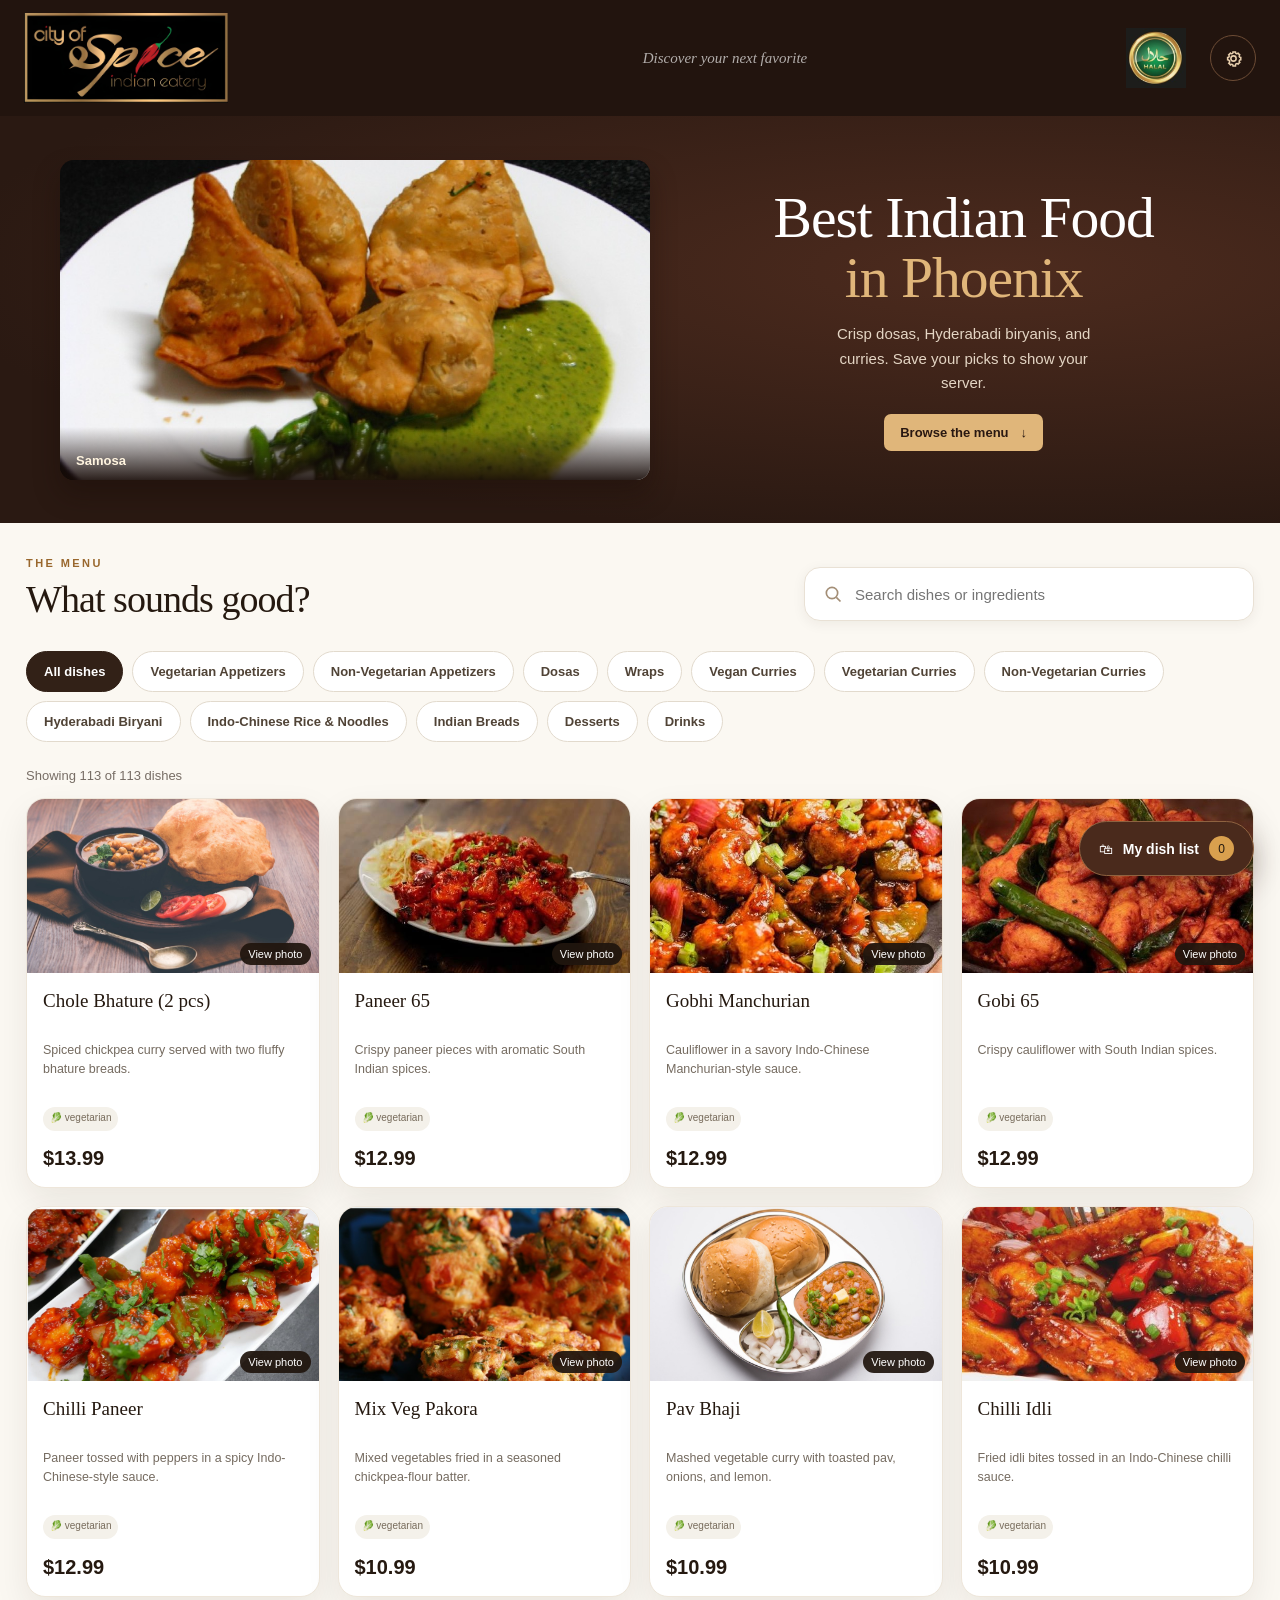
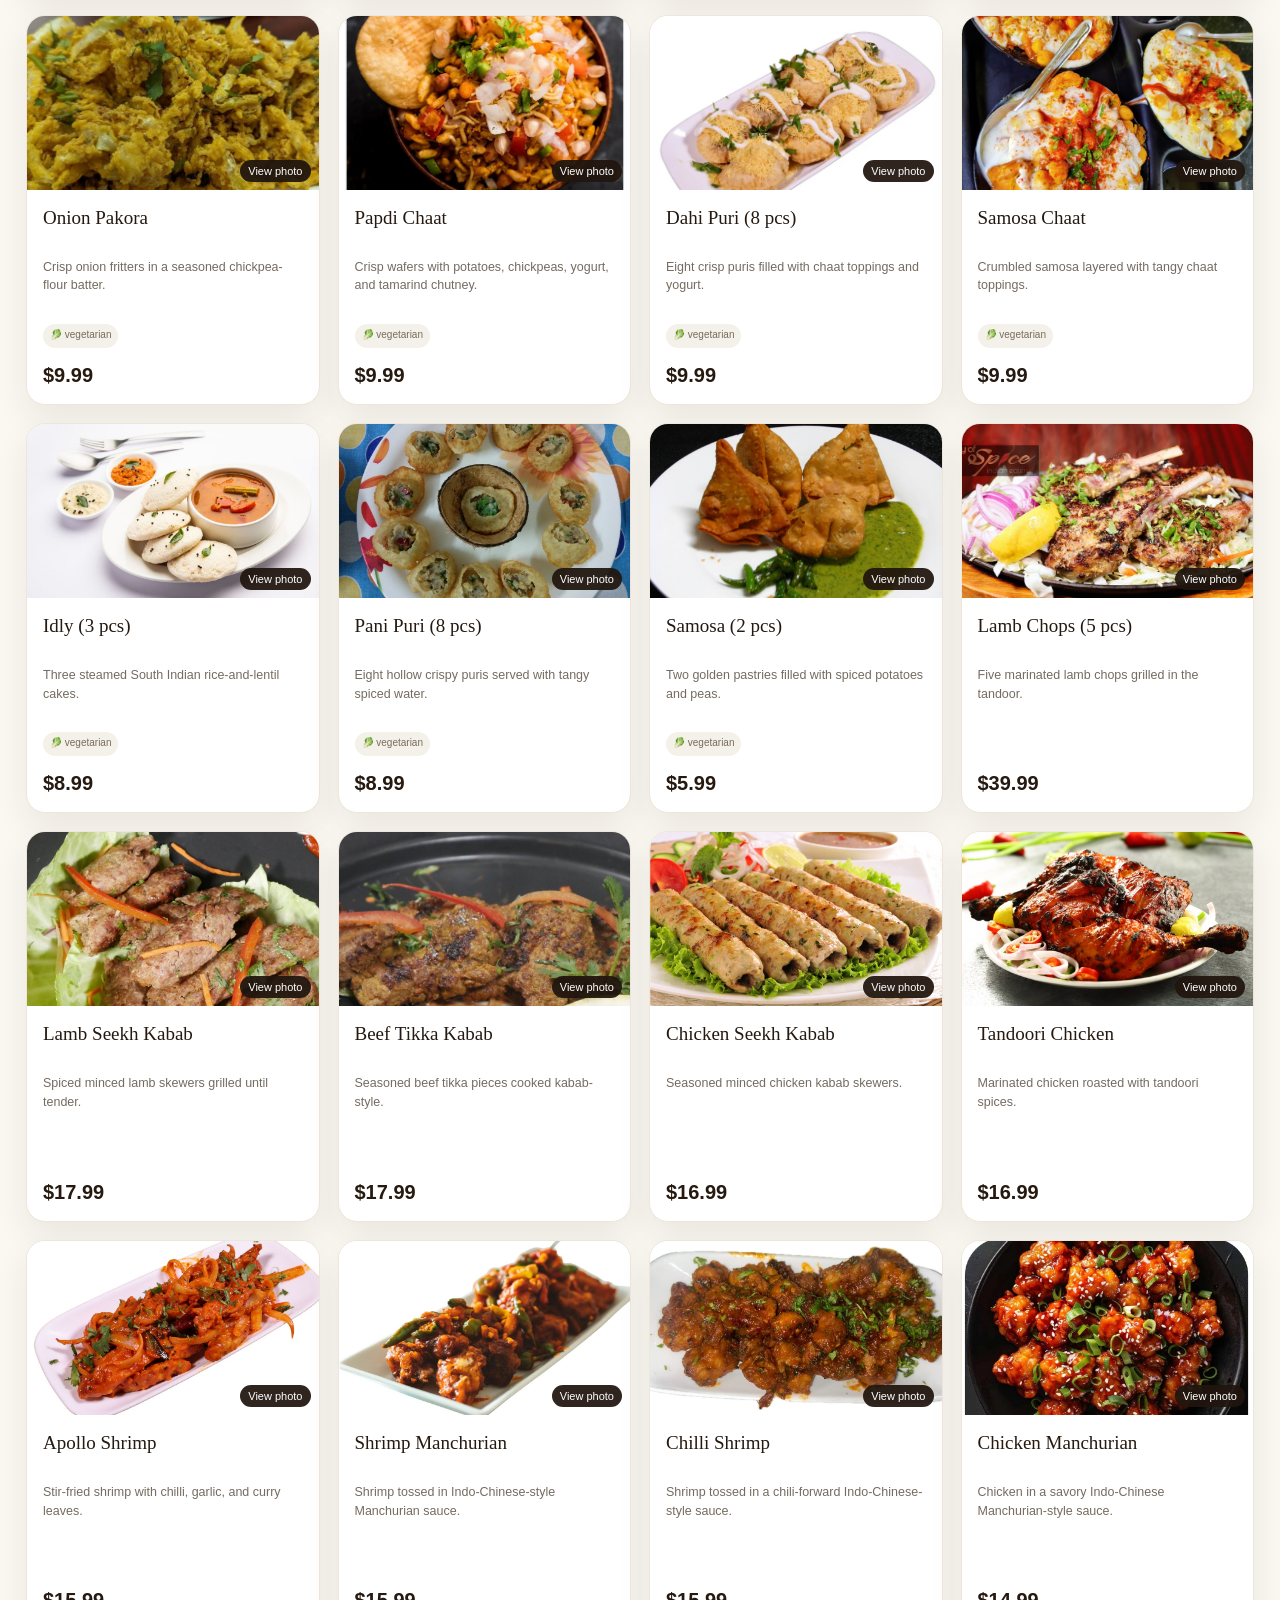
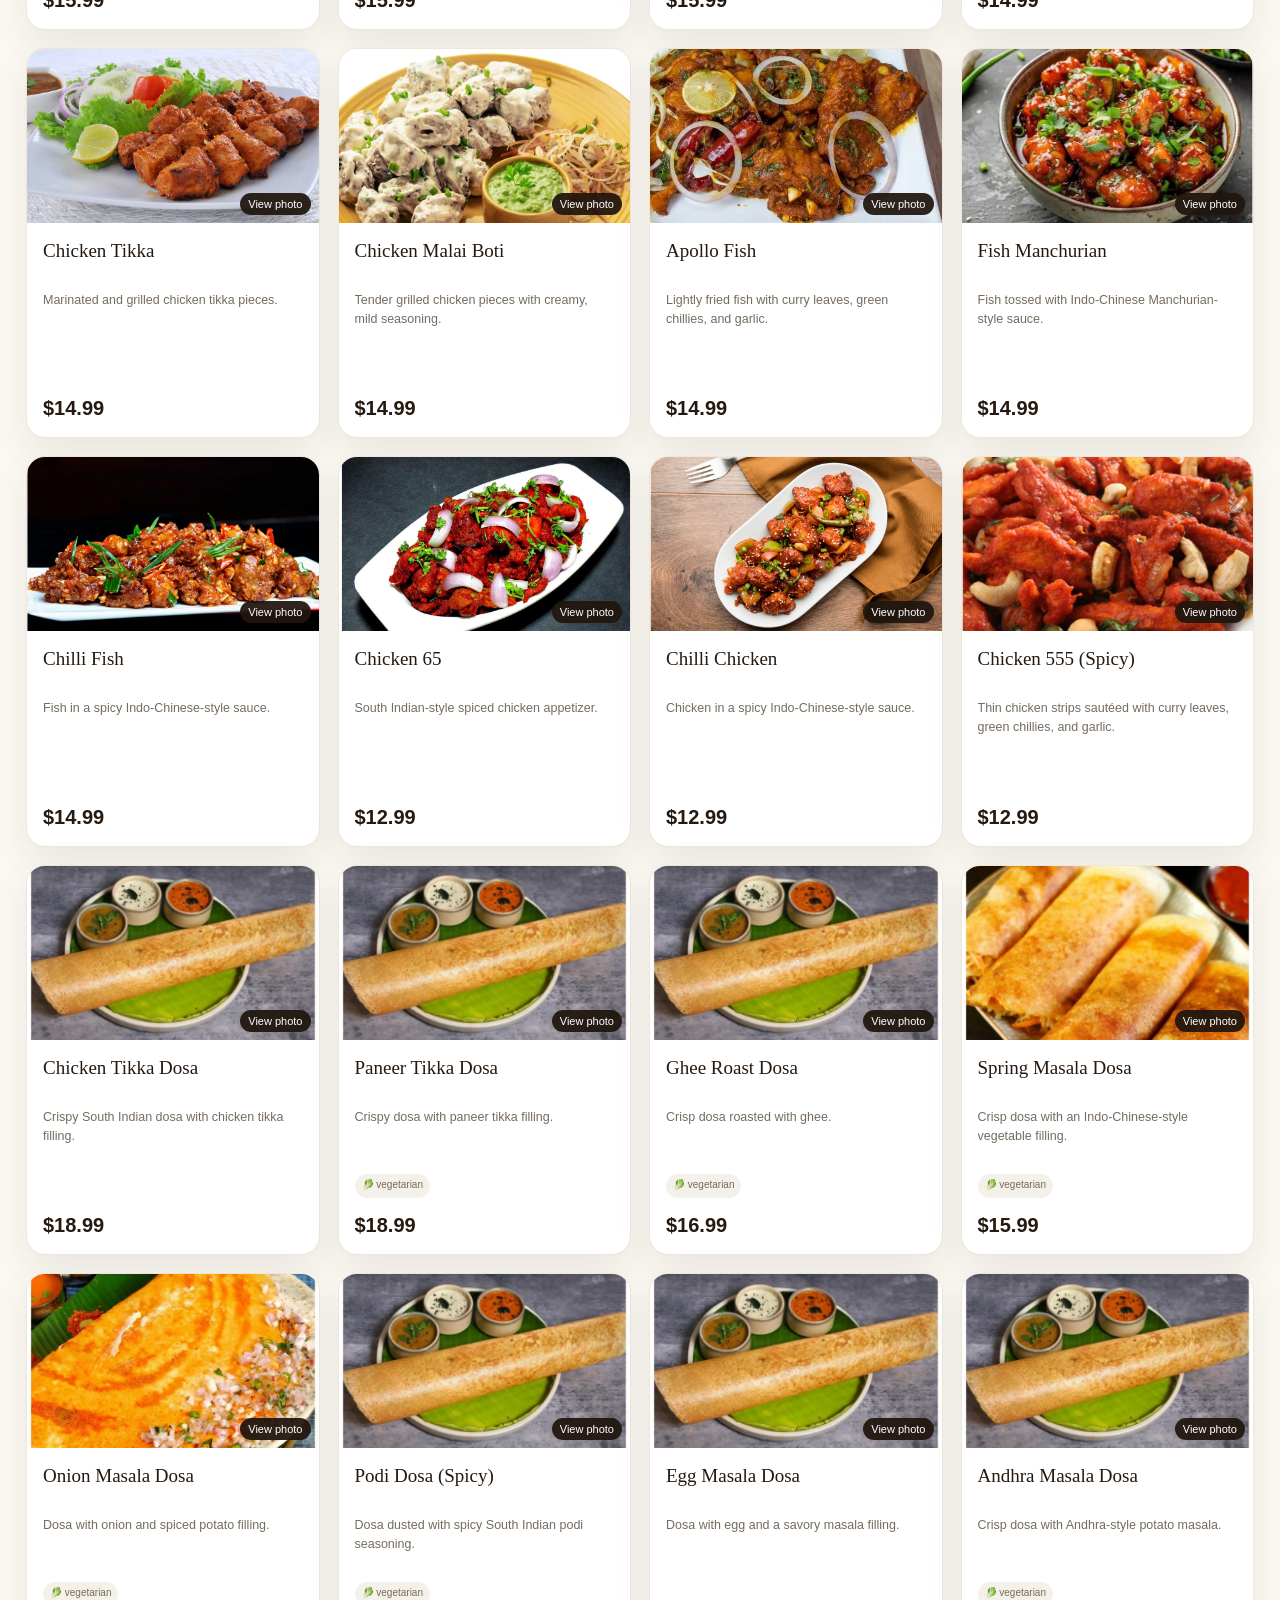
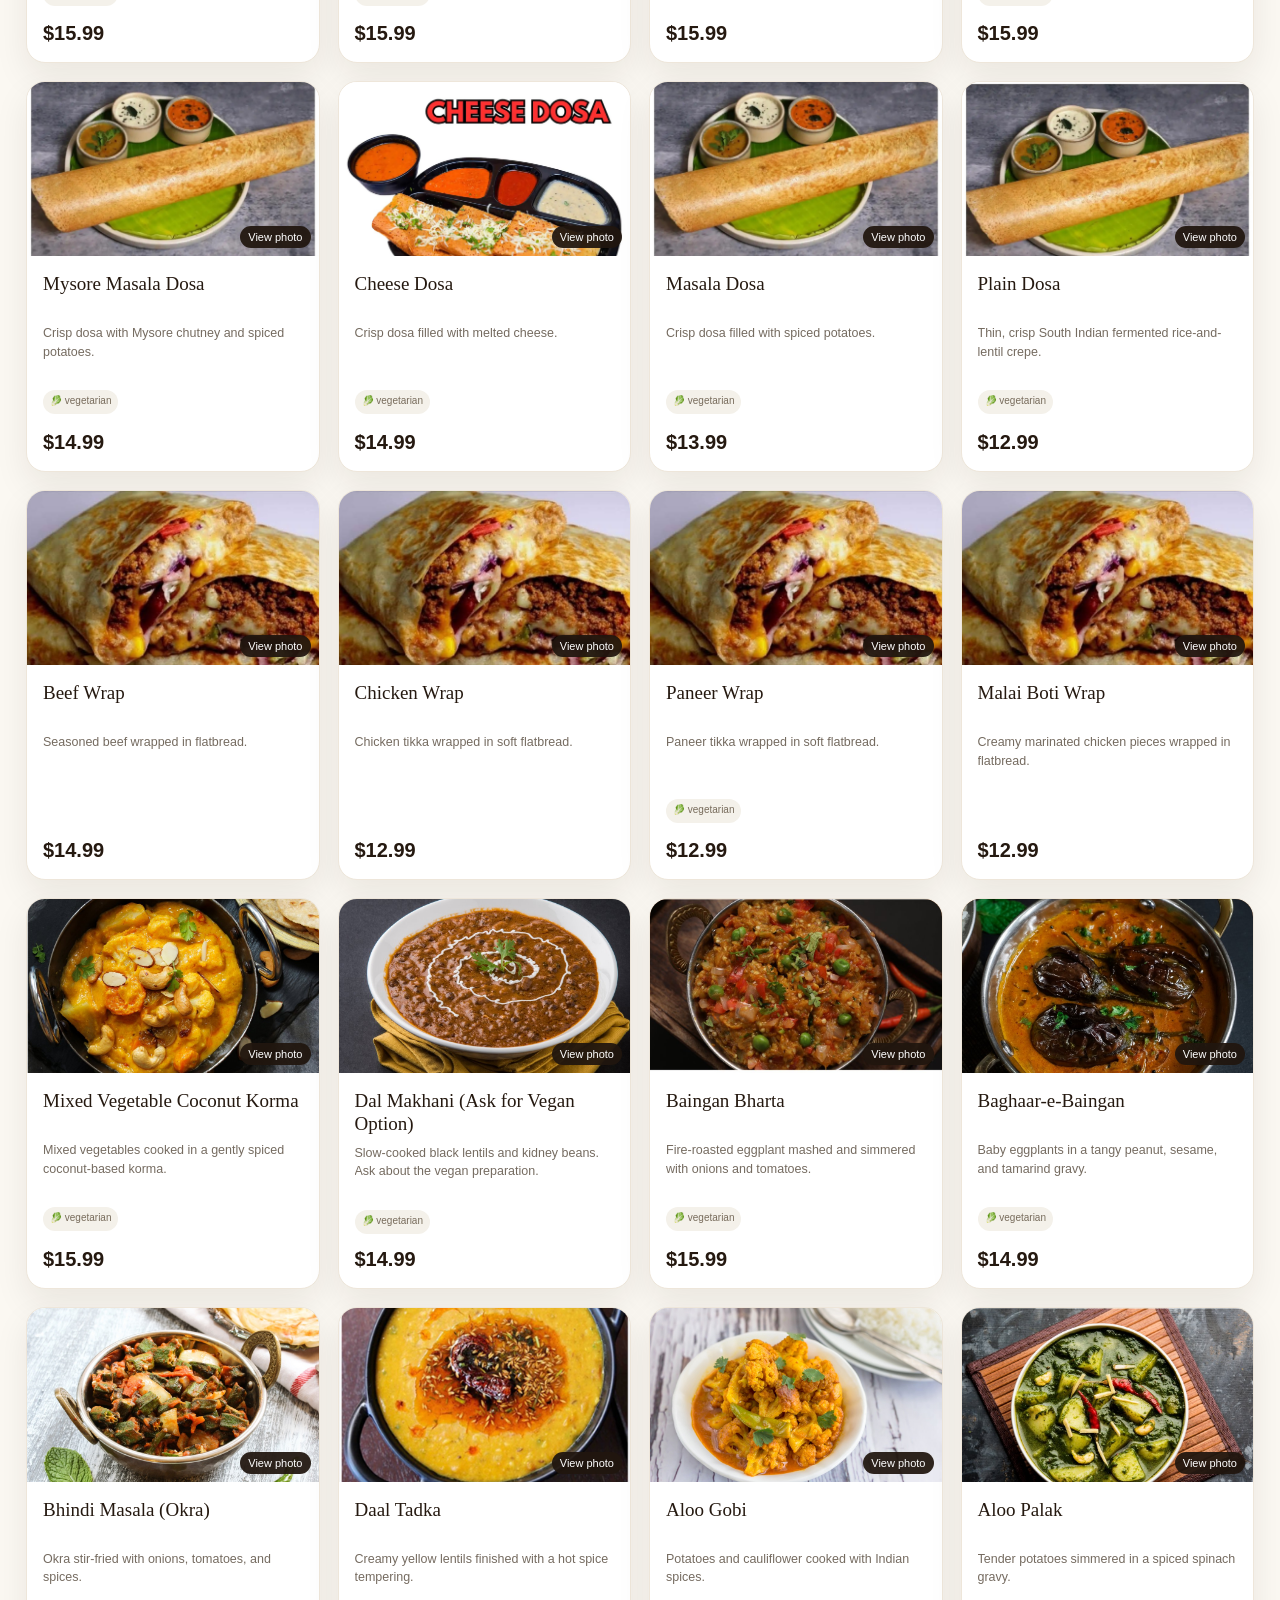
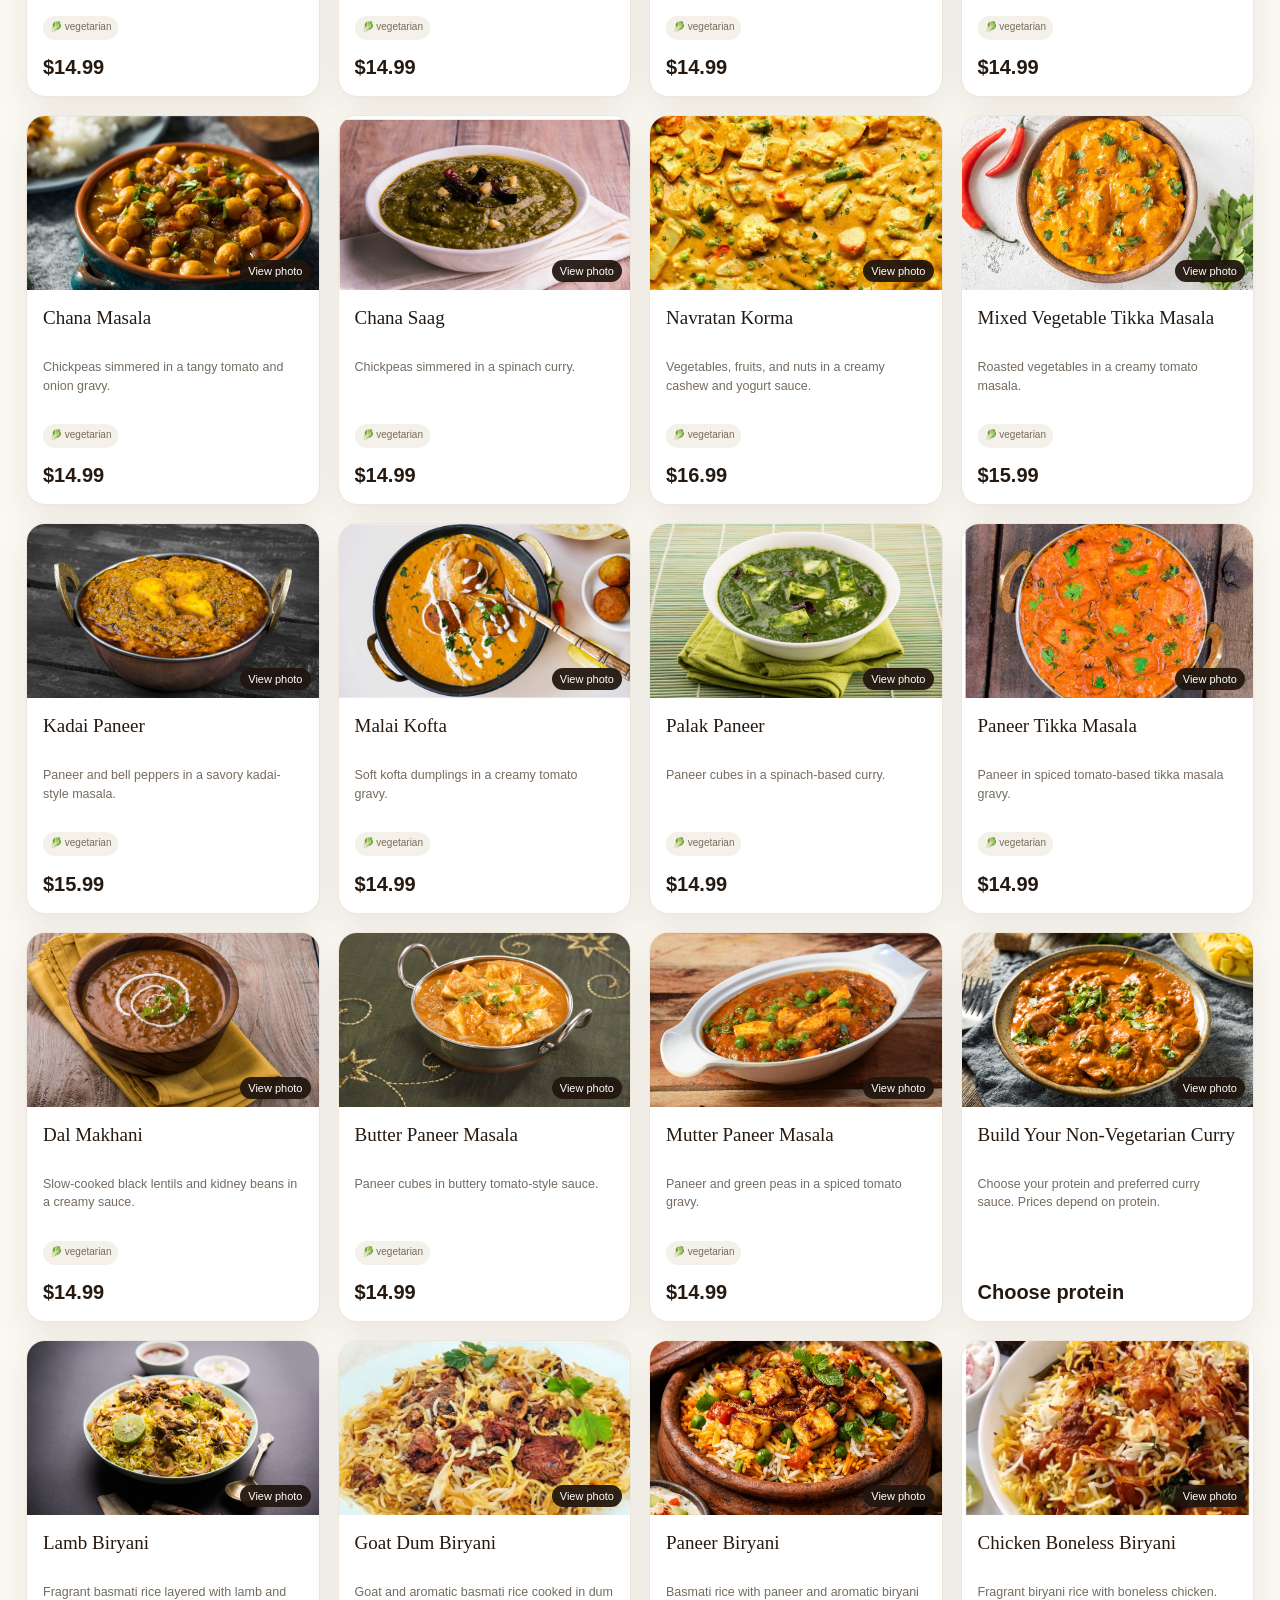
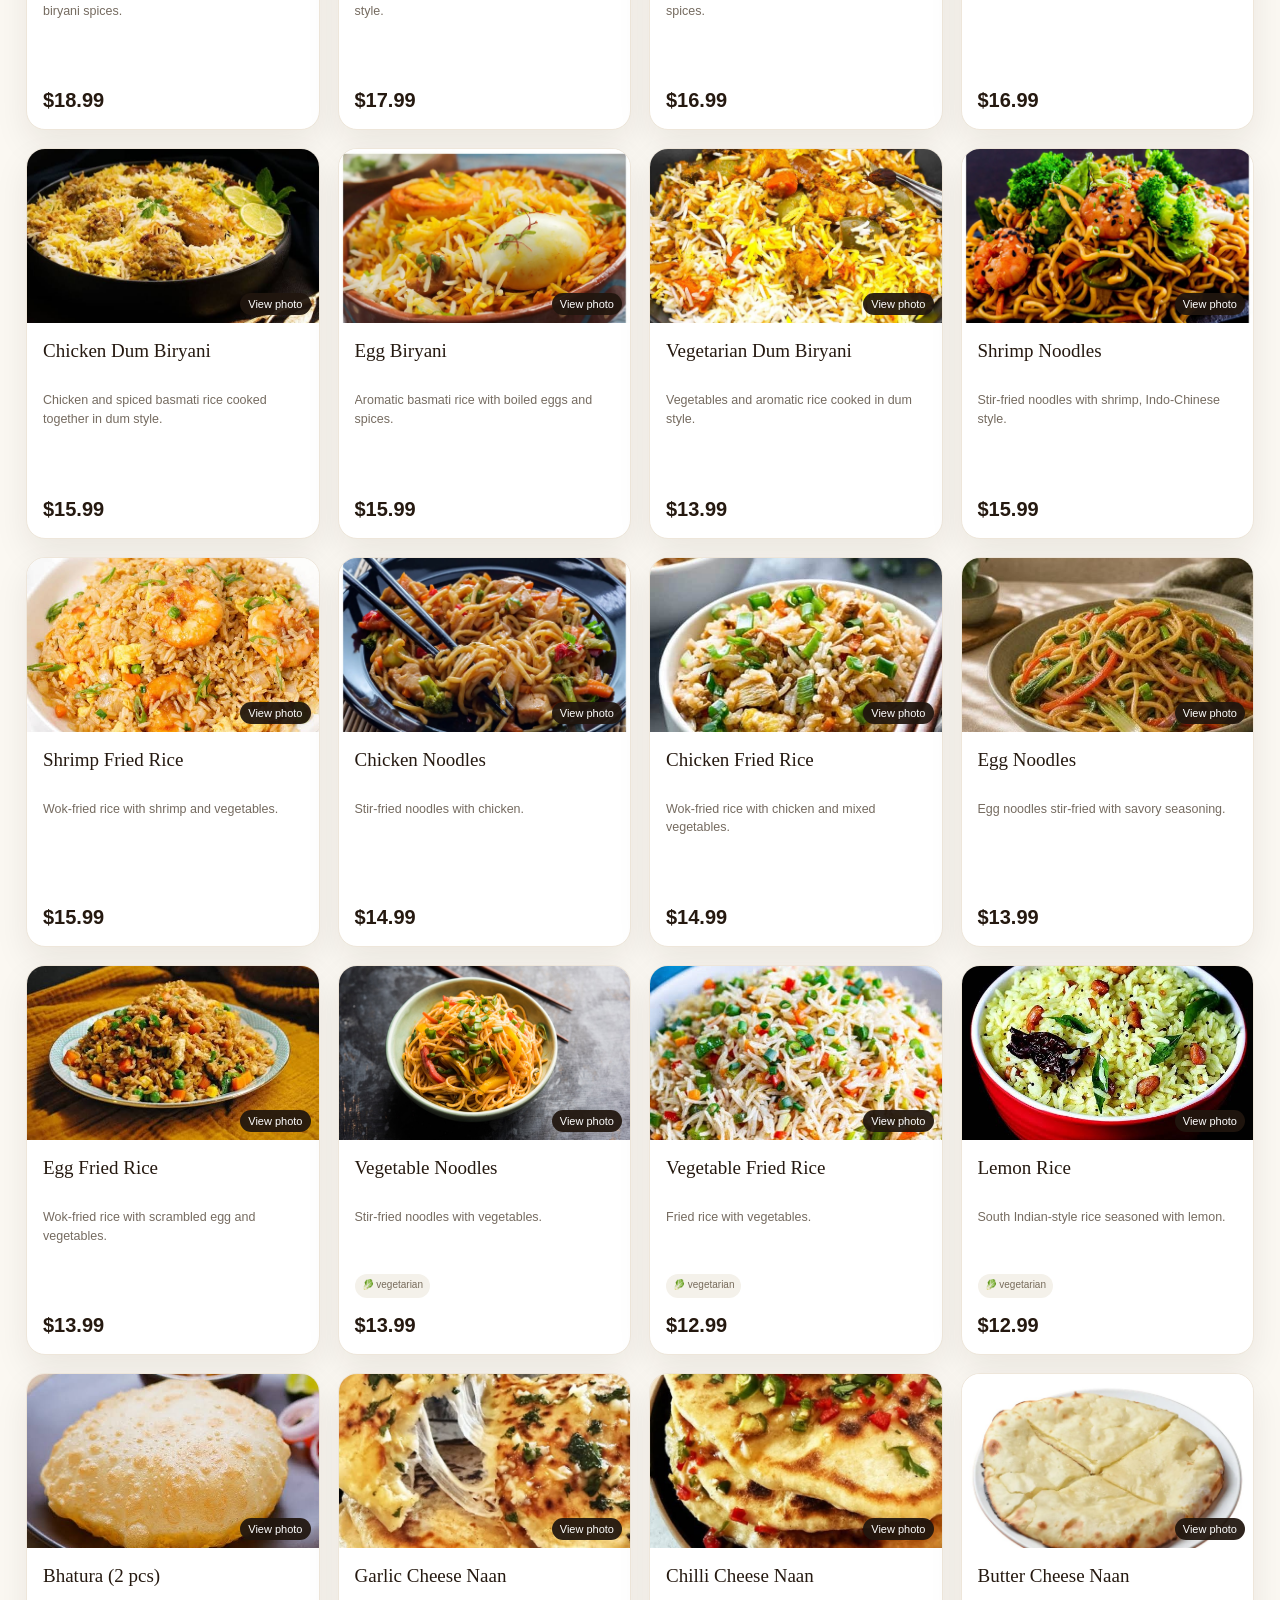
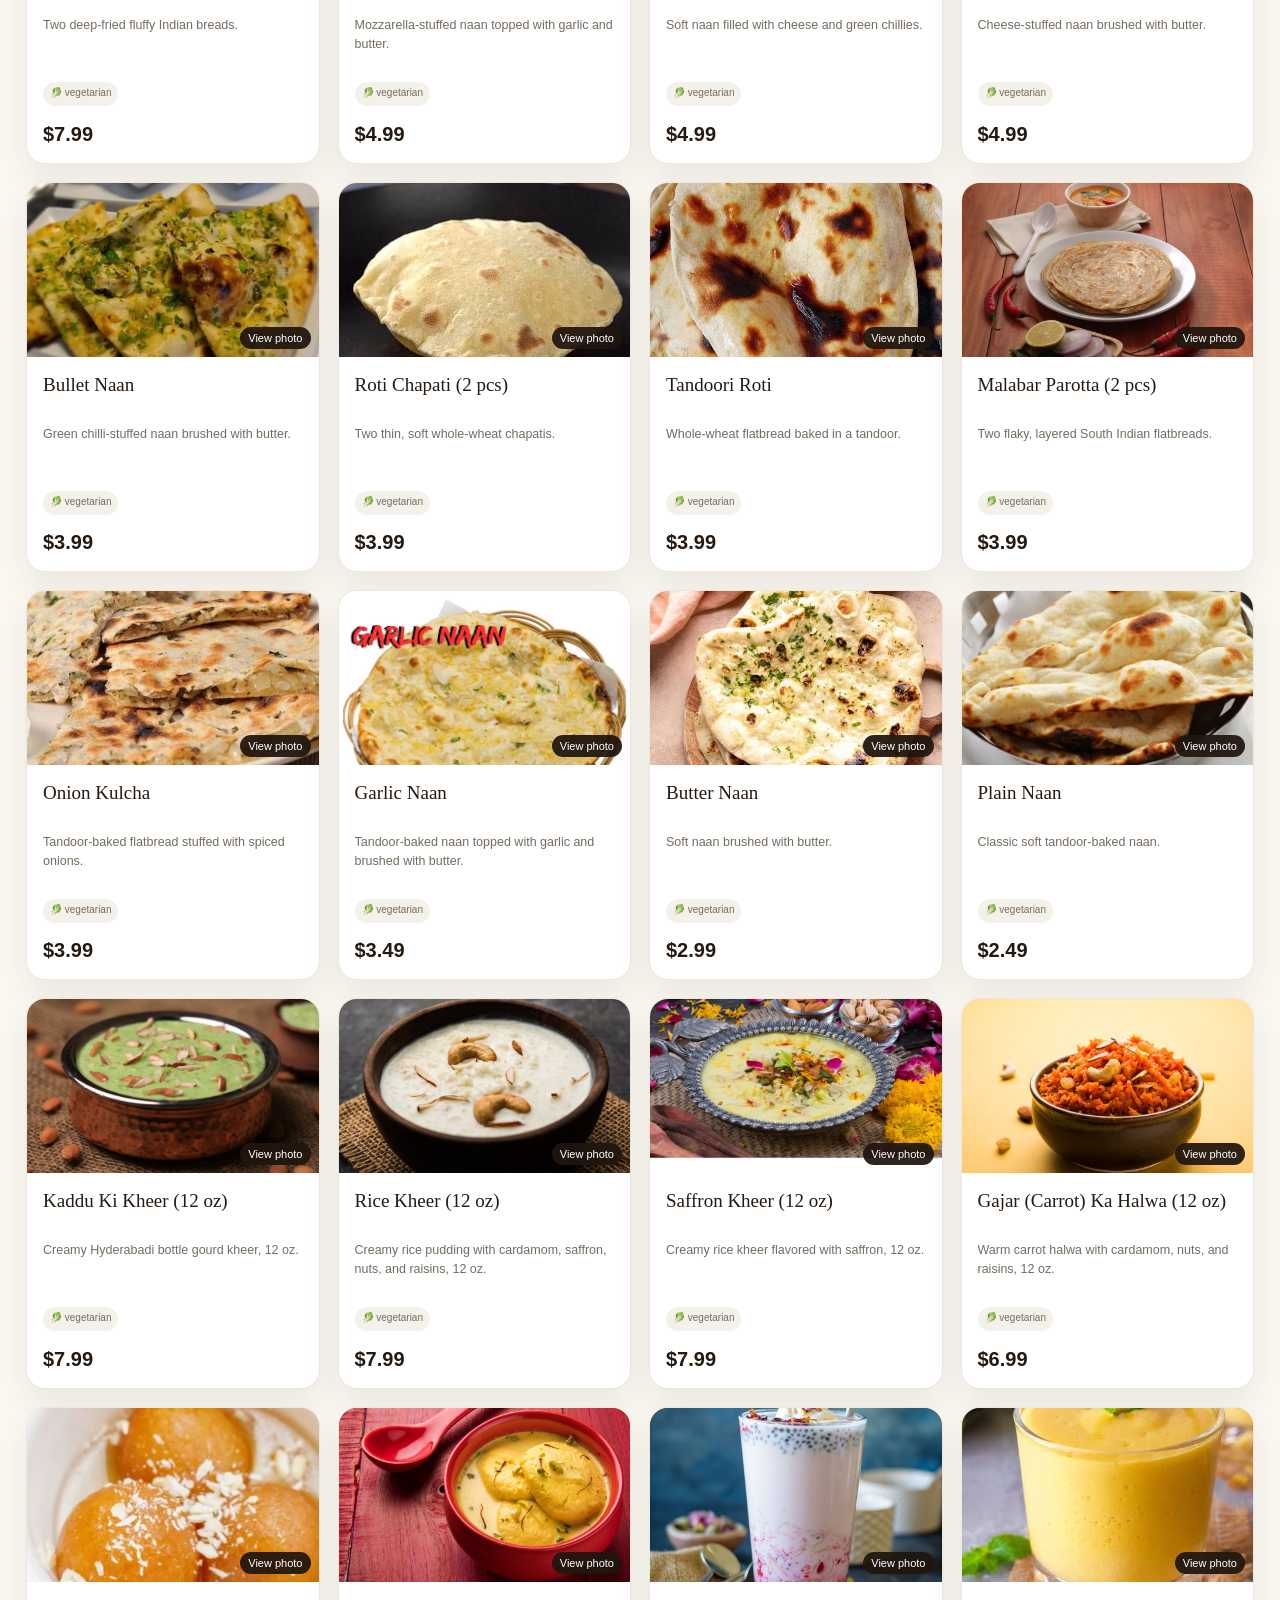
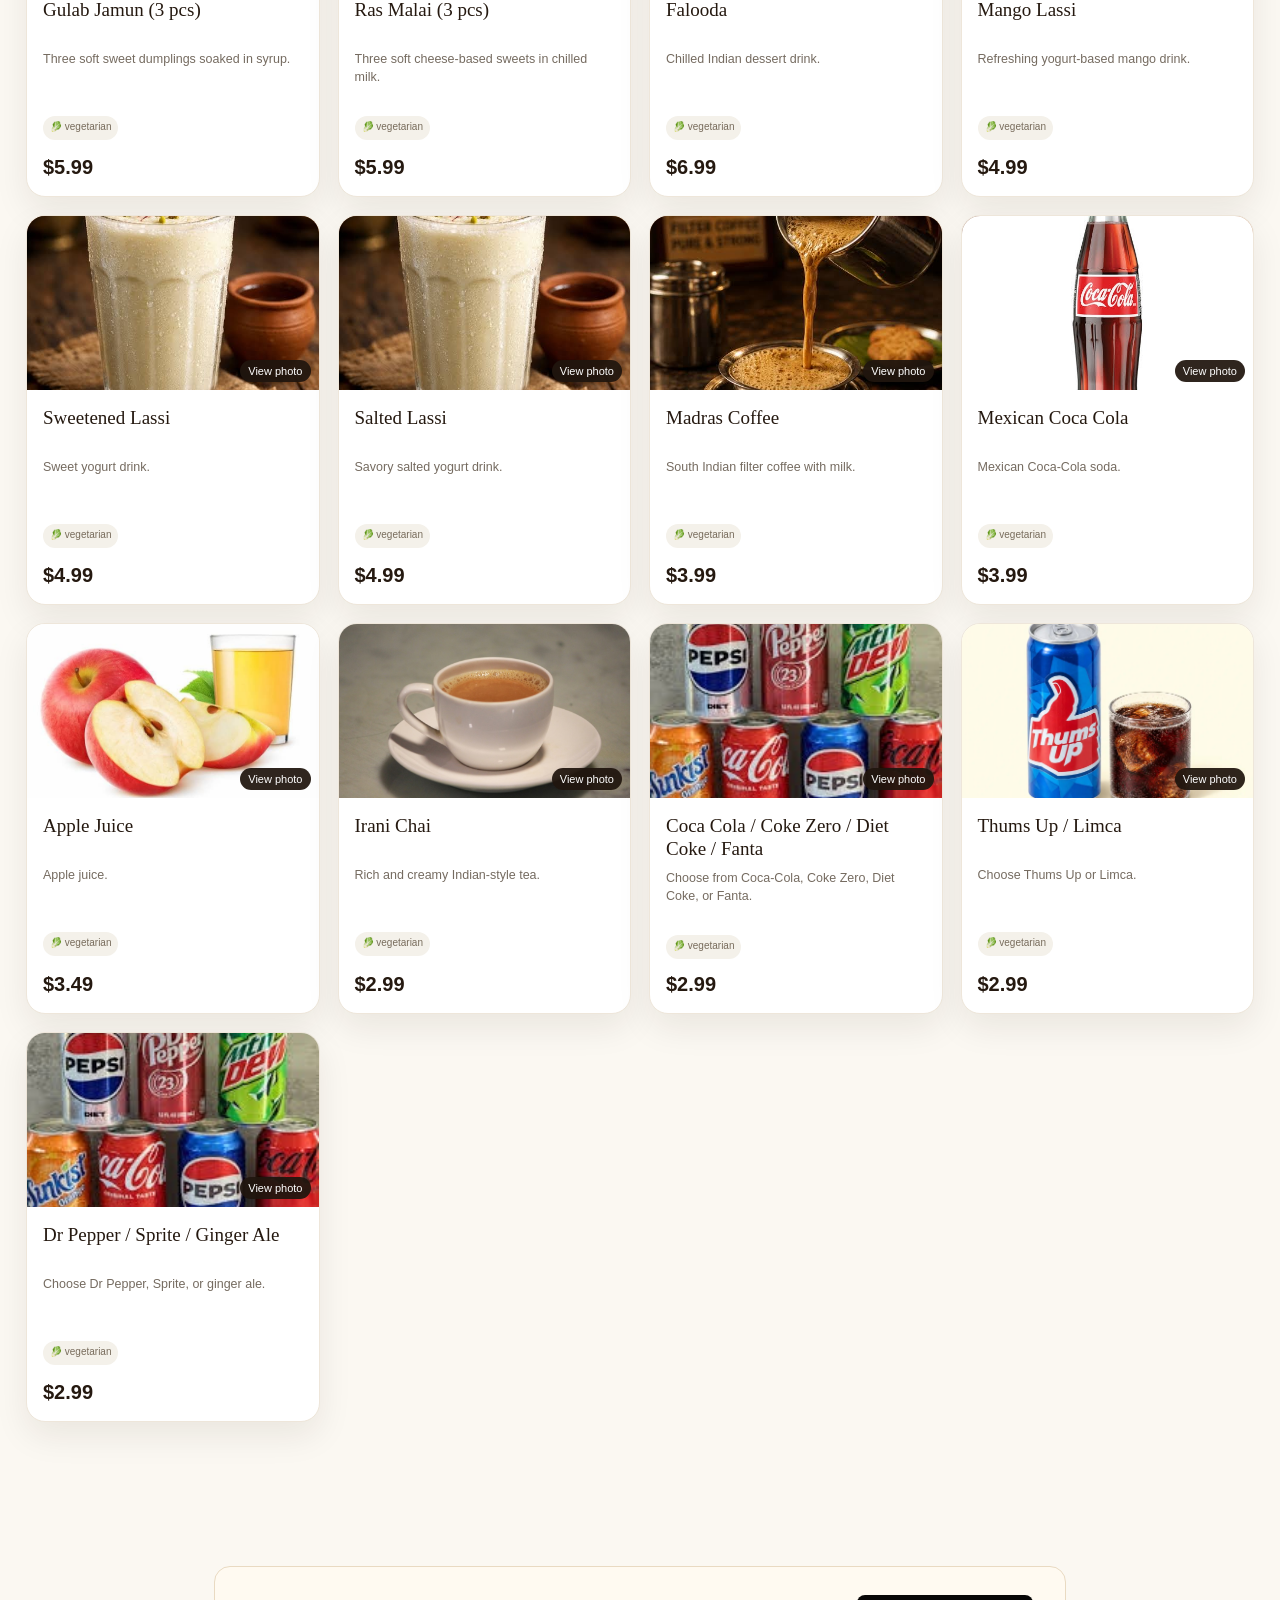
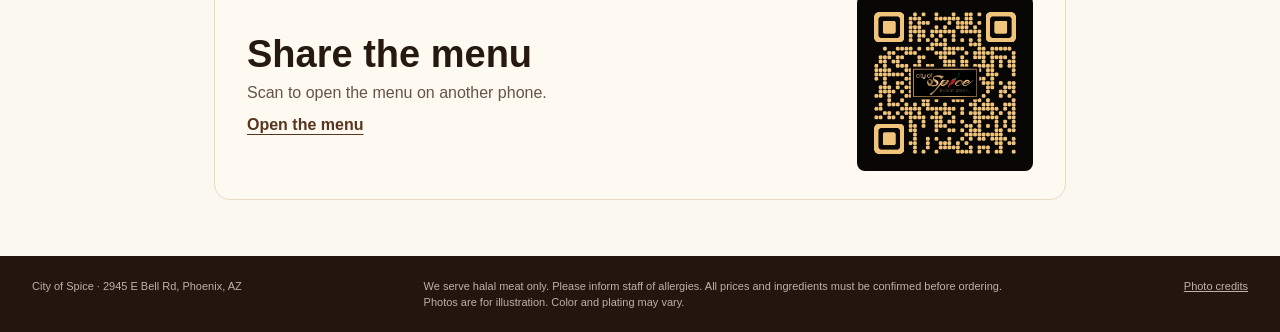
==== commit 744a8d2d: "Add menu sharing QR above the footer" ====
--- a/CityOfSpice/index.html
+++ b/CityOfSpice/index.html
@@ -16,7 +16,12 @@
   </div>
 </section>
 <section class="browse" id="menu"><div class="section-head"><div><span class="eyebrow dark">THE MENU</span><h2>What sounds good?</h2></div><label class="searchbox"><svg viewBox="0 0 24 24" width="20" height="20" fill="none" stroke="currentColor" stroke-width="2"><circle cx="10.8" cy="10.8" r="6.8"/><path d="m16 16 5 5"/></svg><input id="search" type="search" placeholder="Search dishes or ingredients" autocomplete="off" aria-label="Search dishes"></label></div>
-<div class="filters"><div id="categories" class="category-scroll" aria-label="Menu categories"></div></div><div id="resultsInfo" class="results-info"></div><div id="dishGrid" class="dish-grid"></div><div id="empty" class="empty hidden"><strong>Nothing found</strong><p>Try another search or clear your filters.</p><button id="clearFilters" class="btn btn-gold">Clear filters</button></div></section></main>
+<div class="filters"><div id="categories" class="category-scroll" aria-label="Menu categories"></div></div><div id="resultsInfo" class="results-info"></div><div id="dishGrid" class="dish-grid"></div><div id="empty" class="empty hidden"><strong>Nothing found</strong><p>Try another search or clear your filters.</p><button id="clearFilters" class="btn btn-gold">Clear filters</button></div></section>
+<div class="menu-share-wrap" id="share-menu"><section class="share-menu" aria-labelledby="share-title">
+<div><h2 id="share-title">Share the menu</h2><p>Scan to open the menu on another phone.</p><a href="https://city-of-spice.pages.dev/">Open the menu</a></div>
+<img src="images/menu-qr.png" width="176" height="176" alt="City of Spice menu QR code">
+</section></div>
+</main>
 <footer><span>City of Spice · 2945 E Bell Rd, Phoenix, AZ</span><span>We serve halal meat only. Please inform staff of allergies. All prices and ingredients must be confirmed before ordering.<small class="menu-photo-note">Photos are for illustration. Color and plating may vary.</small></span><a href="images/photo-credits.html" style="color:inherit">Photo credits</a></footer>
 <button id="cartFab" class="cart-fab" aria-label="Open my dish list"><span>🛍</span> <b>My dish list</b><span id="cartCount" class="cart-count">0</span></button>
 <div id="modalLayer" class="modal-layer hidden" aria-hidden="true"><div id="modalBackdrop" class="backdrop"></div><div class="dialog" id="dialog" role="dialog" aria-modal="true"></div></div>
--- a/CityOfSpice/styles.css
+++ b/CityOfSpice/styles.css
@@ -309,3 +309,13 @@
 
 .dish-order-controls { display: flex; flex-wrap: wrap; align-items: center; gap: 8px; }
 .dish-quantity output { min-width: 22px; text-align: center; font-weight: 700; }
+
+.menu-share-wrap { max-width: 900px; margin: 0 auto; padding: 48px 24px 56px; }
+.share-menu { display: flex; align-items: center; justify-content: space-between; gap: 28px; padding: 28px 32px; border: 1px solid #e9dac2; border-radius: 16px; background: #fffaf1; }
+.share-menu h2 { font-size: clamp(28px, 5vw, 38px); margin: 0 0 8px; }
+.share-menu p { margin: 0 0 14px; color: #655447; }
+.share-menu a { color: #57351e; font-weight: 700; text-underline-offset: 4px; }
+.share-menu img { display: block; width: 176px; height: auto; border-radius: 8px; }
+@media (max-width: 480px) {
+  .share-menu { flex-direction: column; text-align: center; padding: 24px 16px; }
+}
